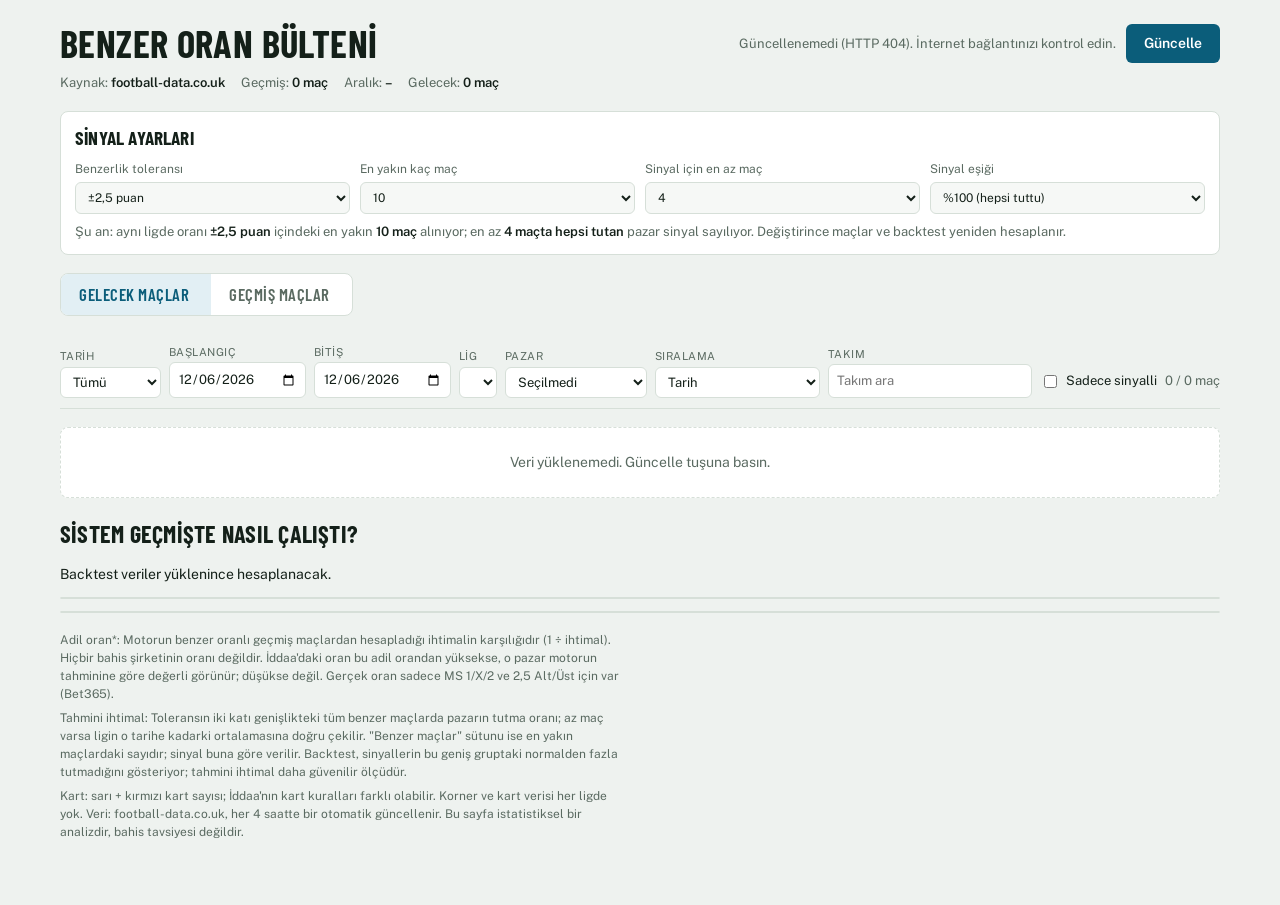
==== index.html @ 0fa150f5 "Sinyal ayarları üste taşındı, maç detayı tekrar tıklayınca kapanıyor Co-Authored-By: Claude Opus 5.5" ====
<!doctype html>
<html lang="tr">
<head>
<meta charset="utf-8">
<meta name="viewport" content="width=device-width, initial-scale=1, viewport-fit=cover">
<title>Benzer Oran Bülteni</title>
<meta name="claude:viewport-fit-sides" content="cover">
<link rel="preconnect" href="https://fonts.googleapis.com">
<link rel="stylesheet" href="https://fonts.googleapis.com/css2?family=Barlow+Condensed:wght@500;600;700&family=Public+Sans:wght@400;500;600&family=IBM+Plex+Mono:wght@400;500&display=swap">
<style>
/* Düzen: başlıkta Güncelle tuşu; Gelecek / Geçmiş sekmeleri; filtre çubuğu (tarih, lig, pazar, sıralama); iddaa bülteni gibi maç satırları, açılınca tüm pazarlar ve benzer maçlar; üstte sinyal ayarları, altta backtest. */
:root {
  --bg: #eef2ef; --surface: #ffffff; --surface-2: #f6f8f6; --ink: #142019; --muted: #5a6a61; --line: #d6dfd8;
  --accent: #0b5d7a; --accent-soft: #e2eff4; --signal: #c98a06; --signal-soft: #fdf3dc;
  --hit: #1c8a55; --hit-soft: #e3f4ea; --miss: #c2410c; --miss-soft: #fbe9e1; --on-accent: #ffffff; --est: #7a4fb0;
  --f-display: "Barlow Condensed", "Arial Narrow", "Roboto Condensed", sans-serif;
  --f-body: "Public Sans", "Segoe UI", system-ui, -apple-system, sans-serif;
  --f-mono: "IBM Plex Mono", ui-monospace, "SFMono-Regular", Menlo, Consolas, monospace;
  color-scheme: light;
}
@media (prefers-color-scheme: dark) { :root:not([data-theme="light"]) {
  --bg: #0e1411; --surface: #151d19; --surface-2: #1a241f; --ink: #e5ece8; --muted: #95a59c; --line: #26332c;
  --accent: #62b6d3; --accent-soft: #15303a; --signal: #f0b43c; --signal-soft: #3a2d10;
  --hit: #4cc38a; --hit-soft: #133224; --miss: #f08158; --miss-soft: #3a1d12; --on-accent: #0e1411; --est: #c3a1ef; color-scheme: dark; } }
:root[data-theme="dark"] {
  --bg: #0e1411; --surface: #151d19; --surface-2: #1a241f; --ink: #e5ece8; --muted: #95a59c; --line: #26332c;
  --accent: #62b6d3; --accent-soft: #15303a; --signal: #f0b43c; --signal-soft: #3a2d10;
  --hit: #4cc38a; --hit-soft: #133224; --miss: #f08158; --miss-soft: #3a1d12; --on-accent: #0e1411; --est: #c3a1ef; color-scheme: dark; }
* { box-sizing: border-box; }
[hidden] { display: none !important; }
body { margin: 0; background: var(--bg); color: var(--ink); font: 14px/1.5 var(--f-body);
  padding-left: max(16px, env(safe-area-inset-left, 0px)); padding-right: max(16px, env(safe-area-inset-right, 0px)); }
body::before { content: ""; position: fixed; inset: 0 0 auto; height: env(safe-area-inset-top, 0px); z-index: 10; background: var(--bg); }
.wrap { max-width: 1160px; margin: 0 auto; padding-block: 24px 64px; display: grid; gap: 18px; }
h1, h2, h3 { font-family: var(--f-display); font-weight: 700; letter-spacing: .01em; margin: 0; text-wrap: balance; }
h1 { font-size: 2.4rem; line-height: 1; text-transform: uppercase; }
h2 { font-size: 1.5rem; text-transform: uppercase; }
a { color: var(--accent); }
.muted { color: var(--muted); }
header.top { display: grid; gap: 10px; }
.hrow { display: flex; flex-wrap: wrap; gap: 12px 20px; align-items: center; justify-content: space-between; }
.upd { display: flex; align-items: center; gap: 10px; flex-wrap: wrap; }
.upd-durum { font-size: 13px; color: var(--muted); }
.meta { display: flex; flex-wrap: wrap; gap: 6px 16px; color: var(--muted); font-size: 13px; }
.meta b { color: var(--ink); font-weight: 600; }
.btn { font: inherit; font-weight: 600; color: var(--on-accent); background: var(--accent); border: 0; border-radius: 6px; padding: 9px 18px; cursor: pointer; }
.btn[disabled] { opacity: .6; cursor: progress; }
.btn:focus-visible, select:focus-visible, input:focus-visible, summary:focus-visible { outline: 2px solid var(--accent); outline-offset: 2px; }
.tabs { display: inline-flex; border: 1px solid var(--line); border-radius: 8px; overflow: hidden; background: var(--surface); justify-self: start; }
.tabs button { font: inherit; font-family: var(--f-display); font-size: 1.05rem; font-weight: 600; text-transform: uppercase; letter-spacing: .03em; color: var(--muted); background: transparent; border: 0; padding: 8px 18px; cursor: pointer; }
.tabs button[aria-selected="true"] { background: var(--accent-soft); color: var(--accent); }
.tabs button span { font-family: var(--f-mono); font-size: 12px; margin-left: 4px; }
.bar { background: var(--bg); padding-block: 10px; display: flex; flex-wrap: wrap; gap: 8px; align-items: end; border-bottom: 1px solid var(--line); }
@media (min-width: 900px) { .bar { position: sticky; top: env(safe-area-inset-top, 0px); z-index: 5; } }
.bar label { display: grid; gap: 2px; font-size: 11px; color: var(--muted); text-transform: uppercase; letter-spacing: .04em; }
.bar select, .bar input { font: inherit; font-size: 13px; color: var(--ink); background: var(--surface); border: 1px solid var(--line); border-radius: 6px; padding: 6px 8px; min-width: 0; max-width: 100%; text-transform: none; letter-spacing: 0; }
.bar .grow { flex: 1 1 160px; }
.bar .grow input { width: 100%; }
.bar .chk { display: inline-flex; grid-auto-flow: column; gap: 6px; align-items: center; font-size: 13px; color: var(--ink); text-transform: none; letter-spacing: 0; padding-bottom: 7px; }
.count { margin-left: auto; color: var(--muted); font-size: 13px; padding-bottom: 7px; }
.banner { background: var(--accent-soft); border: 1px solid var(--line); border-radius: 8px; padding: 10px 14px; font-size: 13px; }
.day h3 { font-size: 1.15rem; text-transform: uppercase; color: var(--muted); padding: 14px 2px 6px; }
.list { display: grid; gap: 6px; }
.fx { background: var(--surface); border: 1px solid var(--line); border-radius: 8px; }
.fx > button { all: unset; box-sizing: border-box; width: 100%; cursor: pointer; display: grid; align-items: center; gap: 6px 14px;
  grid-template-columns: 58px 50px minmax(0, 1fr) auto auto auto 16px; padding: 10px 12px; }
.fx > button:focus-visible { outline: 2px solid var(--accent); outline-offset: -2px; border-radius: 8px; }
.time { font-family: var(--f-mono); font-size: 13px; line-height: 1.25; }
.time small { display: block; color: var(--muted); font-size: 11px; }
.lg { font-family: var(--f-display); font-weight: 600; font-size: 13px; letter-spacing: .04em; color: var(--accent); background: var(--accent-soft); border-radius: 4px; padding: 1px 6px; justify-self: start; }
.teams { min-width: 0; font-weight: 600; overflow-wrap: anywhere; }
.teams .res { font-family: var(--f-mono); font-weight: 500; margin-left: 8px; color: var(--muted); white-space: nowrap; }
.odds { display: flex; gap: 4px; }
.odd { font-family: var(--f-mono); font-size: 13px; min-width: 46px; text-align: center; padding: 3px 4px; border-radius: 4px; background: var(--surface-2); border: 1px solid var(--line); }
.odd small { display: block; font-size: 10px; color: var(--muted); font-family: var(--f-body); }
.pick { font-size: 12px; border: 1px dashed var(--est); border-radius: 6px; padding: 3px 8px; display: grid; line-height: 1.3; min-width: 120px; }
.pick b { font-family: var(--f-mono); font-weight: 500; font-size: 13px; }
.pick .e { color: var(--est); font-family: var(--f-mono); }
.pick.hit { border-style: solid; border-color: var(--hit); background: var(--hit-soft); }
.pick.miss { border-style: solid; border-color: var(--miss); background: var(--miss-soft); }
.pick-bos { display: none; }
.chips { display: flex; flex-wrap: wrap; gap: 4px; justify-content: flex-end; max-width: 260px; }
.chip { font-size: 12px; padding: 2px 8px; border-radius: 999px; background: var(--signal-soft); color: var(--ink); border: 1px solid var(--signal); white-space: nowrap; }
.chip.hit { background: var(--hit-soft); border-color: var(--hit); }
.chip.miss { background: var(--miss-soft); border-color: var(--miss); }
.chip.none { background: transparent; border-color: var(--line); color: var(--muted); }
.caret { color: var(--muted); transition: transform .15s; }
.fx.open .caret { transform: rotate(90deg); }
@media (prefers-reduced-motion: reduce) { .caret { transition: none; } }
.fx:not(.open) > .detail { display: none; }
.detail { border-top: 1px solid var(--line); padding: 12px; display: grid; gap: 14px; }
.legend { display: flex; flex-wrap: wrap; gap: 6px 16px; font-size: 12px; color: var(--muted); }
.legend .e { color: var(--est); font-weight: 600; }
.scroll { overflow-x: auto; }
table { border-collapse: collapse; width: 100%; font-size: 13px; }
th { text-align: left; font-weight: 600; font-size: 11px; text-transform: uppercase; letter-spacing: .05em; color: var(--muted); padding: 6px 8px; border-bottom: 1px solid var(--line); white-space: nowrap; }
td { padding: 5px 8px; border-bottom: 1px solid var(--line); white-space: nowrap; }
td.n, th.n { text-align: right; font-family: var(--f-mono); font-variant-numeric: tabular-nums; }
td.est { color: var(--est); }
tr.grp td { font-family: var(--f-display); font-weight: 600; font-size: 13px; text-transform: uppercase; letter-spacing: .05em; color: var(--muted); background: var(--surface-2); padding-top: 8px; }
tr.sig td:first-child { box-shadow: inset 3px 0 0 var(--signal); }
.mk { display: inline-block; padding: 0 4px; border-radius: 3px; }
.mk.on { background: var(--accent-soft); color: var(--accent); font-weight: 600; }
.ok { color: var(--hit); font-weight: 600; }
.no { color: var(--miss); font-weight: 600; }
.empty { padding: 24px; text-align: center; color: var(--muted); background: var(--surface); border: 1px dashed var(--line); border-radius: 8px; }
.panel { background: var(--surface); border: 1px solid var(--line); border-radius: 8px; padding: 12px 14px; display: grid; gap: 8px; }
.panel h2 { font-size: 1.2rem; }
.form { display: grid; grid-template-columns: repeat(auto-fit, minmax(170px, 1fr)); gap: 10px; }
.ayar-ozet { margin: 0; font-size: 13px; color: var(--muted); }
.ayar-ozet b { color: var(--ink); font-weight: 600; }
.form label { display: grid; gap: 4px; font-size: 12px; color: var(--muted); }
.form select { font: inherit; color: var(--ink); background: var(--surface-2); border: 1px solid var(--line); border-radius: 6px; padding: 7px 8px; min-width: 0; }
section.bt { display: grid; gap: 12px; }
.bt .lead { max-width: 75ch; margin: 0; }
.bt table td.good { color: var(--hit); font-weight: 600; }
.bt table td.bad { color: var(--miss); font-weight: 600; }
.bt-wrap { background: var(--surface); border: 1px solid var(--line); border-radius: 8px; }
.foot { font-size: 12px; color: var(--muted); max-width: 80ch; display: grid; gap: 6px; }
.foot p { margin: 0; }
@media (max-width: 820px) {
  .fx > button { grid-template-columns: 50px 46px minmax(0, 1fr) 16px; }
  .fx > button .odds, .fx > button .pick, .fx > button .chips { grid-column: 1 / -1; }
  .fx > button .chips { justify-content: flex-start; max-width: none; }
  .fx > button .caret { grid-row: 1; grid-column: 4; }
  h1 { font-size: 1.9rem; }
}
</style>

</head>
<body>
<div class="wrap">
  <header class="top">
    <div class="hrow">
      <h1>Benzer Oran Bülteni</h1>
      <div class="upd"><span class="upd-durum" id="upd-durum"></span><button class="btn" type="button" id="guncelle">Güncelle</button></div>
    </div>
    <div class="meta" id="meta"><span>Veri yükleniyor…</span></div>
  </header>

  <section class="panel" id="ayarlar" aria-labelledby="ayar-baslik">
    <h2 id="ayar-baslik">Sinyal ayarları</h2>
    <div class="form">
      <label for="a-tol">Benzerlik toleransı
        <select id="a-tol"><option value="0.015">±1,5 puan</option><option value="0.02">±2 puan</option><option value="0.025">±2,5 puan</option><option value="0.03">±3 puan</option><option value="0.04">±4 puan</option><option value="0.05">±5 puan</option></select></label>
      <label for="a-max">En yakın kaç maç
        <select id="a-max"><option>5</option><option>8</option><option>10</option><option>15</option><option>20</option><option>30</option></select></label>
      <label for="a-min">Sinyal için en az maç
        <select id="a-min"><option>3</option><option>4</option><option>5</option><option>6</option><option>8</option><option>10</option></select></label>
      <label for="a-esik">Sinyal eşiği
        <select id="a-esik"><option value="1">%100 (hepsi tuttu)</option><option value="0.9">%90</option><option value="0.8">%80</option></select></label>
    </div>
    <p class="ayar-ozet" id="ayar-ozet"></p>
  </section>

  <div class="tabs" role="tablist" aria-label="Maçlar">
    <button type="button" role="tab" id="tab-g" aria-selected="true">Gelecek maçlar<span id="n-g"></span></button>
    <button type="button" role="tab" id="tab-p" aria-selected="false">Geçmiş maçlar<span id="n-p"></span></button>
  </div>

  <div class="bar">
    <label for="f-hizli">Tarih
      <select id="f-hizli"></select></label>
    <label for="f-bas">Başlangıç <input type="date" id="f-bas"></label>
    <label for="f-bit">Bitiş <input type="date" id="f-bit"></label>
    <label for="f-lig">Lig <select id="f-lig"></select></label>
    <label for="f-pazar">Pazar <select id="f-pazar"></select></label>
    <label for="f-sira">Sıralama <select id="f-sira"><option value="tarih">Tarih</option><option value="ihtimal">Seçili pazarın ihtimali</option></select></label>
    <label for="f-ara" class="grow">Takım <input id="f-ara" type="search" placeholder="Takım ara"></label>
    <label class="chk"><input id="f-sinyal" type="checkbox"> Sadece sinyalli</label>
    <span class="count" id="f-count"></span>
  </div>
  <div class="banner" id="banner" hidden></div>
  <div id="fixtures"><div class="empty">Veri yükleniyor…</div></div>


  <section class="bt">
    <h2>Sistem geçmişte nasıl çalıştı?</h2>
    <p class="lead" id="bt-lead">Backtest veriler yüklenince hesaplanacak.</p>
    <div class="bt-wrap scroll"><table id="bt-table"></table></div>
    <div class="bt-wrap scroll"><table id="bt-lig"></table></div>
  </section>

  <footer class="foot" id="foot"></footer>
</div>
<script>
(function () {
  "use strict";
  const LIGLER = {
    E0: "İngiltere Premier Lig", E1: "İngiltere Championship", E2: "İngiltere League One", E3: "İngiltere League Two",
    EC: "İngiltere National League", SC0: "İskoçya Premiership", SC1: "İskoçya Championship", SC2: "İskoçya League One",
    SC3: "İskoçya League Two", D1: "Almanya Bundesliga", D2: "Almanya 2. Bundesliga", I1: "İtalya Serie A", I2: "İtalya Serie B",
    SP1: "İspanya La Liga", SP2: "İspanya La Liga 2", F1: "Fransa Ligue 1", F2: "Fransa Ligue 2", N1: "Hollanda Eredivisie",
    B1: "Belçika Pro Lig", P1: "Portekiz Liga", T1: "Türkiye Süper Lig", G1: "Yunanistan Süper Lig"
  };
  const g = m => m.ms[0] + m.ms[1];
  // [kod, etiket, grup, gereken alan, test, Bet365 oran alanı]
  const PAZARLAR = [
    ["MS1", "MS 1", "Maç sonucu", "ms", m => m.ms[0] > m.ms[1], "o1"],
    ["MSX", "MS X", "Maç sonucu", "ms", m => m.ms[0] === m.ms[1], "ox"],
    ["MS2", "MS 2", "Maç sonucu", "ms", m => m.ms[0] < m.ms[1], "o2"],
    ["CS1X", "Çifte şans 1X", "Maç sonucu", "ms", m => m.ms[0] >= m.ms[1]],
    ["CSX2", "Çifte şans X2", "Maç sonucu", "ms", m => m.ms[0] <= m.ms[1]],
    ["CS12", "Çifte şans 12", "Maç sonucu", "ms", m => m.ms[0] !== m.ms[1]],
    ["U15", "1,5 Üst", "Toplam gol", "ms", m => g(m) >= 2],
    ["A15", "1,5 Alt", "Toplam gol", "ms", m => g(m) <= 1],
    ["U25", "2,5 Üst", "Toplam gol", "ms", m => g(m) >= 3, "ou"],
    ["A25", "2,5 Alt", "Toplam gol", "ms", m => g(m) <= 2, "oa"],
    ["U35", "3,5 Üst", "Toplam gol", "ms", m => g(m) >= 4],
    ["A35", "3,5 Alt", "Toplam gol", "ms", m => g(m) <= 3],
    ["U45", "4,5 Üst", "Toplam gol", "ms", m => g(m) >= 5],
    ["A45", "4,5 Alt", "Toplam gol", "ms", m => g(m) <= 4],
    ["KGV", "KG Var", "Karşılıklı gol", "ms", m => m.ms[0] > 0 && m.ms[1] > 0],
    ["KGY", "KG Yok", "Karşılıklı gol", "ms", m => m.ms[0] === 0 || m.ms[1] === 0],
    ["EV05U", "Ev 0,5 Üst", "Ev sahibi golü", "ms", m => m.ms[0] >= 1],
    ["EV05A", "Ev 0,5 Alt", "Ev sahibi golü", "ms", m => m.ms[0] === 0],
    ["EV15U", "Ev 1,5 Üst", "Ev sahibi golü", "ms", m => m.ms[0] >= 2],
    ["EV15A", "Ev 1,5 Alt", "Ev sahibi golü", "ms", m => m.ms[0] <= 1],
    ["EV25U", "Ev 2,5 Üst", "Ev sahibi golü", "ms", m => m.ms[0] >= 3],
    ["DEP05U", "Dep 0,5 Üst", "Deplasman golü", "ms", m => m.ms[1] >= 1],
    ["DEP05A", "Dep 0,5 Alt", "Deplasman golü", "ms", m => m.ms[1] === 0],
    ["DEP15U", "Dep 1,5 Üst", "Deplasman golü", "ms", m => m.ms[1] >= 2],
    ["DEP15A", "Dep 1,5 Alt", "Deplasman golü", "ms", m => m.ms[1] <= 1],
    ["DEP25U", "Dep 2,5 Üst", "Deplasman golü", "ms", m => m.ms[1] >= 3],
    ["IY1", "İY 1", "İlk yarı", "iy", m => m.iy[0] > m.iy[1]],
    ["IYX", "İY X", "İlk yarı", "iy", m => m.iy[0] === m.iy[1]],
    ["IY2", "İY 2", "İlk yarı", "iy", m => m.iy[0] < m.iy[1]],
    ["IY05U", "İY 0,5 Üst", "İlk yarı", "iy", m => m.iy[0] + m.iy[1] >= 1],
    ["IY05A", "İY 0,5 Alt", "İlk yarı", "iy", m => m.iy[0] + m.iy[1] === 0],
    ["IY15U", "İY 1,5 Üst", "İlk yarı", "iy", m => m.iy[0] + m.iy[1] >= 2],
    ["IY15A", "İY 1,5 Alt", "İlk yarı", "iy", m => m.iy[0] + m.iy[1] <= 1],
    ["IYKGV", "İY KG Var", "İlk yarı", "iy", m => m.iy[0] > 0 && m.iy[1] > 0],
    ["IY2Y05U", "2. yarı 0,5 Üst", "İkinci yarı", "iy", m => g(m) - m.iy[0] - m.iy[1] >= 1],
    ["IY2Y15U", "2. yarı 1,5 Üst", "İkinci yarı", "iy", m => g(m) - m.iy[0] - m.iy[1] >= 2],
    ["K75U", "Korner 7,5 Üst", "Korner", "korner", m => m.korner >= 8],
    ["K85U", "Korner 8,5 Üst", "Korner", "korner", m => m.korner >= 9],
    ["K85A", "Korner 8,5 Alt", "Korner", "korner", m => m.korner <= 8],
    ["K95U", "Korner 9,5 Üst", "Korner", "korner", m => m.korner >= 10],
    ["K95A", "Korner 9,5 Alt", "Korner", "korner", m => m.korner <= 9],
    ["K105U", "Korner 10,5 Üst", "Korner", "korner", m => m.korner >= 11],
    ["K105A", "Korner 10,5 Alt", "Korner", "korner", m => m.korner <= 10],
    ["K115A", "Korner 11,5 Alt", "Korner", "korner", m => m.korner <= 11],
    ["C25U", "Kart 2,5 Üst", "Kart", "kart", m => m.kart >= 3],
    ["C35U", "Kart 3,5 Üst", "Kart", "kart", m => m.kart >= 4],
    ["C35A", "Kart 3,5 Alt", "Kart", "kart", m => m.kart <= 3],
    ["C45U", "Kart 4,5 Üst", "Kart", "kart", m => m.kart >= 5],
    ["C45A", "Kart 4,5 Alt", "Kart", "kart", m => m.kart <= 4],
    ["C55U", "Kart 5,5 Üst", "Kart", "kart", m => m.kart >= 6],
    ["C55A", "Kart 5,5 Alt", "Kart", "kart", m => m.kart <= 5]
  ];
  const PZ = {}; PAZARLAR.forEach((p, i) => PZ[p[0]] = { label: p[1], grup: p[2], i });
  const sonucu = (pz, m) => (m[pz[3]] == null ? null : !!pz[4](m));

  // ---------------------------------------------------------------- tarih
  const GMS = 864e5;
  const gunNo = (y, mo, d) => Math.round(Date.UTC(y, mo - 1, d) / GMS);
  const bugun = (() => { const n = new Date(); return gunNo(n.getFullYear(), n.getMonth() + 1, n.getDate()); })();
  const tOf = gn => new Date(gn * GMS);
  const iso = gn => tOf(gn).toISOString().slice(0, 10);
  const isoGun = s => { if (!s) return null; const [y, m, d] = s.split("-").map(Number); return gunNo(y, m, d); };
  const GUN = ["Pazar", "Pazartesi", "Salı", "Çarşamba", "Perşembe", "Cuma", "Cumartesi"];
  const AY = ["Ocak", "Şubat", "Mart", "Nisan", "Mayıs", "Haziran", "Temmuz", "Ağustos", "Eylül", "Ekim", "Kasım", "Aralık"];
  const uzunTarih = gn => { const d = tOf(gn); return d.getUTCDate() + " " + AY[d.getUTCMonth()] + " " + GUN[d.getUTCDay()]; };
  const kisaTarih = gn => { const d = tOf(gn); return String(d.getUTCDate()).padStart(2, "0") + "." + String(d.getUTCMonth() + 1).padStart(2, "0") + "." + String(d.getUTCFullYear()).slice(2); };
  const sezonBasi = gn => { const d = tOf(gn); const y = d.getUTCMonth() >= 6 ? d.getUTCFullYear() : d.getUTCFullYear() - 1; return gunNo(y, 7, 1); };

  // ---------------------------------------------------------------- veri
  function mac(lig, gun, saat, ev, dep, o1, ox, o2, ou, oa, ms, iy, korner, kart) {
    const s = 1 / o1 + 1 / ox + 1 / o2;
    const m = { lig, gun, saat: saat || "", ev, dep, o1, ox, o2, ou: ou || null, oa: oa || null,
      p1: (1 / o1) / s, px: (1 / ox) / s, p2: (1 / o2) / s, pu: null, ms: ms || null, iy: iy || null,
      korner: korner == null ? null : korner, kart: kart == null ? null : kart };
    if (ou && oa) { const su = 1 / ou + 1 / oa; m.pu = (1 / ou) / su; }
    return m;
  }
  let TUM = [], GRUP = {}, FIK = [], SON_GUN = 0, ILK_GUN = 0, OLUSTURMA = null;
  function veriAc(V) {
    const T = V.takim, L = V.lig, o = x => x ? x / 100 : null;
    TUM = V.m.map(r => mac(L[r[0]], r[1], r[2], T[r[3]], T[r[4]], r[11] / 100, r[12] / 100, r[13] / 100, o(r[14]), o(r[15]),
      [r[5], r[6]], r[7] == null ? null : [r[7], r[8]], r[9], r[10]));
    FIK = (V.f || []).map(r => mac(L[r[0]], r[1], r[2], T[r[3]], T[r[4]], r[5] / 100, r[6] / 100, r[7] / 100, o(r[8]), o(r[9])));
    GRUP = {};
    TUM.forEach(m => (GRUP[m.lig] = GRUP[m.lig] || []).push(m));
    Object.values(GRUP).forEach(l => l.sort((a, b) => a.gun - b.gun || a.saat.localeCompare(b.saat)));
    SON_GUN = TUM.reduce((a, m) => Math.max(a, m.gun), 0);
    ILK_GUN = TUM.reduce((a, m) => Math.min(a, m.gun), Infinity);
    OLUSTURMA = V.olusturma || null;
    onekHazirla();
  }
  // Her lig için pazar bazında birikimli sayılar: herhangi bir tarihe kadarki lig ortalamasını hızlı vermek için.
  let ONEK = {};
  const P = PAZARLAR.length;
  function onekHazirla() {
    ONEK = {};
    for (const [lk, l] of Object.entries(GRUP)) {
      const N = l.length, n = new Int32Array((N + 1) * P), h = new Int32Array((N + 1) * P);
      for (let i = 0; i < N; i++) for (let k = 0; k < P; k++) {
        const s = sonucu(PAZARLAR[k], l[i]);
        n[(i + 1) * P + k] = n[i * P + k] + (s == null ? 0 : 1); h[(i + 1) * P + k] = h[i * P + k] + (s ? 1 : 0);
      }
      ONEK[lk] = { n, h };
    }
  }
  function ligOrt(lk, bitis, k) { const o = ONEK[lk]; if (!o) return null; const n = o.n[bitis * P + k]; return n ? o.h[bitis * P + k] / n : null; }
  const ONCUL = 8; // az veride tahmini lig ortalamasına çeken ağırlık

  // ---------------------------------------------------------------- analiz
  function mesafe(t, c, tol) {
    const d1 = Math.abs(t.p1 - c.p1), d2 = Math.abs(t.p2 - c.p2);
    if (d1 > tol || d2 > tol) return -1;
    let d = Math.max(d1, d2, Math.abs(t.px - c.px));
    if (t.pu != null) { if (c.pu == null) return -1; const du = Math.abs(t.pu - c.pu); if (du > tol) return -1; d = Math.max(d, du); }
    return d;
  }
  function analiz(t, liste, bitis, A) {
    const yakin = [], genis = [], tol = A.tol, tol2 = A.tol * 2;
    for (let i = 0; i < bitis; i++) {
      const c = liste[i]; const d = mesafe(t, c, tol2);
      if (d < 0) continue;
      genis.push(c); if (d <= tol) yakin.push([d, c]);
    }
    yakin.sort((a, b) => a[0] - b[0] || b[1].gun - a[1].gun);
    const benzer = yakin.slice(0, A.max).map(x => x[1]);
    const sec = new Set(benzer);
    const dis = genis.filter(c => !sec.has(c));
    const pazar = PAZARLAR.map((pz, k) => {
      let n = 0, h = 0; for (const c of benzer) { const s = sonucu(pz, c); if (s != null) { n++; h += s; } }
      let gn = 0, gh = 0; for (const c of dis) { const s = sonucu(pz, c); if (s != null) { gn++; gh += s; } }
      const tn = n + gn, lo = ligOrt(t.lig, bitis, k);
      const tah = lo == null ? (tn ? (h + gh) / tn : null) : (h + gh + ONCUL * lo) / (tn + ONCUL);
      return { kod: pz[0], n, h, normal: gn ? gh / gn : null, ng: gn, tah, tn, lo,
        sinyal: n >= A.min && n > 0 && h / n >= A.esik - 1e-9 };
    });
    return { benzer, pazar };
  }
  function bitisBul(l, gun) { let lo = 0, hi = l.length; while (lo < hi) { const md = (lo + hi) >> 1; if (l[md].gun < gun) lo = md + 1; else hi = md; } return lo; }

  function backtest(A) {
    const testBas = gunNo(tOf(sezonBasi(ILK_GUN)).getUTCFullYear() + 1, 7, 1);
    const top = {}; PAZARLAR.forEach(p => top[p[0]] = { s: 0, t: 0, nt: 0, pt: 0, pn: 0, kar: 0, on: 0, tn: 0, th: 0 });
    const lig = {}; let testMac = 0;
    for (const [lk, liste] of Object.entries(GRUP)) {
      let i0 = 0;
      for (let i = 0; i < liste.length; i++) {
        const t = liste[i];
        while (i0 < i && liste[i0].gun < t.gun) i0++;
        if (t.gun < testBas) continue;
        testMac++;
        for (const pz of PAZARLAR) { const s = sonucu(pz, t); if (s != null) { top[pz[0]].tn++; top[pz[0]].th += s; } }
        if (!i0) continue;
        const { pazar } = analiz(t, liste, i0, A);
        pazar.forEach((p, k) => {
          if (!p.sinyal) return;
          const pz = PAZARLAR[k]; const s = sonucu(pz, t); if (s == null) return;
          const a = top[pz[0]]; a.s++; a.t += s; a.nt += p.normal == null ? 1 : p.normal;
          const oran = pz[5] ? t[pz[5]] : null;
          if (oran) { a.on++; a.pt += 1 / oran / (pz[5] === "ou" || pz[5] === "oa" ? (1 / t.ou + 1 / t.oa) : (1 / t.o1 + 1 / t.ox + 1 / t.o2)); a.pn++; a.kar += s ? oran - 1 : -1; }
          const l = lig[lk] = lig[lk] || { s: 0, t: 0, nt: 0 }; l.s++; l.t += s; l.nt += p.normal == null ? 1 : p.normal;
        });
      }
    }
    return { testMac, baslangic: testBas,
      satirlar: PAZARLAR.map(pz => { const a = top[pz[0]]; return { kod: pz[0], sinyal: a.s, tuttu: a.t, oran: a.s ? a.t / a.s : null,
        normal: a.s ? a.nt / a.s : null, genel: a.tn ? a.th / a.tn : null, piyasa: a.pn ? a.pt / a.pn : null, oranli: a.on, kar: a.on ? a.kar : null }; }),
      ligler: Object.entries(lig).map(([k, v]) => ({ lig: k, sinyal: v.s, tuttu: v.t, oran: v.t / v.s, normal: v.nt / v.s })) };
  }

  // ---------------------------------------------------------------- yardımcılar
  const $ = id => document.getElementById(id);
  const el = (tag, cls, txt) => { const e = document.createElement(tag); if (cls) e.className = cls; if (txt != null) e.textContent = txt; return e; };
  const virgul = x => x == null ? "–" : Number(x).toFixed(2).replace(".", ",");
  const yuzde = x => x == null ? "–" : "%" + Math.round(x * 100);
  const binlik = x => Number(x).toLocaleString("tr-TR");
  const adil = p => p == null || p <= 0 ? "–" : virgul(Math.max(1.01, 1 / p));
  const sonucIdx = m => m.ms[0] > m.ms[1] ? 0 : m.ms[0] === m.ms[1] ? 1 : 2;
  const saklaAl = (k, v) => { try { const s = localStorage.getItem(k); return s ? JSON.parse(s) : v; } catch (e) { return v; } };
  const saklaYaz = (k, v) => { try { localStorage.setItem(k, JSON.stringify(v)); } catch (e) { } };

  // ---------------------------------------------------------------- ayarlar
  const A = Object.assign({ tol: 0.025, max: 10, min: 4, esik: 1 }, saklaAl("bob-ayar", {}));
  $("a-tol").value = String(A.tol); $("a-max").value = String(A.max); $("a-min").value = String(A.min); $("a-esik").value = String(A.esik);
  function ayarOzet() {
    const o = $("ayar-ozet"); o.textContent = "";
    o.append("Şu an: aynı ligde oranı ", el("b", null, "±" + (A.tol * 100).toLocaleString("tr-TR") + " puan"), " içindeki en yakın ",
      el("b", null, A.max + " maç"), " alınıyor; en az ", el("b", null, A.min + " maçta"), " ", el("b", null, A.esik === 1 ? "hepsi tutan" : "%" + Math.round(A.esik * 100) + " ve üzeri tutan"),
      " pazar sinyal sayılıyor. Değiştirince maçlar ve backtest yeniden hesaplanır.");
  }
  ayarOzet();
  ["a-tol", "a-max", "a-min", "a-esik"].forEach(id => $(id).addEventListener("change", () => {
    A.tol = Number($("a-tol").value); A.max = Number($("a-max").value); A.min = Number($("a-min").value); A.esik = Number($("a-esik").value);
    saklaYaz("bob-ayar", A); ayarOzet(); onbellek.clear(); listeHazirla(); btBaslat();
  }));

  // ---------------------------------------------------------------- filtreler
  const fp = $("f-pazar");
  fp.append(new Option("Seçilmedi", ""));
  let og = null;
  PAZARLAR.forEach(p => { if (!og || og.label !== p[2]) { og = document.createElement("optgroup"); og.label = p[2]; fp.append(og); } og.append(new Option(p[1], p[0])); });
  const F = Object.assign({ pazar: "", sira: "tarih" }, saklaAl("bob-filtre", {}));
  fp.value = PZ[F.pazar] ? F.pazar : ""; $("f-sira").value = F.sira;

  let gorunum = "g";
  const HIZLI = {
    g: [["tum", "Tümü"], ["bugun", "Bugün"], ["yarin", "Yarın"], ["3", "3 gün"], ["7", "7 gün"], ["ozel", "Özel aralık"]],
    p: [["7", "Son 7 gün"], ["dun", "Dün"], ["30", "Son 30 gün"], ["sezon", "Bu sezon"], ["ozel", "Özel aralık"]]
  };
  function hizliUygula(k) {
    let bas, bit;
    if (gorunum === "g") {
      const son = FIK.reduce((a, m) => Math.max(a, m.gun), bugun);
      if (k === "bugun") { bas = bit = bugun; } else if (k === "yarin") { bas = bit = bugun + 1; }
      else if (k === "3") { bas = bugun; bit = bugun + 2; } else if (k === "7") { bas = bugun; bit = bugun + 6; }
      else { bas = bugun; bit = Math.max(son, bugun); }
    } else {
      const son = SON_GUN || bugun - 1;
      if (k === "dun") { bas = bit = Math.min(bugun - 1, son); } else if (k === "30") { bas = son - 29; bit = son; }
      else if (k === "sezon") { bas = sezonBasi(son); bit = son; } else { bas = son - 6; bit = son; }
    }
    $("f-bas").value = iso(bas); $("f-bit").value = iso(bit);
  }
  function hizliDoldur() {
    const s = $("f-hizli"); s.textContent = "";
    HIZLI[gorunum].forEach(([v, t]) => s.append(new Option(t, v)));
    s.value = HIZLI[gorunum][0][0]; hizliUygula(s.value);
  }
  $("f-hizli").addEventListener("change", e => { if (e.target.value !== "ozel") { hizliUygula(e.target.value); listeHazirla(); } });
  ["f-bas", "f-bit"].forEach(id => $(id).addEventListener("change", () => { $("f-hizli").value = "ozel"; listeHazirla(); }));
  ["f-lig", "f-ara", "f-sinyal"].forEach(id => $(id).addEventListener("input", ciz));
  fp.addEventListener("change", () => { F.pazar = fp.value; if (!F.pazar && F.sira === "ihtimal") { F.sira = "tarih"; $("f-sira").value = "tarih"; } saklaYaz("bob-filtre", F); ciz(); });
  $("f-sira").addEventListener("change", e => { F.sira = e.target.value; saklaYaz("bob-filtre", F); ciz(); });
  function sekme(v) {
    gorunum = v; $("tab-g").setAttribute("aria-selected", String(v === "g")); $("tab-p").setAttribute("aria-selected", String(v === "p"));
    hizliDoldur(); listeHazirla();
  }
  $("tab-g").addEventListener("click", () => sekme("g"));
  $("tab-p").addEventListener("click", () => sekme("p"));

  // ---------------------------------------------------------------- liste
  const onbellek = new Map();
  let VIEW = [];
  function analizAl(t) {
    const k = t.lig + "|" + t.gun + "|" + t.ev + "|" + t.dep + "|" + (t.ms ? 1 : 0);
    if (onbellek.has(k)) return onbellek.get(k);
    const l = GRUP[t.lig] || [];
    const r = analiz(t, l, bitisBul(l, t.gun), A);
    onbellek.set(k, r); return r;
  }
  function listeHazirla() {
    const bas = isoGun($("f-bas").value), bit = isoGun($("f-bit").value);
    const kaynak = gorunum === "g" ? FIK.filter(m => m.gun >= bugun) : TUM;
    const sec = kaynak.filter(m => (bas == null || m.gun >= bas) && (bit == null || m.gun <= bit));
    VIEW = sec.map(t => Object.assign({ t }, analizAl(t)));
    $("n-g").textContent = FIK.filter(m => m.gun >= bugun).length || "";
    const fl = $("f-lig"), s = fl.value; fl.textContent = ""; fl.append(new Option("Tüm ligler", ""));
    [...new Set(VIEW.map(v => v.t.lig))].sort().forEach(k => fl.append(new Option(LIGLER[k] || k, k)));
    fl.value = [...fl.options].some(o => o.value === s) ? s : "";
    const b = $("banner");
    if (gorunum === "p") { b.hidden = false; b.textContent = "Geçmiş maçlarda her maç, sadece o maçtan önce oynanmış maçlarla analiz edilir. Sinyal etiketleri gerçek sonuca göre yeşil (tuttu) ya da kırmızı (tutmadı)."; }
    else b.hidden = true;
    ciz();
  }

  function oddBox(lbl, val, on) { const b = el("div", "odd"); b.append(el("small", null, lbl), el("span", on ? "mk on" : null, virgul(val))); return b; }

  function pazarTablo(v) {
    const t = el("table"); const h = t.createTHead().insertRow();
    const sonuclu = !!v.t.ms;
    ["Pazar", "Benzer maçlar", "Tahmini ihtimal", "Lig ortalaması", "Adil oran*", "Bet365"].concat(sonuclu ? ["Sonuç"] : []).forEach((x, i) => h.append(el("th", i ? "n" : null, x)));
    const b = t.createTBody(); let grup = null;
    v.pazar.forEach((p, k) => {
      if (!p.tn) return;
      const pz = PAZARLAR[k];
      if (pz[2] !== grup) { grup = pz[2]; const r = b.insertRow(); r.className = "grp"; const c = r.insertCell(); c.colSpan = sonuclu ? 7 : 6; c.textContent = grup; }
      const r = b.insertRow(); if (p.sinyal) r.className = "sig";
      r.insertCell().textContent = pz[1] + (p.sinyal ? " · sinyal" : "");
      const add = (txt, cls) => { const c = r.insertCell(); c.className = "n" + (cls ? " " + cls : ""); c.textContent = txt; return c; };
      add(p.n ? p.h + "/" + p.n : "–");
      add(yuzde(p.tah) + (p.tn < 15 ? " (az veri)" : ""));
      add(yuzde(p.lo));
      add(adil(p.tah), "est");
      add(pz[5] && v.t[pz[5]] ? virgul(v.t[pz[5]]) : "–");
      if (sonuclu) { const s = sonucu(pz, v.t); add(s == null ? "veri yok" : s ? "Tuttu" : "Tutmadı", s == null ? "" : s ? "ok" : "no"); }
    });
    return t;
  }

  function benzerTablo(v) {
    const t = el("table"); const h = t.createTHead().insertRow();
    ["Tarih", "Maç", "İY", "MS", "1", "X", "2", "2,5 Ü", "2,5 A", "KG", "Korner", "Kart"].forEach((x, i) => h.append(el("th", i >= 2 ? "n" : null, x)));
    const b = t.createTBody();
    v.benzer.forEach(m => {
      const r = b.insertRow(); const s = sonucIdx(m), gol = g(m);
      r.insertCell().textContent = kisaTarih(m.gun);
      r.insertCell().textContent = m.ev + " – " + m.dep;
      const add = (txt, cls) => { const c = r.insertCell(); c.className = "n"; if (cls != null) c.append(el("span", cls, txt)); else c.textContent = txt; };
      add(m.iy ? m.iy.join("-") : "–"); add(m.ms.join("-"));
      [m.o1, m.ox, m.o2].forEach((o, i) => add(virgul(o), i === s ? "mk on" : "mk"));
      add(m.ou ? virgul(m.ou) : "–", gol >= 3 ? "mk on" : "mk"); add(m.oa ? virgul(m.oa) : "–", gol <= 2 ? "mk on" : "mk");
      add(m.ms[0] > 0 && m.ms[1] > 0 ? "Var" : "Yok"); add(m.korner == null ? "–" : String(m.korner)); add(m.kart == null ? "–" : String(m.kart));
    });
    return t;
  }

  function fxSatir(v, tarihli) {
    const f = v.t; const box = el("div", "fx");
    const btn = el("button"); btn.type = "button"; btn.setAttribute("aria-expanded", "false");
    const tm = el("span", "time", f.saat || "–"); if (tarihli) tm.append(el("small", null, kisaTarih(f.gun)));
    btn.append(tm, el("span", "lg", f.lig));
    const tt = el("span", "teams", f.ev + " – " + f.dep);
    if (f.ms) tt.append(el("span", "res", f.ms.join("-") + (f.iy ? " (İY " + f.iy.join("-") + ")" : "")));
    btn.append(tt);
    const od = el("div", "odds"); const s = f.ms ? sonucIdx(f) : -1;
    [["1", f.o1], ["X", f.ox], ["2", f.o2]].forEach(([l, o], i) => od.append(oddBox(l, o, i === s)));
    if (f.ou) { const gol = f.ms ? g(f) : null; od.append(oddBox("2,5 Ü", f.ou, gol != null && gol >= 3), oddBox("2,5 A", f.oa, gol != null && gol <= 2)); }
    btn.append(od);
    if (F.pazar) {
      const k = PZ[F.pazar].i, p = v.pazar[k], pz = PAZARLAR[k];
      let cls = "pick"; if (f.ms) { const r = sonucu(pz, f); if (r != null) cls += r ? " hit" : " miss"; }
      const pk = el("span", cls);
      pk.append(el("span", null, pz[1] + (p.sinyal ? " · sinyal" : "")));
      const b = el("b"); b.append(yuzde(p.tah) + " · ", el("span", "e", "adil " + adil(p.tah) + "*")); pk.append(b);
      btn.append(pk);
    } else btn.append(el("span", "pick-bos"));
    const ch = el("div", "chips"); const sg = v.pazar.map((p, k) => [p, k]).filter(x => x[0].sinyal);
    if (!v.benzer.length) ch.append(el("span", "chip none", "Benzer maç yok"));
    else if (!sg.length) ch.append(el("span", "chip none", v.benzer.length + " benzer · sinyal yok"));
    sg.slice(0, 5).forEach(([p, k]) => {
      let cls = "chip"; if (f.ms) { const r = sonucu(PAZARLAR[k], f); if (r != null) cls += r ? " hit" : " miss"; }
      ch.append(el("span", cls, PZ[p.kod].label + " " + p.h + "/" + p.n));
    });
    if (sg.length > 5) ch.append(el("span", "chip none", "+" + (sg.length - 5)));
    btn.append(ch, el("span", "caret", "›"));
    box.append(btn);
    let detay = null;
    btn.addEventListener("click", () => {
      const acik = box.classList.toggle("open"); btn.setAttribute("aria-expanded", String(acik));
      if (acik && !detay) {
        detay = el("div", "detail");
        detay.append(el("div", "muted", "Piyasa ihtimali (Bet365): 1 " + yuzde(f.p1) + " · X " + yuzde(f.px) + " · 2 " + yuzde(f.p2) +
          (f.pu != null ? " · 2,5 Üst " + yuzde(f.pu) : "") + (f.ms ? " · Korner " + (f.korner ?? "–") + " · Kart " + (f.kart ?? "–") : "")));
        const lg = el("div", "legend");
        lg.append(el("span", null, "Bet365 = gerçek bahis oranı"));
        const e = el("span"); e.append(el("span", "e", "Adil oran*"), " = motorun tahmini, bahis oranı değil"); lg.append(e);
        lg.append(el("span", null, "Benzer maçlar = en yakın " + A.max + " maçta tutan"));
        detay.append(lg);
        if (v.benzer.length) {
          const s1 = el("div", "scroll"); s1.append(pazarTablo(v));
          const s2 = el("div", "scroll"); s2.append(benzerTablo(v));
          detay.append(s1, el("h3", "muted", "Benzer oranlı geçmiş maçlar"), s2);
        } else detay.append(el("div", "muted", "Bu ligde tolerans içinde benzer oranlı geçmiş maç bulunamadı."));
        box.append(detay);
      }
      if (detay) detay.hidden = !acik;
    });
    return box;
  }

  function ciz() {
    const lig = $("f-lig").value, ara = $("f-ara").value.trim().toLocaleLowerCase("tr"), sadece = $("f-sinyal").checked;
    let liste = VIEW.filter(v => (!lig || v.t.lig === lig) && (!ara || (v.t.ev + " " + v.t.dep).toLocaleLowerCase("tr").includes(ara)) &&
      (!sadece || v.pazar.some(p => p.sinyal)));
    const ihtimal = F.sira === "ihtimal" && F.pazar;
    if (ihtimal) { const k = PZ[F.pazar].i; liste = liste.slice().sort((a, b) => (b.pazar[k].tah ?? -1) - (a.pazar[k].tah ?? -1)); }
    else liste = liste.slice().sort((a, b) => b.t.gun === a.t.gun ? a.t.saat.localeCompare(b.t.saat) || a.t.lig.localeCompare(b.t.lig) : (gorunum === "p" ? b.t.gun - a.t.gun : a.t.gun - b.t.gun));
    const kap = $("fixtures"); kap.textContent = "";
    $("f-count").textContent = binlik(liste.length) + " / " + binlik(VIEW.length) + " maç";
    if (!TUM.length) { kap.append(el("div", "empty", "Veri yüklenemedi. Güncelle tuşuna basın.")); return; }
    if (!VIEW.length) {
      kap.append(el("div", "empty", gorunum === "g"
        ? (FIK.some(m => m.gun >= bugun) ? "Seçili tarih aralığında oranı açıklanmış maç yok." :
          "Şu an oranı açıklanmış gelecek maç yok. football-data.co.uk hafta sonu maçlarını Cuma, hafta içi maçlarını Salı öğleden sonra yayınlıyor; sayfa bunları otomatik alır. Bu arada Geçmiş maçlar sekmesine bakabilirsiniz.")
        : "Seçili tarih aralığında maç yok.")); return;
    }
    if (!liste.length) { kap.append(el("div", "empty", "Bu filtreyle maç yok.")); return; }
    const MAX = 400; const gos = liste.slice(0, MAX);
    if (ihtimal) { const l = el("div", "list"); gos.forEach(v => l.append(fxSatir(v, true))); kap.append(l); }
    else {
      let gun = null, lst = null;
      gos.forEach(v => {
        if (v.t.gun !== gun) { gun = v.t.gun; const d = el("div", "day"); d.append(el("h3", null, uzunTarih(gun))); lst = el("div", "list"); d.append(lst); kap.append(d); }
        lst.append(fxSatir(v, false));
      });
    }
    if (liste.length > MAX) kap.append(el("div", "empty", "İlk " + MAX + " maç gösteriliyor. Tarih aralığını daraltın ya da lig seçin."));
  }

  // ---------------------------------------------------------------- backtest
  let btNo = 0;
  function btBaslat() {
    const no = ++btNo; $("bt-lead").textContent = "Backtest hesaplanıyor…";
    setTimeout(() => { if (no !== btNo || !TUM.length) return; btCiz(backtest(A)); }, 60);
  }
  function btCiz(B) {
    const sat = B.satirlar.filter(r => r.sinyal > 0);
    const top = sat.reduce((a, r) => (a.s += r.sinyal, a.t += r.tuttu, a.n += r.normal * r.sinyal, a), { s: 0, t: 0, n: 0 });
    const or = sat.filter(r => r.oranli > 0);
    const kar = or.reduce((a, r) => a + r.kar, 0), oranliN = or.reduce((a, r) => a + r.oranli, 0);
    $("bt-lead").textContent = top.s
      ? kisaTarih(B.baslangic) + " sonrasındaki " + binlik(B.testMac) + " maçta, her maç sadece kendinden önce oynanmış maçlarla analiz edildi. " +
        "Toplam " + binlik(top.s) + " sinyal çıktı; tutma oranı " + yuzde(top.t / top.s) + ". Aynı pazarların, sinyali üreten maçlar dışındaki benzer oranlı maçlardaki normal tutma oranı ise " + yuzde(top.n / top.s) + ". " +
        (oranliN ? "Bet365 oranı bilinen pazarlarda (MS ve 2,5 Alt/Üst) her sinyale 1 birim konsaydı sonuç " + (kar >= 0 ? "+" : "") + virgul(kar) + " birim olurdu (" + binlik(oranliN) + " sinyal)." : "")
      : "Bu ayarlarla geçmişte sinyal çıkmadı.";
    const bt = $("bt-table"); bt.textContent = "";
    const bh = bt.createTHead().insertRow();
    ["Pazar", "Sinyal", "Tuttu", "Tutma", "Grubun normali", "Fark", "Tüm maçlarda", "Piyasa ihtimali", "Kâr/zarar (birim)"].forEach((x, i) => bh.append(el("th", i ? "n" : null, x)));
    const bb = bt.createTBody();
    sat.sort((a, b) => b.sinyal - a.sinyal).forEach(r => {
      const tr = bb.insertRow(); tr.insertCell().textContent = PZ[r.kod].label;
      const add = (t, cls) => { const c = tr.insertCell(); c.className = "n" + (cls ? " " + cls : ""); c.textContent = t; };
      add(binlik(r.sinyal)); add(binlik(r.tuttu)); add(yuzde(r.oran)); add(yuzde(r.normal));
      const fark = r.oran - r.normal; add((fark >= 0 ? "+" : "") + Math.round(fark * 100) + " puan", fark > 0.02 ? "good" : fark < -0.02 ? "bad" : "");
      add(yuzde(r.genel)); add(r.piyasa == null ? "–" : yuzde(r.piyasa));
      add(r.kar == null ? "–" : (r.kar >= 0 ? "+" : "") + virgul(r.kar), r.kar == null ? "" : r.kar > 0 ? "good" : "bad");
    });
    const lt = $("bt-lig"); lt.textContent = "";
    const lh = lt.createTHead().insertRow();
    ["Lig", "Sinyal", "Tuttu", "Tutma", "Grubun normali"].forEach((x, i) => lh.append(el("th", i ? "n" : null, x)));
    const lb = lt.createTBody();
    B.ligler.slice().sort((a, b) => b.sinyal - a.sinyal).forEach(r => {
      const tr = lb.insertRow(); tr.insertCell().textContent = LIGLER[r.lig] || r.lig;
      [binlik(r.sinyal), binlik(r.tuttu), yuzde(r.oran), yuzde(r.normal)].forEach(t => { const c = tr.insertCell(); c.className = "n"; c.textContent = t; });
    });
  }

  // ---------------------------------------------------------------- üst bilgi + güncelleme
  function metaCiz() {
    const meta = $("meta"); meta.textContent = "";
    const fs = FIK.filter(m => m.gun >= bugun).length;
    [["Kaynak", "football-data.co.uk"], ["Geçmiş", binlik(TUM.length) + " maç"], ["Aralık", TUM.length ? kisaTarih(ILK_GUN) + " – " + kisaTarih(SON_GUN) : "–"],
     ["Gelecek", fs + " maç"]].forEach(([k, v]) => { const s = el("span"); s.append(k + ": ", el("b", null, v)); meta.append(s); });
    $("n-p").textContent = "";
    $("upd-durum").textContent = OLUSTURMA ? "Veri: " + new Date(OLUSTURMA).toLocaleString("tr-TR", { day: "2-digit", month: "2-digit", hour: "2-digit", minute: "2-digit" }) : "";
  }
  const gomulu = document.getElementById("gomulu-veri");
  async function guncelle(ilk) {
    const btn = $("guncelle"); btn.disabled = true; $("upd-durum").textContent = "Güncelleniyor…";
    try {
      let V;
      if (ilk && gomulu) V = JSON.parse(gomulu.textContent);
      else {
        const r = await fetch("veri.json?t=" + Date.now(), { cache: "no-store" });
        if (!r.ok) throw new Error("HTTP " + r.status);
        V = await r.json();
      }
      veriAc(V); onbellek.clear(); metaCiz();
      if (ilk && !FIK.some(m => m.gun >= bugun)) { gorunum = "p"; $("tab-g").setAttribute("aria-selected", "false"); $("tab-p").setAttribute("aria-selected", "true"); }
      if (ilk) hizliDoldur(); else if ($("f-hizli").value !== "ozel") hizliUygula($("f-hizli").value);
      listeHazirla(); btBaslat();
      if (!ilk) $("upd-durum").textContent += " · güncellendi";
    } catch (e) {
      metaCiz();
      $("upd-durum").textContent = gomulu
        ? "Bu önizlemede güncelleme yok; GitHub sayfanızda Güncelle tuşu son veriyi getirir."
        : "Güncellenemedi (" + (e && e.message || e) + "). İnternet bağlantınızı kontrol edin.";
      if (!TUM.length) ciz();
    } finally { btn.disabled = false; }
  }
  $("guncelle").addEventListener("click", () => guncelle(false));

  [
    "Adil oran*: Motorun benzer oranlı geçmiş maçlardan hesapladığı ihtimalin karşılığıdır (1 ÷ ihtimal). Hiçbir bahis şirketinin oranı değildir. İddaa'daki oran bu adil orandan yüksekse, o pazar motorun tahminine göre değerli görünür; düşükse değil. Gerçek oran sadece MS 1/X/2 ve 2,5 Alt/Üst için var (Bet365).",
    "Tahmini ihtimal: Toleransın iki katı genişlikteki tüm benzer maçlarda pazarın tutma oranı; az maç varsa ligin o tarihe kadarki ortalamasına doğru çekilir. \"Benzer maçlar\" sütunu ise en yakın maçlardaki sayıdır; sinyal buna göre verilir. Backtest, sinyallerin bu geniş gruptaki normalden fazla tutmadığını gösteriyor; tahmini ihtimal daha güvenilir ölçüdür.",
    "Kart: sarı + kırmızı kart sayısı; İddaa'nın kart kuralları farklı olabilir. Korner ve kart verisi her ligde yok. Veri: football-data.co.uk, her 4 saatte bir otomatik güncellenir. Bu sayfa istatistiksel bir analizdir, bahis tavsiyesi değildir."
  ].forEach(t => $("foot").append(el("p", null, t)));

  hizliDoldur();
  guncelle(true);
})();
</script>
</body>
</html>
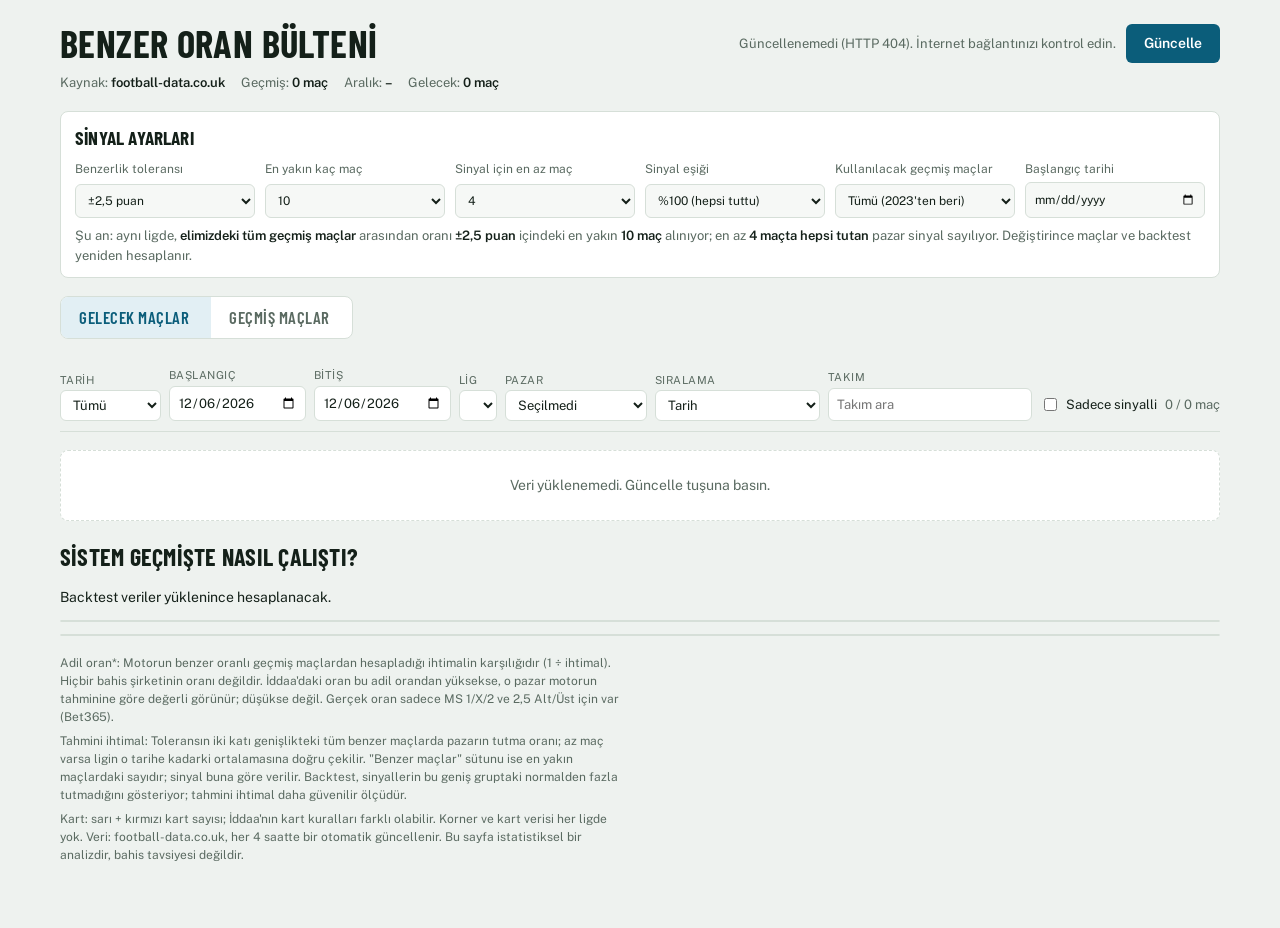
==== commit 55eef4a9: "Benzer maç aramasına geçmiş veri başlangıç tarihi ayarı eklendi Co-Authored-By: Claude Opus 5.5 <nor" ====
--- a/index.html
+++ b/index.html
@@ -110,7 +110,7 @@
 .ayar-ozet { margin: 0; font-size: 13px; color: var(--muted); }
 .ayar-ozet b { color: var(--ink); font-weight: 600; }
 .form label { display: grid; gap: 4px; font-size: 12px; color: var(--muted); }
-.form select { font: inherit; color: var(--ink); background: var(--surface-2); border: 1px solid var(--line); border-radius: 6px; padding: 7px 8px; min-width: 0; }
+.form select, .form input { font: inherit; color: var(--ink); background: var(--surface-2); border: 1px solid var(--line); border-radius: 6px; padding: 7px 8px; min-width: 0; }
 section.bt { display: grid; gap: 12px; }
 .bt .lead { max-width: 75ch; margin: 0; }
 .bt table td.good { color: var(--hit); font-weight: 600; }
@@ -149,6 +149,10 @@
         <select id="a-min"><option>3</option><option>4</option><option>5</option><option>6</option><option>8</option><option>10</option></select></label>
       <label for="a-esik">Sinyal eşiği
         <select id="a-esik"><option value="1">%100 (hepsi tuttu)</option><option value="0.9">%90</option><option value="0.8">%80</option></select></label>
+      <label for="a-gecmis">Kullanılacak geçmiş maçlar
+        <select id="a-gecmis"><option value="tum">Tümü (2023'ten beri)</option><option value="sezon">Bu sezon</option><option value="2sezon">Son 2 sezon</option><option value="12ay">Son 12 ay</option><option value="6ay">Son 6 ay</option><option value="ozel">Seçtiğim tarihten itibaren</option></select></label>
+      <label for="a-gbas">Başlangıç tarihi
+        <input type="date" id="a-gbas"></label>
     </div>
     <p class="ayar-ozet" id="ayar-ozet"></p>
   </section>
@@ -301,7 +305,11 @@
       ONEK[lk] = { n, h };
     }
   }
-  function ligOrt(lk, bitis, k) { const o = ONEK[lk]; if (!o) return null; const n = o.n[bitis * P + k]; return n ? o.h[bitis * P + k] / n : null; }
+  function ligOrt(lk, bas, bitis, k) {
+    const o = ONEK[lk]; if (!o) return null;
+    const n = o.n[bitis * P + k] - o.n[bas * P + k];
+    return n ? (o.h[bitis * P + k] - o.h[bas * P + k]) / n : null;
+  }
   const ONCUL = 8; // az veride tahmini lig ortalamasına çeken ağırlık
 
   // ---------------------------------------------------------------- analiz
@@ -312,9 +320,9 @@
     if (t.pu != null) { if (c.pu == null) return -1; const du = Math.abs(t.pu - c.pu); if (du > tol) return -1; d = Math.max(d, du); }
     return d;
   }
-  function analiz(t, liste, bitis, A) {
+  function analiz(t, liste, bitis, A, bas) {
     const yakin = [], genis = [], tol = A.tol, tol2 = A.tol * 2;
-    for (let i = 0; i < bitis; i++) {
+    for (let i = bas || 0; i < bitis; i++) {
       const c = liste[i]; const d = mesafe(t, c, tol2);
       if (d < 0) continue;
       genis.push(c); if (d <= tol) yakin.push([d, c]);
@@ -326,7 +334,7 @@
     const pazar = PAZARLAR.map((pz, k) => {
       let n = 0, h = 0; for (const c of benzer) { const s = sonucu(pz, c); if (s != null) { n++; h += s; } }
       let gn = 0, gh = 0; for (const c of dis) { const s = sonucu(pz, c); if (s != null) { gn++; gh += s; } }
-      const tn = n + gn, lo = ligOrt(t.lig, bitis, k);
+      const tn = n + gn, lo = ligOrt(t.lig, bas || 0, bitis, k);
       const tah = lo == null ? (tn ? (h + gh) / tn : null) : (h + gh + ONCUL * lo) / (tn + ONCUL);
       return { kod: pz[0], n, h, normal: gn ? gh / gn : null, ng: gn, tah, tn, lo,
         sinyal: n >= A.min && n > 0 && h / n >= A.esik - 1e-9 };
@@ -336,19 +344,19 @@
   function bitisBul(l, gun) { let lo = 0, hi = l.length; while (lo < hi) { const md = (lo + hi) >> 1; if (l[md].gun < gun) lo = md + 1; else hi = md; } return lo; }
 
   function backtest(A) {
-    const testBas = gunNo(tOf(sezonBasi(ILK_GUN)).getUTCFullYear() + 1, 7, 1);
+    const testBas = Math.max(gunNo(tOf(sezonBasi(ILK_GUN)).getUTCFullYear() + 1, 7, 1), GBAS == null ? -Infinity : GBAS);
     const top = {}; PAZARLAR.forEach(p => top[p[0]] = { s: 0, t: 0, nt: 0, pt: 0, pn: 0, kar: 0, on: 0, tn: 0, th: 0 });
     const lig = {}; let testMac = 0;
     for (const [lk, liste] of Object.entries(GRUP)) {
-      let i0 = 0;
+      let i0 = 0; const b0 = GBAS == null ? 0 : bitisBul(liste, GBAS);
       for (let i = 0; i < liste.length; i++) {
         const t = liste[i];
         while (i0 < i && liste[i0].gun < t.gun) i0++;
         if (t.gun < testBas) continue;
         testMac++;
         for (const pz of PAZARLAR) { const s = sonucu(pz, t); if (s != null) { top[pz[0]].tn++; top[pz[0]].th += s; } }
-        if (!i0) continue;
-        const { pazar } = analiz(t, liste, i0, A);
+        if (i0 <= b0) continue;
+        const { pazar } = analiz(t, liste, i0, A, b0);
         pazar.forEach((p, k) => {
           if (!p.sinyal) return;
           const pz = PAZARLAR[k]; const s = sonucu(pz, t); if (s == null) return;
@@ -377,11 +385,26 @@
   const saklaYaz = (k, v) => { try { localStorage.setItem(k, JSON.stringify(v)); } catch (e) { } };
 
   // ---------------------------------------------------------------- ayarlar
-  const A = Object.assign({ tol: 0.025, max: 10, min: 4, esik: 1 }, saklaAl("bob-ayar", {}));
+  const A = Object.assign({ tol: 0.025, max: 10, min: 4, esik: 1, gsec: "tum", gbas: null }, saklaAl("bob-ayar", {}));
   $("a-tol").value = String(A.tol); $("a-max").value = String(A.max); $("a-min").value = String(A.min); $("a-esik").value = String(A.esik);
+  // Benzer maç aramasında kullanılacak en eski maç tarihi (null = tüm veri)
+  let GBAS = null;
+  function gbasHesapla() {
+    const y = tOf(sezonBasi(bugun)).getUTCFullYear();
+    if (A.gsec === "sezon") GBAS = sezonBasi(bugun);
+    else if (A.gsec === "2sezon") GBAS = gunNo(y - 1, 7, 1);
+    else if (A.gsec === "12ay") GBAS = bugun - 365;
+    else if (A.gsec === "6ay") GBAS = bugun - 182;
+    else if (A.gsec === "ozel") GBAS = isoGun(A.gbas);
+    else GBAS = null;
+    $("a-gecmis").value = A.gsec;
+    $("a-gbas").value = GBAS == null ? "" : iso(GBAS);
+  }
+  gbasHesapla();
   function ayarOzet() {
     const o = $("ayar-ozet"); o.textContent = "";
-    o.append("Şu an: aynı ligde oranı ", el("b", null, "±" + (A.tol * 100).toLocaleString("tr-TR") + " puan"), " içindeki en yakın ",
+    o.append("Şu an: aynı ligde, ", el("b", null, GBAS == null ? "elimizdeki tüm geçmiş maçlar" : kisaTarih(GBAS) + " ve sonrasında oynanan maçlar"), " arasından oranı ",
+      el("b", null, "±" + (A.tol * 100).toLocaleString("tr-TR") + " puan"), " içindeki en yakın ",
       el("b", null, A.max + " maç"), " alınıyor; en az ", el("b", null, A.min + " maçta"), " ", el("b", null, A.esik === 1 ? "hepsi tutan" : "%" + Math.round(A.esik * 100) + " ve üzeri tutan"),
       " pazar sinyal sayılıyor. Değiştirince maçlar ve backtest yeniden hesaplanır.");
   }
@@ -390,6 +413,16 @@
     A.tol = Number($("a-tol").value); A.max = Number($("a-max").value); A.min = Number($("a-min").value); A.esik = Number($("a-esik").value);
     saklaYaz("bob-ayar", A); ayarOzet(); onbellek.clear(); listeHazirla(); btBaslat();
   }));
+  function gecmisDegisti() { gbasHesapla(); saklaYaz("bob-ayar", A); ayarOzet(); onbellek.clear(); listeHazirla(); btBaslat(); }
+  $("a-gecmis").addEventListener("change", e => {
+    A.gsec = e.target.value;
+    if (A.gsec === "ozel" && !A.gbas) A.gbas = iso(sezonBasi(bugun));
+    gecmisDegisti();
+  });
+  $("a-gbas").addEventListener("change", e => {
+    if (!e.target.value) { A.gsec = "tum"; A.gbas = null; } else { A.gsec = "ozel"; A.gbas = e.target.value; }
+    gecmisDegisti();
+  });
 
   // ---------------------------------------------------------------- filtreler
   const fp = $("f-pazar");
@@ -442,7 +475,7 @@
     const k = t.lig + "|" + t.gun + "|" + t.ev + "|" + t.dep + "|" + (t.ms ? 1 : 0);
     if (onbellek.has(k)) return onbellek.get(k);
     const l = GRUP[t.lig] || [];
-    const r = analiz(t, l, bitisBul(l, t.gun), A);
+    const r = analiz(t, l, bitisBul(l, t.gun), A, GBAS == null ? 0 : bitisBul(l, GBAS));
     onbellek.set(k, r); return r;
   }
   function listeHazirla() {
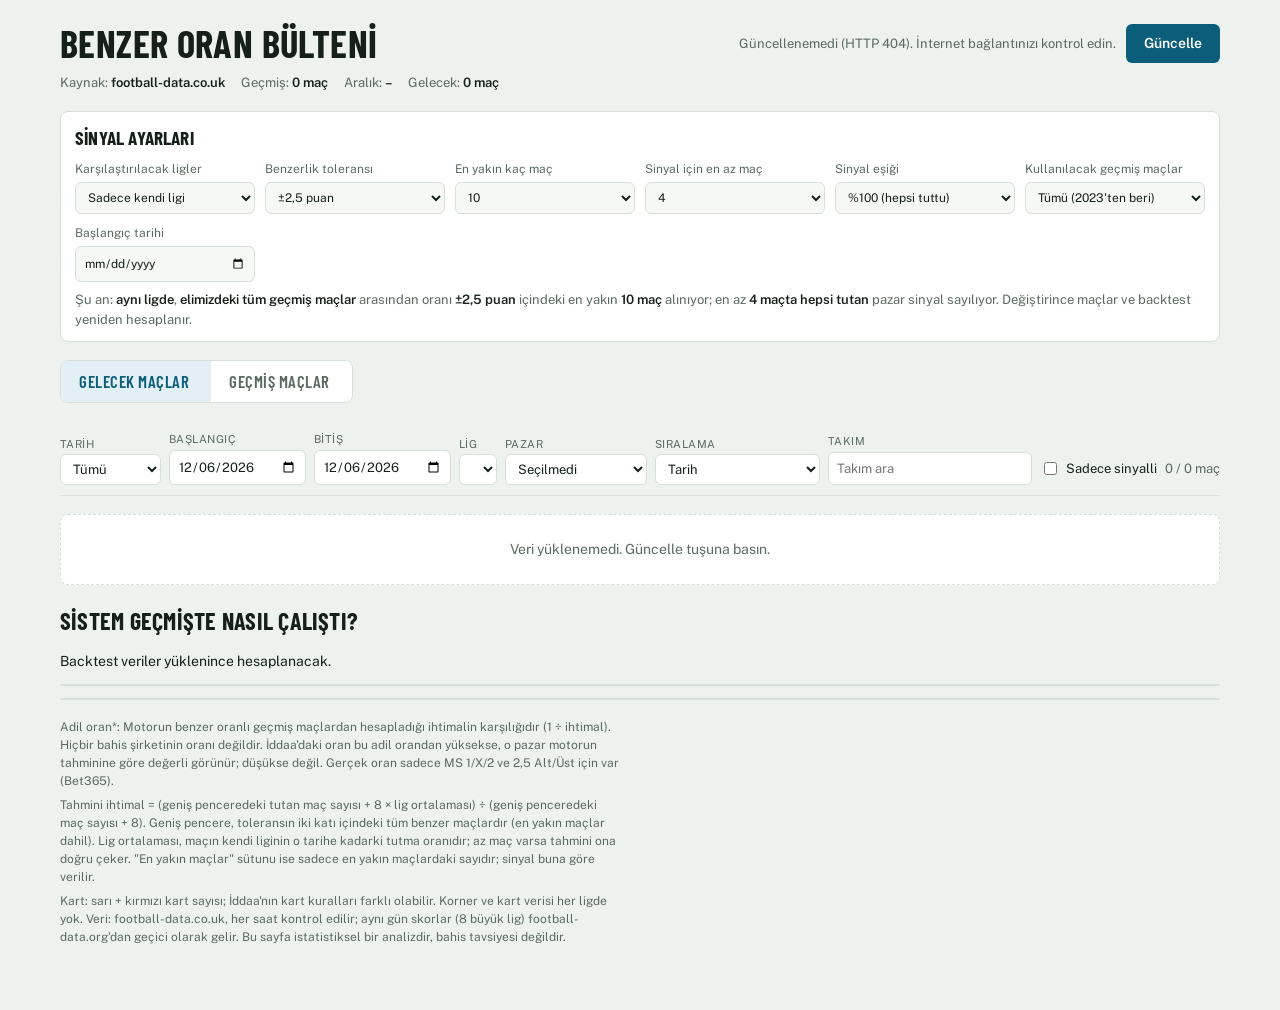
==== commit 64deff0e: "Lig havuzu seçeneği, aynı gün sonuçlar (football-data.org), saatlik güncelleme Co-Authored-By: Claud" ====
--- a/index.html
+++ b/index.html
@@ -70,6 +70,7 @@
 .lg { font-family: var(--f-display); font-weight: 600; font-size: 13px; letter-spacing: .04em; color: var(--accent); background: var(--accent-soft); border-radius: 4px; padding: 1px 6px; justify-self: start; }
 .teams { min-width: 0; font-weight: 600; overflow-wrap: anywhere; }
 .teams .res { font-family: var(--f-mono); font-weight: 500; margin-left: 8px; color: var(--muted); white-space: nowrap; }
+.teams .gec { font-size: 11px; font-weight: 500; margin-left: 6px; padding: 0 6px; border-radius: 999px; border: 1px dashed var(--muted); color: var(--muted); white-space: nowrap; }
 .odds { display: flex; gap: 4px; }
 .odd { font-family: var(--f-mono); font-size: 13px; min-width: 46px; text-align: center; padding: 3px 4px; border-radius: 4px; background: var(--surface-2); border: 1px solid var(--line); }
 .odd small { display: block; font-size: 10px; color: var(--muted); font-family: var(--f-body); }
@@ -141,6 +142,8 @@
   <section class="panel" id="ayarlar" aria-labelledby="ayar-baslik">
     <h2 id="ayar-baslik">Sinyal ayarları</h2>
     <div class="form">
+      <label for="a-havuz">Karşılaştırılacak ligler
+        <select id="a-havuz"><option value="kendi">Sadece kendi ligi</option><option value="ulke">Aynı ülkenin ligleri</option><option value="seviye">Aynı seviyedeki ligler (ör. tüm 1. ligler)</option><option value="tum">Tüm ligler</option></select></label>
       <label for="a-tol">Benzerlik toleransı
         <select id="a-tol"><option value="0.015">±1,5 puan</option><option value="0.02">±2 puan</option><option value="0.025">±2,5 puan</option><option value="0.03">±3 puan</option><option value="0.04">±4 puan</option><option value="0.05">±5 puan</option></select></label>
       <label for="a-max">En yakın kaç maç
@@ -269,39 +272,48 @@
   const sezonBasi = gn => { const d = tOf(gn); const y = d.getUTCMonth() >= 6 ? d.getUTCFullYear() : d.getUTCFullYear() - 1; return gunNo(y, 7, 1); };
 
   // ---------------------------------------------------------------- veri
-  function mac(lig, gun, saat, ev, dep, o1, ox, o2, ou, oa, ms, iy, korner, kart) {
+  const ULKE = { E0: "ENG", E1: "ENG", E2: "ENG", E3: "ENG", EC: "ENG", SC0: "SCO", SC1: "SCO", SC2: "SCO", SC3: "SCO", D1: "GER", D2: "GER",
+    I1: "ITA", I2: "ITA", SP1: "ESP", SP2: "ESP", F1: "FRA", F2: "FRA", N1: "NED", B1: "BEL", P1: "POR", T1: "TUR", G1: "GRE" };
+  const SEVIYE = { E0: 1, E1: 2, E2: 3, E3: 4, EC: 5, SC0: 1, SC1: 2, SC2: 3, SC3: 4, D1: 1, D2: 2, I1: 1, I2: 2, SP1: 1, SP2: 2,
+    F1: 1, F2: 2, N1: 1, B1: 1, P1: 1, T1: 1, G1: 1 };
+  const P = PAZARLAR.length;
+  function mac(lig, gun, saat, ev, dep, o1, ox, o2, ou, oa, ms, iy, korner, kart, gecici) {
     const s = 1 / o1 + 1 / ox + 1 / o2;
     const m = { lig, gun, saat: saat || "", ev, dep, o1, ox, o2, ou: ou || null, oa: oa || null,
       p1: (1 / o1) / s, px: (1 / ox) / s, p2: (1 / o2) / s, pu: null, ms: ms || null, iy: iy || null,
-      korner: korner == null ? null : korner, kart: kart == null ? null : kart };
+      korner: korner == null ? null : korner, kart: kart == null ? null : kart, gecici: !!gecici, s: null };
     if (ou && oa) { const su = 1 / ou + 1 / oa; m.pu = (1 / ou) / su; }
+    if (m.ms) { m.s = new Int8Array(P); for (let k = 0; k < P; k++) { const r = sonucu(PAZARLAR[k], m); m.s[k] = r == null ? -1 : r ? 1 : 0; } }
     return m;
   }
-  let TUM = [], GRUP = {}, FIK = [], SON_GUN = 0, ILK_GUN = 0, OLUSTURMA = null;
+  const mKey = m => m.lig + "|" + m.gun + "|" + m.ev + "|" + m.dep;
+  let TUM = [], GRUP = {}, FIK = [], SON_GUN = 0, ILK_GUN = 0, OLUSTURMA = null, GECICI_SAY = 0, HAVUZ = {}, ONEK = {};
   function veriAc(V) {
     const T = V.takim, L = V.lig, o = x => x ? x / 100 : null;
-    TUM = V.m.map(r => mac(L[r[0]], r[1], r[2], T[r[3]], T[r[4]], r[11] / 100, r[12] / 100, r[13] / 100, o(r[14]), o(r[15]),
-      [r[5], r[6]], r[7] == null ? null : [r[7], r[8]], r[9], r[10]));
-    FIK = (V.f || []).map(r => mac(L[r[0]], r[1], r[2], T[r[3]], T[r[4]], r[5] / 100, r[6] / 100, r[7] / 100, o(r[8]), o(r[9])));
+    const sonuclu = (r, g) => mac(L[r[0]], r[1], r[2], T[r[3]], T[r[4]], r[11] / 100, r[12] / 100, r[13] / 100, o(r[14]), o(r[15]),
+      [r[5], r[6]], r[7] == null ? null : [r[7], r[8]], r[9], r[10], g);
+    TUM = V.m.map(r => sonuclu(r, false));
+    const var_ = new Set(TUM.map(mKey));
+    const gec = (V.g || []).map(r => sonuclu(r, true)).filter(m => !var_.has(mKey(m)));
+    GECICI_SAY = gec.length; gec.forEach(m => { TUM.push(m); var_.add(mKey(m)); });
+    FIK = (V.f || []).map(r => mac(L[r[0]], r[1], r[2], T[r[3]], T[r[4]], r[5] / 100, r[6] / 100, r[7] / 100, o(r[8]), o(r[9])))
+      .filter(m => !var_.has(mKey(m)));
     GRUP = {};
     TUM.forEach(m => (GRUP[m.lig] = GRUP[m.lig] || []).push(m));
-    Object.values(GRUP).forEach(l => l.sort((a, b) => a.gun - b.gun || a.saat.localeCompare(b.saat)));
+    const sirala = l => l.sort((a, b) => a.gun - b.gun || a.saat.localeCompare(b.saat));
+    Object.values(GRUP).forEach(sirala);
     SON_GUN = TUM.reduce((a, m) => Math.max(a, m.gun), 0);
     ILK_GUN = TUM.reduce((a, m) => Math.min(a, m.gun), Infinity);
     OLUSTURMA = V.olusturma || null;
-    onekHazirla();
-  }
-  // Her lig için pazar bazında birikimli sayılar: herhangi bir tarihe kadarki lig ortalamasını hızlı vermek için.
-  let ONEK = {};
-  const P = PAZARLAR.length;
+    onekHazirla(); havuzKur();
+  }
+  // Her lig için pazar bazında birikimli sayılar: herhangi bir tarih aralığındaki lig ortalamasını hızlı vermek için.
   function onekHazirla() {
     ONEK = {};
     for (const [lk, l] of Object.entries(GRUP)) {
       const N = l.length, n = new Int32Array((N + 1) * P), h = new Int32Array((N + 1) * P);
-      for (let i = 0; i < N; i++) for (let k = 0; k < P; k++) {
-        const s = sonucu(PAZARLAR[k], l[i]);
-        n[(i + 1) * P + k] = n[i * P + k] + (s == null ? 0 : 1); h[(i + 1) * P + k] = h[i * P + k] + (s ? 1 : 0);
-      }
+      for (let i = 0; i < N; i++) { const s = l[i].s; for (let k = 0; k < P; k++) {
+        n[(i + 1) * P + k] = n[i * P + k] + (s[k] < 0 ? 0 : 1); h[(i + 1) * P + k] = h[i * P + k] + (s[k] > 0 ? 1 : 0); } }
       ONEK[lk] = { n, h };
     }
   }
@@ -310,61 +322,93 @@
     const n = o.n[bitis * P + k] - o.n[bas * P + k];
     return n ? (o.h[bitis * P + k] - o.h[bas * P + k]) / n : null;
   }
-  const ONCUL = 8; // az veride tahmini lig ortalamasına çeken ağırlık
+  const ONCUL = 8; // az veride tahmini lig ortalamasına çeken ağırlık (8 sanal maç)
+
+  // Karşılaştırma havuzu: benzer maçların aranacağı lig grubu
+  const havuzAnahtar = lig => A.havuz === "ulke" ? "U:" + ULKE[lig] : A.havuz === "seviye" ? "S:" + SEVIYE[lig] : A.havuz === "tum" ? "*" : lig;
+  function havuzKur() {
+    HAVUZ = {};
+    const gr = {};
+    TUM.forEach(m => { const k = havuzAnahtar(m.lig); (gr[k] = gr[k] || []).push(m); });
+    for (const [k, l] of Object.entries(gr)) {
+      l.sort((a, b) => a.gun - b.gun || a.saat.localeCompare(b.saat));
+      const N = l.length, G = new Int32Array(N), P1 = new Float64Array(N), P2 = new Float64Array(N), PX = new Float64Array(N), PU = new Float64Array(N);
+      l.forEach((m, i) => { G[i] = m.gun; P1[i] = m.p1; P2[i] = m.p2; PX[i] = m.px; PU[i] = m.pu == null ? NaN : m.pu; });
+      HAVUZ[k] = { l, G, P1, P2, PX, PU };
+    }
+  }
 
   // ---------------------------------------------------------------- analiz
-  function mesafe(t, c, tol) {
-    const d1 = Math.abs(t.p1 - c.p1), d2 = Math.abs(t.p2 - c.p2);
-    if (d1 > tol || d2 > tol) return -1;
-    let d = Math.max(d1, d2, Math.abs(t.px - c.px));
-    if (t.pu != null) { if (c.pu == null) return -1; const du = Math.abs(t.pu - c.pu); if (du > tol) return -1; d = Math.max(d, du); }
-    return d;
-  }
-  function analiz(t, liste, bitis, A, bas) {
-    const yakin = [], genis = [], tol = A.tol, tol2 = A.tol * 2;
-    for (let i = bas || 0; i < bitis; i++) {
-      const c = liste[i]; const d = mesafe(t, c, tol2);
-      if (d < 0) continue;
-      genis.push(c); if (d <= tol) yakin.push([d, c]);
+  function bitisBul(l, gun) { let lo = 0, hi = l.length; while (lo < hi) { const md = (lo + hi) >> 1; if (l[md].gun < gun) lo = md + 1; else hi = md; } return lo; }
+  function bitisBulG(G, gun) { let lo = 0, hi = G.length; while (lo < hi) { const md = (lo + hi) >> 1; if (G[md] < gun) lo = md + 1; else hi = md; } return lo; }
+  // Hedef maça oranca yakın geçmiş maçları tarar. yakin: ±tol içinde (mesafeyle), genis: ±2·tol içinde.
+  function tara(t, H, bas, bitis, tol) {
+    const tol2 = tol * 2, yakin = [], genis = [];
+    const a1 = t.p1, a2 = t.p2, ax = t.px, au = t.pu, auVar = au != null;
+    const P1 = H.P1, P2 = H.P2, PX = H.PX, PU = H.PU;
+    for (let i = bas; i < bitis; i++) {
+      const d1 = Math.abs(a1 - P1[i]); if (d1 > tol2) continue;
+      const d2 = Math.abs(a2 - P2[i]); if (d2 > tol2) continue;
+      let d = d1 > d2 ? d1 : d2; const dx = Math.abs(ax - PX[i]); if (dx > d) d = dx;
+      if (auVar) { const pu = PU[i]; if (pu !== pu) continue; const du = Math.abs(au - pu); if (du > tol2) continue; if (du > d) d = du; }
+      genis.push(i); if (d <= tol) yakin.push([d, i]);
     }
-    yakin.sort((a, b) => a[0] - b[0] || b[1].gun - a[1].gun);
-    const benzer = yakin.slice(0, A.max).map(x => x[1]);
-    const sec = new Set(benzer);
-    const dis = genis.filter(c => !sec.has(c));
+    yakin.sort((x, y) => x[0] - y[0] || H.G[y[1]] - H.G[x[1]]);
+    return { yakin, genis };
+  }
+  function sinirlar(t) {
+    const H = HAVUZ[havuzAnahtar(t.lig)], L = GRUP[t.lig] || [];
+    return { H, bas: H ? (GBAS == null ? 0 : bitisBulG(H.G, GBAS)) : 0, bitis: H ? bitisBulG(H.G, t.gun) : 0,
+      la: GBAS == null ? 0 : bitisBul(L, GBAS), lb: bitisBul(L, t.gun) };
+  }
+  function analiz(t) {
+    const { H, bas, bitis, la, lb } = sinirlar(t);
+    const n = new Int32Array(P), h = new Int32Array(P), gn = new Int32Array(P), gh = new Int32Array(P);
+    let benzer = [];
+    if (H && bitis > bas) {
+      const { yakin, genis } = tara(t, H, bas, bitis, A.tol);
+      const sec = yakin.slice(0, A.max).map(x => x[1]), secSet = new Set(sec);
+      benzer = sec.map(i => H.l[i]);
+      for (const i of sec) { const s = H.l[i].s; for (let k = 0; k < P; k++) if (s[k] >= 0) { n[k]++; h[k] += s[k]; } }
+      for (const i of genis) { if (secSet.has(i)) continue; const s = H.l[i].s; for (let k = 0; k < P; k++) if (s[k] >= 0) { gn[k]++; gh[k] += s[k]; } }
+    }
     const pazar = PAZARLAR.map((pz, k) => {
-      let n = 0, h = 0; for (const c of benzer) { const s = sonucu(pz, c); if (s != null) { n++; h += s; } }
-      let gn = 0, gh = 0; for (const c of dis) { const s = sonucu(pz, c); if (s != null) { gn++; gh += s; } }
-      const tn = n + gn, lo = ligOrt(t.lig, bas || 0, bitis, k);
-      const tah = lo == null ? (tn ? (h + gh) / tn : null) : (h + gh + ONCUL * lo) / (tn + ONCUL);
-      return { kod: pz[0], n, h, normal: gn ? gh / gn : null, ng: gn, tah, tn, lo,
-        sinyal: n >= A.min && n > 0 && h / n >= A.esik - 1e-9 };
+      const tn = n[k] + gn[k], lo = ligOrt(t.lig, la, lb, k);
+      const tah = lo == null ? (tn ? (h[k] + gh[k]) / tn : null) : (h[k] + gh[k] + ONCUL * lo) / (tn + ONCUL);
+      return { kod: pz[0], n: n[k], h: h[k], normal: gn[k] ? gh[k] / gn[k] : null, ng: gn[k], tah, tn, lo, gh: gh[k],
+        sinyal: n[k] >= A.min && n[k] > 0 && h[k] / n[k] >= A.esik - 1e-9 };
     });
     return { benzer, pazar };
   }
-  function bitisBul(l, gun) { let lo = 0, hi = l.length; while (lo < hi) { const md = (lo + hi) >> 1; if (l[md].gun < gun) lo = md + 1; else hi = md; } return lo; }
-
-  function backtest(A) {
+
+  // Backtest: her maç sadece kendinden önceki maçlarla analiz edilir. Parça parça çalışır, sayfa donmaz.
+  async function backtest(iptal, ilerle) {
     const testBas = Math.max(gunNo(tOf(sezonBasi(ILK_GUN)).getUTCFullYear() + 1, 7, 1), GBAS == null ? -Infinity : GBAS);
     const top = {}; PAZARLAR.forEach(p => top[p[0]] = { s: 0, t: 0, nt: 0, pt: 0, pn: 0, kar: 0, on: 0, tn: 0, th: 0 });
     const lig = {}; let testMac = 0;
-    for (const [lk, liste] of Object.entries(GRUP)) {
-      let i0 = 0; const b0 = GBAS == null ? 0 : bitisBul(liste, GBAS);
-      for (let i = 0; i < liste.length; i++) {
-        const t = liste[i];
-        while (i0 < i && liste[i0].gun < t.gun) i0++;
-        if (t.gun < testBas) continue;
-        testMac++;
-        for (const pz of PAZARLAR) { const s = sonucu(pz, t); if (s != null) { top[pz[0]].tn++; top[pz[0]].th += s; } }
-        if (i0 <= b0) continue;
-        const { pazar } = analiz(t, liste, i0, A, b0);
-        pazar.forEach((p, k) => {
-          if (!p.sinyal) return;
-          const pz = PAZARLAR[k]; const s = sonucu(pz, t); if (s == null) return;
-          const a = top[pz[0]]; a.s++; a.t += s; a.nt += p.normal == null ? 1 : p.normal;
-          const oran = pz[5] ? t[pz[5]] : null;
-          if (oran) { a.on++; a.pt += 1 / oran / (pz[5] === "ou" || pz[5] === "oa" ? (1 / t.ou + 1 / t.oa) : (1 / t.o1 + 1 / t.ox + 1 / t.o2)); a.pn++; a.kar += s ? oran - 1 : -1; }
-          const l = lig[lk] = lig[lk] || { s: 0, t: 0, nt: 0 }; l.s++; l.t += s; l.nt += p.normal == null ? 1 : p.normal;
-        });
+    const hedefler = [];
+    for (const l of Object.values(GRUP)) for (const t of l) if (t.gun >= testBas) hedefler.push(t);
+    const n = new Int32Array(P), h = new Int32Array(P);
+    for (let j = 0; j < hedefler.length; j++) {
+      if (j % 300 === 0) { await new Promise(r => setTimeout(r, 0)); if (iptal()) return null; ilerle(Math.round(j / hedefler.length * 100)); }
+      const t = hedefler[j]; testMac++;
+      for (let k = 0; k < P; k++) if (t.s[k] >= 0) { top[PAZARLAR[k][0]].tn++; top[PAZARLAR[k][0]].th += t.s[k]; }
+      const { H, bas, bitis } = sinirlar(t);
+      if (!H || bitis <= bas) continue;
+      const { yakin, genis } = tara(t, H, bas, bitis, A.tol);
+      const sec = yakin.slice(0, A.max).map(x => x[1]);
+      n.fill(0); h.fill(0);
+      for (const i of sec) { const s = H.l[i].s; for (let k = 0; k < P; k++) if (s[k] >= 0) { n[k]++; h[k] += s[k]; } }
+      let secSet = null;
+      for (let k = 0; k < P; k++) {
+        if (!(n[k] >= A.min && n[k] > 0 && h[k] / n[k] >= A.esik - 1e-9) || t.s[k] < 0) continue;
+        if (!secSet) secSet = new Set(sec);
+        let gn = 0, gh = 0; for (const i of genis) { if (secSet.has(i)) continue; const v = H.l[i].s[k]; if (v >= 0) { gn++; gh += v; } }
+        const normal = gn ? gh / gn : 1, s = t.s[k], pz = PAZARLAR[k];
+        const a = top[pz[0]]; a.s++; a.t += s; a.nt += normal;
+        const oran = pz[5] ? t[pz[5]] : null;
+        if (oran) { a.on++; a.pt += 1 / oran / (pz[5] === "ou" || pz[5] === "oa" ? (1 / t.ou + 1 / t.oa) : (1 / t.o1 + 1 / t.ox + 1 / t.o2)); a.pn++; a.kar += s ? oran - 1 : -1; }
+        const l = lig[t.lig] = lig[t.lig] || { s: 0, t: 0, nt: 0 }; l.s++; l.t += s; l.nt += normal;
       }
     }
     return { testMac, baslangic: testBas,
@@ -385,7 +429,9 @@
   const saklaYaz = (k, v) => { try { localStorage.setItem(k, JSON.stringify(v)); } catch (e) { } };
 
   // ---------------------------------------------------------------- ayarlar
-  const A = Object.assign({ tol: 0.025, max: 10, min: 4, esik: 1, gsec: "tum", gbas: null }, saklaAl("bob-ayar", {}));
+  const A = Object.assign({ tol: 0.025, max: 10, min: 4, esik: 1, gsec: "tum", gbas: null, havuz: "kendi" }, saklaAl("bob-ayar", {}));
+  if (!["kendi", "ulke", "seviye", "tum"].includes(A.havuz)) A.havuz = "kendi";
+  $("a-havuz").value = A.havuz;
   $("a-tol").value = String(A.tol); $("a-max").value = String(A.max); $("a-min").value = String(A.min); $("a-esik").value = String(A.esik);
   // Benzer maç aramasında kullanılacak en eski maç tarihi (null = tüm veri)
   let GBAS = null;
@@ -403,16 +449,21 @@
   gbasHesapla();
   function ayarOzet() {
     const o = $("ayar-ozet"); o.textContent = "";
-    o.append("Şu an: aynı ligde, ", el("b", null, GBAS == null ? "elimizdeki tüm geçmiş maçlar" : kisaTarih(GBAS) + " ve sonrasında oynanan maçlar"), " arasından oranı ",
+    const HV = { kendi: "aynı ligde", ulke: "aynı ülkenin liglerinde", seviye: "aynı seviyedeki liglerde", tum: "tüm liglerde" };
+    o.append("Şu an: ", el("b", null, HV[A.havuz]), ", ", el("b", null, GBAS == null ? "elimizdeki tüm geçmiş maçlar" : kisaTarih(GBAS) + " ve sonrasında oynanan maçlar"), " arasından oranı ",
       el("b", null, "±" + (A.tol * 100).toLocaleString("tr-TR") + " puan"), " içindeki en yakın ",
       el("b", null, A.max + " maç"), " alınıyor; en az ", el("b", null, A.min + " maçta"), " ", el("b", null, A.esik === 1 ? "hepsi tutan" : "%" + Math.round(A.esik * 100) + " ve üzeri tutan"),
-      " pazar sinyal sayılıyor. Değiştirince maçlar ve backtest yeniden hesaplanır.");
+      " pazar sinyal sayılıyor. Değiştirince maçlar ve backtest yeniden hesaplanır." +
+      (A.havuz !== "kendi" ? " Korner ve kart ortalamaları ligden lige çok değiştiği için bu pazarlarda kendi ligi daha güvenilirdir." : ""));
   }
   ayarOzet();
   ["a-tol", "a-max", "a-min", "a-esik"].forEach(id => $(id).addEventListener("change", () => {
     A.tol = Number($("a-tol").value); A.max = Number($("a-max").value); A.min = Number($("a-min").value); A.esik = Number($("a-esik").value);
     saklaYaz("bob-ayar", A); ayarOzet(); onbellek.clear(); listeHazirla(); btBaslat();
   }));
+  $("a-havuz").addEventListener("change", e => {
+    A.havuz = e.target.value; saklaYaz("bob-ayar", A); ayarOzet(); havuzKur(); onbellek.clear(); listeHazirla(); btBaslat();
+  });
   function gecmisDegisti() { gbasHesapla(); saklaYaz("bob-ayar", A); ayarOzet(); onbellek.clear(); listeHazirla(); btBaslat(); }
   $("a-gecmis").addEventListener("change", e => {
     A.gsec = e.target.value;
@@ -474,8 +525,7 @@
   function analizAl(t) {
     const k = t.lig + "|" + t.gun + "|" + t.ev + "|" + t.dep + "|" + (t.ms ? 1 : 0);
     if (onbellek.has(k)) return onbellek.get(k);
-    const l = GRUP[t.lig] || [];
-    const r = analiz(t, l, bitisBul(l, t.gun), A, GBAS == null ? 0 : bitisBul(l, GBAS));
+    const r = analiz(t);
     onbellek.set(k, r); return r;
   }
   function listeHazirla() {
@@ -498,18 +548,19 @@
   function pazarTablo(v) {
     const t = el("table"); const h = t.createTHead().insertRow();
     const sonuclu = !!v.t.ms;
-    ["Pazar", "Benzer maçlar", "Tahmini ihtimal", "Lig ortalaması", "Adil oran*", "Bet365"].concat(sonuclu ? ["Sonuç"] : []).forEach((x, i) => h.append(el("th", i ? "n" : null, x)));
+    ["Pazar", "En yakın maçlar", "Geniş pencere", "Lig ortalaması", "Tahmini ihtimal", "Adil oran*", "Bet365"].concat(sonuclu ? ["Sonuç"] : []).forEach((x, i) => h.append(el("th", i ? "n" : null, x)));
     const b = t.createTBody(); let grup = null;
     v.pazar.forEach((p, k) => {
       if (!p.tn) return;
       const pz = PAZARLAR[k];
-      if (pz[2] !== grup) { grup = pz[2]; const r = b.insertRow(); r.className = "grp"; const c = r.insertCell(); c.colSpan = sonuclu ? 7 : 6; c.textContent = grup; }
+      if (pz[2] !== grup) { grup = pz[2]; const r = b.insertRow(); r.className = "grp"; const c = r.insertCell(); c.colSpan = sonuclu ? 8 : 7; c.textContent = grup; }
       const r = b.insertRow(); if (p.sinyal) r.className = "sig";
       r.insertCell().textContent = pz[1] + (p.sinyal ? " · sinyal" : "");
       const add = (txt, cls) => { const c = r.insertCell(); c.className = "n" + (cls ? " " + cls : ""); c.textContent = txt; return c; };
       add(p.n ? p.h + "/" + p.n : "–");
+      add(p.tn ? (p.h + p.gh) + "/" + p.tn : "–");
+      add(yuzde(p.lo));
       add(yuzde(p.tah) + (p.tn < 15 ? " (az veri)" : ""));
-      add(yuzde(p.lo));
       add(adil(p.tah), "est");
       add(pz[5] && v.t[pz[5]] ? virgul(v.t[pz[5]]) : "–");
       if (sonuclu) { const s = sonucu(pz, v.t); add(s == null ? "veri yok" : s ? "Tuttu" : "Tutmadı", s == null ? "" : s ? "ok" : "no"); }
@@ -519,11 +570,14 @@
 
   function benzerTablo(v) {
     const t = el("table"); const h = t.createTHead().insertRow();
-    ["Tarih", "Maç", "İY", "MS", "1", "X", "2", "2,5 Ü", "2,5 A", "KG", "Korner", "Kart"].forEach((x, i) => h.append(el("th", i >= 2 ? "n" : null, x)));
+    const ligli = v.benzer.some(m => m.lig !== v.t.lig);
+    (ligli ? ["Tarih", "Lig"] : ["Tarih"]).concat(["Maç", "İY", "MS", "1", "X", "2", "2,5 Ü", "2,5 A", "KG", "Korner", "Kart"])
+      .forEach((x, i) => h.append(el("th", i >= (ligli ? 3 : 2) ? "n" : null, x)));
     const b = t.createTBody();
     v.benzer.forEach(m => {
       const r = b.insertRow(); const s = sonucIdx(m), gol = g(m);
       r.insertCell().textContent = kisaTarih(m.gun);
+      if (ligli) { const c = r.insertCell(); c.append(el("span", "lg", m.lig)); }
       r.insertCell().textContent = m.ev + " – " + m.dep;
       const add = (txt, cls) => { const c = r.insertCell(); c.className = "n"; if (cls != null) c.append(el("span", cls, txt)); else c.textContent = txt; };
       add(m.iy ? m.iy.join("-") : "–"); add(m.ms.join("-"));
@@ -541,6 +595,7 @@
     btn.append(tm, el("span", "lg", f.lig));
     const tt = el("span", "teams", f.ev + " – " + f.dep);
     if (f.ms) tt.append(el("span", "res", f.ms.join("-") + (f.iy ? " (İY " + f.iy.join("-") + ")" : "")));
+    if (f.gecici) tt.append(el("span", "gec", "geçici"));
     btn.append(tt);
     const od = el("div", "odds"); const s = f.ms ? sonucIdx(f) : -1;
     [["1", f.o1], ["X", f.ox], ["2", f.o2]].forEach(([l, o], i) => od.append(oddBox(l, o, i === s)));
@@ -571,10 +626,11 @@
         detay = el("div", "detail");
         detay.append(el("div", "muted", "Piyasa ihtimali (Bet365): 1 " + yuzde(f.p1) + " · X " + yuzde(f.px) + " · 2 " + yuzde(f.p2) +
           (f.pu != null ? " · 2,5 Üst " + yuzde(f.pu) : "") + (f.ms ? " · Korner " + (f.korner ?? "–") + " · Kart " + (f.kart ?? "–") : "")));
+        if (f.gecici) detay.append(el("div", "muted", "Skor aynı gün football-data.org'dan alındı (geçici). Korner ve kart sayıları, football-data.co.uk sonuçları yayınlayınca eklenecek."));
         const lg = el("div", "legend");
         lg.append(el("span", null, "Bet365 = gerçek bahis oranı"));
         const e = el("span"); e.append(el("span", "e", "Adil oran*"), " = motorun tahmini, bahis oranı değil"); lg.append(e);
-        lg.append(el("span", null, "Benzer maçlar = en yakın " + A.max + " maçta tutan"));
+        lg.append(el("span", null, "En yakın maçlar = sinyale bakılan " + A.max + " maç · Geniş pencere = ±" + (A.tol * 200).toLocaleString("tr-TR") + " puan içindeki tüm benzer maçlar"));
         detay.append(lg);
         if (v.benzer.length) {
           const s1 = el("div", "scroll"); s1.append(pazarTablo(v));
@@ -621,7 +677,11 @@
   let btNo = 0;
   function btBaslat() {
     const no = ++btNo; $("bt-lead").textContent = "Backtest hesaplanıyor…";
-    setTimeout(() => { if (no !== btNo || !TUM.length) return; btCiz(backtest(A)); }, 60);
+    setTimeout(async () => {
+      if (no !== btNo || !TUM.length) return;
+      const B = await backtest(() => no !== btNo, p => { if (no === btNo) $("bt-lead").textContent = "Backtest hesaplanıyor… %" + p; });
+      if (B && no === btNo) btCiz(B);
+    }, 60);
   }
   function btCiz(B) {
     const sat = B.satirlar.filter(r => r.sinyal > 0);
@@ -660,7 +720,7 @@
     const meta = $("meta"); meta.textContent = "";
     const fs = FIK.filter(m => m.gun >= bugun).length;
     [["Kaynak", "football-data.co.uk"], ["Geçmiş", binlik(TUM.length) + " maç"], ["Aralık", TUM.length ? kisaTarih(ILK_GUN) + " – " + kisaTarih(SON_GUN) : "–"],
-     ["Gelecek", fs + " maç"]].forEach(([k, v]) => { const s = el("span"); s.append(k + ": ", el("b", null, v)); meta.append(s); });
+     ["Gelecek", fs + " maç"]].concat(GECICI_SAY ? [["Geçici sonuç", GECICI_SAY + " maç"]] : []).forEach(([k, v]) => { const s = el("span"); s.append(k + ": ", el("b", null, v)); meta.append(s); });
     $("n-p").textContent = "";
     $("upd-durum").textContent = OLUSTURMA ? "Veri: " + new Date(OLUSTURMA).toLocaleString("tr-TR", { day: "2-digit", month: "2-digit", hour: "2-digit", minute: "2-digit" }) : "";
   }
@@ -692,8 +752,8 @@
 
   [
     "Adil oran*: Motorun benzer oranlı geçmiş maçlardan hesapladığı ihtimalin karşılığıdır (1 ÷ ihtimal). Hiçbir bahis şirketinin oranı değildir. İddaa'daki oran bu adil orandan yüksekse, o pazar motorun tahminine göre değerli görünür; düşükse değil. Gerçek oran sadece MS 1/X/2 ve 2,5 Alt/Üst için var (Bet365).",
-    "Tahmini ihtimal: Toleransın iki katı genişlikteki tüm benzer maçlarda pazarın tutma oranı; az maç varsa ligin o tarihe kadarki ortalamasına doğru çekilir. \"Benzer maçlar\" sütunu ise en yakın maçlardaki sayıdır; sinyal buna göre verilir. Backtest, sinyallerin bu geniş gruptaki normalden fazla tutmadığını gösteriyor; tahmini ihtimal daha güvenilir ölçüdür.",
-    "Kart: sarı + kırmızı kart sayısı; İddaa'nın kart kuralları farklı olabilir. Korner ve kart verisi her ligde yok. Veri: football-data.co.uk, her 4 saatte bir otomatik güncellenir. Bu sayfa istatistiksel bir analizdir, bahis tavsiyesi değildir."
+    "Tahmini ihtimal = (geniş penceredeki tutan maç sayısı + 8 × lig ortalaması) ÷ (geniş penceredeki maç sayısı + 8). Geniş pencere, toleransın iki katı içindeki tüm benzer maçlardır (en yakın maçlar dahil). Lig ortalaması, maçın kendi liginin o tarihe kadarki tutma oranıdır; az maç varsa tahmini ona doğru çeker. \"En yakın maçlar\" sütunu ise sadece en yakın maçlardaki sayıdır; sinyal buna göre verilir.",
+    "Kart: sarı + kırmızı kart sayısı; İddaa'nın kart kuralları farklı olabilir. Korner ve kart verisi her ligde yok. Veri: football-data.co.uk, her saat kontrol edilir; aynı gün skorlar (8 büyük lig) football-data.org'dan geçici olarak gelir. Bu sayfa istatistiksel bir analizdir, bahis tavsiyesi değildir."
   ].forEach(t => $("foot").append(el("p", null, t)));
 
   hizliDoldur();
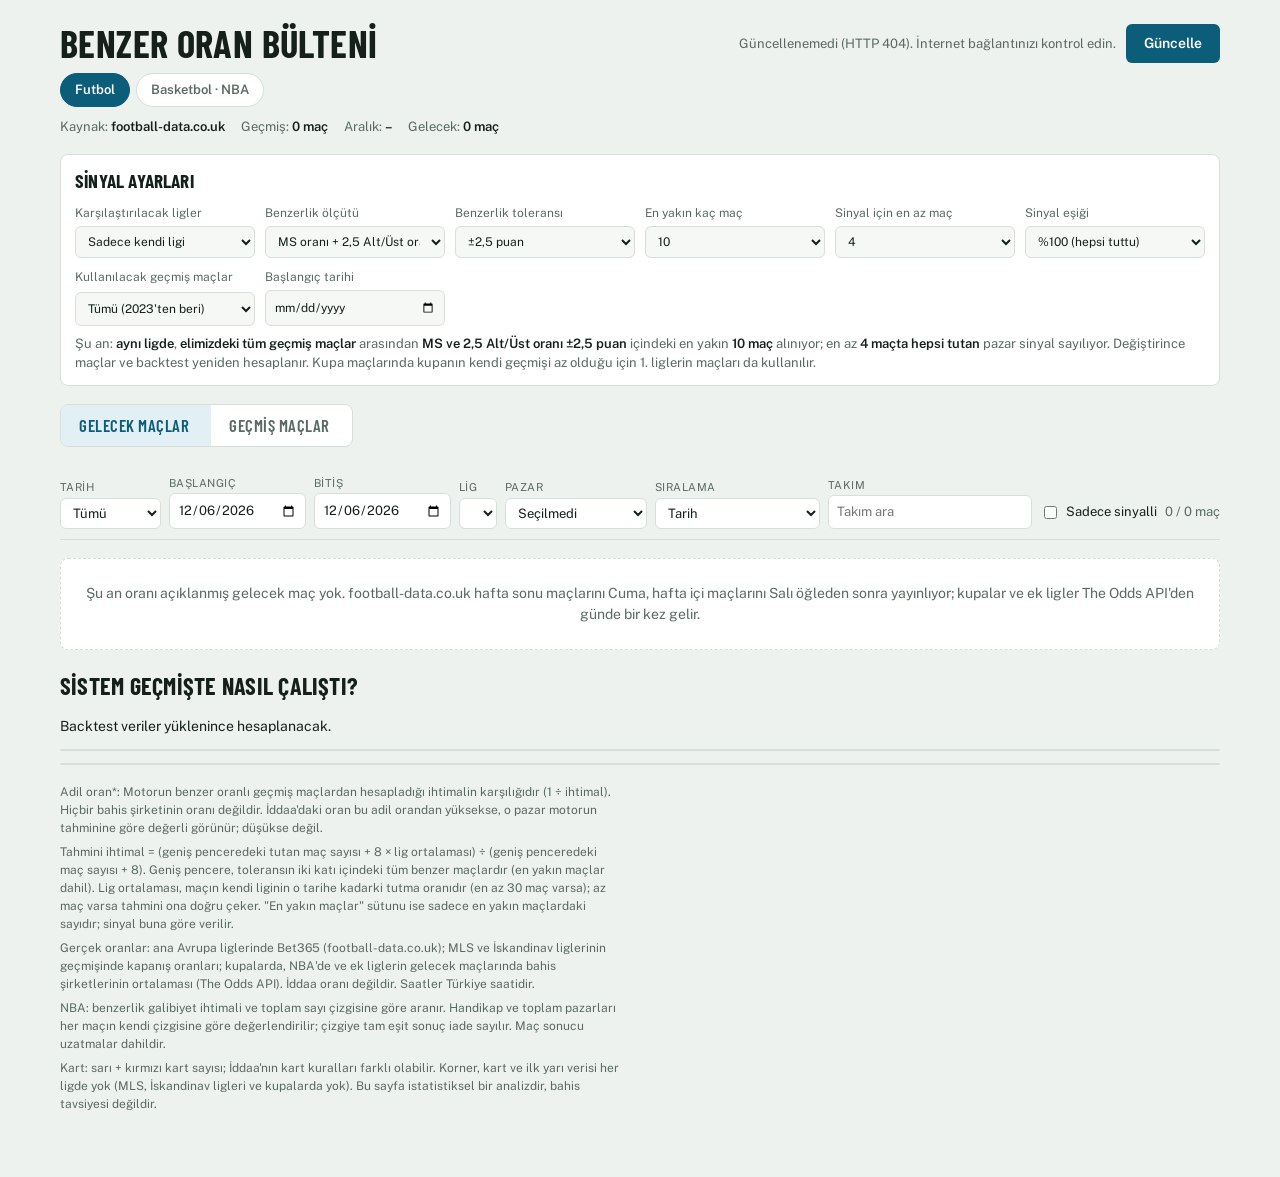
==== commit 20e6a2df: "MLS, İskandinav ligleri, Avrupa kupaları ve NBA eklendi; benzerlik ölçütü seçeneği; saatler TSİ Co-A" ====
--- a/index.html
+++ b/index.html
@@ -8,7 +8,7 @@
 <link rel="preconnect" href="https://fonts.googleapis.com">
 <link rel="stylesheet" href="https://fonts.googleapis.com/css2?family=Barlow+Condensed:wght@500;600;700&family=Public+Sans:wght@400;500;600&family=IBM+Plex+Mono:wght@400;500&display=swap">
 <style>
-/* Düzen: başlıkta Güncelle tuşu; Gelecek / Geçmiş sekmeleri; filtre çubuğu (tarih, lig, pazar, sıralama); iddaa bülteni gibi maç satırları, açılınca tüm pazarlar ve benzer maçlar; üstte sinyal ayarları, altta backtest. */
+/* Düzen: başlıkta Güncelle tuşu ve Futbol / NBA seçimi; Gelecek / Geçmiş sekmeleri; filtre çubuğu (tarih, lig, pazar, sıralama); iddaa bülteni gibi maç satırları, açılınca tüm pazarlar ve benzer maçlar; üstte sinyal ayarları, altta backtest. */
 :root {
   --bg: #eef2ef; --surface: #ffffff; --surface-2: #f6f8f6; --ink: #142019; --muted: #5a6a61; --line: #d6dfd8;
   --accent: #0b5d7a; --accent-soft: #e2eff4; --signal: #c98a06; --signal-soft: #fdf3dc;
@@ -50,6 +50,10 @@
 .tabs button { font: inherit; font-family: var(--f-display); font-size: 1.05rem; font-weight: 600; text-transform: uppercase; letter-spacing: .03em; color: var(--muted); background: transparent; border: 0; padding: 8px 18px; cursor: pointer; }
 .tabs button[aria-selected="true"] { background: var(--accent-soft); color: var(--accent); }
 .tabs button span { font-family: var(--f-mono); font-size: 12px; margin-left: 4px; }
+.spor { display: inline-flex; gap: 6px; flex-wrap: wrap; }
+.spor button { font: inherit; font-weight: 600; font-size: 13px; color: var(--muted); background: var(--surface); border: 1px solid var(--line); border-radius: 999px; padding: 6px 14px; cursor: pointer; }
+.spor button[aria-pressed="true"] { color: var(--on-accent); background: var(--accent); border-color: var(--accent); }
+.spor button:focus-visible, .tabs button:focus-visible { outline: 2px solid var(--accent); outline-offset: 2px; }
 .bar { background: var(--bg); padding-block: 10px; display: flex; flex-wrap: wrap; gap: 8px; align-items: end; border-bottom: 1px solid var(--line); }
 @media (min-width: 900px) { .bar { position: sticky; top: env(safe-area-inset-top, 0px); z-index: 5; } }
 .bar label { display: grid; gap: 2px; font-size: 11px; color: var(--muted); text-transform: uppercase; letter-spacing: .04em; }
@@ -136,16 +140,24 @@
       <h1>Benzer Oran Bülteni</h1>
       <div class="upd"><span class="upd-durum" id="upd-durum"></span><button class="btn" type="button" id="guncelle">Güncelle</button></div>
     </div>
+    <div class="spor" role="group" aria-label="Spor">
+      <button type="button" id="spor-futbol" aria-pressed="true">Futbol</button>
+      <button type="button" id="spor-nba" aria-pressed="false">Basketbol · NBA</button>
+    </div>
     <div class="meta" id="meta"><span>Veri yükleniyor…</span></div>
   </header>
 
   <section class="panel" id="ayarlar" aria-labelledby="ayar-baslik">
     <h2 id="ayar-baslik">Sinyal ayarları</h2>
     <div class="form">
-      <label for="a-havuz">Karşılaştırılacak ligler
+      <label for="a-havuz" id="s-havuz">Karşılaştırılacak ligler
         <select id="a-havuz"><option value="kendi">Sadece kendi ligi</option><option value="ulke">Aynı ülkenin ligleri</option><option value="seviye">Aynı seviyedeki ligler (ör. tüm 1. ligler)</option><option value="tum">Tüm ligler</option></select></label>
+      <label for="a-au" id="s-au">Benzerlik ölçütü
+        <select id="a-au"><option value="msau">MS oranı + 2,5 Alt/Üst oranı</option><option value="ms">Sadece MS oranı</option></select></label>
       <label for="a-tol">Benzerlik toleransı
         <select id="a-tol"><option value="0.015">±1,5 puan</option><option value="0.02">±2 puan</option><option value="0.025">±2,5 puan</option><option value="0.03">±3 puan</option><option value="0.04">±4 puan</option><option value="0.05">±5 puan</option></select></label>
+      <label for="a-ttol" id="s-ttol" hidden>Toplam sayı çizgisi toleransı
+        <select id="a-ttol"><option value="2">±2 sayı</option><option value="3">±3 sayı</option><option value="4">±4 sayı</option><option value="6">±6 sayı</option><option value="8">±8 sayı</option></select></label>
       <label for="a-max">En yakın kaç maç
         <select id="a-max"><option>5</option><option>8</option><option>10</option><option>15</option><option>20</option><option>30</option></select></label>
       <label for="a-min">Sinyal için en az maç
@@ -180,7 +192,6 @@
   <div class="banner" id="banner" hidden></div>
   <div id="fixtures"><div class="empty">Veri yükleniyor…</div></div>
 
-
   <section class="bt">
     <h2>Sistem geçmişte nasıl çalıştı?</h2>
     <p class="lead" id="bt-lead">Backtest veriler yüklenince hesaplanacak.</p>
@@ -193,16 +204,27 @@
 <script>
 (function () {
   "use strict";
+  // ================================================================ sabitler
   const LIGLER = {
     E0: "İngiltere Premier Lig", E1: "İngiltere Championship", E2: "İngiltere League One", E3: "İngiltere League Two",
     EC: "İngiltere National League", SC0: "İskoçya Premiership", SC1: "İskoçya Championship", SC2: "İskoçya League One",
     SC3: "İskoçya League Two", D1: "Almanya Bundesliga", D2: "Almanya 2. Bundesliga", I1: "İtalya Serie A", I2: "İtalya Serie B",
     SP1: "İspanya La Liga", SP2: "İspanya La Liga 2", F1: "Fransa Ligue 1", F2: "Fransa Ligue 2", N1: "Hollanda Eredivisie",
-    B1: "Belçika Pro Lig", P1: "Portekiz Liga", T1: "Türkiye Süper Lig", G1: "Yunanistan Süper Lig"
+    B1: "Belçika Pro Lig", P1: "Portekiz Liga", T1: "Türkiye Süper Lig", G1: "Yunanistan Süper Lig",
+    USA: "ABD MLS", SWE: "İsveç Allsvenskan", NOR: "Norveç Eliteserien", DNK: "Danimarka Superliga", FIN: "Finlandiya Veikkausliiga",
+    CL: "Şampiyonlar Ligi", EL: "Avrupa Ligi", ECL: "Konferans Ligi", NBA: "NBA"
   };
+  const ULKE = { E0: "ENG", E1: "ENG", E2: "ENG", E3: "ENG", EC: "ENG", SC0: "SCO", SC1: "SCO", SC2: "SCO", SC3: "SCO", D1: "GER", D2: "GER",
+    I1: "ITA", I2: "ITA", SP1: "ESP", SP2: "ESP", F1: "FRA", F2: "FRA", N1: "NED", B1: "BEL", P1: "POR", T1: "TUR", G1: "GRE",
+    USA: "USA", SWE: "SWE", NOR: "NOR", DNK: "DNK", FIN: "FIN", CL: "EUR", EL: "EUR", ECL: "EUR" };
+  const SEVIYE = { E0: 1, E1: 2, E2: 3, E3: 4, EC: 5, SC0: 1, SC1: 2, SC2: 3, SC3: 4, D1: 1, D2: 2, I1: 1, I2: 2, SP1: 1, SP2: 2,
+    F1: 1, F2: 2, N1: 1, B1: 1, P1: 1, T1: 1, G1: 1, USA: 1, SWE: 1, NOR: 1, DNK: 1, FIN: 1, CL: 1, EL: 1, ECL: 1 };
+  const KUPA = new Set(["CL", "EL", "ECL"]);
+  const OK_AD = ["Bet365", "Piyasa ortalaması", "Pinnacle", "En yüksek oran", "Pinnacle (kapanış)", "Piyasa ortalaması (kapanış)", "Bahis şirketleri ortalaması"];
+
   const g = m => m.ms[0] + m.ms[1];
-  // [kod, etiket, grup, gereken alan, test, Bet365 oran alanı]
-  const PAZARLAR = [
+  // [kod, etiket, grup, gereken alan, test (null = iade), gerçek oran alanı]
+  const FUTBOL_PAZARLAR = [
     ["MS1", "MS 1", "Maç sonucu", "ms", m => m.ms[0] > m.ms[1], "o1"],
     ["MSX", "MS X", "Maç sonucu", "ms", m => m.ms[0] === m.ms[1], "ox"],
     ["MS2", "MS 2", "Maç sonucu", "ms", m => m.ms[0] < m.ms[1], "o2"],
@@ -255,10 +277,40 @@
     ["C55U", "Kart 5,5 Üst", "Kart", "kart", m => m.kart >= 6],
     ["C55A", "Kart 5,5 Alt", "Kart", "kart", m => m.kart <= 5]
   ];
-  const PZ = {}; PAZARLAR.forEach((p, i) => PZ[p[0]] = { label: p[1], grup: p[2], i });
-  const sonucu = (pz, m) => (m[pz[3]] == null ? null : !!pz[4](m));
-
-  // ---------------------------------------------------------------- tarih
+  const fark = m => m.ms[0] - m.ms[1];
+  const iade = (v, kosul) => v === 0 ? null : kosul;
+  const bant = (a, b) => m => { const f = fark(m); return f >= a && f <= b; };
+  const NBA_PAZARLAR = [
+    ["N_MS1", "Ev sahibi kazanır", "Maç sonucu (uzatmalar dahil)", "ms", m => fark(m) > 0, "o1"],
+    ["N_MS2", "Deplasman kazanır", "Maç sonucu (uzatmalar dahil)", "ms", m => fark(m) < 0, "o2"],
+    ["N_HEV", "Ev handikabı kapatır", "Handikap (maçın kendi çizgisi)", "hnd", m => iade(fark(m) + m.hnd, fark(m) + m.hnd > 0), "hO1"],
+    ["N_HDEP", "Deplasman handikabı kapatır", "Handikap (maçın kendi çizgisi)", "hnd", m => iade(fark(m) + m.hnd, fark(m) + m.hnd < 0), "hO2"],
+    ["N_UST", "Toplam Üst", "Toplam sayı (maçın kendi çizgisi)", "tot", m => iade(g(m) - m.tot, g(m) > m.tot), "tO"],
+    ["N_ALT", "Toplam Alt", "Toplam sayı (maçın kendi çizgisi)", "tot", m => iade(g(m) - m.tot, g(m) < m.tot), "tU"],
+    ["N_EVU", "Ev takım toplamı Üst", "Takım sayıları (çizgiden hesaplanan)", "evT", m => iade(m.ms[0] - m.evT, m.ms[0] > m.evT)],
+    ["N_EVA", "Ev takım toplamı Alt", "Takım sayıları (çizgiden hesaplanan)", "evT", m => iade(m.ms[0] - m.evT, m.ms[0] < m.evT)],
+    ["N_DEPU", "Deplasman takım toplamı Üst", "Takım sayıları (çizgiden hesaplanan)", "depT", m => iade(m.ms[1] - m.depT, m.ms[1] > m.depT)],
+    ["N_DEPA", "Deplasman takım toplamı Alt", "Takım sayıları (çizgiden hesaplanan)", "depT", m => iade(m.ms[1] - m.depT, m.ms[1] < m.depT)],
+    ["N_E1", "Ev 1-5 farkla", "Kazanma farkı", "ms", bant(1, 5)],
+    ["N_E6", "Ev 6-10 farkla", "Kazanma farkı", "ms", bant(6, 10)],
+    ["N_E11", "Ev 11-15 farkla", "Kazanma farkı", "ms", bant(11, 15)],
+    ["N_E16", "Ev 16+ farkla", "Kazanma farkı", "ms", bant(16, 999)],
+    ["N_D1", "Deplasman 1-5 farkla", "Kazanma farkı", "ms", bant(-5, -1)],
+    ["N_D6", "Deplasman 6-10 farkla", "Kazanma farkı", "ms", bant(-10, -6)],
+    ["N_D11", "Deplasman 11-15 farkla", "Kazanma farkı", "ms", bant(-15, -11)],
+    ["N_D16", "Deplasman 16+ farkla", "Kazanma farkı", "ms", bant(-999, -16)],
+    ["N_TEK", "Toplam tek", "Tek / çift", "ms", m => g(m) % 2 === 1],
+    ["N_CIFT", "Toplam çift", "Tek / çift", "ms", m => g(m) % 2 === 0]
+  ];
+  function sporKur(ad, pazarlar) {
+    const PZ = {}; pazarlar.forEach((p, i) => PZ[p[0]] = { label: p[1], grup: p[2], i });
+    return { ad, PAZARLAR: pazarlar, PZ, P: pazarlar.length, TUM: [], GRUP: {}, FIK: [], ONEK: {}, HAVUZ: {}, SON_GUN: 0, ILK_GUN: 0, GECICI_SAY: 0 };
+  }
+  const SP = { futbol: sporKur("futbol", FUTBOL_PAZARLAR), nba: sporKur("nba", NBA_PAZARLAR) };
+  const sporOf = m => m.lig === "NBA" ? SP.nba : SP.futbol;
+  const sonucu = (pz, m) => { if (m[pz[3]] == null) return null; const r = pz[4](m); return r == null ? null : !!r; };
+
+  // ================================================================ tarih
   const GMS = 864e5;
   const gunNo = (y, mo, d) => Math.round(Date.UTC(y, mo - 1, d) / GMS);
   const bugun = (() => { const n = new Date(); return gunNo(n.getFullYear(), n.getMonth() + 1, n.getDate()); })();
@@ -271,131 +323,164 @@
   const kisaTarih = gn => { const d = tOf(gn); return String(d.getUTCDate()).padStart(2, "0") + "." + String(d.getUTCMonth() + 1).padStart(2, "0") + "." + String(d.getUTCFullYear()).slice(2); };
   const sezonBasi = gn => { const d = tOf(gn); const y = d.getUTCMonth() >= 6 ? d.getUTCFullYear() : d.getUTCFullYear() - 1; return gunNo(y, 7, 1); };
 
-  // ---------------------------------------------------------------- veri
-  const ULKE = { E0: "ENG", E1: "ENG", E2: "ENG", E3: "ENG", EC: "ENG", SC0: "SCO", SC1: "SCO", SC2: "SCO", SC3: "SCO", D1: "GER", D2: "GER",
-    I1: "ITA", I2: "ITA", SP1: "ESP", SP2: "ESP", F1: "FRA", F2: "FRA", N1: "NED", B1: "BEL", P1: "POR", T1: "TUR", G1: "GRE" };
-  const SEVIYE = { E0: 1, E1: 2, E2: 3, E3: 4, EC: 5, SC0: 1, SC1: 2, SC2: 3, SC3: 4, D1: 1, D2: 2, I1: 1, I2: 2, SP1: 1, SP2: 2,
-    F1: 1, F2: 2, N1: 1, B1: 1, P1: 1, T1: 1, G1: 1 };
-  const P = PAZARLAR.length;
-  function mac(lig, gun, saat, ev, dep, o1, ox, o2, ou, oa, ms, iy, korner, kart, gecici) {
+  // ================================================================ veri
+  function sVektor(m) {
+    const S = sporOf(m); if (!m.ms) return m;
+    m.s = new Int8Array(S.P);
+    for (let k = 0; k < S.P; k++) { const r = sonucu(S.PAZARLAR[k], m); m.s[k] = r == null ? -1 : r ? 1 : 0; }
+    return m;
+  }
+  function mac(lig, gun, saat, ev, dep, o1, ox, o2, ou, oa, ms, iy, korner, kart, gecici, ok) {
     const s = 1 / o1 + 1 / ox + 1 / o2;
     const m = { lig, gun, saat: saat || "", ev, dep, o1, ox, o2, ou: ou || null, oa: oa || null,
       p1: (1 / o1) / s, px: (1 / ox) / s, p2: (1 / o2) / s, pu: null, ms: ms || null, iy: iy || null,
-      korner: korner == null ? null : korner, kart: kart == null ? null : kart, gecici: !!gecici, s: null };
+      korner: korner == null ? null : korner, kart: kart == null ? null : kart, gecici: !!gecici, ok: ok == null ? 0 : ok, s: null };
     if (ou && oa) { const su = 1 / ou + 1 / oa; m.pu = (1 / ou) / su; }
-    if (m.ms) { m.s = new Int8Array(P); for (let k = 0; k < P; k++) { const r = sonucu(PAZARLAR[k], m); m.s[k] = r == null ? -1 : r ? 1 : 0; } }
-    return m;
+    return sVektor(m);
+  }
+  function nbaMac(gun, saat, ev, dep, ml1, ml2, hnd10, hO1, hO2, tot10, tO, tU, skor) {
+    const o = x => x ? x / 100 : null, o1 = o(ml1), o2 = o(ml2), s = 1 / o1 + 1 / o2;
+    const hnd = hnd10 == null ? null : hnd10 / 10, tot = tot10 == null ? null : tot10 / 10;
+    const m = { lig: "NBA", gun, saat: saat || "", ev, dep, o1, o2, ox: null, p1: (1 / o1) / s, p2: (1 / o2) / s, px: 0,
+      hnd, hO1: o(hO1), hO2: o(hO2), tot, tO: o(tO), tU: o(tU), pu: tot,
+      evT: tot != null && hnd != null ? (tot - hnd) / 2 : null, depT: tot != null && hnd != null ? (tot + hnd) / 2 : null,
+      ms: skor || null, iy: null, korner: null, kart: null, gecici: false, ok: 6, s: null };
+    return sVektor(m);
   }
   const mKey = m => m.lig + "|" + m.gun + "|" + m.ev + "|" + m.dep;
-  let TUM = [], GRUP = {}, FIK = [], SON_GUN = 0, ILK_GUN = 0, OLUSTURMA = null, GECICI_SAY = 0, HAVUZ = {}, ONEK = {};
+  let OLUSTURMA = null, ODDS_API = null;
   function veriAc(V) {
     const T = V.takim, L = V.lig, o = x => x ? x / 100 : null;
-    const sonuclu = (r, g) => mac(L[r[0]], r[1], r[2], T[r[3]], T[r[4]], r[11] / 100, r[12] / 100, r[13] / 100, o(r[14]), o(r[15]),
-      [r[5], r[6]], r[7] == null ? null : [r[7], r[8]], r[9], r[10], g);
-    TUM = V.m.map(r => sonuclu(r, false));
-    const var_ = new Set(TUM.map(mKey));
+    const F = SP.futbol, N = SP.nba;
+    const sonuclu = (r, gec) => mac(L[r[0]], r[1], r[2], T[r[3]], T[r[4]], r[11] / 100, r[12] / 100, r[13] / 100, o(r[14]), o(r[15]),
+      [r[5], r[6]], r[7] == null ? null : [r[7], r[8]], r[9], r[10], gec, r[16]);
+    F.TUM = V.m.map(r => sonuclu(r, false));
+    const var_ = new Set(F.TUM.map(mKey));
     const gec = (V.g || []).map(r => sonuclu(r, true)).filter(m => !var_.has(mKey(m)));
-    GECICI_SAY = gec.length; gec.forEach(m => { TUM.push(m); var_.add(mKey(m)); });
-    FIK = (V.f || []).map(r => mac(L[r[0]], r[1], r[2], T[r[3]], T[r[4]], r[5] / 100, r[6] / 100, r[7] / 100, o(r[8]), o(r[9])))
-      .filter(m => !var_.has(mKey(m)));
-    GRUP = {};
-    TUM.forEach(m => (GRUP[m.lig] = GRUP[m.lig] || []).push(m));
-    const sirala = l => l.sort((a, b) => a.gun - b.gun || a.saat.localeCompare(b.saat));
-    Object.values(GRUP).forEach(sirala);
-    SON_GUN = TUM.reduce((a, m) => Math.max(a, m.gun), 0);
-    ILK_GUN = TUM.reduce((a, m) => Math.min(a, m.gun), Infinity);
-    OLUSTURMA = V.olusturma || null;
-    onekHazirla(); havuzKur();
-  }
-  // Her lig için pazar bazında birikimli sayılar: herhangi bir tarih aralığındaki lig ortalamasını hızlı vermek için.
-  function onekHazirla() {
-    ONEK = {};
-    for (const [lk, l] of Object.entries(GRUP)) {
-      const N = l.length, n = new Int32Array((N + 1) * P), h = new Int32Array((N + 1) * P);
+    F.GECICI_SAY = gec.length; gec.forEach(m => { F.TUM.push(m); var_.add(mKey(m)); });
+    F.FIK = (V.f || []).map(r => mac(L[r[0]], r[1], r[2], T[r[3]], T[r[4]], r[5] / 100, r[6] / 100, r[7] / 100, o(r[8]), o(r[9]),
+      null, null, null, null, false, r[10])).filter(m => !var_.has(mKey(m)));
+    const nb = V.nba || { m: [], f: [] };
+    N.TUM = nb.m.map(r => nbaMac(r[0], r[1], T[r[2]], T[r[3]], r[6], r[7], r[8], r[9], r[10], r[11], r[12], r[13], [r[4], r[5]]));
+    N.FIK = nb.f.map(r => nbaMac(r[0], r[1], T[r[2]], T[r[3]], r[4], r[5], r[6], r[7], r[8], r[9], r[10], r[11], null));
+    OLUSTURMA = V.olusturma || null; ODDS_API = V.odds_api || null;
+    for (const S of [F, N]) {
+      S.GRUP = {};
+      S.TUM.forEach(m => (S.GRUP[m.lig] = S.GRUP[m.lig] || []).push(m));
+      Object.values(S.GRUP).forEach(l => l.sort((a, b) => a.gun - b.gun || a.saat.localeCompare(b.saat)));
+      S.SON_GUN = S.TUM.reduce((a, m) => Math.max(a, m.gun), 0);
+      S.ILK_GUN = S.TUM.reduce((a, m) => Math.min(a, m.gun), Infinity);
+      onekHazirla(S); havuzKur(S);
+    }
+  }
+  // Her lig için pazar bazında birikimli sayılar (lig ortalamasını hızlı vermek için)
+  function onekHazirla(S) {
+    S.ONEK = {};
+    for (const [lk, l] of Object.entries(S.GRUP)) {
+      const N = l.length, P = S.P, n = new Int32Array((N + 1) * P), h = new Int32Array((N + 1) * P);
       for (let i = 0; i < N; i++) { const s = l[i].s; for (let k = 0; k < P; k++) {
         n[(i + 1) * P + k] = n[i * P + k] + (s[k] < 0 ? 0 : 1); h[(i + 1) * P + k] = h[i * P + k] + (s[k] > 0 ? 1 : 0); } }
-      ONEK[lk] = { n, h };
-    }
-  }
-  function ligOrt(lk, bas, bitis, k) {
-    const o = ONEK[lk]; if (!o) return null;
-    const n = o.n[bitis * P + k] - o.n[bas * P + k];
-    return n ? (o.h[bitis * P + k] - o.h[bas * P + k]) / n : null;
+      S.ONEK[lk] = { n, h };
+    }
+  }
+  function ligOrt(S, lk, bas, bitis, k) {
+    const o = S.ONEK[lk]; if (!o) return null;
+    const n = o.n[bitis * S.P + k] - o.n[bas * S.P + k];
+    return n >= 30 ? (o.h[bitis * S.P + k] - o.h[bas * S.P + k]) / n : null;
   }
   const ONCUL = 8; // az veride tahmini lig ortalamasına çeken ağırlık (8 sanal maç)
 
-  // Karşılaştırma havuzu: benzer maçların aranacağı lig grubu
-  const havuzAnahtar = lig => A.havuz === "ulke" ? "U:" + ULKE[lig] : A.havuz === "seviye" ? "S:" + SEVIYE[lig] : A.havuz === "tum" ? "*" : lig;
-  function havuzKur() {
-    HAVUZ = {};
-    const gr = {};
-    TUM.forEach(m => { const k = havuzAnahtar(m.lig); (gr[k] = gr[k] || []).push(m); });
-    for (const [k, l] of Object.entries(gr)) {
-      l.sort((a, b) => a.gun - b.gun || a.saat.localeCompare(b.saat));
+  // Karşılaştırma havuzu: benzer maçların aranacağı maç grubu
+  function havuzAnahtar(S, lig) {
+    if (S.ad === "nba") return "NBA";
+    if (A.havuz === "tum") return "*";
+    if (KUPA.has(lig)) return A.havuz === "seviye" ? "S:1" : "K:" + lig; // kupalar: kendi kupası + 1. ligler
+    if (A.havuz === "ulke") return "U:" + ULKE[lig];
+    if (A.havuz === "seviye") return "S:" + SEVIYE[lig];
+    return lig;
+  }
+  function uye(anahtar, m) {
+    if (anahtar === "*" || anahtar === "NBA") return true;
+    const t = anahtar.slice(0, 2), v = anahtar.slice(2);
+    if (t === "K:") return m.lig === v || SEVIYE[m.lig] === 1;
+    if (t === "U:") return ULKE[m.lig] === v;
+    if (t === "S:") return String(SEVIYE[m.lig]) === v;
+    return m.lig === anahtar;
+  }
+  function havuzKur(S) {
+    S.HAVUZ = {};
+    const anahtarlar = new Set(S.TUM.concat(S.FIK).map(m => havuzAnahtar(S, m.lig)));
+    for (const k of anahtarlar) {
+      const l = S.TUM.filter(m => uye(k, m)).sort((a, b) => a.gun - b.gun || a.saat.localeCompare(b.saat));
       const N = l.length, G = new Int32Array(N), P1 = new Float64Array(N), P2 = new Float64Array(N), PX = new Float64Array(N), PU = new Float64Array(N);
-      l.forEach((m, i) => { G[i] = m.gun; P1[i] = m.p1; P2[i] = m.p2; PX[i] = m.px; PU[i] = m.pu == null ? NaN : m.pu; });
-      HAVUZ[k] = { l, G, P1, P2, PX, PU };
-    }
-  }
-
-  // ---------------------------------------------------------------- analiz
+      let puSay = 0;
+      l.forEach((m, i) => { G[i] = m.gun; P1[i] = m.p1; P2[i] = m.p2; PX[i] = m.px; PU[i] = m.pu == null ? NaN : m.pu; if (m.pu != null) puSay++; });
+      S.HAVUZ[k] = { l, G, P1, P2, PX, PU, puOran: N ? puSay / N : 0 };
+    }
+  }
+
+  // ================================================================ analiz
   function bitisBul(l, gun) { let lo = 0, hi = l.length; while (lo < hi) { const md = (lo + hi) >> 1; if (l[md].gun < gun) lo = md + 1; else hi = md; } return lo; }
   function bitisBulG(G, gun) { let lo = 0, hi = G.length; while (lo < hi) { const md = (lo + hi) >> 1; if (G[md] < gun) lo = md + 1; else hi = md; } return lo; }
-  // Hedef maça oranca yakın geçmiş maçları tarar. yakin: ±tol içinde (mesafeyle), genis: ±2·tol içinde.
-  function tara(t, H, bas, bitis, tol) {
-    const tol2 = tol * 2, yakin = [], genis = [];
-    const a1 = t.p1, a2 = t.p2, ax = t.px, au = t.pu, auVar = au != null;
+  // yakin: ±tol içinde (mesafeyle), genis: ±2·tol içinde. tolU: toplam çizgisi toleransı (futbolda ihtimal, NBA'de sayı).
+  function tara(t, H, bas, bitis, tol, tolU, auVar) {
+    const tol2 = tol * 2, tolU2 = tolU * 2, oran = tolU ? tol / tolU : 1, yakin = [], genis = [];
+    const a1 = t.p1, a2 = t.p2, ax = t.px, au = t.pu;
     const P1 = H.P1, P2 = H.P2, PX = H.PX, PU = H.PU;
     for (let i = bas; i < bitis; i++) {
       const d1 = Math.abs(a1 - P1[i]); if (d1 > tol2) continue;
       const d2 = Math.abs(a2 - P2[i]); if (d2 > tol2) continue;
       let d = d1 > d2 ? d1 : d2; const dx = Math.abs(ax - PX[i]); if (dx > d) d = dx;
-      if (auVar) { const pu = PU[i]; if (pu !== pu) continue; const du = Math.abs(au - pu); if (du > tol2) continue; if (du > d) d = du; }
+      if (auVar) { const pu = PU[i]; if (pu !== pu) continue; const du = Math.abs(au - pu); if (du > tolU2) continue; const dn = du * oran; if (dn > d) d = dn; }
       genis.push(i); if (d <= tol) yakin.push([d, i]);
     }
     yakin.sort((x, y) => x[0] - y[0] || H.G[y[1]] - H.G[x[1]]);
     return { yakin, genis };
   }
   function sinirlar(t) {
-    const H = HAVUZ[havuzAnahtar(t.lig)], L = GRUP[t.lig] || [];
-    return { H, bas: H ? (GBAS == null ? 0 : bitisBulG(H.G, GBAS)) : 0, bitis: H ? bitisBulG(H.G, t.gun) : 0,
+    const S = sporOf(t), H = S.HAVUZ[havuzAnahtar(S, t.lig)], L = S.GRUP[t.lig] || [];
+    const tolU = S.ad === "nba" ? A.ttol : A.tol;
+    const auVar = t.pu != null && H != null && H.puOran > 0.5 && (S.ad === "nba" || A.au !== "ms");
+    return { S, H, tolU, auVar, bas: H ? (GBAS == null ? 0 : bitisBulG(H.G, GBAS)) : 0, bitis: H ? bitisBulG(H.G, t.gun) : 0,
       la: GBAS == null ? 0 : bitisBul(L, GBAS), lb: bitisBul(L, t.gun) };
   }
   function analiz(t) {
-    const { H, bas, bitis, la, lb } = sinirlar(t);
+    const { S, H, tolU, auVar, bas, bitis, la, lb } = sinirlar(t), P = S.P;
     const n = new Int32Array(P), h = new Int32Array(P), gn = new Int32Array(P), gh = new Int32Array(P);
     let benzer = [];
     if (H && bitis > bas) {
-      const { yakin, genis } = tara(t, H, bas, bitis, A.tol);
+      const { yakin, genis } = tara(t, H, bas, bitis, A.tol, tolU, auVar);
       const sec = yakin.slice(0, A.max).map(x => x[1]), secSet = new Set(sec);
       benzer = sec.map(i => H.l[i]);
       for (const i of sec) { const s = H.l[i].s; for (let k = 0; k < P; k++) if (s[k] >= 0) { n[k]++; h[k] += s[k]; } }
       for (const i of genis) { if (secSet.has(i)) continue; const s = H.l[i].s; for (let k = 0; k < P; k++) if (s[k] >= 0) { gn[k]++; gh[k] += s[k]; } }
     }
-    const pazar = PAZARLAR.map((pz, k) => {
-      const tn = n[k] + gn[k], lo = ligOrt(t.lig, la, lb, k);
+    const pazar = S.PAZARLAR.map((pz, k) => {
+      const tn = n[k] + gn[k], lo = ligOrt(S, t.lig, la, lb, k);
       const tah = lo == null ? (tn ? (h[k] + gh[k]) / tn : null) : (h[k] + gh[k] + ONCUL * lo) / (tn + ONCUL);
       return { kod: pz[0], n: n[k], h: h[k], normal: gn[k] ? gh[k] / gn[k] : null, ng: gn[k], tah, tn, lo, gh: gh[k],
         sinyal: n[k] >= A.min && n[k] > 0 && h[k] / n[k] >= A.esik - 1e-9 };
     });
-    return { benzer, pazar };
+    return { benzer, pazar, auVar };
   }
 
   // Backtest: her maç sadece kendinden önceki maçlarla analiz edilir. Parça parça çalışır, sayfa donmaz.
-  async function backtest(iptal, ilerle) {
-    const testBas = Math.max(gunNo(tOf(sezonBasi(ILK_GUN)).getUTCFullYear() + 1, 7, 1), GBAS == null ? -Infinity : GBAS);
-    const top = {}; PAZARLAR.forEach(p => top[p[0]] = { s: 0, t: 0, nt: 0, pt: 0, pn: 0, kar: 0, on: 0, tn: 0, th: 0 });
+  async function backtest(S, iptal, ilerle) {
+    const P = S.P;
+    const testBas = S.ad === "nba" ? Math.max(S.ILK_GUN + 21, GBAS == null ? -Infinity : GBAS)
+      : Math.max(gunNo(tOf(sezonBasi(S.ILK_GUN)).getUTCFullYear() + 1, 7, 1), GBAS == null ? -Infinity : GBAS);
+    const top = {}; S.PAZARLAR.forEach(p => top[p[0]] = { s: 0, t: 0, nt: 0, pt: 0, pn: 0, kar: 0, on: 0, tn: 0, th: 0 });
     const lig = {}; let testMac = 0;
     const hedefler = [];
-    for (const l of Object.values(GRUP)) for (const t of l) if (t.gun >= testBas) hedefler.push(t);
+    for (const l of Object.values(S.GRUP)) for (const t of l) if (t.gun >= testBas) hedefler.push(t);
     const n = new Int32Array(P), h = new Int32Array(P);
     for (let j = 0; j < hedefler.length; j++) {
       if (j % 300 === 0) { await new Promise(r => setTimeout(r, 0)); if (iptal()) return null; ilerle(Math.round(j / hedefler.length * 100)); }
       const t = hedefler[j]; testMac++;
-      for (let k = 0; k < P; k++) if (t.s[k] >= 0) { top[PAZARLAR[k][0]].tn++; top[PAZARLAR[k][0]].th += t.s[k]; }
-      const { H, bas, bitis } = sinirlar(t);
+      for (let k = 0; k < P; k++) if (t.s[k] >= 0) { top[S.PAZARLAR[k][0]].tn++; top[S.PAZARLAR[k][0]].th += t.s[k]; }
+      const { H, tolU, auVar, bas, bitis } = sinirlar(t);
       if (!H || bitis <= bas) continue;
-      const { yakin, genis } = tara(t, H, bas, bitis, A.tol);
+      const { yakin, genis } = tara(t, H, bas, bitis, A.tol, tolU, auVar);
       const sec = yakin.slice(0, A.max).map(x => x[1]);
       n.fill(0); h.fill(0);
       for (const i of sec) { const s = H.l[i].s; for (let k = 0; k < P; k++) if (s[k] >= 0) { n[k]++; h[k] += s[k]; } }
@@ -404,23 +489,29 @@
         if (!(n[k] >= A.min && n[k] > 0 && h[k] / n[k] >= A.esik - 1e-9) || t.s[k] < 0) continue;
         if (!secSet) secSet = new Set(sec);
         let gn = 0, gh = 0; for (const i of genis) { if (secSet.has(i)) continue; const v = H.l[i].s[k]; if (v >= 0) { gn++; gh += v; } }
-        const normal = gn ? gh / gn : 1, s = t.s[k], pz = PAZARLAR[k];
+        const normal = gn ? gh / gn : 1, s = t.s[k], pz = S.PAZARLAR[k];
         const a = top[pz[0]]; a.s++; a.t += s; a.nt += normal;
         const oran = pz[5] ? t[pz[5]] : null;
-        if (oran) { a.on++; a.pt += 1 / oran / (pz[5] === "ou" || pz[5] === "oa" ? (1 / t.ou + 1 / t.oa) : (1 / t.o1 + 1 / t.ox + 1 / t.o2)); a.pn++; a.kar += s ? oran - 1 : -1; }
+        if (oran) {
+          const es = { o1: "o2", o2: "o1", ox: null, ou: "oa", oa: "ou", hO1: "hO2", hO2: "hO1", tO: "tU", tU: "tO" }[pz[5]];
+          const marj = pz[5] === "o1" || pz[5] === "ox" || pz[5] === "o2" ? (1 / t.o1 + 1 / t.o2 + (t.ox ? 1 / t.ox : 0)) : (t[es] ? 1 / oran + 1 / t[es] : null);
+          if (marj) { a.pt += 1 / oran / marj; a.pn++; }
+          a.on++; a.kar += s ? oran - 1 : -1;
+        }
         const l = lig[t.lig] = lig[t.lig] || { s: 0, t: 0, nt: 0 }; l.s++; l.t += s; l.nt += normal;
       }
     }
     return { testMac, baslangic: testBas,
-      satirlar: PAZARLAR.map(pz => { const a = top[pz[0]]; return { kod: pz[0], sinyal: a.s, tuttu: a.t, oran: a.s ? a.t / a.s : null,
+      satirlar: S.PAZARLAR.map(pz => { const a = top[pz[0]]; return { kod: pz[0], sinyal: a.s, tuttu: a.t, oran: a.s ? a.t / a.s : null,
         normal: a.s ? a.nt / a.s : null, genel: a.tn ? a.th / a.tn : null, piyasa: a.pn ? a.pt / a.pn : null, oranli: a.on, kar: a.on ? a.kar : null }; }),
       ligler: Object.entries(lig).map(([k, v]) => ({ lig: k, sinyal: v.s, tuttu: v.t, oran: v.t / v.s, normal: v.nt / v.s })) };
   }
 
-  // ---------------------------------------------------------------- yardımcılar
+  // ================================================================ yardımcılar
   const $ = id => document.getElementById(id);
   const el = (tag, cls, txt) => { const e = document.createElement(tag); if (cls) e.className = cls; if (txt != null) e.textContent = txt; return e; };
   const virgul = x => x == null ? "–" : Number(x).toFixed(2).replace(".", ",");
+  const cizgi = x => x == null ? "–" : (x > 0 ? "+" : "") + String(x).replace(".", ",");
   const yuzde = x => x == null ? "–" : "%" + Math.round(x * 100);
   const binlik = x => Number(x).toLocaleString("tr-TR");
   const adil = p => p == null || p <= 0 ? "–" : virgul(Math.max(1.01, 1 / p));
@@ -428,12 +519,12 @@
   const saklaAl = (k, v) => { try { const s = localStorage.getItem(k); return s ? JSON.parse(s) : v; } catch (e) { return v; } };
   const saklaYaz = (k, v) => { try { localStorage.setItem(k, JSON.stringify(v)); } catch (e) { } };
 
-  // ---------------------------------------------------------------- ayarlar
-  const A = Object.assign({ tol: 0.025, max: 10, min: 4, esik: 1, gsec: "tum", gbas: null, havuz: "kendi" }, saklaAl("bob-ayar", {}));
+  // ================================================================ ayarlar
+  const A = Object.assign({ tol: 0.025, max: 10, min: 4, esik: 1, gsec: "tum", gbas: null, havuz: "kendi", au: "msau", ttol: 4 }, saklaAl("bob-ayar", {}));
   if (!["kendi", "ulke", "seviye", "tum"].includes(A.havuz)) A.havuz = "kendi";
-  $("a-havuz").value = A.havuz;
+  if (!["msau", "ms"].includes(A.au)) A.au = "msau";
+  $("a-havuz").value = A.havuz; $("a-au").value = A.au; $("a-ttol").value = String(A.ttol);
   $("a-tol").value = String(A.tol); $("a-max").value = String(A.max); $("a-min").value = String(A.min); $("a-esik").value = String(A.esik);
-  // Benzer maç aramasında kullanılacak en eski maç tarihi (null = tüm veri)
   let GBAS = null;
   function gbasHesapla() {
     const y = tOf(sezonBasi(bugun)).getUTCFullYear();
@@ -447,42 +538,57 @@
     $("a-gbas").value = GBAS == null ? "" : iso(GBAS);
   }
   gbasHesapla();
+  let C = SP[saklaAl("bob-spor", "futbol")] || SP.futbol;
   function ayarOzet() {
     const o = $("ayar-ozet"); o.textContent = "";
+    const zaman = el("b", null, GBAS == null ? "elimizdeki tüm geçmiş maçlar" : kisaTarih(GBAS) + " ve sonrasında oynanan maçlar");
+    const sonu = [" alınıyor; en az ", el("b", null, A.min + " maçta"), " ", el("b", null, A.esik === 1 ? "hepsi tutan" : "%" + Math.round(A.esik * 100) + " ve üzeri tutan"),
+      " pazar sinyal sayılıyor. Değiştirince maçlar ve backtest yeniden hesaplanır."];
+    if (C.ad === "nba") {
+      o.append("Şu an: NBA'de, ", zaman, " arasından galibiyet ihtimali ", el("b", null, "±" + (A.tol * 100).toLocaleString("tr-TR") + " puan"),
+        " ve toplam sayı çizgisi ", el("b", null, "±" + A.ttol + " sayı"), " içindeki en yakın ", el("b", null, A.max + " maç"), ...sonu);
+      return;
+    }
     const HV = { kendi: "aynı ligde", ulke: "aynı ülkenin liglerinde", seviye: "aynı seviyedeki liglerde", tum: "tüm liglerde" };
-    o.append("Şu an: ", el("b", null, HV[A.havuz]), ", ", el("b", null, GBAS == null ? "elimizdeki tüm geçmiş maçlar" : kisaTarih(GBAS) + " ve sonrasında oynanan maçlar"), " arasından oranı ",
-      el("b", null, "±" + (A.tol * 100).toLocaleString("tr-TR") + " puan"), " içindeki en yakın ",
-      el("b", null, A.max + " maç"), " alınıyor; en az ", el("b", null, A.min + " maçta"), " ", el("b", null, A.esik === 1 ? "hepsi tutan" : "%" + Math.round(A.esik * 100) + " ve üzeri tutan"),
-      " pazar sinyal sayılıyor. Değiştirince maçlar ve backtest yeniden hesaplanır." +
-      (A.havuz !== "kendi" ? " Korner ve kart ortalamaları ligden lige çok değiştiği için bu pazarlarda kendi ligi daha güvenilirdir." : ""));
-  }
-  ayarOzet();
-  ["a-tol", "a-max", "a-min", "a-esik"].forEach(id => $(id).addEventListener("change", () => {
+    o.append("Şu an: ", el("b", null, HV[A.havuz]), ", ", zaman, " arasından ", el("b", null, A.au === "ms" ? "MS oranı" : "MS ve 2,5 Alt/Üst oranı"),
+      " ", el("b", null, "±" + (A.tol * 100).toLocaleString("tr-TR") + " puan"), " içindeki en yakın ", el("b", null, A.max + " maç"), ...sonu,
+      A.havuz !== "kendi" ? " Korner ve kart ortalamaları ligden lige çok değiştiği için bu pazarlarda kendi ligi daha güvenilirdir." : "",
+      " Kupa maçlarında kupanın kendi geçmişi az olduğu için 1. liglerin maçları da kullanılır.");
+  }
+  function ayarGorunum() {
+    const nba = C.ad === "nba";
+    $("s-havuz").hidden = nba; $("s-au").hidden = nba; $("s-ttol").hidden = !nba;
+  }
+  function hepsiniYenile(havuzDa) {
+    saklaYaz("bob-ayar", A); ayarOzet();
+    if (havuzDa) { havuzKur(SP.futbol); havuzKur(SP.nba); }
+    onbellek.clear(); listeHazirla(); btBaslat();
+  }
+  ["a-tol", "a-max", "a-min", "a-esik", "a-ttol", "a-au"].forEach(id => $(id).addEventListener("change", () => {
     A.tol = Number($("a-tol").value); A.max = Number($("a-max").value); A.min = Number($("a-min").value); A.esik = Number($("a-esik").value);
-    saklaYaz("bob-ayar", A); ayarOzet(); onbellek.clear(); listeHazirla(); btBaslat();
+    A.ttol = Number($("a-ttol").value); A.au = $("a-au").value;
+    hepsiniYenile(false);
   }));
-  $("a-havuz").addEventListener("change", e => {
-    A.havuz = e.target.value; saklaYaz("bob-ayar", A); ayarOzet(); havuzKur(); onbellek.clear(); listeHazirla(); btBaslat();
-  });
-  function gecmisDegisti() { gbasHesapla(); saklaYaz("bob-ayar", A); ayarOzet(); onbellek.clear(); listeHazirla(); btBaslat(); }
+  $("a-havuz").addEventListener("change", e => { A.havuz = e.target.value; hepsiniYenile(true); });
   $("a-gecmis").addEventListener("change", e => {
-    A.gsec = e.target.value;
-    if (A.gsec === "ozel" && !A.gbas) A.gbas = iso(sezonBasi(bugun));
-    gecmisDegisti();
+    A.gsec = e.target.value; if (A.gsec === "ozel" && !A.gbas) A.gbas = iso(sezonBasi(bugun));
+    gbasHesapla(); hepsiniYenile(false);
   });
   $("a-gbas").addEventListener("change", e => {
     if (!e.target.value) { A.gsec = "tum"; A.gbas = null; } else { A.gsec = "ozel"; A.gbas = e.target.value; }
-    gecmisDegisti();
+    gbasHesapla(); hepsiniYenile(false);
   });
 
-  // ---------------------------------------------------------------- filtreler
-  const fp = $("f-pazar");
-  fp.append(new Option("Seçilmedi", ""));
-  let og = null;
-  PAZARLAR.forEach(p => { if (!og || og.label !== p[2]) { og = document.createElement("optgroup"); og.label = p[2]; fp.append(og); } og.append(new Option(p[1], p[0])); });
-  const F = Object.assign({ pazar: "", sira: "tarih" }, saklaAl("bob-filtre", {}));
-  fp.value = PZ[F.pazar] ? F.pazar : ""; $("f-sira").value = F.sira;
-
+  // ================================================================ filtreler
+  const F = Object.assign({ pazar: {}, sira: "tarih" }, saklaAl("bob-filtre2", {}));
+  if (typeof F.pazar !== "object" || !F.pazar) F.pazar = {};
+  const seciliPazar = () => C.PZ[F.pazar[C.ad]] ? F.pazar[C.ad] : "";
+  function pazarSecimi() {
+    const fp = $("f-pazar"); fp.textContent = ""; fp.append(new Option("Seçilmedi", ""));
+    let og = null;
+    C.PAZARLAR.forEach(p => { if (!og || og.label !== p[2]) { og = document.createElement("optgroup"); og.label = p[2]; fp.append(og); } og.append(new Option(p[1], p[0])); });
+    fp.value = seciliPazar(); $("f-sira").value = F.sira;
+  }
   let gorunum = "g";
   const HIZLI = {
     g: [["tum", "Tümü"], ["bugun", "Bugün"], ["yarin", "Yarın"], ["3", "3 gün"], ["7", "7 gün"], ["ozel", "Özel aralık"]],
@@ -491,12 +597,12 @@
   function hizliUygula(k) {
     let bas, bit;
     if (gorunum === "g") {
-      const son = FIK.reduce((a, m) => Math.max(a, m.gun), bugun);
+      const son = C.FIK.reduce((a, m) => Math.max(a, m.gun), bugun);
       if (k === "bugun") { bas = bit = bugun; } else if (k === "yarin") { bas = bit = bugun + 1; }
       else if (k === "3") { bas = bugun; bit = bugun + 2; } else if (k === "7") { bas = bugun; bit = bugun + 6; }
       else { bas = bugun; bit = Math.max(son, bugun); }
     } else {
-      const son = SON_GUN || bugun - 1;
+      const son = C.SON_GUN || bugun - 1;
       if (k === "dun") { bas = bit = Math.min(bugun - 1, son); } else if (k === "30") { bas = son - 29; bit = son; }
       else if (k === "sezon") { bas = sezonBasi(son); bit = son; } else { bas = son - 6; bit = son; }
     }
@@ -510,49 +616,69 @@
   $("f-hizli").addEventListener("change", e => { if (e.target.value !== "ozel") { hizliUygula(e.target.value); listeHazirla(); } });
   ["f-bas", "f-bit"].forEach(id => $(id).addEventListener("change", () => { $("f-hizli").value = "ozel"; listeHazirla(); }));
   ["f-lig", "f-ara", "f-sinyal"].forEach(id => $(id).addEventListener("input", ciz));
-  fp.addEventListener("change", () => { F.pazar = fp.value; if (!F.pazar && F.sira === "ihtimal") { F.sira = "tarih"; $("f-sira").value = "tarih"; } saklaYaz("bob-filtre", F); ciz(); });
-  $("f-sira").addEventListener("change", e => { F.sira = e.target.value; saklaYaz("bob-filtre", F); ciz(); });
-  function sekme(v) {
-    gorunum = v; $("tab-g").setAttribute("aria-selected", String(v === "g")); $("tab-p").setAttribute("aria-selected", String(v === "p"));
-    hizliDoldur(); listeHazirla();
-  }
+  $("f-pazar").addEventListener("change", e => { F.pazar[C.ad] = e.target.value; if (!e.target.value && F.sira === "ihtimal") { F.sira = "tarih"; $("f-sira").value = "tarih"; } saklaYaz("bob-filtre2", F); ciz(); });
+  $("f-sira").addEventListener("change", e => { F.sira = e.target.value; saklaYaz("bob-filtre2", F); ciz(); });
+  function sekmeIsaretle() { $("tab-g").setAttribute("aria-selected", String(gorunum === "g")); $("tab-p").setAttribute("aria-selected", String(gorunum === "p")); }
+  function sekme(v) { gorunum = v; sekmeIsaretle(); hizliDoldur(); listeHazirla(); }
   $("tab-g").addEventListener("click", () => sekme("g"));
   $("tab-p").addEventListener("click", () => sekme("p"));
-
-  // ---------------------------------------------------------------- liste
+  function sporSec(ad, ilk) {
+    C = SP[ad]; saklaYaz("bob-spor", ad);
+    $("spor-futbol").setAttribute("aria-pressed", String(ad === "futbol")); $("spor-nba").setAttribute("aria-pressed", String(ad === "nba"));
+    ayarGorunum(); ayarOzet(); pazarSecimi(); metaCiz();
+    if (!ilk) { gorunum = C.FIK.some(m => m.gun >= bugun) || !C.TUM.length ? "g" : "p"; sekmeIsaretle(); hizliDoldur(); listeHazirla(); btBaslat(); }
+  }
+  $("spor-futbol").addEventListener("click", () => sporSec("futbol"));
+  $("spor-nba").addEventListener("click", () => sporSec("nba"));
+
+  // ================================================================ liste
   const onbellek = new Map();
   let VIEW = [];
   function analizAl(t) {
-    const k = t.lig + "|" + t.gun + "|" + t.ev + "|" + t.dep + "|" + (t.ms ? 1 : 0);
+    const k = mKey(t) + "|" + (t.ms ? 1 : 0);
     if (onbellek.has(k)) return onbellek.get(k);
-    const r = analiz(t);
-    onbellek.set(k, r); return r;
+    const r = analiz(t); onbellek.set(k, r); return r;
   }
   function listeHazirla() {
     const bas = isoGun($("f-bas").value), bit = isoGun($("f-bit").value);
-    const kaynak = gorunum === "g" ? FIK.filter(m => m.gun >= bugun) : TUM;
+    const kaynak = gorunum === "g" ? C.FIK.filter(m => m.gun >= bugun) : C.TUM;
     const sec = kaynak.filter(m => (bas == null || m.gun >= bas) && (bit == null || m.gun <= bit));
     VIEW = sec.map(t => Object.assign({ t }, analizAl(t)));
-    $("n-g").textContent = FIK.filter(m => m.gun >= bugun).length || "";
-    const fl = $("f-lig"), s = fl.value; fl.textContent = ""; fl.append(new Option("Tüm ligler", ""));
-    [...new Set(VIEW.map(v => v.t.lig))].sort().forEach(k => fl.append(new Option(LIGLER[k] || k, k)));
+    $("n-g").textContent = C.FIK.filter(m => m.gun >= bugun).length || "";
+    const fl = $("f-lig"), s = fl.value; fl.textContent = ""; fl.append(new Option(C.ad === "nba" ? "NBA" : "Tüm ligler", ""));
+    if (C.ad !== "nba") [...new Set(VIEW.map(v => v.t.lig))].sort((a, b) => (LIGLER[a] || a).localeCompare(LIGLER[b] || b, "tr")).forEach(k => fl.append(new Option(LIGLER[k] || k, k)));
     fl.value = [...fl.options].some(o => o.value === s) ? s : "";
-    const b = $("banner");
-    if (gorunum === "p") { b.hidden = false; b.textContent = "Geçmiş maçlarda her maç, sadece o maçtan önce oynanmış maçlarla analiz edilir. Sinyal etiketleri gerçek sonuca göre yeşil (tuttu) ya da kırmızı (tutmadı)."; }
-    else b.hidden = true;
+    const b = $("banner"), mesaj = [];
+    if (gorunum === "p") mesaj.push("Geçmiş maçlarda her maç, sadece o maçtan önce oynanmış maçlarla analiz edilir. Sinyal etiketleri gerçek sonuca göre yeşil (tuttu) ya da kırmızı (tutmadı).");
+    if (C.ad === "nba" && C.TUM.length < 300) mesaj.push("NBA geçmişi birikiyor: şu an " + binlik(C.TUM.length) + " maç var. Oranlar ve skorlar her gün kaydediliyor; benzer maç sayısı arttıkça analiz anlam kazanır.");
+    b.hidden = !mesaj.length; b.textContent = mesaj.join(" ");
     ciz();
   }
 
-  function oddBox(lbl, val, on) { const b = el("div", "odd"); b.append(el("small", null, lbl), el("span", on ? "mk on" : null, virgul(val))); return b; }
+  function oddBox(lbl, val, on, metin) { const b = el("div", "odd"); b.append(el("small", null, lbl), el("span", on ? "mk on" : null, metin != null ? metin : virgul(val))); return b; }
+  function oranKutulari(f) {
+    const od = el("div", "odds");
+    if (f.lig === "NBA") {
+      const fk = f.ms ? fark(f) : null;
+      od.append(oddBox("Ev", f.o1, fk != null && fk > 0), oddBox("Dep", f.o2, fk != null && fk < 0),
+        oddBox("Handikap", null, f.ms && f.hnd != null && fk + f.hnd > 0, f.hnd == null ? "–" : cizgi(f.hnd)),
+        oddBox("Toplam", null, f.ms && f.tot != null && g(f) > f.tot, f.tot == null ? "–" : String(f.tot).replace(".", ",")));
+      return od;
+    }
+    const s = f.ms ? sonucIdx(f) : -1;
+    [["1", f.o1], ["X", f.ox], ["2", f.o2]].forEach(([l, o], i) => od.append(oddBox(l, o, i === s)));
+    if (f.ou) { const gol = f.ms ? g(f) : null; od.append(oddBox("2,5 Ü", f.ou, gol != null && gol >= 3), oddBox("2,5 A", f.oa, gol != null && gol <= 2)); }
+    return od;
+  }
 
   function pazarTablo(v) {
-    const t = el("table"); const h = t.createTHead().insertRow();
+    const S = sporOf(v.t), t = el("table"), h = t.createTHead().insertRow();
     const sonuclu = !!v.t.ms;
-    ["Pazar", "En yakın maçlar", "Geniş pencere", "Lig ortalaması", "Tahmini ihtimal", "Adil oran*", "Bet365"].concat(sonuclu ? ["Sonuç"] : []).forEach((x, i) => h.append(el("th", i ? "n" : null, x)));
+    ["Pazar", "En yakın maçlar", "Geniş pencere", "Lig ortalaması", "Tahmini ihtimal", "Adil oran*", "Gerçek oran"].concat(sonuclu ? ["Sonuç"] : []).forEach((x, i) => h.append(el("th", i ? "n" : null, x)));
     const b = t.createTBody(); let grup = null;
     v.pazar.forEach((p, k) => {
       if (!p.tn) return;
-      const pz = PAZARLAR[k];
+      const pz = S.PAZARLAR[k];
       if (pz[2] !== grup) { grup = pz[2]; const r = b.insertRow(); r.className = "grp"; const c = r.insertCell(); c.colSpan = sonuclu ? 8 : 7; c.textContent = grup; }
       const r = b.insertRow(); if (p.sinyal) r.className = "sig";
       r.insertCell().textContent = pz[1] + (p.sinyal ? " · sinyal" : "");
@@ -563,46 +689,54 @@
       add(yuzde(p.tah) + (p.tn < 15 ? " (az veri)" : ""));
       add(adil(p.tah), "est");
       add(pz[5] && v.t[pz[5]] ? virgul(v.t[pz[5]]) : "–");
-      if (sonuclu) { const s = sonucu(pz, v.t); add(s == null ? "veri yok" : s ? "Tuttu" : "Tutmadı", s == null ? "" : s ? "ok" : "no"); }
+      if (sonuclu) { const s = sonucu(pz, v.t); add(s == null ? (v.t[pz[3]] == null ? "veri yok" : "iade") : s ? "Tuttu" : "Tutmadı", s == null ? "" : s ? "ok" : "no"); }
     });
     return t;
   }
 
   function benzerTablo(v) {
-    const t = el("table"); const h = t.createTHead().insertRow();
+    const t = el("table"), h = t.createTHead().insertRow(), b = t.createTBody();
     const ligli = v.benzer.some(m => m.lig !== v.t.lig);
+    const add = (r, txt, cls) => { const c = r.insertCell(); c.className = "n"; if (cls != null) c.append(el("span", cls, txt)); else c.textContent = txt; };
+    if (v.t.lig === "NBA") {
+      ["Tarih", "Maç", "Skor", "Ev", "Dep", "Handikap", "Toplam çizgisi", "Toplam sayı", "Fark"].forEach((x, i) => h.append(el("th", i >= 2 ? "n" : null, x)));
+      v.benzer.forEach(m => {
+        const r = b.insertRow(), fk = fark(m);
+        r.insertCell().textContent = kisaTarih(m.gun); r.insertCell().textContent = m.ev + " – " + m.dep;
+        add(r, m.ms.join("-")); add(r, virgul(m.o1), fk > 0 ? "mk on" : "mk"); add(r, virgul(m.o2), fk < 0 ? "mk on" : "mk");
+        add(r, m.hnd == null ? "–" : cizgi(m.hnd), m.hnd != null && fk + m.hnd > 0 ? "mk on" : "mk");
+        add(r, m.tot == null ? "–" : String(m.tot).replace(".", ","), m.tot != null && g(m) > m.tot ? "mk on" : "mk");
+        add(r, String(g(m))); add(r, (fk > 0 ? "+" : "") + fk);
+      });
+      return t;
+    }
     (ligli ? ["Tarih", "Lig"] : ["Tarih"]).concat(["Maç", "İY", "MS", "1", "X", "2", "2,5 Ü", "2,5 A", "KG", "Korner", "Kart"])
       .forEach((x, i) => h.append(el("th", i >= (ligli ? 3 : 2) ? "n" : null, x)));
-    const b = t.createTBody();
     v.benzer.forEach(m => {
-      const r = b.insertRow(); const s = sonucIdx(m), gol = g(m);
+      const r = b.insertRow(), s = sonucIdx(m), gol = g(m);
       r.insertCell().textContent = kisaTarih(m.gun);
       if (ligli) { const c = r.insertCell(); c.append(el("span", "lg", m.lig)); }
       r.insertCell().textContent = m.ev + " – " + m.dep;
-      const add = (txt, cls) => { const c = r.insertCell(); c.className = "n"; if (cls != null) c.append(el("span", cls, txt)); else c.textContent = txt; };
-      add(m.iy ? m.iy.join("-") : "–"); add(m.ms.join("-"));
-      [m.o1, m.ox, m.o2].forEach((o, i) => add(virgul(o), i === s ? "mk on" : "mk"));
-      add(m.ou ? virgul(m.ou) : "–", gol >= 3 ? "mk on" : "mk"); add(m.oa ? virgul(m.oa) : "–", gol <= 2 ? "mk on" : "mk");
-      add(m.ms[0] > 0 && m.ms[1] > 0 ? "Var" : "Yok"); add(m.korner == null ? "–" : String(m.korner)); add(m.kart == null ? "–" : String(m.kart));
+      add(r, m.iy ? m.iy.join("-") : "–"); add(r, m.ms.join("-"));
+      [m.o1, m.ox, m.o2].forEach((o, i) => add(r, virgul(o), i === s ? "mk on" : "mk"));
+      add(r, m.ou ? virgul(m.ou) : "–", gol >= 3 ? "mk on" : "mk"); add(r, m.oa ? virgul(m.oa) : "–", gol <= 2 ? "mk on" : "mk");
+      add(r, m.ms[0] > 0 && m.ms[1] > 0 ? "Var" : "Yok"); add(r, m.korner == null ? "–" : String(m.korner)); add(r, m.kart == null ? "–" : String(m.kart));
     });
     return t;
   }
 
   function fxSatir(v, tarihli) {
-    const f = v.t; const box = el("div", "fx");
+    const f = v.t, S = sporOf(f), box = el("div", "fx");
     const btn = el("button"); btn.type = "button"; btn.setAttribute("aria-expanded", "false");
     const tm = el("span", "time", f.saat || "–"); if (tarihli) tm.append(el("small", null, kisaTarih(f.gun)));
     btn.append(tm, el("span", "lg", f.lig));
     const tt = el("span", "teams", f.ev + " – " + f.dep);
     if (f.ms) tt.append(el("span", "res", f.ms.join("-") + (f.iy ? " (İY " + f.iy.join("-") + ")" : "")));
     if (f.gecici) tt.append(el("span", "gec", "geçici"));
-    btn.append(tt);
-    const od = el("div", "odds"); const s = f.ms ? sonucIdx(f) : -1;
-    [["1", f.o1], ["X", f.ox], ["2", f.o2]].forEach(([l, o], i) => od.append(oddBox(l, o, i === s)));
-    if (f.ou) { const gol = f.ms ? g(f) : null; od.append(oddBox("2,5 Ü", f.ou, gol != null && gol >= 3), oddBox("2,5 A", f.oa, gol != null && gol <= 2)); }
-    btn.append(od);
-    if (F.pazar) {
-      const k = PZ[F.pazar].i, p = v.pazar[k], pz = PAZARLAR[k];
+    btn.append(tt, oranKutulari(f));
+    const sp = seciliPazar();
+    if (sp) {
+      const k = S.PZ[sp].i, p = v.pazar[k], pz = S.PAZARLAR[k];
       let cls = "pick"; if (f.ms) { const r = sonucu(pz, f); if (r != null) cls += r ? " hit" : " miss"; }
       const pk = el("span", cls);
       pk.append(el("span", null, pz[1] + (p.sinyal ? " · sinyal" : "")));
@@ -613,8 +747,8 @@
     if (!v.benzer.length) ch.append(el("span", "chip none", "Benzer maç yok"));
     else if (!sg.length) ch.append(el("span", "chip none", v.benzer.length + " benzer · sinyal yok"));
     sg.slice(0, 5).forEach(([p, k]) => {
-      let cls = "chip"; if (f.ms) { const r = sonucu(PAZARLAR[k], f); if (r != null) cls += r ? " hit" : " miss"; }
-      ch.append(el("span", cls, PZ[p.kod].label + " " + p.h + "/" + p.n));
+      let cls = "chip"; if (f.ms) { const r = sonucu(S.PAZARLAR[k], f); if (r != null) cls += r ? " hit" : " miss"; }
+      ch.append(el("span", cls, S.PZ[p.kod].label + " " + p.h + "/" + p.n));
     });
     if (sg.length > 5) ch.append(el("span", "chip none", "+" + (sg.length - 5)));
     btn.append(ch, el("span", "caret", "›"));
@@ -624,19 +758,24 @@
       const acik = box.classList.toggle("open"); btn.setAttribute("aria-expanded", String(acik));
       if (acik && !detay) {
         detay = el("div", "detail");
-        detay.append(el("div", "muted", "Piyasa ihtimali (Bet365): 1 " + yuzde(f.p1) + " · X " + yuzde(f.px) + " · 2 " + yuzde(f.p2) +
-          (f.pu != null ? " · 2,5 Üst " + yuzde(f.pu) : "") + (f.ms ? " · Korner " + (f.korner ?? "–") + " · Kart " + (f.kart ?? "–") : "")));
+        const kaynak = OK_AD[f.ok] || "Bet365";
+        detay.append(el("div", "muted", f.lig === "NBA"
+          ? "Piyasa ihtimali: Ev " + yuzde(f.p1) + " · Dep " + yuzde(f.p2) + (f.hnd != null ? " · Ev handikabı " + cizgi(f.hnd) : "") +
+            (f.tot != null ? " · Toplam çizgisi " + String(f.tot).replace(".", ",") + " (Ev " + String(f.evT).replace(".", ",") + " · Dep " + String(f.depT).replace(".", ",") + ")" : "") + " · Oranlar: " + kaynak
+          : "Piyasa ihtimali: 1 " + yuzde(f.p1) + " · X " + yuzde(f.px) + " · 2 " + yuzde(f.p2) + (f.pu != null ? " · 2,5 Üst " + yuzde(f.pu) : "") +
+            (f.ms ? " · Korner " + (f.korner ?? "–") + " · Kart " + (f.kart ?? "–") : "") + " · Oranlar: " + kaynak));
         if (f.gecici) detay.append(el("div", "muted", "Skor aynı gün football-data.org'dan alındı (geçici). Korner ve kart sayıları, football-data.co.uk sonuçları yayınlayınca eklenecek."));
+        if (f.lig !== "NBA" && f.pu != null && !v.auVar) detay.append(el("div", "muted", "Bu maç için benzerlik sadece MS oranıyla arandı (2,5 Alt/Üst oranı ayarda kapalı ya da bu ligin geçmişinde yok)."));
         const lg = el("div", "legend");
-        lg.append(el("span", null, "Bet365 = gerçek bahis oranı"));
+        lg.append(el("span", null, "Gerçek oran = bahis şirketi oranı (" + kaynak + ")"));
         const e = el("span"); e.append(el("span", "e", "Adil oran*"), " = motorun tahmini, bahis oranı değil"); lg.append(e);
-        lg.append(el("span", null, "En yakın maçlar = sinyale bakılan " + A.max + " maç · Geniş pencere = ±" + (A.tol * 200).toLocaleString("tr-TR") + " puan içindeki tüm benzer maçlar"));
+        lg.append(el("span", null, "En yakın maçlar = sinyale bakılan " + A.max + " maç · Geniş pencere = toleransın iki katı içindeki tüm benzer maçlar"));
         detay.append(lg);
         if (v.benzer.length) {
           const s1 = el("div", "scroll"); s1.append(pazarTablo(v));
           const s2 = el("div", "scroll"); s2.append(benzerTablo(v));
           detay.append(s1, el("h3", "muted", "Benzer oranlı geçmiş maçlar"), s2);
-        } else detay.append(el("div", "muted", "Bu ligde tolerans içinde benzer oranlı geçmiş maç bulunamadı."));
+        } else detay.append(el("div", "muted", "Tolerans içinde benzer oranlı geçmiş maç bulunamadı."));
         box.append(detay);
       }
       if (detay) detay.hidden = !acik;
@@ -644,22 +783,26 @@
     return box;
   }
 
+  function bosMesaj() {
+    if (C.ad === "nba") {
+      if (!ODDS_API || !ODDS_API.aktif) return "NBA maçları için The Odds API anahtarı gerekiyor. Anahtar eklenince maçlar ve oranlar her gün alınır; geçmiş, oynanan maçlarla birikir.";
+      if (gorunum === "g") return "Önümüzdeki 48 saatte oranı alınmış NBA maçı yok. Oranlar günde bir kez alınır.";
+      return C.TUM.length ? "Seçili tarih aralığında maç yok." : "Henüz sonucu kaydedilmiş NBA maçı yok. Oynanan maçlar her gün eklenecek.";
+    }
+    if (gorunum === "g") return C.FIK.some(m => m.gun >= bugun) ? "Seçili tarih aralığında oranı açıklanmış maç yok." :
+      "Şu an oranı açıklanmış gelecek maç yok. football-data.co.uk hafta sonu maçlarını Cuma, hafta içi maçlarını Salı öğleden sonra yayınlıyor; kupalar ve ek ligler The Odds API'den günde bir kez gelir.";
+    return "Seçili tarih aralığında maç yok.";
+  }
   function ciz() {
     const lig = $("f-lig").value, ara = $("f-ara").value.trim().toLocaleLowerCase("tr"), sadece = $("f-sinyal").checked;
     let liste = VIEW.filter(v => (!lig || v.t.lig === lig) && (!ara || (v.t.ev + " " + v.t.dep).toLocaleLowerCase("tr").includes(ara)) &&
       (!sadece || v.pazar.some(p => p.sinyal)));
-    const ihtimal = F.sira === "ihtimal" && F.pazar;
-    if (ihtimal) { const k = PZ[F.pazar].i; liste = liste.slice().sort((a, b) => (b.pazar[k].tah ?? -1) - (a.pazar[k].tah ?? -1)); }
+    const sp = seciliPazar(), ihtimal = F.sira === "ihtimal" && sp;
+    if (ihtimal) { const k = C.PZ[sp].i; liste = liste.slice().sort((a, b) => (b.pazar[k].tah ?? -1) - (a.pazar[k].tah ?? -1)); }
     else liste = liste.slice().sort((a, b) => b.t.gun === a.t.gun ? a.t.saat.localeCompare(b.t.saat) || a.t.lig.localeCompare(b.t.lig) : (gorunum === "p" ? b.t.gun - a.t.gun : a.t.gun - b.t.gun));
     const kap = $("fixtures"); kap.textContent = "";
     $("f-count").textContent = binlik(liste.length) + " / " + binlik(VIEW.length) + " maç";
-    if (!TUM.length) { kap.append(el("div", "empty", "Veri yüklenemedi. Güncelle tuşuna basın.")); return; }
-    if (!VIEW.length) {
-      kap.append(el("div", "empty", gorunum === "g"
-        ? (FIK.some(m => m.gun >= bugun) ? "Seçili tarih aralığında oranı açıklanmış maç yok." :
-          "Şu an oranı açıklanmış gelecek maç yok. football-data.co.uk hafta sonu maçlarını Cuma, hafta içi maçlarını Salı öğleden sonra yayınlıyor; sayfa bunları otomatik alır. Bu arada Geçmiş maçlar sekmesine bakabilirsiniz.")
-        : "Seçili tarih aralığında maç yok.")); return;
-    }
+    if (!VIEW.length) { kap.append(el("div", "empty", bosMesaj())); return; }
     if (!liste.length) { kap.append(el("div", "empty", "Bu filtreyle maç yok.")); return; }
     const MAX = 400; const gos = liste.slice(0, MAX);
     if (ihtimal) { const l = el("div", "list"); gos.forEach(v => l.append(fxSatir(v, true))); kap.append(l); }
@@ -673,17 +816,19 @@
     if (liste.length > MAX) kap.append(el("div", "empty", "İlk " + MAX + " maç gösteriliyor. Tarih aralığını daraltın ya da lig seçin."));
   }
 
-  // ---------------------------------------------------------------- backtest
+  // ================================================================ backtest
   let btNo = 0;
   function btBaslat() {
-    const no = ++btNo; $("bt-lead").textContent = "Backtest hesaplanıyor…";
+    const no = ++btNo, S = C; $("bt-lead").textContent = "Backtest hesaplanıyor…";
+    $("bt-table").textContent = ""; $("bt-lig").textContent = "";
     setTimeout(async () => {
-      if (no !== btNo || !TUM.length) return;
-      const B = await backtest(() => no !== btNo, p => { if (no === btNo) $("bt-lead").textContent = "Backtest hesaplanıyor… %" + p; });
-      if (B && no === btNo) btCiz(B);
+      if (no !== btNo) return;
+      if (!S.TUM.length) { $("bt-lead").textContent = "Backtest için henüz yeterli geçmiş maç yok."; return; }
+      const B = await backtest(S, () => no !== btNo, p => { if (no === btNo) $("bt-lead").textContent = "Backtest hesaplanıyor… %" + p; });
+      if (B && no === btNo) btCiz(S, B);
     }, 60);
   }
-  function btCiz(B) {
+  function btCiz(S, B) {
     const sat = B.satirlar.filter(r => r.sinyal > 0);
     const top = sat.reduce((a, r) => (a.s += r.sinyal, a.t += r.tuttu, a.n += r.normal * r.sinyal, a), { s: 0, t: 0, n: 0 });
     const or = sat.filter(r => r.oranli > 0);
@@ -691,21 +836,23 @@
     $("bt-lead").textContent = top.s
       ? kisaTarih(B.baslangic) + " sonrasındaki " + binlik(B.testMac) + " maçta, her maç sadece kendinden önce oynanmış maçlarla analiz edildi. " +
         "Toplam " + binlik(top.s) + " sinyal çıktı; tutma oranı " + yuzde(top.t / top.s) + ". Aynı pazarların, sinyali üreten maçlar dışındaki benzer oranlı maçlardaki normal tutma oranı ise " + yuzde(top.n / top.s) + ". " +
-        (oranliN ? "Bet365 oranı bilinen pazarlarda (MS ve 2,5 Alt/Üst) her sinyale 1 birim konsaydı sonuç " + (kar >= 0 ? "+" : "") + virgul(kar) + " birim olurdu (" + binlik(oranliN) + " sinyal)." : "")
-      : "Bu ayarlarla geçmişte sinyal çıkmadı.";
+        (oranliN ? "Gerçek oranı bilinen pazarlarda her sinyale 1 birim konsaydı sonuç " + (kar >= 0 ? "+" : "") + virgul(kar) + " birim olurdu (" + binlik(oranliN) + " sinyal)." : "")
+      : (B.testMac ? "Bu ayarlarla geçmişte sinyal çıkmadı." : "Backtest için henüz yeterli geçmiş maç yok.");
     const bt = $("bt-table"); bt.textContent = "";
+    if (!sat.length) return;
     const bh = bt.createTHead().insertRow();
     ["Pazar", "Sinyal", "Tuttu", "Tutma", "Grubun normali", "Fark", "Tüm maçlarda", "Piyasa ihtimali", "Kâr/zarar (birim)"].forEach((x, i) => bh.append(el("th", i ? "n" : null, x)));
     const bb = bt.createTBody();
     sat.sort((a, b) => b.sinyal - a.sinyal).forEach(r => {
-      const tr = bb.insertRow(); tr.insertCell().textContent = PZ[r.kod].label;
+      const tr = bb.insertRow(); tr.insertCell().textContent = S.PZ[r.kod].label;
       const add = (t, cls) => { const c = tr.insertCell(); c.className = "n" + (cls ? " " + cls : ""); c.textContent = t; };
       add(binlik(r.sinyal)); add(binlik(r.tuttu)); add(yuzde(r.oran)); add(yuzde(r.normal));
-      const fark = r.oran - r.normal; add((fark >= 0 ? "+" : "") + Math.round(fark * 100) + " puan", fark > 0.02 ? "good" : fark < -0.02 ? "bad" : "");
+      const fk = r.oran - r.normal; add((fk >= 0 ? "+" : "") + Math.round(fk * 100) + " puan", fk > 0.02 ? "good" : fk < -0.02 ? "bad" : "");
       add(yuzde(r.genel)); add(r.piyasa == null ? "–" : yuzde(r.piyasa));
       add(r.kar == null ? "–" : (r.kar >= 0 ? "+" : "") + virgul(r.kar), r.kar == null ? "" : r.kar > 0 ? "good" : "bad");
     });
-    const lt = $("bt-lig"); lt.textContent = "";
+    if (S.ad === "nba") return;
+    const lt = $("bt-lig");
     const lh = lt.createTHead().insertRow();
     ["Lig", "Sinyal", "Tuttu", "Tutma", "Grubun normali"].forEach((x, i) => lh.append(el("th", i ? "n" : null, x)));
     const lb = lt.createTBody();
@@ -715,13 +862,16 @@
     });
   }
 
-  // ---------------------------------------------------------------- üst bilgi + güncelleme
+  // ================================================================ üst bilgi + güncelleme
   function metaCiz() {
     const meta = $("meta"); meta.textContent = "";
-    const fs = FIK.filter(m => m.gun >= bugun).length;
-    [["Kaynak", "football-data.co.uk"], ["Geçmiş", binlik(TUM.length) + " maç"], ["Aralık", TUM.length ? kisaTarih(ILK_GUN) + " – " + kisaTarih(SON_GUN) : "–"],
-     ["Gelecek", fs + " maç"]].concat(GECICI_SAY ? [["Geçici sonuç", GECICI_SAY + " maç"]] : []).forEach(([k, v]) => { const s = el("span"); s.append(k + ": ", el("b", null, v)); meta.append(s); });
-    $("n-p").textContent = "";
+    const fs = C.FIK.filter(m => m.gun >= bugun).length;
+    const kaynak = C.ad === "nba" ? "The Odds API" : "football-data.co.uk" + (ODDS_API && ODDS_API.aktif ? " + The Odds API" : "");
+    const satir = [["Kaynak", kaynak], ["Geçmiş", binlik(C.TUM.length) + " maç"], ["Aralık", C.TUM.length ? kisaTarih(C.ILK_GUN) + " – " + kisaTarih(C.SON_GUN) : "–"], ["Gelecek", fs + " maç"]];
+    if (C.GECICI_SAY) satir.push(["Geçici sonuç", C.GECICI_SAY + " maç"]);
+    if (ODDS_API && ODDS_API.aktif && ODDS_API.kalan != null) satir.push(["The Odds API kalan kredi", String(ODDS_API.kalan)]);
+    if (ODDS_API && ODDS_API.hata) satir.push(["The Odds API", "hata: " + ODDS_API.hata]);
+    satir.forEach(([k, v]) => { const s = el("span"); s.append(k + ": ", el("b", null, v)); meta.append(s); });
     $("upd-durum").textContent = OLUSTURMA ? "Veri: " + new Date(OLUSTURMA).toLocaleString("tr-TR", { day: "2-digit", month: "2-digit", hour: "2-digit", minute: "2-digit" }) : "";
   }
   const gomulu = document.getElementById("gomulu-veri");
@@ -735,9 +885,9 @@
         if (!r.ok) throw new Error("HTTP " + r.status);
         V = await r.json();
       }
-      veriAc(V); onbellek.clear(); metaCiz();
-      if (ilk && !FIK.some(m => m.gun >= bugun)) { gorunum = "p"; $("tab-g").setAttribute("aria-selected", "false"); $("tab-p").setAttribute("aria-selected", "true"); }
-      if (ilk) hizliDoldur(); else if ($("f-hizli").value !== "ozel") hizliUygula($("f-hizli").value);
+      veriAc(V); onbellek.clear();
+      if (ilk) { sporSec(C.ad, true); gorunum = C.FIK.some(m => m.gun >= bugun) || !C.TUM.length ? "g" : "p"; sekmeIsaretle(); hizliDoldur(); }
+      else { metaCiz(); if ($("f-hizli").value !== "ozel") hizliUygula($("f-hizli").value); }
       listeHazirla(); btBaslat();
       if (!ilk) $("upd-durum").textContent += " · güncellendi";
     } catch (e) {
@@ -745,18 +895,20 @@
       $("upd-durum").textContent = gomulu
         ? "Bu önizlemede güncelleme yok; GitHub sayfanızda Güncelle tuşu son veriyi getirir."
         : "Güncellenemedi (" + (e && e.message || e) + "). İnternet bağlantınızı kontrol edin.";
-      if (!TUM.length) ciz();
+      if (!C.TUM.length) ciz();
     } finally { btn.disabled = false; }
   }
   $("guncelle").addEventListener("click", () => guncelle(false));
 
   [
-    "Adil oran*: Motorun benzer oranlı geçmiş maçlardan hesapladığı ihtimalin karşılığıdır (1 ÷ ihtimal). Hiçbir bahis şirketinin oranı değildir. İddaa'daki oran bu adil orandan yüksekse, o pazar motorun tahminine göre değerli görünür; düşükse değil. Gerçek oran sadece MS 1/X/2 ve 2,5 Alt/Üst için var (Bet365).",
-    "Tahmini ihtimal = (geniş penceredeki tutan maç sayısı + 8 × lig ortalaması) ÷ (geniş penceredeki maç sayısı + 8). Geniş pencere, toleransın iki katı içindeki tüm benzer maçlardır (en yakın maçlar dahil). Lig ortalaması, maçın kendi liginin o tarihe kadarki tutma oranıdır; az maç varsa tahmini ona doğru çeker. \"En yakın maçlar\" sütunu ise sadece en yakın maçlardaki sayıdır; sinyal buna göre verilir.",
-    "Kart: sarı + kırmızı kart sayısı; İddaa'nın kart kuralları farklı olabilir. Korner ve kart verisi her ligde yok. Veri: football-data.co.uk, her saat kontrol edilir; aynı gün skorlar (8 büyük lig) football-data.org'dan geçici olarak gelir. Bu sayfa istatistiksel bir analizdir, bahis tavsiyesi değildir."
+    "Adil oran*: Motorun benzer oranlı geçmiş maçlardan hesapladığı ihtimalin karşılığıdır (1 ÷ ihtimal). Hiçbir bahis şirketinin oranı değildir. İddaa'daki oran bu adil orandan yüksekse, o pazar motorun tahminine göre değerli görünür; düşükse değil.",
+    "Tahmini ihtimal = (geniş penceredeki tutan maç sayısı + 8 × lig ortalaması) ÷ (geniş penceredeki maç sayısı + 8). Geniş pencere, toleransın iki katı içindeki tüm benzer maçlardır (en yakın maçlar dahil). Lig ortalaması, maçın kendi liginin o tarihe kadarki tutma oranıdır (en az 30 maç varsa); az maç varsa tahmini ona doğru çeker. \"En yakın maçlar\" sütunu ise sadece en yakın maçlardaki sayıdır; sinyal buna göre verilir.",
+    "Gerçek oranlar: ana Avrupa liglerinde Bet365 (football-data.co.uk); MLS ve İskandinav liglerinin geçmişinde kapanış oranları; kupalarda, NBA'de ve ek liglerin gelecek maçlarında bahis şirketlerinin ortalaması (The Odds API). İddaa oranı değildir. Saatler Türkiye saatidir.",
+    "NBA: benzerlik galibiyet ihtimali ve toplam sayı çizgisine göre aranır. Handikap ve toplam pazarları her maçın kendi çizgisine göre değerlendirilir; çizgiye tam eşit sonuç iade sayılır. Maç sonucu uzatmalar dahildir.",
+    "Kart: sarı + kırmızı kart sayısı; İddaa'nın kart kuralları farklı olabilir. Korner, kart ve ilk yarı verisi her ligde yok (MLS, İskandinav ligleri ve kupalarda yok). Bu sayfa istatistiksel bir analizdir, bahis tavsiyesi değildir."
   ].forEach(t => $("foot").append(el("p", null, t)));
 
-  hizliDoldur();
+  ayarGorunum(); ayarOzet(); pazarSecimi(); hizliDoldur();
   guncelle(true);
 })();
 </script>
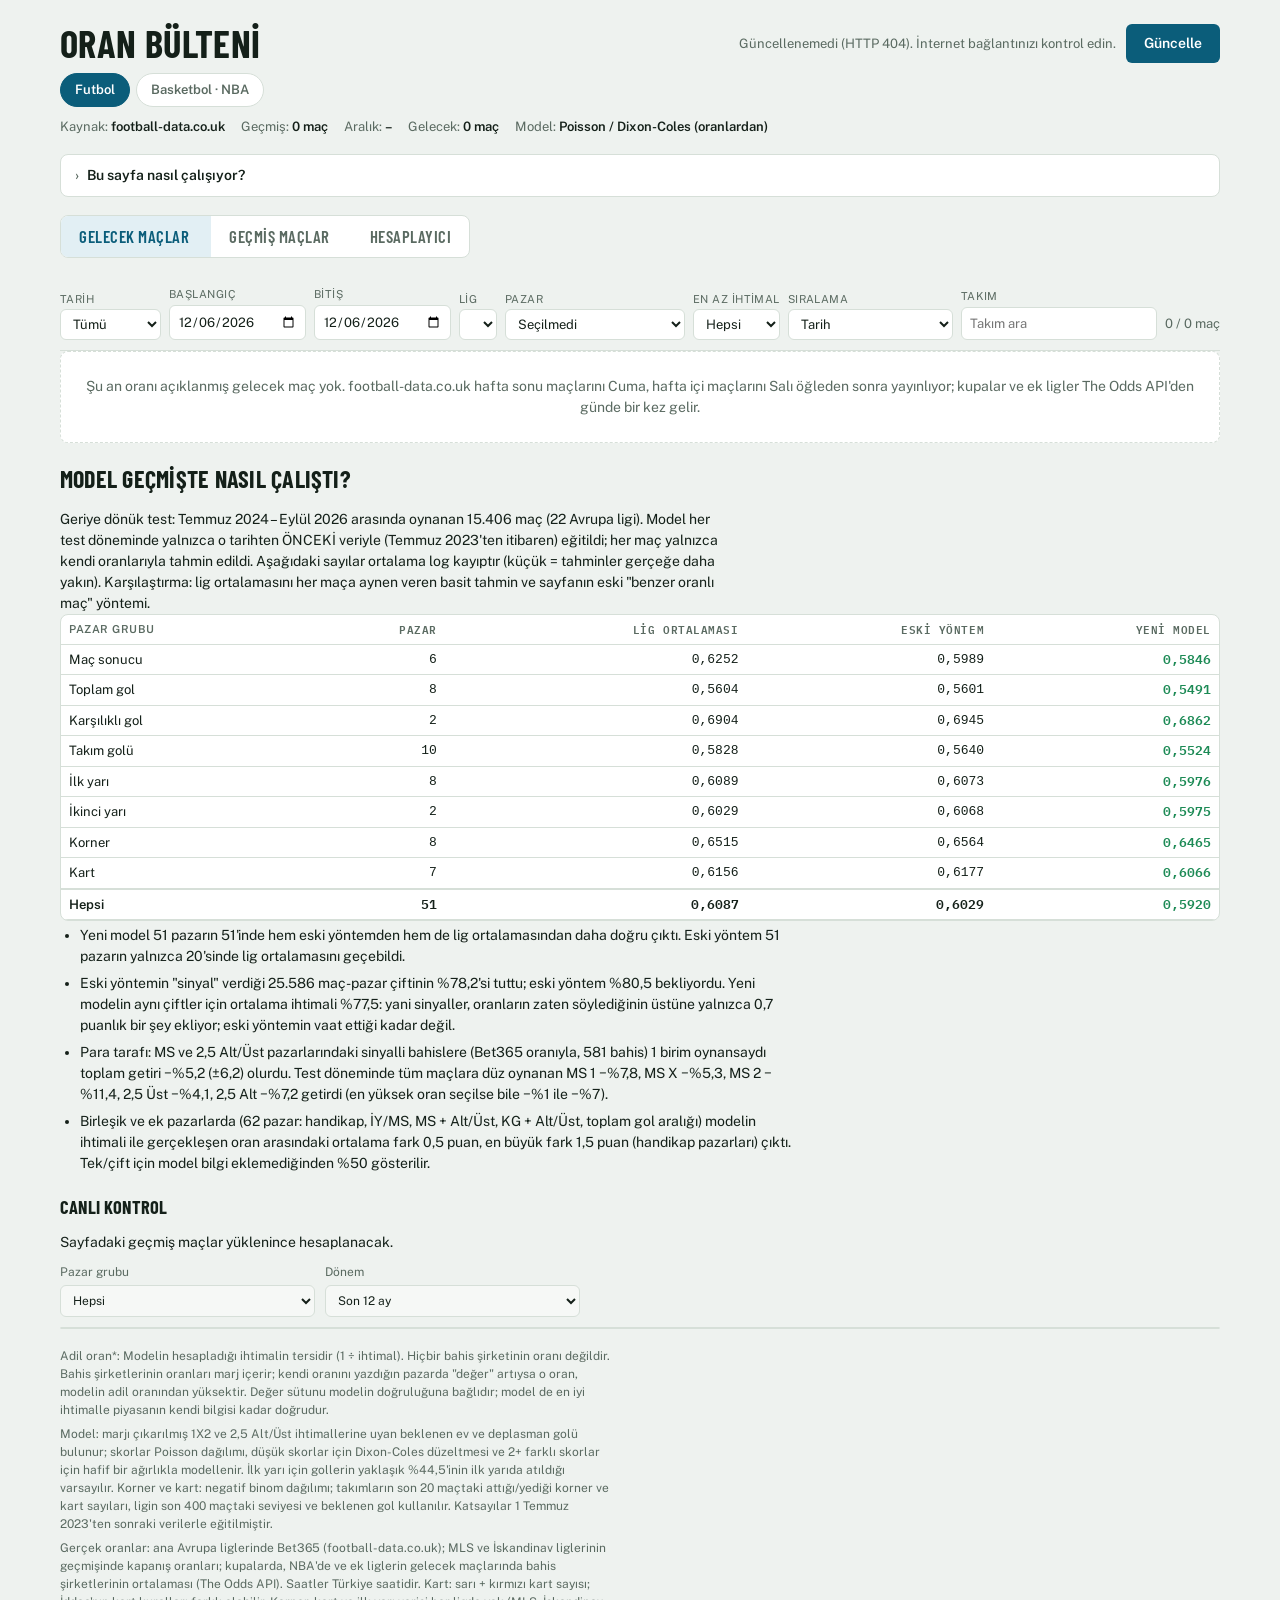
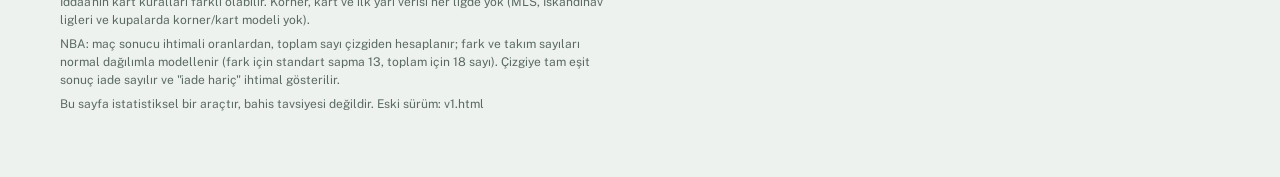
==== commit 1a9e3246: "Oran Bülteni v2: oranlardan model, 113 pazar, kendi oranını gir, geriye dönük test - index.html: yen" ====
--- a/index.html
+++ b/index.html
@@ -3,12 +3,12 @@
 <head>
 <meta charset="utf-8">
 <meta name="viewport" content="width=device-width, initial-scale=1, viewport-fit=cover">
-<title>Benzer Oran Bülteni</title>
+<title>Oran Bülteni</title>
 <meta name="claude:viewport-fit-sides" content="cover">
 <link rel="preconnect" href="https://fonts.googleapis.com">
 <link rel="stylesheet" href="https://fonts.googleapis.com/css2?family=Barlow+Condensed:wght@500;600;700&family=Public+Sans:wght@400;500;600&family=IBM+Plex+Mono:wght@400;500&display=swap">
 <style>
-/* Düzen: başlıkta Güncelle tuşu ve Futbol / NBA seçimi; Gelecek / Geçmiş sekmeleri; filtre çubuğu (tarih, lig, pazar, sıralama); iddaa bülteni gibi maç satırları, açılınca tüm pazarlar ve benzer maçlar; üstte sinyal ayarları, altta backtest. */
+/* Oran Bülteni v2: başlıkta Güncelle tuşu ve Futbol / NBA seçimi; Gelecek / Geçmiş / Hesaplayıcı sekmeleri; filtre çubuğu; maç satırları (model ihtimali + adil oran), açılınca tüm pazarlar ve kendi oranını yazma kutuları; altta geriye dönük test. */
 :root {
   --bg: #eef2ef; --surface: #ffffff; --surface-2: #f6f8f6; --ink: #142019; --muted: #5a6a61; --line: #d6dfd8;
   --accent: #0b5d7a; --accent-soft: #e2eff4; --signal: #c98a06; --signal-soft: #fdf3dc;
@@ -83,7 +83,7 @@
 .pick .e { color: var(--est); font-family: var(--f-mono); }
 .pick.hit { border-style: solid; border-color: var(--hit); background: var(--hit-soft); }
 .pick.miss { border-style: solid; border-color: var(--miss); background: var(--miss-soft); }
-.pick-bos { display: none; }
+.pick-bos { display: block; min-width: 0; }
 .chips { display: flex; flex-wrap: wrap; gap: 4px; justify-content: flex-end; max-width: 260px; }
 .chip { font-size: 12px; padding: 2px 8px; border-radius: 999px; background: var(--signal-soft); color: var(--ink); border: 1px solid var(--signal); white-space: nowrap; }
 .chip.hit { background: var(--hit-soft); border-color: var(--hit); }
@@ -130,6 +130,56 @@
   .fx > button .caret { grid-row: 1; grid-column: 4; }
   h1 { font-size: 1.9rem; }
 }
+
+/* ---- v2 eklemeleri ---- */
+.chips { max-width: 330px; }
+.detail > .scroll { max-width: 860px; }
+.chip.model { background: var(--surface-2); border-color: var(--line); }
+.chip.model[title] { cursor: help; }
+.btn.ikincil { background: transparent; color: var(--accent); border: 1px solid var(--accent); padding: 6px 14px; justify-self: start; }
+details.info { padding: 0; gap: 0; }
+details.info > summary { cursor: pointer; font-weight: 600; padding: 10px 14px; list-style: none; display: flex; align-items: center; gap: 8px; }
+details.info > summary::-webkit-details-marker { display: none; }
+details.info > summary::before { content: "›"; display: inline-block; color: var(--muted); transition: transform .15s; }
+details.info[open] > summary::before { transform: rotate(90deg); }
+@media (prefers-reduced-motion: reduce) { details.info > summary::before { transition: none; } }
+.info-govde { padding: 0 14px 14px; display: grid; gap: 8px; max-width: 82ch; }
+.info-govde p { margin: 0; }
+.hes-not { margin: 0; max-width: 82ch; font-size: 13px; }
+.hes-form { grid-template-columns: repeat(auto-fit, minmax(110px, 1fr)); max-width: 680px; }
+#hes-sonuc { display: grid; gap: 10px; }
+details.ozel { border: 1px solid var(--line); border-radius: 8px; background: var(--surface-2); }
+details.ozel > summary { cursor: pointer; padding: 8px 12px; font-weight: 600; color: var(--accent); }
+details.ozel > .form { padding: 2px 12px 8px; grid-template-columns: repeat(auto-fit, minmax(100px, 1fr)); max-width: 640px; }
+details.ozel .ozel-not { margin: 0; padding: 0 12px 8px; font-size: 12px; max-width: 80ch; }
+details.ozel > .btn { margin: 0 12px 12px; }
+.tablo-ara input { font: inherit; font-size: 13px; width: 100%; max-width: 360px; color: var(--ink); background: var(--surface); border: 1px solid var(--line); border-radius: 6px; padding: 6px 8px; }
+table.pazar td.inp { padding: 2px 6px; }
+table.pazar td.inp input { width: 76px; font: inherit; font-family: var(--f-mono); font-size: 13px; text-align: right; color: var(--ink); background: var(--surface); border: 1px solid var(--line); border-radius: 4px; padding: 3px 6px; }
+table.pazar td.ev.good { color: var(--hit); font-weight: 600; }
+table.pazar td.ev.bad { color: var(--miss); }
+table.pazar td.ok, table.pazar td.no { font-family: var(--f-body); }
+.bt table tr.toplam td { font-weight: 600; border-top: 2px solid var(--line); }
+.bulgu { margin: 4px 0 0; padding-left: 20px; display: grid; gap: 6px; max-width: 82ch; }
+.kal { display: grid; gap: 10px; margin-top: 8px; }
+.kal h3 { font-size: 1.15rem; text-transform: uppercase; }
+.kal-form { max-width: 520px; }
+
+.wrap, section.bt, .kal, .panel, .detail, .info-govde { grid-template-columns: minmax(0, 1fr); }
+.bt-wrap, #arastirma, .kal > * { min-width: 0; }
+table.pazar td:first-child { white-space: normal; min-width: 112px; }
+.tabs { max-width: 100%; }
+@media (max-width: 820px) {
+  .tabs { display: flex; justify-self: stretch; }
+  .tabs button { flex: 1 1 0; min-width: 0; padding: 8px 6px; font-size: .95rem; line-height: 1.15; }
+  table.pazar th, table.pazar td { padding-inline: 5px; }
+  table.pazar td.inp input { width: 58px; }
+  table.pazar th { white-space: normal; line-height: 1.2; letter-spacing: .02em; vertical-align: bottom; }
+  table.pazar td { font-size: 12.5px; }
+  table.pazar td:first-child { min-width: 88px; }
+  .detail { padding: 10px; }
+  .bar select, .bar input { max-width: 100%; }
+}
 </style>
 
 </head>
@@ -137,7 +187,7 @@
 <div class="wrap">
   <header class="top">
     <div class="hrow">
-      <h1>Benzer Oran Bülteni</h1>
+      <h1>Oran Bülteni</h1>
       <div class="upd"><span class="upd-durum" id="upd-durum"></span><button class="btn" type="button" id="guncelle">Güncelle</button></div>
     </div>
     <div class="spor" role="group" aria-label="Spor">
@@ -147,140 +197,434 @@
     <div class="meta" id="meta"><span>Veri yükleniyor…</span></div>
   </header>
 
-  <section class="panel" id="ayarlar" aria-labelledby="ayar-baslik">
-    <h2 id="ayar-baslik">Sinyal ayarları</h2>
-    <div class="form">
-      <label for="a-havuz" id="s-havuz">Karşılaştırılacak ligler
-        <select id="a-havuz"><option value="kendi">Sadece kendi ligi</option><option value="ulke">Aynı ülkenin ligleri</option><option value="seviye">Aynı seviyedeki ligler (ör. tüm 1. ligler)</option><option value="tum">Tüm ligler</option></select></label>
-      <label for="a-au" id="s-au">Benzerlik ölçütü
-        <select id="a-au"><option value="msau">MS oranı + 2,5 Alt/Üst oranı</option><option value="ms">Sadece MS oranı</option></select></label>
-      <label for="a-tol">Benzerlik toleransı
-        <select id="a-tol"><option value="0.015">±1,5 puan</option><option value="0.02">±2 puan</option><option value="0.025">±2,5 puan</option><option value="0.03">±3 puan</option><option value="0.04">±4 puan</option><option value="0.05">±5 puan</option></select></label>
-      <label for="a-ttol" id="s-ttol" hidden>Toplam sayı çizgisi toleransı
-        <select id="a-ttol"><option value="2">±2 sayı</option><option value="3">±3 sayı</option><option value="4">±4 sayı</option><option value="6">±6 sayı</option><option value="8">±8 sayı</option></select></label>
-      <label for="a-max">En yakın kaç maç
-        <select id="a-max"><option>5</option><option>8</option><option>10</option><option>15</option><option>20</option><option>30</option></select></label>
-      <label for="a-min">Sinyal için en az maç
-        <select id="a-min"><option>3</option><option>4</option><option>5</option><option>6</option><option>8</option><option>10</option></select></label>
-      <label for="a-esik">Sinyal eşiği
-        <select id="a-esik"><option value="1">%100 (hepsi tuttu)</option><option value="0.9">%90</option><option value="0.8">%80</option></select></label>
-      <label for="a-gecmis">Kullanılacak geçmiş maçlar
-        <select id="a-gecmis"><option value="tum">Tümü (2023'ten beri)</option><option value="sezon">Bu sezon</option><option value="2sezon">Son 2 sezon</option><option value="12ay">Son 12 ay</option><option value="6ay">Son 6 ay</option><option value="ozel">Seçtiğim tarihten itibaren</option></select></label>
-      <label for="a-gbas">Başlangıç tarihi
-        <input type="date" id="a-gbas"></label>
+  <details class="panel info" id="bilgi">
+    <summary>Bu sayfa nasıl çalışıyor?</summary>
+    <div class="info-govde">
+      <p><b>Fikir.</b> Bahis şirketlerinin oranları, marjları çıkarılınca maç hakkındaki en iyi bilgi kaynağıdır. Sayfa, her maçın 1-X-2 ve 2,5 Alt/Üst oranlarından
+        marjı temizler, bu ihtimallere uyan bir gol modeli (Poisson / Dixon-Coles) kurar ve oradan diğer tüm pazarların ihtimalini ve <b>adil oranını</b> (1 ÷ ihtimal) hesaplar:
+        KG, takım golü, ilk yarı, ilk yarı/maç sonucu, handikap, birleşik pazarlar. Korner ve kart için, takımların son 20 maçı ve ligin seviyesi de kullanılır.</p>
+      <p><b>Neye yarar?</b> Elindeki bir oranın (ör. İddaa'daki) modele göre değerli olup olmadığına bakmak için. Bir pazarın yanındaki kutuya kendi oranını yaz; sayfa
+        <b>değer</b> = ihtimal × oran − 1 değerini gösterir. Artı ise oran, modelin adil oranından yüksektir.</p>
+      <p><b>Dürüst uyarı.</b> Model yeni bilgi üretmez; oranlardaki bilgiyi diğer pazarlara dağıtır, yani bahis şirketlerinden fazlasını bildiği iddia edilmez. Geriye dönük testte (aşağıda) 51 pazarın hepsinde eski "benzer maç"
+        yönteminden daha doğru çıktı. Test döneminde tüm maçlara düz oynanan 1-X-2 ve 2,5 Alt/Üst bahisleri ise −%4 ile −%11 arasında kaybettirdi. Bu sayfa istatistiksel bir araçtır, bahis tavsiyesi değildir.</p>
+      <p class="muted">Eski sürümü (benzer oranlı geçmiş maçlardan "sinyal" üreten yöntem) görmek için: <a href="v1.html">v1.html</a>.</p>
     </div>
-    <p class="ayar-ozet" id="ayar-ozet"></p>
-  </section>
-
-  <div class="tabs" role="tablist" aria-label="Maçlar">
+  </details>
+
+  <div class="tabs" role="tablist" aria-label="Görünüm">
     <button type="button" role="tab" id="tab-g" aria-selected="true">Gelecek maçlar<span id="n-g"></span></button>
     <button type="button" role="tab" id="tab-p" aria-selected="false">Geçmiş maçlar<span id="n-p"></span></button>
+    <button type="button" role="tab" id="tab-h" aria-selected="false">Hesaplayıcı</button>
   </div>
 
-  <div class="bar">
-    <label for="f-hizli">Tarih
-      <select id="f-hizli"></select></label>
-    <label for="f-bas">Başlangıç <input type="date" id="f-bas"></label>
-    <label for="f-bit">Bitiş <input type="date" id="f-bit"></label>
-    <label for="f-lig">Lig <select id="f-lig"></select></label>
-    <label for="f-pazar">Pazar <select id="f-pazar"></select></label>
-    <label for="f-sira">Sıralama <select id="f-sira"><option value="tarih">Tarih</option><option value="ihtimal">Seçili pazarın ihtimali</option></select></label>
-    <label for="f-ara" class="grow">Takım <input id="f-ara" type="search" placeholder="Takım ara"></label>
-    <label class="chk"><input id="f-sinyal" type="checkbox"> Sadece sinyalli</label>
-    <span class="count" id="f-count"></span>
+  <div id="liste-alan">
+    <div class="bar">
+      <label for="f-hizli">Tarih
+        <select id="f-hizli"></select></label>
+      <label for="f-bas">Başlangıç <input type="date" id="f-bas"></label>
+      <label for="f-bit">Bitiş <input type="date" id="f-bit"></label>
+      <label for="f-lig">Lig <select id="f-lig"></select></label>
+      <label for="f-pazar">Pazar <select id="f-pazar"></select></label>
+      <label for="f-min">En az ihtimal <select id="f-min"><option value="">Hepsi</option><option value="0.5">%50</option><option value="0.6">%60</option><option value="0.7">%70</option><option value="0.8">%80</option><option value="0.9">%90</option></select></label>
+      <label for="f-sira">Sıralama <select id="f-sira"><option value="tarih">Tarih</option><option value="ihtimal">Seçili pazarın ihtimali</option></select></label>
+      <label for="f-ara" class="grow">Takım <input id="f-ara" type="search" placeholder="Takım ara"></label>
+      <span class="count" id="f-count"></span>
+    </div>
+    <div class="banner" id="banner" hidden></div>
+    <div id="fixtures"><div class="empty">Veri yükleniyor…</div></div>
   </div>
-  <div class="banner" id="banner" hidden></div>
-  <div id="fixtures"><div class="empty">Veri yükleniyor…</div></div>
+
+  <section class="panel" id="hesap-alan" hidden aria-labelledby="hes-baslik">
+    <h2 id="hes-baslik">Hesaplayıcı</h2>
+    <p class="muted hes-not">Herhangi bir maçın 1-X-2 oranlarını (ve varsa 2,5 Alt/Üst oranlarını) yaz; model tüm pazarların ihtimalini ve adil oranını hesaplasın. Oranlar bahis şirketinden, marjlı haliyle yazılabilir. Korner ve kart için takım bilgisi gerekir; bunlar için maç listesinden bir maç aç.</p>
+    <div class="form hes-form">
+      <label for="h-1">MS 1 <input id="h-1" inputmode="decimal" placeholder="1,85" autocomplete="off"></label>
+      <label for="h-x">MS X <input id="h-x" inputmode="decimal" placeholder="3,60" autocomplete="off"></label>
+      <label for="h-2">MS 2 <input id="h-2" inputmode="decimal" placeholder="4,20" autocomplete="off"></label>
+      <label for="h-u">2,5 Üst <input id="h-u" inputmode="decimal" placeholder="1,90" autocomplete="off"></label>
+      <label for="h-a">2,5 Alt <input id="h-a" inputmode="decimal" placeholder="1,90" autocomplete="off"></label>
+    </div>
+    <div id="hes-sonuc"></div>
+  </section>
 
   <section class="bt">
-    <h2>Sistem geçmişte nasıl çalıştı?</h2>
-    <p class="lead" id="bt-lead">Backtest veriler yüklenince hesaplanacak.</p>
-    <div class="bt-wrap scroll"><table id="bt-table"></table></div>
-    <div class="bt-wrap scroll"><table id="bt-lig"></table></div>
+    <h2>Model geçmişte nasıl çalıştı?</h2>
+    <div id="arastirma"></div>
+    <div class="kal">
+      <h3>Canlı kontrol</h3>
+      <p class="lead" id="kal-lead">Sayfadaki geçmiş maçlar yüklenince hesaplanacak.</p>
+      <div class="form kal-form">
+        <label for="k-grup">Pazar grubu <select id="k-grup"></select></label>
+        <label for="k-donem">Dönem <select id="k-donem"><option value="12ay">Son 12 ay</option><option value="tum">2023'ten beri (tümü)</option></select></label>
+      </div>
+      <div class="bt-wrap scroll"><table id="kal-table"></table></div>
+    </div>
   </section>
 
   <footer class="foot" id="foot"></footer>
 </div>
 <script>
-(function () {
+const KAT_YEDEK = {"c":{"alfa":0.015147,"b":2.283105,"egitim_n":21690,"lig":{"B1":0.0,"D1":0.0,"D2":0.0,"E0":0.0,"E1":0.0,"E2":0.0,"E3":0.0,"F1":0.0,"F2":0.0,"G1":0.0,"I1":0.0,"I2":0.0,"N1":0.0,"P1":0.0,"SC0":0.0,"SC1":0.0,"SC2":0.0,"SC3":0.0,"SP1":0.0,"SP2":0.0,"T1":0.0},"ort":[2.77002,0.664189,1.549448,1.220572,4.911529,4.930966,4.939211,4.903376,9.87016],"ozellik":["T","D","lh","la","ev_atan","ev_yiyen","dep_atan","dep_yiyen","lig_toplam"],"sd":[0.393902,0.57089,0.489038,0.409722,0.989422,0.983594,0.994127,0.973851,0.522891],"w":[0.019734,-0.001448,0.011989,0.004662,0.023009,0.022236,0.021295,0.02608,0.01064]},"egitim_bitis":"2026-09-03","fa":0.445331,"fh":0.444791,"k":{"alfa":0.025807,"b":1.442712,"egitim_n":22961,"lig":{"B1":-0.013668,"D1":0.009087,"D2":0.029635,"E0":0.008361,"E1":-0.034566,"E2":-0.038557,"E3":-0.03009,"EC":-0.022876,"F1":-0.004895,"F2":-0.039303,"G1":0.050822,"I1":-0.014173,"I2":0.021949,"N1":-0.073996,"P1":0.060962,"SC0":-0.012071,"SC1":0.000245,"SC2":-0.016896,"SC3":-0.00014,"SP1":0.030542,"SP2":0.039398,"T1":0.049486},"ort":[2.777748,0.660287,1.552538,1.22521,2.156635,2.149021,2.148296,2.157919,4.309428],"ozellik":["T","D","lh","la","ev_atan","ev_yiyen","dep_atan","dep_yiyen","lig_toplam"],"sd":[0.390191,0.566778,0.48537,0.406911,0.51073,0.509978,0.508571,0.510777,0.577843],"w":[-0.00958,-0.046578,-0.004137,-0.004252,0.029833,0.04164,0.026383,0.033321,0.013044]},"kappa":0.9,"lig_pencere":400,"pencere":20,"pu_onsel_w":[0.771218,0.242175,-6.660069,-0.511314,-1.662683,2.884302],"rho":-0.04,"ufuk":"2023-07-01"};
+// ============================================================================ model.js
+// Oran modeli (Python'daki modelkit.py + araştırma/genis.py'nin birebir JS karşılığı; parite testi ile doğrulanır).
+//  1) Oranlardan marj temizlenir, Poisson / Dixon-Coles skor matrisi uydurulur (beklenen ev ve deplasman golü).
+//  2) Skor matrisinden tüm gol pazarları, yarılar ve birleşik pazarlar hesaplanır.
+//  3) Korner ve kart: negatif binom (takım özellikleri + lig seviyesi + beklenen gol).
+//  4) NBA: normal dağılım modeli (galibiyet ihtimali ve toplam çizgisinden).
+const BOM = (function () {
   "use strict";
-  // ================================================================ sabitler
-  const LIGLER = {
-    E0: "İngiltere Premier Lig", E1: "İngiltere Championship", E2: "İngiltere League One", E3: "İngiltere League Two",
-    EC: "İngiltere National League", SC0: "İskoçya Premiership", SC1: "İskoçya Championship", SC2: "İskoçya League One",
-    SC3: "İskoçya League Two", D1: "Almanya Bundesliga", D2: "Almanya 2. Bundesliga", I1: "İtalya Serie A", I2: "İtalya Serie B",
-    SP1: "İspanya La Liga", SP2: "İspanya La Liga 2", F1: "Fransa Ligue 1", F2: "Fransa Ligue 2", N1: "Hollanda Eredivisie",
-    B1: "Belçika Pro Lig", P1: "Portekiz Liga", T1: "Türkiye Süper Lig", G1: "Yunanistan Süper Lig",
-    USA: "ABD MLS", SWE: "İsveç Allsvenskan", NOR: "Norveç Eliteserien", DNK: "Danimarka Superliga", FIN: "Finlandiya Veikkausliiga",
-    CL: "Şampiyonlar Ligi", EL: "Avrupa Ligi", ECL: "Konferans Ligi", NBA: "NBA"
-  };
-  const ULKE = { E0: "ENG", E1: "ENG", E2: "ENG", E3: "ENG", EC: "ENG", SC0: "SCO", SC1: "SCO", SC2: "SCO", SC3: "SCO", D1: "GER", D2: "GER",
-    I1: "ITA", I2: "ITA", SP1: "ESP", SP2: "ESP", F1: "FRA", F2: "FRA", N1: "NED", B1: "BEL", P1: "POR", T1: "TUR", G1: "GRE",
-    USA: "USA", SWE: "SWE", NOR: "NOR", DNK: "DNK", FIN: "FIN", CL: "EUR", EL: "EUR", ECL: "EUR" };
-  const SEVIYE = { E0: 1, E1: 2, E2: 3, E3: 4, EC: 5, SC0: 1, SC1: 2, SC2: 3, SC3: 4, D1: 1, D2: 2, I1: 1, I2: 2, SP1: 1, SP2: 2,
-    F1: 1, F2: 2, N1: 1, B1: 1, P1: 1, T1: 1, G1: 1, USA: 1, SWE: 1, NOR: 1, DNK: 1, FIN: 1, CL: 1, EL: 1, ECL: 1 };
-  const KUPA = new Set(["CL", "EL", "ECL"]);
-  const OK_AD = ["Bet365", "Piyasa ortalaması", "Pinnacle", "En yüksek oran", "Pinnacle (kapanış)", "Piyasa ortalaması (kapanış)", "Bahis şirketleri ortalaması"];
-
+  const G = 13;                                  // 0..12 gol
+  const LF = new Float64Array(G);
+  for (let k = 1; k < G; k++) LF[k] = LF[k - 1] + Math.log(k);
+  const RHO_VARSAYILAN = -0.04, KAPPA_VARSAYILAN = 0.90;
+
+  // ------------------------------------------------------------------ marj temizleme (güç yöntemi)
+  function margGuc(oranlar) {
+    const inv = oranlar.map(o => 1 / o);
+    let lo = 1, hi = 3;
+    for (let i = 0; i < 40; i++) {
+      const mid = (lo + hi) / 2; let s = 0;
+      for (const v of inv) s += Math.pow(v, mid);
+      if (s > 1) lo = mid; else hi = mid;
+    }
+    const k = (lo + hi) / 2, p = inv.map(v => Math.pow(v, k)), t = p.reduce((a, b) => a + b, 0);
+    return p.map(v => v / t);
+  }
+
+  // ------------------------------------------------------------------ Poisson / Dixon-Coles
+  function pmfSatir(lam) {
+    lam = Math.min(Math.max(lam, 1e-4), 9.0);
+    const l = Math.log(lam), o = new Float64Array(G);
+    for (let k = 0; k < G; k++) o[k] = Math.exp(-lam + k * l - LF[k]);
+    return o;
+  }
+  // M[h*G + a]: bağımsız Poisson × Dixon-Coles düşük skor düzeltmesi × (fark >= 2 ağırlığı), toplamı 1
+  function matris(lh, la, rho, kappa, normalle) {
+    if (rho === undefined) rho = RHO_VARSAYILAN;
+    if (kappa === undefined) kappa = KAPPA_VARSAYILAN;
+    if (normalle === undefined) normalle = true;
+    const ph = pmfSatir(lh), pa = pmfSatir(la), M = new Float64Array(G * G);
+    for (let h = 0; h < G; h++) for (let a = 0; a < G; a++) M[h * G + a] = ph[h] * pa[a];
+    if (rho !== 0) { M[0] *= 1 - lh * la * rho; M[1] *= 1 + lh * rho; M[G] *= 1 + la * rho; M[G + 1] *= 1 - rho; }
+    let t = 0;
+    for (let h = 0; h < G; h++) for (let a = 0; a < G; a++) { if (kappa !== 1 && Math.abs(h - a) >= 2) M[h * G + a] *= kappa; t += M[h * G + a]; }
+    if (normalle) for (let i = 0; i < G * G; i++) M[i] /= t;
+    return M;
+  }
+  // 1X2, ev golü dağılımı, deplasman golü dağılımı, toplam gol dağılımı
+  function ozet(M) {
+    let p1 = 0, px = 0, p2 = 0;
+    const ev = new Float64Array(G), dp = new Float64Array(G), top = new Float64Array(2 * G - 1);
+    for (let h = 0; h < G; h++) for (let a = 0; a < G; a++) {
+      const v = M[h * G + a];
+      if (h > a) p1 += v; else if (h === a) px += v; else p2 += v;
+      ev[h] += v; dp[a] += v; top[h + a] += v;
+    }
+    return { p1, px, p2, ev, dp, top, m00: M[0] };
+  }
+  const topla = (d, a, b) => { let s = 0; for (let i = a; i <= b && i < d.length; i++) s += d[i]; return s; };
+
+  // ------------------------------------------------------------------ oranlardan beklenen gol (damped Gauss-Newton)
+  function uyumVektor(lh, la, rho, kappa) {
+    const o = ozet(matris(lh, la, rho, kappa));
+    return [o.p1, o.px, o.p2, 1 - topla(o.top, 0, 2)];
+  }
+  // p1,px,p2: marjsız ihtimaller; pu: 2,5 Üst ihtimali (null/NaN ise puOnsel, wOnsel ağırlığıyla kullanılır)
+  function lambdaUydur(p1, px, p2, pu, opt) {
+    opt = opt || {};
+    const rho = opt.rho === undefined ? RHO_VARSAYILAN : opt.rho, kappa = opt.kappa === undefined ? KAPPA_VARSAYILAN : opt.kappa;
+    const wOnsel = opt.wOnsel === undefined ? 0.3 : opt.wOnsel;
+    const hedef = [p1, px, p2, 0], w = [1, 1, 1, 1];
+    if (pu == null || Number.isNaN(pu)) { hedef[3] = opt.puOnsel == null ? 0.5 : opt.puOnsel; w[3] = wOnsel; } else hedef[3] = pu;
+    let t1 = Math.log(1.45), t2 = Math.log(1.1);
+    const lo = Math.log(0.05), hi = Math.log(6.0), e = 1e-4;
+    for (let it = 0; it < 30; it++) {
+      const f0 = uyumVektor(Math.exp(t1), Math.exp(t2), rho, kappa);
+      const fa = uyumVektor(Math.exp(t1 + e), Math.exp(t2), rho, kappa);
+      const fb = uyumVektor(Math.exp(t1), Math.exp(t2 + e), rho, kappa);
+      let a11 = 1e-6, a12 = 0, a22 = 1e-6, g1 = 0, g2 = 0;
+      for (let i = 0; i < 4; i++) {
+        const r = (f0[i] - hedef[i]) * w[i], j1 = (fa[i] - f0[i]) / e * w[i], j2 = (fb[i] - f0[i]) / e * w[i];
+        a11 += j1 * j1; a12 += j1 * j2; a22 += j2 * j2; g1 += j1 * r; g2 += j2 * r;
+      }
+      const det = a11 * a22 - a12 * a12;
+      const d1 = Math.min(Math.max(-(a22 * g1 - a12 * g2) / det, -0.4), 0.4);
+      const d2 = Math.min(Math.max(-(-a12 * g1 + a11 * g2) / det, -0.4), 0.4);
+      t1 = Math.min(Math.max(t1 + d1, lo), hi); t2 = Math.min(Math.max(t2 + d2, lo), hi);
+      if (Math.max(Math.abs(d1), Math.abs(d2)) < 1e-7) break;
+    }
+    return [Math.exp(t1), Math.exp(t2)];
+  }
+  const sig = x => 1 / (1 + Math.exp(-x));
+  const logit = p => { p = Math.min(Math.max(p, 1e-4), 1 - 1e-4); return Math.log(p / (1 - p)); };
+  // 2,5 Alt/Üst oranı olmayan maçlar için 2,5 Üst ihtimali tahmini (lig seviyesi + 1X2). w: 6 katsayı
+  function puOnsel(p1, px, p2, ligOrani, w) {
+    const f = [1, logit(ligOrani == null ? 0.5 : ligOrani), px, (p1 - p2) * (p1 - p2), Math.abs(p1 - p2), Math.max(p1, p2)];
+    let z = 0; for (let i = 0; i < 6; i++) z += f[i] * w[i];
+    return sig(z);
+  }
+  // ham oranlardan (1,X,2 ve varsa Üst, Alt) beklenen gol
+  function oranlardanLambda(o1, ox, o2, ou, oa, kat, ligUstOrani) {
+    const [p1, px, p2] = margGuc([o1, ox, o2]);
+    const pu = ou && oa ? margGuc([ou, oa])[0] : null;
+    const on = pu == null ? puOnsel(p1, px, p2, ligUstOrani, kat.pu_onsel_w) : null;
+    return lambdaUydur(p1, px, p2, pu, { rho: kat.rho, kappa: kat.kappa, puOnsel: on });
+  }
+
+  // ------------------------------------------------------------------ korner / kart (negatif binom)
+  // oz: [h_atan, h_yiyen, d_atan, d_yiyen, lig_toplam] (null olabilir); t: kat.c ya da kat.k; lig: lig kodu
+  function kkOrtalama(oz, lh, la, lig, t) {
+    if (!oz || !t) return null;
+    const c = t.lig[lig]; if (c === undefined) return null;
+    const x = [lh + la, Math.abs(lh - la), lh, la, oz[0], oz[1], oz[2], oz[3], oz[4]];
+    let z = t.b + c;
+    for (let i = 0; i < 9; i++) { if (x[i] == null || Number.isNaN(x[i])) continue; z += t.w[i] * (x[i] - t.ort[i]) / t.sd[i]; }
+    return Math.exp(Math.min(Math.max(z, -5), 5));
+  }
+  // P(Y = k), k = 0..kmax; Var = mu + alfa mu^2
+  function nbTablo(mu, alfa, kmax) {
+    kmax = kmax || 40;
+    const r = 1 / alfa, p = r / (r + mu), o = new Float64Array(kmax + 1);
+    o[0] = Math.pow(p, r);
+    for (let k = 0; k < kmax; k++) o[k + 1] = o[k] * (k + r) / (k + 1) * (1 - p);
+    return o;
+  }
+  const kumulatif = d => { const c = new Float64Array(d.length); let s = 0; for (let i = 0; i < d.length; i++) { s += d[i]; c[i] = s; } return c; };
+  const KORNER = [["K75U", 8, 1], ["K85U", 9, 1], ["K85A", 9, 0], ["K95U", 10, 1], ["K95A", 10, 0], ["K105U", 11, 1], ["K105A", 11, 0], ["K115A", 12, 0]];
+  const KART = [["C25U", 3, 1], ["C35U", 4, 1], ["C35A", 4, 0], ["C45U", 5, 1], ["C45A", 5, 0], ["C55U", 6, 1], ["C55A", 6, 0]];
+  function kkPazarlar(mu, alfa, liste, out) {
+    const c = kumulatif(nbTablo(mu, alfa));
+    for (const [kod, esik, ust] of liste) { const p = 1 - c[esik - 1]; out[kod] = ust ? p : 1 - p; }
+  }
+
+  // ------------------------------------------------------------------ gol pazarları (51 pazarın gol / yarı bölümü)
+  function temelPazarlar(lh, la, kat, mc, mk) {
+    const rho = kat.rho, kappa = kat.kappa, fh = kat.fh, fa = kat.fa;
+    const o = ozet(matris(lh, la, rho, kappa)), out = {};
+    const T = o.top, evc = kumulatif(o.ev), dpc = kumulatif(o.dp), c = kumulatif(T);
+    out.MS1 = o.p1; out.MSX = o.px; out.MS2 = o.p2; out.CS1X = o.p1 + o.px; out.CSX2 = o.px + o.p2; out.CS12 = o.p1 + o.p2;
+    for (const [k, i] of [[15, 1], [25, 2], [35, 3], [45, 4]]) { out["A" + k] = c[i]; out["U" + k] = 1 - c[i]; }
+    const kgv = 1 - o.ev[0] - o.dp[0] + o.m00; out.KGV = kgv; out.KGY = 1 - kgv;
+    out.EV05A = evc[0]; out.EV05U = 1 - evc[0]; out.EV15A = evc[1]; out.EV15U = 1 - evc[1]; out.EV25U = 1 - evc[2];
+    out.DEP05A = dpc[0]; out.DEP05U = 1 - dpc[0]; out.DEP15A = dpc[1]; out.DEP15U = 1 - dpc[1]; out.DEP25U = 1 - dpc[2];
+    // ilk yarı: bağımsız Poisson (düzeltmesiz, normalleştirilmemiş), ikinci yarı toplamı ~ Poisson
+    const Mh = matris(lh * fh, la * fa, 0, 1, false);   // yalnızca bağımsız çarpım (Python ile aynı: düzeltmesiz, normalleştirilmemiş)
+    const h = ozet(Mh), ch = kumulatif(h.top);
+    out.IY1 = h.p1; out.IYX = h.px; out.IY2 = h.p2;
+    out.IY05A = ch[0]; out.IY05U = 1 - ch[0]; out.IY15A = ch[1]; out.IY15U = 1 - ch[1];
+    out.IYKGV = (1 - h.ev[0]) * (1 - h.dp[0]);
+    const l2 = lh * (1 - fh) + la * (1 - fa), e0 = Math.exp(-l2);
+    out.IY2Y05U = 1 - e0; out.IY2Y15U = 1 - e0 * (1 + l2);
+    if (mc != null && kat.c) kkPazarlar(mc, kat.c.alfa, KORNER, out);
+    if (mk != null && kat.k) kkPazarlar(mk, kat.k.alfa, KART, out);
+    return out;
+  }
+
+  // ------------------------------------------------------------------ birleşik / ek pazarlar
+  function skellam(l1, l2) {                       // iki bağımsız Poisson farkı; indeks d + 12 (d = -12..12)
+    const p1 = pmfSatir(l1), p2 = pmfSatir(l2), o = new Float64Array(25);
+    for (let h = 0; h < G; h++) for (let a = 0; a < G; a++) o[h - a + 12] += p1[h] * p2[a];
+    return o;
+  }
+  function genisPazarlar(lh, la, kat) {
+    const rho = kat.rho, kappa = kat.kappa, fh = kat.fh, fa = kat.fa;
+    const M = matris(lh, la, rho, kappa), out = {};
+    const topM = (f) => { let s = 0; for (let h = 0; h < G; h++) for (let a = 0; a < G; a++) if (f(h, a)) s += M[h * G + a]; return s; };
+    const sonuc = { "1": (h, a) => h > a, "X": (h, a) => h === a, "2": (h, a) => h < a };
+    const u25 = (h, a) => h + a >= 3, a25 = (h, a) => h + a <= 2, kgv = (h, a) => h > 0 && a > 0, kgy = (h, a) => h === 0 || a === 0;
+    for (const s of ["1", "X", "2"]) {
+      const f = sonuc[s];
+      out["MS" + s + "_U25"] = topM((h, a) => f(h, a) && u25(h, a)); out["MS" + s + "_A25"] = topM((h, a) => f(h, a) && a25(h, a));
+      out["MS" + s + "_KGV"] = topM((h, a) => f(h, a) && kgv(h, a)); out["MS" + s + "_KGY"] = topM((h, a) => f(h, a) && kgy(h, a));
+    }
+    for (const [ad, f] of [["1X", (h, a) => h >= a], ["X2", (h, a) => h <= a], ["12", (h, a) => h !== a]]) {
+      out[ad + "_U25"] = topM((h, a) => f(h, a) && u25(h, a)); out[ad + "_A25"] = topM((h, a) => f(h, a) && a25(h, a));
+    }
+    out.KGV_U25 = topM((h, a) => kgv(h, a) && u25(h, a)); out.KGV_A25 = topM((h, a) => kgv(h, a) && a25(h, a));
+    out.KGY_U25 = topM((h, a) => kgy(h, a) && u25(h, a)); out.KGY_A25 = topM((h, a) => kgy(h, a) && a25(h, a));
+    out.TG01 = topM((h, a) => h + a <= 1); out.TG23 = topM((h, a) => h + a >= 2 && h + a <= 3);
+    out.TG46 = topM((h, a) => h + a >= 4 && h + a <= 6); out.TG7P = topM((h, a) => h + a >= 7);
+    out.TEK = 0.5; out.CIFT = 0.5;                 // model tek/çift için bilgi eklemiyor (gerçek oran ≈ %50)
+    out.A05 = topM((h, a) => h + a === 0); out.U05 = 1 - out.A05;
+    out.U55 = topM((h, a) => h + a >= 6); out.A55 = 1 - out.U55;
+    for (const hn of [-2, -1, 1, 2]) {
+      const ad = "HND" + (hn < 0 ? "m" : "p") + Math.abs(hn);
+      out[ad + "_1"] = topM((h, a) => h + hn - a > 0); out[ad + "_X"] = topM((h, a) => h + hn - a === 0); out[ad + "_2"] = topM((h, a) => h + hn - a < 0);
+    }
+    // yarılar (bağımsız Poisson) ve İY/MS
+    const l1h = lh * fh, l1a = la * fa, l2h = lh * (1 - fh), l2a = la * (1 - fa), dm = 12;
+    const D1 = skellam(l1h, l1a), D2 = skellam(l2h, l2a);
+    const sum = (d, a, b) => { let s = 0; for (let i = a; i <= b; i++) s += d[i]; return s; };
+    const P1 = { "1": sum(D1, dm + 1, 2 * dm), "X": D1[dm], "2": sum(D1, 0, dm - 1) };
+    out.Y2_1 = sum(D2, dm + 1, 2 * dm); out.Y2_X = D2[dm]; out.Y2_2 = sum(D2, 0, dm - 1);
+    const c2 = kumulatif(D2);
+    const le = x => { x = Math.max(Math.min(x, dm), -dm - 1); return x < -dm ? 0 : c2[x + dm]; };
+    const ftd = [[0, 0, 0], [0, 0, 0], [0, 0, 0]];
+    const gruplar = [[0, d => d > 0], [1, d => d === 0], [2, d => d < 0]];
+    for (const [i1, f] of gruplar) for (let d1 = -dm; d1 <= dm; d1++) {
+      if (!f(d1)) continue;
+      const p = D1[d1 + dm];
+      ftd[i1][0] += p * (1 - le(-d1)); ftd[i1][1] += p * (le(-d1) - le(-d1 - 1)); ftd[i1][2] += p * le(-d1 - 1);
+    }
+    const msDc = [out.MS1_U25 + out.MS1_A25, out.MSX_U25 + out.MSX_A25, out.MS2_U25 + out.MS2_A25];
+    const msH = [0, 1, 2].map(j => ftd[0][j] + ftd[1][j] + ftd[2][j]);
+    let tot = 0;
+    for (let i = 0; i < 3; i++) for (let j = 0; j < 3; j++) { ftd[i][j] *= msDc[j] / msH[j]; tot += ftd[i][j]; }
+    for (let i = 0; i < 3; i++) for (let j = 0; j < 3; j++) out["IYMS_" + "1X2"[i] + "1X2"[j]] = ftd[i][j] / tot;
+    out.IY1X = P1["1"] + P1["X"]; out.IYX2 = P1["X"] + P1["2"]; out.IY12 = P1["1"] + P1["2"];
+    // en çok gol hangi yarıda
+    const t1 = pmfSatir(l1h + l1a), t2 = pmfSatir(l2h + l2a), cc2 = kumulatif(t2);
+    let y1 = 0, ye = 0;
+    for (let k = 0; k < G; k++) { y1 += t1[k] * (k > 0 ? cc2[k - 1] : 0); ye += t1[k] * t2[k]; }
+    out.YARI_1 = y1; out.YARI_E = ye; out.YARI_2 = 1 - y1 - ye;
+    return out;
+  }
+
+  // ------------------------------------------------------------------ NBA (normal dağılım modeli)
+  const NBA = { sM: 13.0, sT: 18.0, sH: 12.1 };
+  function Phi(x) {                                // Abramowitz-Stegun 7.1.26 (hata < 1e-7)
+    const z = Math.abs(x) / Math.SQRT2, t = 1 / (1 + 0.3275911 * z);
+    const y = 1 - (((((1.061405429 * t - 1.453152027) * t) + 1.421413741) * t - 0.284496736) * t + 0.254829592) * t * Math.exp(-z * z);
+    return x >= 0 ? 0.5 * (1 + y) : 0.5 * (1 - y);
+  }
+  function PhiInv(p) {                             // Acklam algoritması (göreli hata ~1e-9)
+    p = Math.min(Math.max(p, 1e-9), 1 - 1e-9);
+    const a = [-3.969683028665376e+01, 2.209460984245205e+02, -2.759285104469687e+02, 1.383577518672690e+02, -3.066479806614716e+01, 2.506628277459239e+00];
+    const b = [-5.447609879822406e+01, 1.615858368580409e+02, -1.556989798598866e+02, 6.680131188771972e+01, -1.328068155288572e+01];
+    const c = [-7.784894002430293e-03, -3.223964580411365e-01, -2.400758277161838e+00, -2.549732539343734e+00, 4.374664141464968e+00, 2.938163982698783e+00];
+    const d = [7.784695709041462e-03, 3.224671290700398e-01, 2.445134137142996e+00, 3.754408661907416e+00];
+    let x;
+    if (p < 0.02425) { const q = Math.sqrt(-2 * Math.log(p)); x = (((((c[0] * q + c[1]) * q + c[2]) * q + c[3]) * q + c[4]) * q + c[5]) / ((((d[0] * q + d[1]) * q + d[2]) * q + d[3]) * q + 1); }
+    else if (p > 1 - 0.02425) { const q = Math.sqrt(-2 * Math.log(1 - p)); x = -(((((c[0] * q + c[1]) * q + c[2]) * q + c[3]) * q + c[4]) * q + c[5]) / ((((d[0] * q + d[1]) * q + d[2]) * q + d[3]) * q + 1); }
+    else { const q = p - 0.5, r = q * q; x = (((((a[0] * r + a[1]) * r + a[2]) * r + a[3]) * r + a[4]) * r + a[5]) * q / (((((b[0] * r + b[1]) * r + b[2]) * r + b[3]) * r + b[4]) * r + 1); }
+    return x;
+  }
+  // tamsayı değerli değişken X ~ N(mu, sd): P(X > L) ve P(X < L)  (L: çizgi; yarım sayı, tam sayı ya da çeyrek olabilir)
+  const ustOlasilik = (L, mu, sd) => 1 - Phi((Math.floor(L) + 0.5 - mu) / sd);
+  const altOlasilik = (L, mu, sd) => Phi((Math.ceil(L) - 0.5 - mu) / sd);
+  // m: {o1,o2 (ML), hnd (ev handikabı), hO1,hO2, tot, tO,tU}; dönüş: pazar kodu -> ihtimal (iade hariç koşullu ihtimal)
+  function nbaPazarlar(m) {
+    const { sM, sT, sH } = NBA, out = {};
+    const pml = margGuc([m.o1, m.o2])[0], mu = sM * PhiInv(pml);
+    out.N_MS1 = pml; out.N_MS2 = 1 - pml;
+    let muT = null;
+    if (m.tot != null) {
+      const pu = m.tO && m.tU ? margGuc([m.tO, m.tU])[0] : 0.5;
+      muT = Math.floor(m.tot) + 0.5 + sT * PhiInv(pu);
+      const pUst = ustOlasilik(m.tot, muT, sT), pAlt = altOlasilik(m.tot, muT, sT), push = 1 - pUst - pAlt;
+      out.N_UST = pUst / (1 - push); out.N_ALT = pAlt / (1 - push);
+    }
+    if (m.hnd != null) {
+      const L = -m.hnd;                            // ev kapatır: M > -hnd
+      const pc = ustOlasilik(L, mu, sM), pd = altOlasilik(L, mu, sM), push = 1 - pc - pd;
+      out.N_HEV = pc / (1 - push); out.N_HDEP = pd / (1 - push);
+    }
+    if (muT != null && m.hnd != null) {
+      const muH = (muT + mu) / 2, muA = (muT - mu) / 2, evT = (m.tot - m.hnd) / 2, depT = (m.tot + m.hnd) / 2;
+      const eu = ustOlasilik(evT, muH, sH), ea = altOlasilik(evT, muH, sH), du = ustOlasilik(depT, muA, sH), da = altOlasilik(depT, muA, sH);
+      out.N_EVU = eu / (eu + ea); out.N_EVA = ea / (eu + ea); out.N_DEPU = du / (du + da); out.N_DEPA = da / (du + da);
+    }
+    const F = (a, b) => Phi((b - mu) / sM) - Phi((a - mu) / sM);       // ev lehine fark aralığı (a, b]
+    out.N_E1 = F(0, 5.5); out.N_E6 = F(5.5, 10.5); out.N_E11 = F(10.5, 15.5); out.N_E16 = 1 - Phi((15.5 - mu) / sM);
+    const Fd = (a, b) => Phi((b + mu) / sM) - Phi((a + mu) / sM);      // deplasman lehine
+    out.N_D1 = Fd(0, 5.5); out.N_D6 = Fd(5.5, 10.5); out.N_D11 = Fd(10.5, 15.5); out.N_D16 = 1 - Phi((15.5 + mu) / sM);
+    out.N_TEK = 0.5; out.N_CIFT = 0.5;
+    return out;
+  }
+
+  // NBA beklenen fark (ev - dep) ve beklenen toplam sayı
+  function nbaOrtalamalar(m) {
+    const pml = margGuc([m.o1, m.o2])[0], mu = NBA.sM * PhiInv(pml);
+    let muT = null;
+    if (m.tot != null) { const pu = m.tO && m.tU ? margGuc([m.tO, m.tU])[0] : 0.5; muT = Math.floor(m.tot) + 0.5 + NBA.sT * PhiInv(pu); }
+    return { mu, muT };
+  }
+
+  return { G, margGuc, matris, ozet, lambdaUydur, puOnsel, oranlardanLambda, kkOrtalama, nbTablo, kkPazarlar, temelPazarlar, genisPazarlar,
+    nbaPazarlar, nbaOrtalamalar, Phi, PhiInv, NBA, KORNER, KART, RHO_VARSAYILAN, KAPPA_VARSAYILAN };
+})();
+if (typeof module !== "undefined" && module.exports) module.exports = BOM;
+
+// ============================================================================ pazarlar.js
+// Pazar tanımları: [kod, etiket, grup, gereken alan, sonuç testi]. Sonuç testi geçmiş maçın tuttu / tutmadı bilgisini verir.
+// Gereken alan: "ms" (maç skoru), "iy" (ilk yarı skoru), "korner", "kart", "hnd", "tot", "evT", "depT" (NBA).
+const PAZ = (function () {
+  "use strict";
   const g = m => m.ms[0] + m.ms[1];
-  // [kod, etiket, grup, gereken alan, test (null = iade), gerçek oran alanı]
-  const FUTBOL_PAZARLAR = [
-    ["MS1", "MS 1", "Maç sonucu", "ms", m => m.ms[0] > m.ms[1], "o1"],
-    ["MSX", "MS X", "Maç sonucu", "ms", m => m.ms[0] === m.ms[1], "ox"],
-    ["MS2", "MS 2", "Maç sonucu", "ms", m => m.ms[0] < m.ms[1], "o2"],
-    ["CS1X", "Çifte şans 1X", "Maç sonucu", "ms", m => m.ms[0] >= m.ms[1]],
-    ["CSX2", "Çifte şans X2", "Maç sonucu", "ms", m => m.ms[0] <= m.ms[1]],
+  const iyT = m => m.iy[0] + m.iy[1];
+  const s1 = m => m.ms[0] > m.ms[1], sX = m => m.ms[0] === m.ms[1], s2 = m => m.ms[0] < m.ms[1];
+  const S = { "1": s1, "X": sX, "2": s2 };
+  const U25 = m => g(m) >= 3, A25 = m => g(m) <= 2, KGV = m => m.ms[0] > 0 && m.ms[1] > 0, KGY = m => m.ms[0] === 0 || m.ms[1] === 0;
+  const TEMEL = [
+    ["MS1", "MS 1", "Maç sonucu", "ms", s1], ["MSX", "MS X", "Maç sonucu", "ms", sX], ["MS2", "MS 2", "Maç sonucu", "ms", s2],
+    ["CS1X", "Çifte şans 1X", "Maç sonucu", "ms", m => m.ms[0] >= m.ms[1]], ["CSX2", "Çifte şans X2", "Maç sonucu", "ms", m => m.ms[0] <= m.ms[1]],
     ["CS12", "Çifte şans 12", "Maç sonucu", "ms", m => m.ms[0] !== m.ms[1]],
-    ["U15", "1,5 Üst", "Toplam gol", "ms", m => g(m) >= 2],
-    ["A15", "1,5 Alt", "Toplam gol", "ms", m => g(m) <= 1],
-    ["U25", "2,5 Üst", "Toplam gol", "ms", m => g(m) >= 3, "ou"],
-    ["A25", "2,5 Alt", "Toplam gol", "ms", m => g(m) <= 2, "oa"],
-    ["U35", "3,5 Üst", "Toplam gol", "ms", m => g(m) >= 4],
-    ["A35", "3,5 Alt", "Toplam gol", "ms", m => g(m) <= 3],
-    ["U45", "4,5 Üst", "Toplam gol", "ms", m => g(m) >= 5],
-    ["A45", "4,5 Alt", "Toplam gol", "ms", m => g(m) <= 4],
-    ["KGV", "KG Var", "Karşılıklı gol", "ms", m => m.ms[0] > 0 && m.ms[1] > 0],
-    ["KGY", "KG Yok", "Karşılıklı gol", "ms", m => m.ms[0] === 0 || m.ms[1] === 0],
-    ["EV05U", "Ev 0,5 Üst", "Ev sahibi golü", "ms", m => m.ms[0] >= 1],
-    ["EV05A", "Ev 0,5 Alt", "Ev sahibi golü", "ms", m => m.ms[0] === 0],
-    ["EV15U", "Ev 1,5 Üst", "Ev sahibi golü", "ms", m => m.ms[0] >= 2],
-    ["EV15A", "Ev 1,5 Alt", "Ev sahibi golü", "ms", m => m.ms[0] <= 1],
+    ["U15", "1,5 Üst", "Toplam gol", "ms", m => g(m) >= 2], ["A15", "1,5 Alt", "Toplam gol", "ms", m => g(m) <= 1],
+    ["U25", "2,5 Üst", "Toplam gol", "ms", U25], ["A25", "2,5 Alt", "Toplam gol", "ms", A25],
+    ["U35", "3,5 Üst", "Toplam gol", "ms", m => g(m) >= 4], ["A35", "3,5 Alt", "Toplam gol", "ms", m => g(m) <= 3],
+    ["U45", "4,5 Üst", "Toplam gol", "ms", m => g(m) >= 5], ["A45", "4,5 Alt", "Toplam gol", "ms", m => g(m) <= 4],
+    ["KGV", "KG Var", "Karşılıklı gol", "ms", KGV], ["KGY", "KG Yok", "Karşılıklı gol", "ms", KGY],
+    ["EV05U", "Ev 0,5 Üst", "Ev sahibi golü", "ms", m => m.ms[0] >= 1], ["EV05A", "Ev 0,5 Alt", "Ev sahibi golü", "ms", m => m.ms[0] === 0],
+    ["EV15U", "Ev 1,5 Üst", "Ev sahibi golü", "ms", m => m.ms[0] >= 2], ["EV15A", "Ev 1,5 Alt", "Ev sahibi golü", "ms", m => m.ms[0] <= 1],
     ["EV25U", "Ev 2,5 Üst", "Ev sahibi golü", "ms", m => m.ms[0] >= 3],
-    ["DEP05U", "Dep 0,5 Üst", "Deplasman golü", "ms", m => m.ms[1] >= 1],
-    ["DEP05A", "Dep 0,5 Alt", "Deplasman golü", "ms", m => m.ms[1] === 0],
-    ["DEP15U", "Dep 1,5 Üst", "Deplasman golü", "ms", m => m.ms[1] >= 2],
-    ["DEP15A", "Dep 1,5 Alt", "Deplasman golü", "ms", m => m.ms[1] <= 1],
+    ["DEP05U", "Dep 0,5 Üst", "Deplasman golü", "ms", m => m.ms[1] >= 1], ["DEP05A", "Dep 0,5 Alt", "Deplasman golü", "ms", m => m.ms[1] === 0],
+    ["DEP15U", "Dep 1,5 Üst", "Deplasman golü", "ms", m => m.ms[1] >= 2], ["DEP15A", "Dep 1,5 Alt", "Deplasman golü", "ms", m => m.ms[1] <= 1],
     ["DEP25U", "Dep 2,5 Üst", "Deplasman golü", "ms", m => m.ms[1] >= 3],
-    ["IY1", "İY 1", "İlk yarı", "iy", m => m.iy[0] > m.iy[1]],
-    ["IYX", "İY X", "İlk yarı", "iy", m => m.iy[0] === m.iy[1]],
+    ["IY1", "İY 1", "İlk yarı", "iy", m => m.iy[0] > m.iy[1]], ["IYX", "İY X", "İlk yarı", "iy", m => m.iy[0] === m.iy[1]],
     ["IY2", "İY 2", "İlk yarı", "iy", m => m.iy[0] < m.iy[1]],
-    ["IY05U", "İY 0,5 Üst", "İlk yarı", "iy", m => m.iy[0] + m.iy[1] >= 1],
-    ["IY05A", "İY 0,5 Alt", "İlk yarı", "iy", m => m.iy[0] + m.iy[1] === 0],
-    ["IY15U", "İY 1,5 Üst", "İlk yarı", "iy", m => m.iy[0] + m.iy[1] >= 2],
-    ["IY15A", "İY 1,5 Alt", "İlk yarı", "iy", m => m.iy[0] + m.iy[1] <= 1],
+    ["IY05U", "İY 0,5 Üst", "İlk yarı", "iy", m => iyT(m) >= 1], ["IY05A", "İY 0,5 Alt", "İlk yarı", "iy", m => iyT(m) === 0],
+    ["IY15U", "İY 1,5 Üst", "İlk yarı", "iy", m => iyT(m) >= 2], ["IY15A", "İY 1,5 Alt", "İlk yarı", "iy", m => iyT(m) <= 1],
     ["IYKGV", "İY KG Var", "İlk yarı", "iy", m => m.iy[0] > 0 && m.iy[1] > 0],
-    ["IY2Y05U", "2. yarı 0,5 Üst", "İkinci yarı", "iy", m => g(m) - m.iy[0] - m.iy[1] >= 1],
-    ["IY2Y15U", "2. yarı 1,5 Üst", "İkinci yarı", "iy", m => g(m) - m.iy[0] - m.iy[1] >= 2],
-    ["K75U", "Korner 7,5 Üst", "Korner", "korner", m => m.korner >= 8],
-    ["K85U", "Korner 8,5 Üst", "Korner", "korner", m => m.korner >= 9],
-    ["K85A", "Korner 8,5 Alt", "Korner", "korner", m => m.korner <= 8],
-    ["K95U", "Korner 9,5 Üst", "Korner", "korner", m => m.korner >= 10],
-    ["K95A", "Korner 9,5 Alt", "Korner", "korner", m => m.korner <= 9],
-    ["K105U", "Korner 10,5 Üst", "Korner", "korner", m => m.korner >= 11],
-    ["K105A", "Korner 10,5 Alt", "Korner", "korner", m => m.korner <= 10],
-    ["K115A", "Korner 11,5 Alt", "Korner", "korner", m => m.korner <= 11],
-    ["C25U", "Kart 2,5 Üst", "Kart", "kart", m => m.kart >= 3],
-    ["C35U", "Kart 3,5 Üst", "Kart", "kart", m => m.kart >= 4],
-    ["C35A", "Kart 3,5 Alt", "Kart", "kart", m => m.kart <= 3],
-    ["C45U", "Kart 4,5 Üst", "Kart", "kart", m => m.kart >= 5],
-    ["C45A", "Kart 4,5 Alt", "Kart", "kart", m => m.kart <= 4],
-    ["C55U", "Kart 5,5 Üst", "Kart", "kart", m => m.kart >= 6],
+    ["IY2Y05U", "2. yarı 0,5 Üst", "İkinci yarı", "iy", m => g(m) - iyT(m) >= 1], ["IY2Y15U", "2. yarı 1,5 Üst", "İkinci yarı", "iy", m => g(m) - iyT(m) >= 2],
+    ["K75U", "Korner 7,5 Üst", "Korner", "korner", m => m.korner >= 8], ["K85U", "Korner 8,5 Üst", "Korner", "korner", m => m.korner >= 9],
+    ["K85A", "Korner 8,5 Alt", "Korner", "korner", m => m.korner <= 8], ["K95U", "Korner 9,5 Üst", "Korner", "korner", m => m.korner >= 10],
+    ["K95A", "Korner 9,5 Alt", "Korner", "korner", m => m.korner <= 9], ["K105U", "Korner 10,5 Üst", "Korner", "korner", m => m.korner >= 11],
+    ["K105A", "Korner 10,5 Alt", "Korner", "korner", m => m.korner <= 10], ["K115A", "Korner 11,5 Alt", "Korner", "korner", m => m.korner <= 11],
+    ["C25U", "Kart 2,5 Üst", "Kart", "kart", m => m.kart >= 3], ["C35U", "Kart 3,5 Üst", "Kart", "kart", m => m.kart >= 4],
+    ["C35A", "Kart 3,5 Alt", "Kart", "kart", m => m.kart <= 3], ["C45U", "Kart 4,5 Üst", "Kart", "kart", m => m.kart >= 5],
+    ["C45A", "Kart 4,5 Alt", "Kart", "kart", m => m.kart <= 4], ["C55U", "Kart 5,5 Üst", "Kart", "kart", m => m.kart >= 6],
     ["C55A", "Kart 5,5 Alt", "Kart", "kart", m => m.kart <= 5]
   ];
+  // ---- genişletilmiş (birleşik) pazarlar
+  const GENIS = [];
+  const ekle = (kod, etiket, grup, alan, test) => GENIS.push([kod, etiket, grup, alan, test]);
+  for (const s of ["1", "X", "2"]) { const e = "MS " + s;
+    ekle("MS" + s + "_U25", e + " & 2,5 Üst", "Maç sonucu + 2,5 Alt/Üst", "ms", m => S[s](m) && U25(m)); ekle("MS" + s + "_A25", e + " & 2,5 Alt", "Maç sonucu + 2,5 Alt/Üst", "ms", m => S[s](m) && A25(m)); }
+  for (const s of ["1", "X", "2"]) { const e = "MS " + s;
+    ekle("MS" + s + "_KGV", e + " & KG Var", "Maç sonucu + KG", "ms", m => S[s](m) && KGV(m)); ekle("MS" + s + "_KGY", e + " & KG Yok", "Maç sonucu + KG", "ms", m => S[s](m) && KGY(m)); }
+  const CS = { "1X": m => m.ms[0] >= m.ms[1], "X2": m => m.ms[0] <= m.ms[1], "12": m => m.ms[0] !== m.ms[1] };
+  for (const c of ["1X", "X2", "12"]) {
+    ekle(c + "_U25", c + " & 2,5 Üst", "Çifte şans + 2,5 Alt/Üst", "ms", m => CS[c](m) && U25(m)); ekle(c + "_A25", c + " & 2,5 Alt", "Çifte şans + 2,5 Alt/Üst", "ms", m => CS[c](m) && A25(m)); }
+  ekle("KGV_U25", "KG Var & 2,5 Üst", "KG + 2,5 Alt/Üst", "ms", m => KGV(m) && U25(m)); ekle("KGV_A25", "KG Var & 2,5 Alt", "KG + 2,5 Alt/Üst", "ms", m => KGV(m) && A25(m));
+  ekle("KGY_U25", "KG Yok & 2,5 Üst", "KG + 2,5 Alt/Üst", "ms", m => KGY(m) && U25(m)); ekle("KGY_A25", "KG Yok & 2,5 Alt", "KG + 2,5 Alt/Üst", "ms", m => KGY(m) && A25(m));
+  ekle("TG01", "0-1 gol", "Toplam gol aralığı", "ms", m => g(m) <= 1); ekle("TG23", "2-3 gol", "Toplam gol aralığı", "ms", m => g(m) >= 2 && g(m) <= 3);
+  ekle("TG46", "4-6 gol", "Toplam gol aralığı", "ms", m => g(m) >= 4 && g(m) <= 6); ekle("TG7P", "7+ gol", "Toplam gol aralığı", "ms", m => g(m) >= 7);
+  ekle("A05", "0,5 Alt", "Ek toplam gol çizgileri", "ms", m => g(m) === 0); ekle("U05", "0,5 Üst", "Ek toplam gol çizgileri", "ms", m => g(m) >= 1);
+  ekle("A55", "5,5 Alt", "Ek toplam gol çizgileri", "ms", m => g(m) <= 5); ekle("U55", "5,5 Üst", "Ek toplam gol çizgileri", "ms", m => g(m) >= 6);
+  ekle("TEK", "Toplam tek", "Tek / çift", "ms", m => g(m) % 2 === 1); ekle("CIFT", "Toplam çift", "Tek / çift", "ms", m => g(m) % 2 === 0);
+  for (const hn of [-2, -1, 1, 2]) {
+    const kod = "HND" + (hn < 0 ? "m" : "p") + Math.abs(hn), et = "(" + (hn > 0 ? "+" : "") + hn + ") ", fk = m => m.ms[0] + hn - m.ms[1];
+    ekle(kod + "_1", et + "1", "Handikaplı maç sonucu (ev sahibine eklenen gol)", "ms", m => fk(m) > 0);
+    ekle(kod + "_X", et + "X", "Handikaplı maç sonucu (ev sahibine eklenen gol)", "ms", m => fk(m) === 0);
+    ekle(kod + "_2", et + "2", "Handikaplı maç sonucu (ev sahibine eklenen gol)", "ms", m => fk(m) < 0);
+  }
+  const ik = m => m.iy[0] - m.iy[1], h2 = m => (m.ms[0] - m.iy[0]) - (m.ms[1] - m.iy[1]), sg = x => x > 0 ? "1" : x < 0 ? "2" : "X";
+  ekle("Y2_1", "2. yarı 1", "İkinci yarı sonucu", "iy", m => h2(m) > 0); ekle("Y2_X", "2. yarı X", "İkinci yarı sonucu", "iy", m => h2(m) === 0);
+  ekle("Y2_2", "2. yarı 2", "İkinci yarı sonucu", "iy", m => h2(m) < 0);
+  ekle("IY1X", "İY 1X", "İlk yarı çifte şans", "iy", m => ik(m) >= 0); ekle("IYX2", "İY X2", "İlk yarı çifte şans", "iy", m => ik(m) <= 0);
+  ekle("IY12", "İY 12", "İlk yarı çifte şans", "iy", m => ik(m) !== 0);
+  for (const a of ["1", "X", "2"]) for (const b of ["1", "X", "2"])
+    ekle("IYMS_" + a + b, "İY " + a + " / MS " + b, "İlk yarı / maç sonucu", "iy", m => sg(ik(m)) === a && sg(m.ms[0] - m.ms[1]) === b);
+  const ty = m => [iyT(m), g(m) - iyT(m)];
+  ekle("YARI_1", "1. yarıda daha çok gol", "Hangi yarıda daha çok gol", "iy", m => { const t = ty(m); return t[0] > t[1]; });
+  ekle("YARI_E", "İki yarıda eşit gol", "Hangi yarıda daha çok gol", "iy", m => { const t = ty(m); return t[0] === t[1]; });
+  ekle("YARI_2", "2. yarıda daha çok gol", "Hangi yarıda daha çok gol", "iy", m => { const t = ty(m); return t[0] < t[1]; });
+
+  // ---- NBA
   const fark = m => m.ms[0] - m.ms[1];
   const iade = (v, kosul) => v === 0 ? null : kosul;
   const bant = (a, b) => m => { const f = fark(m); return f >= a && f <= b; };
-  const NBA_PAZARLAR = [
+  const NBA = [
     ["N_MS1", "Ev sahibi kazanır", "Maç sonucu (uzatmalar dahil)", "ms", m => fark(m) > 0, "o1"],
     ["N_MS2", "Deplasman kazanır", "Maç sonucu (uzatmalar dahil)", "ms", m => fark(m) < 0, "o2"],
     ["N_HEV", "Ev handikabı kapatır", "Handikap (maçın kendi çizgisi)", "hnd", m => iade(fark(m) + m.hnd, fark(m) + m.hnd > 0), "hO1"],
@@ -291,24 +635,41 @@
     ["N_EVA", "Ev takım toplamı Alt", "Takım sayıları (çizgiden hesaplanan)", "evT", m => iade(m.ms[0] - m.evT, m.ms[0] < m.evT)],
     ["N_DEPU", "Deplasman takım toplamı Üst", "Takım sayıları (çizgiden hesaplanan)", "depT", m => iade(m.ms[1] - m.depT, m.ms[1] > m.depT)],
     ["N_DEPA", "Deplasman takım toplamı Alt", "Takım sayıları (çizgiden hesaplanan)", "depT", m => iade(m.ms[1] - m.depT, m.ms[1] < m.depT)],
-    ["N_E1", "Ev 1-5 farkla", "Kazanma farkı", "ms", bant(1, 5)],
-    ["N_E6", "Ev 6-10 farkla", "Kazanma farkı", "ms", bant(6, 10)],
-    ["N_E11", "Ev 11-15 farkla", "Kazanma farkı", "ms", bant(11, 15)],
-    ["N_E16", "Ev 16+ farkla", "Kazanma farkı", "ms", bant(16, 999)],
-    ["N_D1", "Deplasman 1-5 farkla", "Kazanma farkı", "ms", bant(-5, -1)],
-    ["N_D6", "Deplasman 6-10 farkla", "Kazanma farkı", "ms", bant(-10, -6)],
-    ["N_D11", "Deplasman 11-15 farkla", "Kazanma farkı", "ms", bant(-15, -11)],
-    ["N_D16", "Deplasman 16+ farkla", "Kazanma farkı", "ms", bant(-999, -16)],
-    ["N_TEK", "Toplam tek", "Tek / çift", "ms", m => g(m) % 2 === 1],
-    ["N_CIFT", "Toplam çift", "Tek / çift", "ms", m => g(m) % 2 === 0]
+    ["N_E1", "Ev 1-5 farkla", "Kazanma farkı", "ms", bant(1, 5)], ["N_E6", "Ev 6-10 farkla", "Kazanma farkı", "ms", bant(6, 10)],
+    ["N_E11", "Ev 11-15 farkla", "Kazanma farkı", "ms", bant(11, 15)], ["N_E16", "Ev 16+ farkla", "Kazanma farkı", "ms", bant(16, 999)],
+    ["N_D1", "Deplasman 1-5 farkla", "Kazanma farkı", "ms", bant(-5, -1)], ["N_D6", "Deplasman 6-10 farkla", "Kazanma farkı", "ms", bant(-10, -6)],
+    ["N_D11", "Deplasman 11-15 farkla", "Kazanma farkı", "ms", bant(-15, -11)], ["N_D16", "Deplasman 16+ farkla", "Kazanma farkı", "ms", bant(-999, -16)],
+    ["N_TEK", "Toplam tek", "Tek / çift", "ms", m => g(m) % 2 === 1], ["N_CIFT", "Toplam çift", "Tek / çift", "ms", m => g(m) % 2 === 0]
   ];
-  function sporKur(ad, pazarlar) {
-    const PZ = {}; pazarlar.forEach((p, i) => PZ[p[0]] = { label: p[1], grup: p[2], i });
-    return { ad, PAZARLAR: pazarlar, PZ, P: pazarlar.length, TUM: [], GRUP: {}, FIK: [], ONEK: {}, HAVUZ: {}, SON_GUN: 0, ILK_GUN: 0, GECICI_SAY: 0 };
-  }
-  const SP = { futbol: sporKur("futbol", FUTBOL_PAZARLAR), nba: sporKur("nba", NBA_PAZARLAR) };
+  function kur(ad, liste) {
+    const PZ = {}; liste.forEach((p, i) => PZ[p[0]] = { label: p[1], grup: p[2], i });
+    return { ad, PAZARLAR: liste, PZ, P: liste.length };
+  }
+  return { futbol: kur("futbol", TEMEL.concat(GENIS)), nba: kur("nba", NBA), TEMEL_SAYI: TEMEL.length };
+})();
+if (typeof module !== "undefined" && module.exports) module.exports = PAZ;
+
+(function () {
+  "use strict";
+  try { document.documentElement.lang = "tr"; } catch (e) { }
+  // ================================================================ sabitler
+  const LIGLER = {
+    E0: "İngiltere Premier Lig", E1: "İngiltere Championship", E2: "İngiltere League One", E3: "İngiltere League Two",
+    EC: "İngiltere National League", SC0: "İskoçya Premiership", SC1: "İskoçya Championship", SC2: "İskoçya League One",
+    SC3: "İskoçya League Two", D1: "Almanya Bundesliga", D2: "Almanya 2. Bundesliga", I1: "İtalya Serie A", I2: "İtalya Serie B",
+    SP1: "İspanya La Liga", SP2: "İspanya La Liga 2", F1: "Fransa Ligue 1", F2: "Fransa Ligue 2", N1: "Hollanda Eredivisie",
+    B1: "Belçika Pro Lig", P1: "Portekiz Liga", T1: "Türkiye Süper Lig", G1: "Yunanistan Süper Lig",
+    USA: "ABD MLS", SWE: "İsveç Allsvenskan", NOR: "Norveç Eliteserien", DNK: "Danimarka Superliga", FIN: "Finlandiya Veikkausliiga",
+    CL: "Şampiyonlar Ligi", EL: "Avrupa Ligi", ECL: "Konferans Ligi", NBA: "NBA", HES: "Hesaplayıcı"
+  };
+  const OK_AD = ["Bet365", "Piyasa ortalaması", "Pinnacle", "En yüksek oran", "Pinnacle (kapanış)", "Piyasa ortalaması (kapanış)", "Bahis şirketleri ortalaması"];
+  const mkSpor = (ad, t) => Object.assign({}, t, { ad, TUM: [], FIK: [], SON_GUN: 0, ILK_GUN: 0, GECICI_SAY: 0 });
+  const SP = { futbol: mkSpor("futbol", PAZ.futbol), nba: mkSpor("nba", PAZ.nba) };
   const sporOf = m => m.lig === "NBA" ? SP.nba : SP.futbol;
+  const g = m => m.ms[0] + m.ms[1];
+  const fark = m => m.ms[0] - m.ms[1];
   const sonucu = (pz, m) => { if (m[pz[3]] == null) return null; const r = pz[4](m); return r == null ? null : !!r; };
+  let KAT = typeof KAT_YEDEK !== "undefined" ? KAT_YEDEK : null;   // modelin katsayıları (veri.json'daki "model" önceliklidir)
 
   // ================================================================ tarih
   const GMS = 864e5;
@@ -323,273 +684,120 @@
   const kisaTarih = gn => { const d = tOf(gn); return String(d.getUTCDate()).padStart(2, "0") + "." + String(d.getUTCMonth() + 1).padStart(2, "0") + "." + String(d.getUTCFullYear()).slice(2); };
   const sezonBasi = gn => { const d = tOf(gn); const y = d.getUTCMonth() >= 6 ? d.getUTCFullYear() : d.getUTCFullYear() - 1; return gunNo(y, 7, 1); };
 
+  // ================================================================ yardımcılar
+  const $ = id => document.getElementById(id);
+  const el = (tag, cls, txt) => { const e = document.createElement(tag); if (cls) e.className = cls; if (txt != null) e.textContent = txt; return e; };
+  const virgul = x => x == null ? "–" : Number(x).toFixed(2).replace(".", ",");
+  const ondalik = (x, n) => x == null ? "–" : Number(x).toFixed(n == null ? 1 : n).replace(".", ",");
+  const cizgi = x => x == null ? "–" : (x > 0 ? "+" : "") + String(x).replace(".", ",");
+  const yuzde = x => x == null ? "–" : "%" + Math.round(x * 100);
+  const yuzde1 = x => x == null ? "–" : "%" + (x * 100).toFixed(1).replace(".", ",");
+  const binlik = x => Number(x).toLocaleString("tr-TR");
+  const adil = p => p == null || p <= 0 ? "–" : virgul(Math.max(1.01, 1 / p));
+  const sonucIdx = m => m.ms[0] > m.ms[1] ? 0 : m.ms[0] === m.ms[1] ? 1 : 2;
+  const saklaAl = (k, v) => { try { const s = localStorage.getItem(k); return s ? JSON.parse(s) : v; } catch (e) { return v; } };
+  const saklaYaz = (k, v) => { try { localStorage.setItem(k, JSON.stringify(v)); } catch (e) { } };
+  const oranOku = s => { const x = Number(String(s == null ? "" : s).trim().replace(",", ".")); return x > 1 && isFinite(x) ? x : null; };
+  const bekle = () => new Promise(r => setTimeout(r, 0));
+
   // ================================================================ veri
-  function sVektor(m) {
-    const S = sporOf(m); if (!m.ms) return m;
-    m.s = new Int8Array(S.P);
-    for (let k = 0; k < S.P; k++) { const r = sonucu(S.PAZARLAR[k], m); m.s[k] = r == null ? -1 : r ? 1 : 0; }
-    return m;
-  }
   function mac(lig, gun, saat, ev, dep, o1, ox, o2, ou, oa, ms, iy, korner, kart, gecici, ok) {
-    const s = 1 / o1 + 1 / ox + 1 / o2;
-    const m = { lig, gun, saat: saat || "", ev, dep, o1, ox, o2, ou: ou || null, oa: oa || null,
-      p1: (1 / o1) / s, px: (1 / ox) / s, p2: (1 / o2) / s, pu: null, ms: ms || null, iy: iy || null,
-      korner: korner == null ? null : korner, kart: kart == null ? null : kart, gecici: !!gecici, ok: ok == null ? 0 : ok, s: null };
-    if (ou && oa) { const su = 1 / ou + 1 / oa; m.pu = (1 / ou) / su; }
-    return sVektor(m);
+    return { lig, gun, saat: saat || "", ev, dep, o1, ox, o2, ou: ou || null, oa: oa || null, ms: ms || null, iy: iy || null,
+      korner: korner == null ? null : korner, kart: kart == null ? null : kart, gecici: !!gecici, ok: ok == null ? 0 : ok,
+      lh: null, la: null, mc: null, mk: null, oz: null };
   }
   function nbaMac(gun, saat, ev, dep, ml1, ml2, hnd10, hO1, hO2, tot10, tO, tU, skor) {
-    const o = x => x ? x / 100 : null, o1 = o(ml1), o2 = o(ml2), s = 1 / o1 + 1 / o2;
-    const hnd = hnd10 == null ? null : hnd10 / 10, tot = tot10 == null ? null : tot10 / 10;
-    const m = { lig: "NBA", gun, saat: saat || "", ev, dep, o1, o2, ox: null, p1: (1 / o1) / s, p2: (1 / o2) / s, px: 0,
-      hnd, hO1: o(hO1), hO2: o(hO2), tot, tO: o(tO), tU: o(tU), pu: tot,
+    const o = x => x ? x / 100 : null, hnd = hnd10 == null ? null : hnd10 / 10, tot = tot10 == null ? null : tot10 / 10;
+    return { lig: "NBA", gun, saat: saat || "", ev, dep, o1: o(ml1), o2: o(ml2), ox: null, hnd, hO1: o(hO1), hO2: o(hO2), tot, tO: o(tO), tU: o(tU),
       evT: tot != null && hnd != null ? (tot - hnd) / 2 : null, depT: tot != null && hnd != null ? (tot + hnd) / 2 : null,
-      ms: skor || null, iy: null, korner: null, kart: null, gecici: false, ok: 6, s: null };
-    return sVektor(m);
+      ms: skor || null, iy: null, korner: null, kart: null, gecici: false, ok: 6 };
   }
   const mKey = m => m.lig + "|" + m.gun + "|" + m.ev + "|" + m.dep;
-  let OLUSTURMA = null, ODDS_API = null;
+  let OLUSTURMA = null, ODDS_API = null, SURUM = 1;
   function veriAc(V) {
     const T = V.takim, L = V.lig, o = x => x ? x / 100 : null;
     const F = SP.futbol, N = SP.nba;
-    const sonuclu = (r, gec) => mac(L[r[0]], r[1], r[2], T[r[3]], T[r[4]], r[11] / 100, r[12] / 100, r[13] / 100, o(r[14]), o(r[15]),
-      [r[5], r[6]], r[7] == null ? null : [r[7], r[8]], r[9], r[10], gec, r[16]);
+    SURUM = V.surum || 1;
+    if (V.model) KAT = V.model;
+    const sonuclu = (r, gec) => {
+      const m = mac(L[r[0]], r[1], r[2], T[r[3]], T[r[4]], r[11] / 100, r[12] / 100, r[13] / 100, o(r[14]), o(r[15]),
+        [r[5], r[6]], r[7] == null ? null : [r[7], r[8]], r[9], r[10], gec, r[16]);
+      if (r.length > 21) { m.lh = r[21]; m.la = r[22]; m.mc = r[23]; m.mk = r[24]; }
+      return m;
+    };
     F.TUM = V.m.map(r => sonuclu(r, false));
     const var_ = new Set(F.TUM.map(mKey));
     const gec = (V.g || []).map(r => sonuclu(r, true)).filter(m => !var_.has(mKey(m)));
     F.GECICI_SAY = gec.length; gec.forEach(m => { F.TUM.push(m); var_.add(mKey(m)); });
-    F.FIK = (V.f || []).map(r => mac(L[r[0]], r[1], r[2], T[r[3]], T[r[4]], r[5] / 100, r[6] / 100, r[7] / 100, o(r[8]), o(r[9]),
-      null, null, null, null, false, r[10])).filter(m => !var_.has(mKey(m)));
+    F.FIK = (V.f || []).map(r => {
+      const m = mac(L[r[0]], r[1], r[2], T[r[3]], T[r[4]], r[5] / 100, r[6] / 100, r[7] / 100, o(r[8]), o(r[9]), null, null, null, null, false, r[10]);
+      if (r.length > 11) { m.lh = r[11]; m.la = r[12]; m.mc = r[13]; m.mk = r[14]; m.oz = r[15] || null; }
+      return m;
+    }).filter(m => !var_.has(mKey(m)));
     const nb = V.nba || { m: [], f: [] };
     N.TUM = nb.m.map(r => nbaMac(r[0], r[1], T[r[2]], T[r[3]], r[6], r[7], r[8], r[9], r[10], r[11], r[12], r[13], [r[4], r[5]]));
     N.FIK = nb.f.map(r => nbaMac(r[0], r[1], T[r[2]], T[r[3]], r[4], r[5], r[6], r[7], r[8], r[9], r[10], r[11], null));
     OLUSTURMA = V.olusturma || null; ODDS_API = V.odds_api || null;
     for (const S of [F, N]) {
-      S.GRUP = {};
-      S.TUM.forEach(m => (S.GRUP[m.lig] = S.GRUP[m.lig] || []).push(m));
-      Object.values(S.GRUP).forEach(l => l.sort((a, b) => a.gun - b.gun || a.saat.localeCompare(b.saat)));
+      S.TUM.sort((a, b) => a.gun - b.gun || a.saat.localeCompare(b.saat));
       S.SON_GUN = S.TUM.reduce((a, m) => Math.max(a, m.gun), 0);
       S.ILK_GUN = S.TUM.reduce((a, m) => Math.min(a, m.gun), Infinity);
-      onekHazirla(S); havuzKur(S);
-    }
-  }
-  // Her lig için pazar bazında birikimli sayılar (lig ortalamasını hızlı vermek için)
-  function onekHazirla(S) {
-    S.ONEK = {};
-    for (const [lk, l] of Object.entries(S.GRUP)) {
-      const N = l.length, P = S.P, n = new Int32Array((N + 1) * P), h = new Int32Array((N + 1) * P);
-      for (let i = 0; i < N; i++) { const s = l[i].s; for (let k = 0; k < P; k++) {
-        n[(i + 1) * P + k] = n[i * P + k] + (s[k] < 0 ? 0 : 1); h[(i + 1) * P + k] = h[i * P + k] + (s[k] > 0 ? 1 : 0); } }
-      S.ONEK[lk] = { n, h };
-    }
-  }
-  function ligOrt(S, lk, bas, bitis, k) {
-    const o = S.ONEK[lk]; if (!o) return null;
-    const n = o.n[bitis * S.P + k] - o.n[bas * S.P + k];
-    return n >= 30 ? (o.h[bitis * S.P + k] - o.h[bas * S.P + k]) / n : null;
-  }
-  const ONCUL = 8; // az veride tahmini lig ortalamasına çeken ağırlık (8 sanal maç)
-
-  // Karşılaştırma havuzu: benzer maçların aranacağı maç grubu
-  function havuzAnahtar(S, lig) {
-    if (S.ad === "nba") return "NBA";
-    if (A.havuz === "tum") return "*";
-    if (KUPA.has(lig)) return A.havuz === "seviye" ? "S:1" : "K:" + lig; // kupalar: kendi kupası + 1. ligler
-    if (A.havuz === "ulke") return "U:" + ULKE[lig];
-    if (A.havuz === "seviye") return "S:" + SEVIYE[lig];
-    return lig;
-  }
-  function uye(anahtar, m) {
-    if (anahtar === "*" || anahtar === "NBA") return true;
-    const t = anahtar.slice(0, 2), v = anahtar.slice(2);
-    if (t === "K:") return m.lig === v || SEVIYE[m.lig] === 1;
-    if (t === "U:") return ULKE[m.lig] === v;
-    if (t === "S:") return String(SEVIYE[m.lig]) === v;
-    return m.lig === anahtar;
-  }
-  function havuzKur(S) {
-    S.HAVUZ = {};
-    const anahtarlar = new Set(S.TUM.concat(S.FIK).map(m => havuzAnahtar(S, m.lig)));
-    for (const k of anahtarlar) {
-      const l = S.TUM.filter(m => uye(k, m)).sort((a, b) => a.gun - b.gun || a.saat.localeCompare(b.saat));
-      const N = l.length, G = new Int32Array(N), P1 = new Float64Array(N), P2 = new Float64Array(N), PX = new Float64Array(N), PU = new Float64Array(N);
-      let puSay = 0;
-      l.forEach((m, i) => { G[i] = m.gun; P1[i] = m.p1; P2[i] = m.p2; PX[i] = m.px; PU[i] = m.pu == null ? NaN : m.pu; if (m.pu != null) puSay++; });
-      S.HAVUZ[k] = { l, G, P1, P2, PX, PU, puOran: N ? puSay / N : 0 };
-    }
-  }
-
-  // ================================================================ analiz
-  function bitisBul(l, gun) { let lo = 0, hi = l.length; while (lo < hi) { const md = (lo + hi) >> 1; if (l[md].gun < gun) lo = md + 1; else hi = md; } return lo; }
-  function bitisBulG(G, gun) { let lo = 0, hi = G.length; while (lo < hi) { const md = (lo + hi) >> 1; if (G[md] < gun) lo = md + 1; else hi = md; } return lo; }
-  // yakin: ±tol içinde (mesafeyle), genis: ±2·tol içinde. tolU: toplam çizgisi toleransı (futbolda ihtimal, NBA'de sayı).
-  function tara(t, H, bas, bitis, tol, tolU, auVar) {
-    const tol2 = tol * 2, tolU2 = tolU * 2, oran = tolU ? tol / tolU : 1, yakin = [], genis = [];
-    const a1 = t.p1, a2 = t.p2, ax = t.px, au = t.pu;
-    const P1 = H.P1, P2 = H.P2, PX = H.PX, PU = H.PU;
-    for (let i = bas; i < bitis; i++) {
-      const d1 = Math.abs(a1 - P1[i]); if (d1 > tol2) continue;
-      const d2 = Math.abs(a2 - P2[i]); if (d2 > tol2) continue;
-      let d = d1 > d2 ? d1 : d2; const dx = Math.abs(ax - PX[i]); if (dx > d) d = dx;
-      if (auVar) { const pu = PU[i]; if (pu !== pu) continue; const du = Math.abs(au - pu); if (du > tolU2) continue; const dn = du * oran; if (dn > d) d = dn; }
-      genis.push(i); if (d <= tol) yakin.push([d, i]);
-    }
-    yakin.sort((x, y) => x[0] - y[0] || H.G[y[1]] - H.G[x[1]]);
-    return { yakin, genis };
-  }
-  function sinirlar(t) {
-    const S = sporOf(t), H = S.HAVUZ[havuzAnahtar(S, t.lig)], L = S.GRUP[t.lig] || [];
-    const tolU = S.ad === "nba" ? A.ttol : A.tol;
-    const auVar = t.pu != null && H != null && H.puOran > 0.5 && (S.ad === "nba" || A.au !== "ms");
-    return { S, H, tolU, auVar, bas: H ? (GBAS == null ? 0 : bitisBulG(H.G, GBAS)) : 0, bitis: H ? bitisBulG(H.G, t.gun) : 0,
-      la: GBAS == null ? 0 : bitisBul(L, GBAS), lb: bitisBul(L, t.gun) };
-  }
-  function analiz(t) {
-    const { S, H, tolU, auVar, bas, bitis, la, lb } = sinirlar(t), P = S.P;
-    const n = new Int32Array(P), h = new Int32Array(P), gn = new Int32Array(P), gh = new Int32Array(P);
-    let benzer = [];
-    if (H && bitis > bas) {
-      const { yakin, genis } = tara(t, H, bas, bitis, A.tol, tolU, auVar);
-      const sec = yakin.slice(0, A.max).map(x => x[1]), secSet = new Set(sec);
-      benzer = sec.map(i => H.l[i]);
-      for (const i of sec) { const s = H.l[i].s; for (let k = 0; k < P; k++) if (s[k] >= 0) { n[k]++; h[k] += s[k]; } }
-      for (const i of genis) { if (secSet.has(i)) continue; const s = H.l[i].s; for (let k = 0; k < P; k++) if (s[k] >= 0) { gn[k]++; gh[k] += s[k]; } }
-    }
-    const pazar = S.PAZARLAR.map((pz, k) => {
-      const tn = n[k] + gn[k], lo = ligOrt(S, t.lig, la, lb, k);
-      const tah = lo == null ? (tn ? (h[k] + gh[k]) / tn : null) : (h[k] + gh[k] + ONCUL * lo) / (tn + ONCUL);
-      return { kod: pz[0], n: n[k], h: h[k], normal: gn[k] ? gh[k] / gn[k] : null, ng: gn[k], tah, tn, lo, gh: gh[k],
-        sinyal: n[k] >= A.min && n[k] > 0 && h[k] / n[k] >= A.esik - 1e-9 };
-    });
-    return { benzer, pazar, auVar };
-  }
-
-  // Backtest: her maç sadece kendinden önceki maçlarla analiz edilir. Parça parça çalışır, sayfa donmaz.
-  async function backtest(S, iptal, ilerle) {
-    const P = S.P;
-    const testBas = S.ad === "nba" ? Math.max(S.ILK_GUN + 21, GBAS == null ? -Infinity : GBAS)
-      : Math.max(gunNo(tOf(sezonBasi(S.ILK_GUN)).getUTCFullYear() + 1, 7, 1), GBAS == null ? -Infinity : GBAS);
-    const top = {}; S.PAZARLAR.forEach(p => top[p[0]] = { s: 0, t: 0, nt: 0, pt: 0, pn: 0, kar: 0, on: 0, tn: 0, th: 0 });
-    const lig = {}; let testMac = 0;
-    const hedefler = [];
-    for (const l of Object.values(S.GRUP)) for (const t of l) if (t.gun >= testBas) hedefler.push(t);
-    const n = new Int32Array(P), h = new Int32Array(P);
-    for (let j = 0; j < hedefler.length; j++) {
-      if (j % 300 === 0) { await new Promise(r => setTimeout(r, 0)); if (iptal()) return null; ilerle(Math.round(j / hedefler.length * 100)); }
-      const t = hedefler[j]; testMac++;
-      for (let k = 0; k < P; k++) if (t.s[k] >= 0) { top[S.PAZARLAR[k][0]].tn++; top[S.PAZARLAR[k][0]].th += t.s[k]; }
-      const { H, tolU, auVar, bas, bitis } = sinirlar(t);
-      if (!H || bitis <= bas) continue;
-      const { yakin, genis } = tara(t, H, bas, bitis, A.tol, tolU, auVar);
-      const sec = yakin.slice(0, A.max).map(x => x[1]);
-      n.fill(0); h.fill(0);
-      for (const i of sec) { const s = H.l[i].s; for (let k = 0; k < P; k++) if (s[k] >= 0) { n[k]++; h[k] += s[k]; } }
-      let secSet = null;
-      for (let k = 0; k < P; k++) {
-        if (!(n[k] >= A.min && n[k] > 0 && h[k] / n[k] >= A.esik - 1e-9) || t.s[k] < 0) continue;
-        if (!secSet) secSet = new Set(sec);
-        let gn = 0, gh = 0; for (const i of genis) { if (secSet.has(i)) continue; const v = H.l[i].s[k]; if (v >= 0) { gn++; gh += v; } }
-        const normal = gn ? gh / gn : 1, s = t.s[k], pz = S.PAZARLAR[k];
-        const a = top[pz[0]]; a.s++; a.t += s; a.nt += normal;
-        const oran = pz[5] ? t[pz[5]] : null;
-        if (oran) {
-          const es = { o1: "o2", o2: "o1", ox: null, ou: "oa", oa: "ou", hO1: "hO2", hO2: "hO1", tO: "tU", tU: "tO" }[pz[5]];
-          const marj = pz[5] === "o1" || pz[5] === "ox" || pz[5] === "o2" ? (1 / t.o1 + 1 / t.o2 + (t.ox ? 1 / t.ox : 0)) : (t[es] ? 1 / oran + 1 / t[es] : null);
-          if (marj) { a.pt += 1 / oran / marj; a.pn++; }
-          a.on++; a.kar += s ? oran - 1 : -1;
-        }
-        const l = lig[t.lig] = lig[t.lig] || { s: 0, t: 0, nt: 0 }; l.s++; l.t += s; l.nt += normal;
-      }
-    }
-    return { testMac, baslangic: testBas,
-      satirlar: S.PAZARLAR.map(pz => { const a = top[pz[0]]; return { kod: pz[0], sinyal: a.s, tuttu: a.t, oran: a.s ? a.t / a.s : null,
-        normal: a.s ? a.nt / a.s : null, genel: a.tn ? a.th / a.tn : null, piyasa: a.pn ? a.pt / a.pn : null, oranli: a.on, kar: a.on ? a.kar : null }; }),
-      ligler: Object.entries(lig).map(([k, v]) => ({ lig: k, sinyal: v.s, tuttu: v.t, oran: v.t / v.s, normal: v.nt / v.s })) };
-  }
-
-  // ================================================================ yardımcılar
-  const $ = id => document.getElementById(id);
-  const el = (tag, cls, txt) => { const e = document.createElement(tag); if (cls) e.className = cls; if (txt != null) e.textContent = txt; return e; };
-  const virgul = x => x == null ? "–" : Number(x).toFixed(2).replace(".", ",");
-  const cizgi = x => x == null ? "–" : (x > 0 ? "+" : "") + String(x).replace(".", ",");
-  const yuzde = x => x == null ? "–" : "%" + Math.round(x * 100);
-  const binlik = x => Number(x).toLocaleString("tr-TR");
-  const adil = p => p == null || p <= 0 ? "–" : virgul(Math.max(1.01, 1 / p));
-  const sonucIdx = m => m.ms[0] > m.ms[1] ? 0 : m.ms[0] === m.ms[1] ? 1 : 2;
-  const saklaAl = (k, v) => { try { const s = localStorage.getItem(k); return s ? JSON.parse(s) : v; } catch (e) { return v; } };
-  const saklaYaz = (k, v) => { try { localStorage.setItem(k, JSON.stringify(v)); } catch (e) { } };
-
-  // ================================================================ ayarlar
-  const A = Object.assign({ tol: 0.025, max: 10, min: 4, esik: 1, gsec: "tum", gbas: null, havuz: "kendi", au: "msau", ttol: 4 }, saklaAl("bob-ayar", {}));
-  if (!["kendi", "ulke", "seviye", "tum"].includes(A.havuz)) A.havuz = "kendi";
-  if (!["msau", "ms"].includes(A.au)) A.au = "msau";
-  $("a-havuz").value = A.havuz; $("a-au").value = A.au; $("a-ttol").value = String(A.ttol);
-  $("a-tol").value = String(A.tol); $("a-max").value = String(A.max); $("a-min").value = String(A.min); $("a-esik").value = String(A.esik);
-  let GBAS = null;
-  function gbasHesapla() {
-    const y = tOf(sezonBasi(bugun)).getUTCFullYear();
-    if (A.gsec === "sezon") GBAS = sezonBasi(bugun);
-    else if (A.gsec === "2sezon") GBAS = gunNo(y - 1, 7, 1);
-    else if (A.gsec === "12ay") GBAS = bugun - 365;
-    else if (A.gsec === "6ay") GBAS = bugun - 182;
-    else if (A.gsec === "ozel") GBAS = isoGun(A.gbas);
-    else GBAS = null;
-    $("a-gecmis").value = A.gsec;
-    $("a-gbas").value = GBAS == null ? "" : iso(GBAS);
-  }
-  gbasHesapla();
+    }
+  }
+
+  // ================================================================ model hesapları
+  // Maçın model değerleri: {lh, la, mc, mk}. ozel: kullanıcının girdiği {o1, ox, o2, ou, oa} (varsa onlardan yeniden hesaplanır)
+  function modelDegerleri(m, ozel) {
+    if (!KAT) return null;
+    if (ozel) {
+      const [lh, la] = BOM.oranlardanLambda(ozel.o1, ozel.ox, ozel.o2, ozel.ou, ozel.oa, KAT, m.oz ? m.oz[2] : null);
+      return { lh, la, mc: m.oz ? BOM.kkOrtalama(m.oz[0], lh, la, m.lig, KAT.c) : null, mk: m.oz ? BOM.kkOrtalama(m.oz[1], lh, la, m.lig, KAT.k) : null };
+    }
+    if (m.lh == null) {      // veri dosyasında model değeri yoksa oranlardan hesapla (korner/kart olmadan)
+      const [lh, la] = BOM.oranlardanLambda(m.o1, m.ox, m.o2, m.ou, m.oa, KAT, m.oz ? m.oz[2] : null);
+      m.lh = lh; m.la = la;
+    }
+    return { lh: m.lh, la: m.la, mc: m.mc, mk: m.mk };
+  }
+  // liste için: önbellekli temel pazar ihtimalleri
+  function temelOl(m) {
+    if (m._t !== undefined) return m._t;
+    let r = null;
+    if (m.lig === "NBA") r = BOM.nbaPazarlar(m);
+    else { const d = modelDegerleri(m, null); if (d) r = BOM.temelPazarlar(d.lh, d.la, KAT, d.mc, d.mk); }
+    m._t = r; return r;
+  }
+  function genisOl(m) {
+    if (m._g !== undefined) return m._g;
+    let r = null; const d = m.lig === "NBA" ? null : modelDegerleri(m, null);
+    if (d) r = BOM.genisPazarlar(d.lh, d.la, KAT);
+    m._g = r; return r;
+  }
+  function ihtimal(m, kod) {
+    const t = temelOl(m); if (!t) return null;
+    if (kod in t) return t[kod];
+    const gn = genisOl(m); return gn && kod in gn ? gn[kod] : null;
+  }
+  function piyasaIhtimali(m) {       // marjı çıkarılmış piyasa ihtimalleri
+    if (m._p) return m._p;
+    const p = { };
+    if (m.lig === "NBA") { const q = BOM.margGuc([m.o1, m.o2]); p.p1 = q[0]; p.p2 = q[1]; }
+    else { const q = BOM.margGuc([m.o1, m.ox, m.o2]); p.p1 = q[0]; p.px = q[1]; p.p2 = q[2]; if (m.ou && m.oa) p.pu = BOM.margGuc([m.ou, m.oa])[0]; }
+    m._p = p; return p;
+  }
+
+  // ================================================================ durum ve filtreler
+  const F = Object.assign({ pazar: {}, sira: "tarih", min: "" }, saklaAl("bob-filtre3", {}));
+  if (typeof F.pazar !== "object" || !F.pazar) F.pazar = {};
   let C = SP[saklaAl("bob-spor", "futbol")] || SP.futbol;
-  function ayarOzet() {
-    const o = $("ayar-ozet"); o.textContent = "";
-    const zaman = el("b", null, GBAS == null ? "elimizdeki tüm geçmiş maçlar" : kisaTarih(GBAS) + " ve sonrasında oynanan maçlar");
-    const sonu = [" alınıyor; en az ", el("b", null, A.min + " maçta"), " ", el("b", null, A.esik === 1 ? "hepsi tutan" : "%" + Math.round(A.esik * 100) + " ve üzeri tutan"),
-      " pazar sinyal sayılıyor. Değiştirince maçlar ve backtest yeniden hesaplanır."];
-    if (C.ad === "nba") {
-      o.append("Şu an: NBA'de, ", zaman, " arasından galibiyet ihtimali ", el("b", null, "±" + (A.tol * 100).toLocaleString("tr-TR") + " puan"),
-        " ve toplam sayı çizgisi ", el("b", null, "±" + A.ttol + " sayı"), " içindeki en yakın ", el("b", null, A.max + " maç"), ...sonu);
-      return;
-    }
-    const HV = { kendi: "aynı ligde", ulke: "aynı ülkenin liglerinde", seviye: "aynı seviyedeki liglerde", tum: "tüm liglerde" };
-    o.append("Şu an: ", el("b", null, HV[A.havuz]), ", ", zaman, " arasından ", el("b", null, A.au === "ms" ? "MS oranı" : "MS ve 2,5 Alt/Üst oranı"),
-      " ", el("b", null, "±" + (A.tol * 100).toLocaleString("tr-TR") + " puan"), " içindeki en yakın ", el("b", null, A.max + " maç"), ...sonu,
-      A.havuz !== "kendi" ? " Korner ve kart ortalamaları ligden lige çok değiştiği için bu pazarlarda kendi ligi daha güvenilirdir." : "",
-      " Kupa maçlarında kupanın kendi geçmişi az olduğu için 1. liglerin maçları da kullanılır.");
-  }
-  function ayarGorunum() {
-    const nba = C.ad === "nba";
-    $("s-havuz").hidden = nba; $("s-au").hidden = nba; $("s-ttol").hidden = !nba;
-  }
-  function hepsiniYenile(havuzDa) {
-    saklaYaz("bob-ayar", A); ayarOzet();
-    if (havuzDa) { havuzKur(SP.futbol); havuzKur(SP.nba); }
-    onbellek.clear(); listeHazirla(); btBaslat();
-  }
-  ["a-tol", "a-max", "a-min", "a-esik", "a-ttol", "a-au"].forEach(id => $(id).addEventListener("change", () => {
-    A.tol = Number($("a-tol").value); A.max = Number($("a-max").value); A.min = Number($("a-min").value); A.esik = Number($("a-esik").value);
-    A.ttol = Number($("a-ttol").value); A.au = $("a-au").value;
-    hepsiniYenile(false);
-  }));
-  $("a-havuz").addEventListener("change", e => { A.havuz = e.target.value; hepsiniYenile(true); });
-  $("a-gecmis").addEventListener("change", e => {
-    A.gsec = e.target.value; if (A.gsec === "ozel" && !A.gbas) A.gbas = iso(sezonBasi(bugun));
-    gbasHesapla(); hepsiniYenile(false);
-  });
-  $("a-gbas").addEventListener("change", e => {
-    if (!e.target.value) { A.gsec = "tum"; A.gbas = null; } else { A.gsec = "ozel"; A.gbas = e.target.value; }
-    gbasHesapla(); hepsiniYenile(false);
-  });
-
-  // ================================================================ filtreler
-  const F = Object.assign({ pazar: {}, sira: "tarih" }, saklaAl("bob-filtre2", {}));
-  if (typeof F.pazar !== "object" || !F.pazar) F.pazar = {};
+  let gorunum = "g";
   const seciliPazar = () => C.PZ[F.pazar[C.ad]] ? F.pazar[C.ad] : "";
   function pazarSecimi() {
     const fp = $("f-pazar"); fp.textContent = ""; fp.append(new Option("Seçilmedi", ""));
     let og = null;
     C.PAZARLAR.forEach(p => { if (!og || og.label !== p[2]) { og = document.createElement("optgroup"); og.label = p[2]; fp.append(og); } og.append(new Option(p[1], p[0])); });
-    fp.value = seciliPazar(); $("f-sira").value = F.sira;
-  }
-  let gorunum = "g";
+    fp.value = seciliPazar(); $("f-sira").value = F.sira; $("f-min").value = F.min;
+  }
   const HIZLI = {
     g: [["tum", "Tümü"], ["bugun", "Bugün"], ["yarin", "Yarın"], ["3", "3 gün"], ["7", "7 gün"], ["ozel", "Özel aralık"]],
     p: [["7", "Son 7 gün"], ["dun", "Dün"], ["30", "Son 30 gün"], ["sezon", "Bu sezon"], ["ozel", "Özel aralık"]]
@@ -610,47 +818,54 @@
   }
   function hizliDoldur() {
     const s = $("f-hizli"); s.textContent = "";
-    HIZLI[gorunum].forEach(([v, t]) => s.append(new Option(t, v)));
-    s.value = HIZLI[gorunum][0][0]; hizliUygula(s.value);
+    HIZLI[gorunum === "h" ? "g" : gorunum].forEach(([v, t]) => s.append(new Option(t, v)));
+    s.value = HIZLI[gorunum === "h" ? "g" : gorunum][0][0]; hizliUygula(s.value);
   }
   $("f-hizli").addEventListener("change", e => { if (e.target.value !== "ozel") { hizliUygula(e.target.value); listeHazirla(); } });
   ["f-bas", "f-bit"].forEach(id => $(id).addEventListener("change", () => { $("f-hizli").value = "ozel"; listeHazirla(); }));
-  ["f-lig", "f-ara", "f-sinyal"].forEach(id => $(id).addEventListener("input", ciz));
-  $("f-pazar").addEventListener("change", e => { F.pazar[C.ad] = e.target.value; if (!e.target.value && F.sira === "ihtimal") { F.sira = "tarih"; $("f-sira").value = "tarih"; } saklaYaz("bob-filtre2", F); ciz(); });
-  $("f-sira").addEventListener("change", e => { F.sira = e.target.value; saklaYaz("bob-filtre2", F); ciz(); });
-  function sekmeIsaretle() { $("tab-g").setAttribute("aria-selected", String(gorunum === "g")); $("tab-p").setAttribute("aria-selected", String(gorunum === "p")); }
-  function sekme(v) { gorunum = v; sekmeIsaretle(); hizliDoldur(); listeHazirla(); }
+  ["f-lig", "f-ara"].forEach(id => $(id).addEventListener("input", ciz));
+  $("f-pazar").addEventListener("change", e => {
+    F.pazar[C.ad] = e.target.value;
+    if (!e.target.value) { if (F.sira === "ihtimal") { F.sira = "tarih"; $("f-sira").value = "tarih"; } F.min = ""; $("f-min").value = ""; }
+    saklaYaz("bob-filtre3", F); ciz();
+  });
+  $("f-sira").addEventListener("change", e => { F.sira = e.target.value; saklaYaz("bob-filtre3", F); ciz(); });
+  $("f-min").addEventListener("change", e => { F.min = e.target.value; saklaYaz("bob-filtre3", F); ciz(); });
+  function sekmeIsaretle() { for (const k of ["g", "p", "h"]) $("tab-" + k).setAttribute("aria-selected", String(gorunum === k)); }
+  function sekme(v) {
+    gorunum = v; sekmeIsaretle();
+    $("liste-alan").hidden = v === "h"; $("hesap-alan").hidden = v !== "h";
+    if (v === "h") { hesapCiz(); return; }
+    hizliDoldur(); listeHazirla();
+  }
   $("tab-g").addEventListener("click", () => sekme("g"));
   $("tab-p").addEventListener("click", () => sekme("p"));
+  $("tab-h").addEventListener("click", () => sekme("h"));
   function sporSec(ad, ilk) {
     C = SP[ad]; saklaYaz("bob-spor", ad);
     $("spor-futbol").setAttribute("aria-pressed", String(ad === "futbol")); $("spor-nba").setAttribute("aria-pressed", String(ad === "nba"));
-    ayarGorunum(); ayarOzet(); pazarSecimi(); metaCiz();
-    if (!ilk) { gorunum = C.FIK.some(m => m.gun >= bugun) || !C.TUM.length ? "g" : "p"; sekmeIsaretle(); hizliDoldur(); listeHazirla(); btBaslat(); }
+    $("tab-h").hidden = ad === "nba";
+    if (ad === "nba" && gorunum === "h") { gorunum = "g"; $("liste-alan").hidden = false; $("hesap-alan").hidden = true; }
+    pazarSecimi(); metaCiz(); kalGrupDoldur();
+    if (!ilk) { if (gorunum !== "h") gorunum = C.FIK.some(m => m.gun >= bugun) || !C.TUM.length ? "g" : "p"; sekmeIsaretle(); if (gorunum !== "h") { hizliDoldur(); listeHazirla(); } kalBaslat(); }
   }
   $("spor-futbol").addEventListener("click", () => sporSec("futbol"));
   $("spor-nba").addEventListener("click", () => sporSec("nba"));
 
   // ================================================================ liste
-  const onbellek = new Map();
   let VIEW = [];
-  function analizAl(t) {
-    const k = mKey(t) + "|" + (t.ms ? 1 : 0);
-    if (onbellek.has(k)) return onbellek.get(k);
-    const r = analiz(t); onbellek.set(k, r); return r;
-  }
   function listeHazirla() {
     const bas = isoGun($("f-bas").value), bit = isoGun($("f-bit").value);
     const kaynak = gorunum === "g" ? C.FIK.filter(m => m.gun >= bugun) : C.TUM;
-    const sec = kaynak.filter(m => (bas == null || m.gun >= bas) && (bit == null || m.gun <= bit));
-    VIEW = sec.map(t => Object.assign({ t }, analizAl(t)));
+    VIEW = kaynak.filter(m => (bas == null || m.gun >= bas) && (bit == null || m.gun <= bit));
     $("n-g").textContent = C.FIK.filter(m => m.gun >= bugun).length || "";
     const fl = $("f-lig"), s = fl.value; fl.textContent = ""; fl.append(new Option(C.ad === "nba" ? "NBA" : "Tüm ligler", ""));
-    if (C.ad !== "nba") [...new Set(VIEW.map(v => v.t.lig))].sort((a, b) => (LIGLER[a] || a).localeCompare(LIGLER[b] || b, "tr")).forEach(k => fl.append(new Option(LIGLER[k] || k, k)));
+    if (C.ad !== "nba") [...new Set(VIEW.map(v => v.lig))].sort((a, b) => (LIGLER[a] || a).localeCompare(LIGLER[b] || b, "tr")).forEach(k => fl.append(new Option(LIGLER[k] || k, k)));
     fl.value = [...fl.options].some(o => o.value === s) ? s : "";
     const b = $("banner"), mesaj = [];
-    if (gorunum === "p") mesaj.push("Geçmiş maçlarda her maç, sadece o maçtan önce oynanmış maçlarla analiz edilir. Sinyal etiketleri gerçek sonuca göre yeşil (tuttu) ya da kırmızı (tutmadı).");
-    if (C.ad === "nba" && C.TUM.length < 300) mesaj.push("NBA geçmişi birikiyor: şu an " + binlik(C.TUM.length) + " maç var. Oranlar ve skorlar her gün kaydediliyor; benzer maç sayısı arttıkça analiz anlam kazanır.");
+    if (!KAT) mesaj.push("Model katsayıları bulunamadı; ihtimaller hesaplanamıyor.");
+    if (gorunum === "p") mesaj.push("Geçmiş maçlarda model, maçın oranlarından hesaplanır; kutular gerçek sonuca göre yeşil (tuttu) ya da kırmızı (tutmadı) olur.");
+    if (C.ad === "nba" && C.TUM.length < 300) mesaj.push("NBA geçmişi birikiyor: şu an " + binlik(C.TUM.length) + " maç var. NBA modeli geçmiş maça ihtiyaç duymaz; sadece oranlardan hesaplanır, geçmiş yalnızca doğruluk kontrolü içindir.");
     b.hidden = !mesaj.length; b.textContent = mesaj.join(" ");
     ciz();
   }
@@ -670,63 +885,129 @@
     if (f.ou) { const gol = f.ms ? g(f) : null; od.append(oddBox("2,5 Ü", f.ou, gol != null && gol >= 3), oddBox("2,5 A", f.oa, gol != null && gol <= 2)); }
     return od;
   }
-
-  function pazarTablo(v) {
-    const S = sporOf(v.t), t = el("table"), h = t.createTHead().insertRow();
-    const sonuclu = !!v.t.ms;
-    ["Pazar", "En yakın maçlar", "Geniş pencere", "Lig ortalaması", "Tahmini ihtimal", "Adil oran*", "Gerçek oran"].concat(sonuclu ? ["Sonuç"] : []).forEach((x, i) => h.append(el("th", i ? "n" : null, x)));
+  function modelChipleri(f) {
+    const ch = el("div", "chips");
+    if (f.lig === "NBA") {
+      const o = BOM.nbaOrtalamalar(f);
+      const c1 = el("span", "chip model", "Fark " + (o.mu >= 0 ? "ev +" : "dep +") + ondalik(Math.abs(o.mu), 1)); c1.title = "Modelin beklediği sayı farkı";
+      ch.append(c1);
+      if (o.muT != null) { const c2 = el("span", "chip model", "Toplam ~" + ondalik(o.muT, 0)); c2.title = "Modelin beklediği toplam sayı"; ch.append(c2); }
+      return ch;
+    }
+    const d = modelDegerleri(f, null);
+    if (!d) { ch.append(el("span", "chip none", "Model yok")); return ch; }
+    const c1 = el("span", "chip model", "Gol " + ondalik(d.lh, 2) + " – " + ondalik(d.la, 2)); c1.title = "Modelin beklediği gol (ev – deplasman)"; ch.append(c1);
+    if (d.mc != null) { const c = el("span", "chip model", "Korner ~" + ondalik(d.mc, 1)); c.title = "Modelin beklediği toplam korner"; ch.append(c); }
+    if (d.mk != null) { const c = el("span", "chip model", "Kart ~" + ondalik(d.mk, 1)); c.title = "Modelin beklediği toplam kart (sarı + kırmızı)"; ch.append(c); }
+    return ch;
+  }
+
+  // ---------------------------------------------------------------- maç detayı: pazar tablosu
+  // ozel: kullanıcının girdiği oranlar (futbol); oranlarim: pazar kodu -> yazılan oran (metin); sonuclu: gerçek sonuç sütunu
+  function pazarTablosu(f, ozel, oranlarim) {
+    const S = sporOf(f), sonuclu = !!f.ms;
+    let P = {};
+    if (f.lig === "NBA") P = BOM.nbaPazarlar(f);
+    else { const d = modelDegerleri(f, ozel); if (d) P = Object.assign({}, BOM.temelPazarlar(d.lh, d.la, KAT, d.mc, d.mk), BOM.genisPazarlar(d.lh, d.la, KAT)); }
+    const t = el("table", "pazar"), h = t.createTHead().insertRow();
+    ["Pazar", "Model ihtimali", "Adil oran*", "Senin oranın", "Değer"].concat(sonuclu ? ["Sonuç"] : []).forEach((x, i) => h.append(el("th", i ? "n" : null, x)));
     const b = t.createTBody(); let grup = null;
-    v.pazar.forEach((p, k) => {
-      if (!p.tn) return;
-      const pz = S.PAZARLAR[k];
-      if (pz[2] !== grup) { grup = pz[2]; const r = b.insertRow(); r.className = "grp"; const c = r.insertCell(); c.colSpan = sonuclu ? 8 : 7; c.textContent = grup; }
-      const r = b.insertRow(); if (p.sinyal) r.className = "sig";
-      r.insertCell().textContent = pz[1] + (p.sinyal ? " · sinyal" : "");
+    S.PAZARLAR.forEach(pz => {
+      const p = P[pz[0]]; if (p == null) return;
+      if (pz[2] !== grup) { grup = pz[2]; const r = b.insertRow(); r.className = "grp"; const c = r.insertCell(); c.colSpan = sonuclu ? 6 : 5; c.textContent = grup; }
+      const r = b.insertRow(); r.dataset.ad = (pz[1] + " " + pz[0]).toLocaleLowerCase("tr");
+      r.insertCell().textContent = pz[1];
       const add = (txt, cls) => { const c = r.insertCell(); c.className = "n" + (cls ? " " + cls : ""); c.textContent = txt; return c; };
-      add(p.n ? p.h + "/" + p.n : "–");
-      add(p.tn ? (p.h + p.gh) + "/" + p.tn : "–");
-      add(yuzde(p.lo));
-      add(yuzde(p.tah) + (p.tn < 15 ? " (az veri)" : ""));
-      add(adil(p.tah), "est");
-      add(pz[5] && v.t[pz[5]] ? virgul(v.t[pz[5]]) : "–");
-      if (sonuclu) { const s = sonucu(pz, v.t); add(s == null ? (v.t[pz[3]] == null ? "veri yok" : "iade") : s ? "Tuttu" : "Tutmadı", s == null ? "" : s ? "ok" : "no"); }
+      add(yuzde1(p)); add(adil(p), "est");
+      const ci = r.insertCell(); ci.className = "n inp";
+      const inp = el("input"); inp.type = "text"; inp.inputMode = "decimal"; inp.autocomplete = "off"; inp.placeholder = "oran"; inp.setAttribute("aria-label", pz[1] + " için kendi oranın");
+      if (oranlarim && oranlarim[pz[0]]) inp.value = oranlarim[pz[0]];
+      ci.append(inp);
+      const cv = add("", "ev");
+      const guncelle = () => {
+        const o = oranOku(inp.value);
+        if (oranlarim) oranlarim[pz[0]] = inp.value;
+        if (o == null) { cv.textContent = ""; cv.className = "n ev"; return; }
+        const ev = p * o - 1;
+        cv.textContent = (ev >= 0 ? "+" : "−") + "%" + (Math.abs(ev) * 100).toFixed(1).replace(".", ",");
+        cv.className = "n ev " + (ev > 0 ? "good" : "bad");
+      };
+      inp.addEventListener("input", guncelle); guncelle();
+      if (sonuclu) { const s = sonucu(pz, f); add(s == null ? (f[pz[3]] == null ? "veri yok" : "iade") : s ? "Tuttu" : "Tutmadı", s == null ? "" : s ? "ok" : "no"); }
     });
     return t;
   }
-
-  function benzerTablo(v) {
-    const t = el("table"), h = t.createTHead().insertRow(), b = t.createTBody();
-    const ligli = v.benzer.some(m => m.lig !== v.t.lig);
-    const add = (r, txt, cls) => { const c = r.insertCell(); c.className = "n"; if (cls != null) c.append(el("span", cls, txt)); else c.textContent = txt; };
-    if (v.t.lig === "NBA") {
-      ["Tarih", "Maç", "Skor", "Ev", "Dep", "Handikap", "Toplam çizgisi", "Toplam sayı", "Fark"].forEach((x, i) => h.append(el("th", i >= 2 ? "n" : null, x)));
-      v.benzer.forEach(m => {
-        const r = b.insertRow(), fk = fark(m);
-        r.insertCell().textContent = kisaTarih(m.gun); r.insertCell().textContent = m.ev + " – " + m.dep;
-        add(r, m.ms.join("-")); add(r, virgul(m.o1), fk > 0 ? "mk on" : "mk"); add(r, virgul(m.o2), fk < 0 ? "mk on" : "mk");
-        add(r, m.hnd == null ? "–" : cizgi(m.hnd), m.hnd != null && fk + m.hnd > 0 ? "mk on" : "mk");
-        add(r, m.tot == null ? "–" : String(m.tot).replace(".", ","), m.tot != null && g(m) > m.tot ? "mk on" : "mk");
-        add(r, String(g(m))); add(r, (fk > 0 ? "+" : "") + fk);
+  function tabloFiltre(t, q) {
+    q = q.trim().toLocaleLowerCase("tr");
+    let sonGrup = null, say = 0;
+    const bitir = () => { if (sonGrup) sonGrup.hidden = say === 0; };
+    for (const r of t.tBodies[0].rows) {
+      if (r.classList.contains("grp")) { bitir(); sonGrup = r; say = 0; continue; }
+      const goster = !q || r.dataset.ad.includes(q); r.hidden = !goster; if (goster) say++;
+    }
+    bitir();
+  }
+  function ozetSatiri(f, ozel) {
+    const p = piyasaIhtimali(f), kaynak = OK_AD[f.ok] || "Bet365";
+    if (f.lig === "NBA") {
+      const o = BOM.nbaOrtalamalar(f);
+      return "Piyasa ihtimali: Ev " + yuzde(p.p1) + " · Dep " + yuzde(p.p2) + (f.hnd != null ? " · Ev handikabı " + cizgi(f.hnd) : "") +
+        (f.tot != null ? " · Toplam çizgisi " + String(f.tot).replace(".", ",") : "") + " · Model: beklenen fark ev " + cizgi(Math.round(o.mu * 10) / 10) +
+        (o.muT != null ? ", toplam ~" + ondalik(o.muT, 1) : "") + " · Oranlar: " + kaynak;
+    }
+    const d = modelDegerleri(f, ozel);
+    const q = ozel ? (() => { const x = BOM.margGuc([ozel.o1, ozel.ox, ozel.o2]); const u = ozel.ou && ozel.oa ? BOM.margGuc([ozel.ou, ozel.oa])[0] : null; return { p1: x[0], px: x[1], p2: x[2], pu: u }; })() : p;
+    return (ozel ? "Senin oranlarından marjı çıkarılmış ihtimal: " : "Piyasa ihtimali (marjsız): ") + "1 " + yuzde(q.p1) + " · X " + yuzde(q.px) + " · 2 " + yuzde(q.p2) + (q.pu != null ? " · 2,5 Üst " + yuzde(q.pu) : "") +
+      (d ? " · Model: beklenen gol " + ondalik(d.lh, 2) + " – " + ondalik(d.la, 2) + (d.mc != null ? " · korner ~" + ondalik(d.mc, 1) : "") + (d.mk != null ? " · kart ~" + ondalik(d.mk, 1) : "") : "") +
+      (f.ms && (f.korner != null || f.kart != null) ? " · Gerçekleşen: korner " + (f.korner ?? "–") + " · kart " + (f.kart ?? "–") : "") + (ozel ? "" : " · Oranlar: " + kaynak);
+  }
+  function detayKur(f) {
+    const detay = el("div", "detail"), nba = f.lig === "NBA";
+    const durum = { ozel: null, oranlarim: {} };
+    const ozet = el("div", "muted", ""); detay.append(ozet);
+    if (f.gecici) detay.append(el("div", "muted", "Skor aynı gün football-data.org'dan alındı (geçici). Korner ve kart sayıları, football-data.co.uk sonuçları yayınlayınca eklenecek."));
+    let kap = null, ara = null;
+    const ciz = () => {
+      ozet.textContent = ozetSatiri(f, durum.ozel);
+      const yeni = el("div", "scroll"); yeni.append(pazarTablosu(f, durum.ozel, durum.oranlarim));
+      if (kap) kap.replaceWith(yeni); else detay.append(yeni);
+      kap = yeni; tabloFiltre(kap.firstChild, ara ? ara.value : "");
+    };
+    if (!nba) {
+      const form = el("details", "ozel"), sm = el("summary", null, "Kendi oranlarımı gireyim"); form.append(sm);
+      const govde = el("div", "form"); form.append(govde);
+      const girdi = [["1", "o1", f.o1], ["X", "ox", f.ox], ["2", "o2", f.o2], ["2,5 Üst", "ou", f.ou], ["2,5 Alt", "oa", f.oa]];
+      const alan = {};
+      girdi.forEach(([ad, k, v]) => {
+        const l = el("label", null, "MS " + ad.replace("MS ", "")); if (k === "ou" || k === "oa") l.firstChild.textContent = ad + " ";
+        const i = el("input"); i.type = "text"; i.inputMode = "decimal"; i.autocomplete = "off"; i.placeholder = v ? virgul(v) : "oran"; alan[k] = i; l.append(i); govde.append(l);
       });
-      return t;
-    }
-    (ligli ? ["Tarih", "Lig"] : ["Tarih"]).concat(["Maç", "İY", "MS", "1", "X", "2", "2,5 Ü", "2,5 A", "KG", "Korner", "Kart"])
-      .forEach((x, i) => h.append(el("th", i >= (ligli ? 3 : 2) ? "n" : null, x)));
-    v.benzer.forEach(m => {
-      const r = b.insertRow(), s = sonucIdx(m), gol = g(m);
-      r.insertCell().textContent = kisaTarih(m.gun);
-      if (ligli) { const c = r.insertCell(); c.append(el("span", "lg", m.lig)); }
-      r.insertCell().textContent = m.ev + " – " + m.dep;
-      add(r, m.iy ? m.iy.join("-") : "–"); add(r, m.ms.join("-"));
-      [m.o1, m.ox, m.o2].forEach((o, i) => add(r, virgul(o), i === s ? "mk on" : "mk"));
-      add(r, m.ou ? virgul(m.ou) : "–", gol >= 3 ? "mk on" : "mk"); add(r, m.oa ? virgul(m.oa) : "–", gol <= 2 ? "mk on" : "mk");
-      add(r, m.ms[0] > 0 && m.ms[1] > 0 ? "Var" : "Yok"); add(r, m.korner == null ? "–" : String(m.korner)); add(r, m.kart == null ? "–" : String(m.kart));
-    });
-    return t;
-  }
-
-  function fxSatir(v, tarihli) {
-    const f = v.t, S = sporOf(f), box = el("div", "fx");
+      const not = el("p", "muted ozel-not", "Bahis şirketinin 1-X-2 (ve varsa 2,5 Alt/Üst) oranlarını yaz; model tüm pazarları bu oranlara göre yeniden hesaplar. Boş bırakılan oranlar yerine maçın kendi oranları kullanılır.");
+      const sifirla = el("button", "btn ikincil", "Sıfırla"); sifirla.type = "button";
+      form.append(not, sifirla); detay.append(form);
+      const degis = () => {
+        const v = k => oranOku(alan[k].value);
+        const o = { o1: v("o1") || f.o1, ox: v("ox") || f.ox, o2: v("o2") || f.o2, ou: v("ou") || f.ou, oa: v("oa") || f.oa };
+        const degisti = ["o1", "ox", "o2", "ou", "oa"].some(k => v(k));
+        durum.ozel = degisti ? o : null; ciz();
+      };
+      Object.values(alan).forEach(i => i.addEventListener("input", degis));
+      sifirla.addEventListener("click", () => { Object.values(alan).forEach(i => { i.value = ""; }); degis(); });
+    }
+    const arama = el("div", "tablo-ara");
+    ara = el("input"); ara.type = "search"; ara.placeholder = "Pazar ara (ör. KG, korner, handikap, 2,5)"; ara.setAttribute("aria-label", "Pazar ara");
+    ara.addEventListener("input", () => kap && tabloFiltre(kap.firstChild, ara.value)); arama.append(ara); detay.append(arama);
+    ciz();
+    const lg = el("div", "legend");
+    lg.append(el("span", null, "Oranlar: " + (nba ? "The Odds API (bahis şirketleri ortalaması)" : OK_AD[f.ok] || "Bet365") + ". Bunlar İddaa oranı değildir."));
+    const e = el("span"); e.append(el("span", "e", "Adil oran*"), " = modelin ihtimalinin tersi (1 ÷ ihtimal); bahis oranı değildir"); lg.append(e);
+    lg.append(el("span", null, "Değer = ihtimal × senin oranın − 1. Artıysa senin oranın modelin adil oranından yüksektir."));
+    detay.append(lg);
+    return detay;
+  }
+
+  function fxSatir(f, tarihli) {
+    const S = sporOf(f), box = el("div", "fx");
     const btn = el("button"); btn.type = "button"; btn.setAttribute("aria-expanded", "false");
     const tm = el("span", "time", f.saat || "–"); if (tarihli) tm.append(el("small", null, kisaTarih(f.gun)));
     btn.append(tm, el("span", "lg", f.lig));
@@ -736,48 +1017,19 @@
     btn.append(tt, oranKutulari(f));
     const sp = seciliPazar();
     if (sp) {
-      const k = S.PZ[sp].i, p = v.pazar[k], pz = S.PAZARLAR[k];
+      const pz = S.PAZARLAR[S.PZ[sp].i], p = ihtimal(f, sp);
       let cls = "pick"; if (f.ms) { const r = sonucu(pz, f); if (r != null) cls += r ? " hit" : " miss"; }
       const pk = el("span", cls);
-      pk.append(el("span", null, pz[1] + (p.sinyal ? " · sinyal" : "")));
-      const b = el("b"); b.append(yuzde(p.tah) + " · ", el("span", "e", "adil " + adil(p.tah) + "*")); pk.append(b);
+      pk.append(el("span", null, pz[1]));
+      const b = el("b"); b.append(yuzde1(p) + " · ", el("span", "e", "adil " + adil(p) + "*")); pk.append(b);
       btn.append(pk);
     } else btn.append(el("span", "pick-bos"));
-    const ch = el("div", "chips"); const sg = v.pazar.map((p, k) => [p, k]).filter(x => x[0].sinyal);
-    if (!v.benzer.length) ch.append(el("span", "chip none", "Benzer maç yok"));
-    else if (!sg.length) ch.append(el("span", "chip none", v.benzer.length + " benzer · sinyal yok"));
-    sg.slice(0, 5).forEach(([p, k]) => {
-      let cls = "chip"; if (f.ms) { const r = sonucu(S.PAZARLAR[k], f); if (r != null) cls += r ? " hit" : " miss"; }
-      ch.append(el("span", cls, S.PZ[p.kod].label + " " + p.h + "/" + p.n));
-    });
-    if (sg.length > 5) ch.append(el("span", "chip none", "+" + (sg.length - 5)));
-    btn.append(ch, el("span", "caret", "›"));
+    btn.append(modelChipleri(f), el("span", "caret", "›"));
     box.append(btn);
     let detay = null;
     btn.addEventListener("click", () => {
       const acik = box.classList.toggle("open"); btn.setAttribute("aria-expanded", String(acik));
-      if (acik && !detay) {
-        detay = el("div", "detail");
-        const kaynak = OK_AD[f.ok] || "Bet365";
-        detay.append(el("div", "muted", f.lig === "NBA"
-          ? "Piyasa ihtimali: Ev " + yuzde(f.p1) + " · Dep " + yuzde(f.p2) + (f.hnd != null ? " · Ev handikabı " + cizgi(f.hnd) : "") +
-            (f.tot != null ? " · Toplam çizgisi " + String(f.tot).replace(".", ",") + " (Ev " + String(f.evT).replace(".", ",") + " · Dep " + String(f.depT).replace(".", ",") + ")" : "") + " · Oranlar: " + kaynak
-          : "Piyasa ihtimali: 1 " + yuzde(f.p1) + " · X " + yuzde(f.px) + " · 2 " + yuzde(f.p2) + (f.pu != null ? " · 2,5 Üst " + yuzde(f.pu) : "") +
-            (f.ms ? " · Korner " + (f.korner ?? "–") + " · Kart " + (f.kart ?? "–") : "") + " · Oranlar: " + kaynak));
-        if (f.gecici) detay.append(el("div", "muted", "Skor aynı gün football-data.org'dan alındı (geçici). Korner ve kart sayıları, football-data.co.uk sonuçları yayınlayınca eklenecek."));
-        if (f.lig !== "NBA" && f.pu != null && !v.auVar) detay.append(el("div", "muted", "Bu maç için benzerlik sadece MS oranıyla arandı (2,5 Alt/Üst oranı ayarda kapalı ya da bu ligin geçmişinde yok)."));
-        const lg = el("div", "legend");
-        lg.append(el("span", null, "Gerçek oran = bahis şirketi oranı (" + kaynak + ")"));
-        const e = el("span"); e.append(el("span", "e", "Adil oran*"), " = motorun tahmini, bahis oranı değil"); lg.append(e);
-        lg.append(el("span", null, "En yakın maçlar = sinyale bakılan " + A.max + " maç · Geniş pencere = toleransın iki katı içindeki tüm benzer maçlar"));
-        detay.append(lg);
-        if (v.benzer.length) {
-          const s1 = el("div", "scroll"); s1.append(pazarTablo(v));
-          const s2 = el("div", "scroll"); s2.append(benzerTablo(v));
-          detay.append(s1, el("h3", "muted", "Benzer oranlı geçmiş maçlar"), s2);
-        } else detay.append(el("div", "muted", "Tolerans içinde benzer oranlı geçmiş maç bulunamadı."));
-        box.append(detay);
-      }
+      if (acik && !detay) { detay = detayKur(f); box.append(detay); }
       if (detay) detay.hidden = !acik;
     });
     return box;
@@ -785,7 +1037,7 @@
 
   function bosMesaj() {
     if (C.ad === "nba") {
-      if (!ODDS_API || !ODDS_API.aktif) return "NBA maçları için The Odds API anahtarı gerekiyor. Anahtar eklenince maçlar ve oranlar her gün alınır; geçmiş, oynanan maçlarla birikir.";
+      if (!ODDS_API || !ODDS_API.aktif) return "NBA maçları için The Odds API anahtarı gerekiyor. Anahtar eklenince maçlar ve oranlar her gün alınır.";
       if (gorunum === "g") return "Önümüzdeki 48 saatte oranı alınmış NBA maçı yok. Oranlar günde bir kez alınır.";
       return C.TUM.length ? "Seçili tarih aralığında maç yok." : "Henüz sonucu kaydedilmiş NBA maçı yok. Oynanan maçlar her gün eklenecek.";
     }
@@ -794,80 +1046,146 @@
     return "Seçili tarih aralığında maç yok.";
   }
   function ciz() {
-    const lig = $("f-lig").value, ara = $("f-ara").value.trim().toLocaleLowerCase("tr"), sadece = $("f-sinyal").checked;
-    let liste = VIEW.filter(v => (!lig || v.t.lig === lig) && (!ara || (v.t.ev + " " + v.t.dep).toLocaleLowerCase("tr").includes(ara)) &&
-      (!sadece || v.pazar.some(p => p.sinyal)));
-    const sp = seciliPazar(), ihtimal = F.sira === "ihtimal" && sp;
-    if (ihtimal) { const k = C.PZ[sp].i; liste = liste.slice().sort((a, b) => (b.pazar[k].tah ?? -1) - (a.pazar[k].tah ?? -1)); }
-    else liste = liste.slice().sort((a, b) => b.t.gun === a.t.gun ? a.t.saat.localeCompare(b.t.saat) || a.t.lig.localeCompare(b.t.lig) : (gorunum === "p" ? b.t.gun - a.t.gun : a.t.gun - b.t.gun));
+    const lig = $("f-lig").value, ara = $("f-ara").value.trim().toLocaleLowerCase("tr");
+    let liste = VIEW.filter(f => (!lig || f.lig === lig) && (!ara || (f.ev + " " + f.dep).toLocaleLowerCase("tr").includes(ara)));
+    const sp = seciliPazar(), ihtimalSira = F.sira === "ihtimal" && sp, min = sp && F.min ? Number(F.min) : 0;
+    if (sp && (ihtimalSira || min)) {
+      liste = liste.map(f => ({ f, p: ihtimal(f, sp) })).filter(x => x.p != null && x.p >= min);
+      if (ihtimalSira) liste.sort((a, b) => b.p - a.p);
+      liste = liste.map(x => x.f);
+    }
+    if (!ihtimalSira) liste = liste.slice().sort((a, b) => b.gun === a.gun ? a.saat.localeCompare(b.saat) || a.lig.localeCompare(b.lig) : (gorunum === "p" ? b.gun - a.gun : a.gun - b.gun));
     const kap = $("fixtures"); kap.textContent = "";
     $("f-count").textContent = binlik(liste.length) + " / " + binlik(VIEW.length) + " maç";
     if (!VIEW.length) { kap.append(el("div", "empty", bosMesaj())); return; }
     if (!liste.length) { kap.append(el("div", "empty", "Bu filtreyle maç yok.")); return; }
     const MAX = 400; const gos = liste.slice(0, MAX);
-    if (ihtimal) { const l = el("div", "list"); gos.forEach(v => l.append(fxSatir(v, true))); kap.append(l); }
+    if (ihtimalSira) { const l = el("div", "list"); gos.forEach(f => l.append(fxSatir(f, true))); kap.append(l); }
     else {
       let gun = null, lst = null;
-      gos.forEach(v => {
-        if (v.t.gun !== gun) { gun = v.t.gun; const d = el("div", "day"); d.append(el("h3", null, uzunTarih(gun))); lst = el("div", "list"); d.append(lst); kap.append(d); }
-        lst.append(fxSatir(v, false));
+      gos.forEach(f => {
+        if (f.gun !== gun) { gun = f.gun; const d = el("div", "day"); d.append(el("h3", null, uzunTarih(gun))); lst = el("div", "list"); d.append(lst); kap.append(d); }
+        lst.append(fxSatir(f, false));
       });
     }
     if (liste.length > MAX) kap.append(el("div", "empty", "İlk " + MAX + " maç gösteriliyor. Tarih aralığını daraltın ya da lig seçin."));
   }
 
-  // ================================================================ backtest
-  let btNo = 0;
-  function btBaslat() {
-    const no = ++btNo, S = C; $("bt-lead").textContent = "Backtest hesaplanıyor…";
-    $("bt-table").textContent = ""; $("bt-lig").textContent = "";
+  // ================================================================ hesaplayıcı
+  const hesapDurum = { oranlarim: {} };
+  function hesapCiz() {
+    const kap = $("hes-sonuc"); kap.textContent = "";
+    const v = id => oranOku($(id).value);
+    const o1 = v("h-1"), ox = v("h-x"), o2 = v("h-2"), ou = v("h-u"), oa = v("h-a");
+    if (!KAT) { kap.append(el("div", "empty", "Model katsayıları yüklenemedi.")); return; }
+    if (!(o1 && ox && o2)) { kap.append(el("div", "empty", "MS 1, X ve 2 oranlarını yaz (1'den büyük sayılar). Örnek: 1,85 · 3,60 · 4,20")); return; }
+    const iki = ou && oa;
+    const f = { lig: "HES", ev: "Ev sahibi", dep: "Deplasman", gun: bugun, saat: "", o1, ox, o2, ou: iki ? ou : null, oa: iki ? oa : null, ms: null, iy: null, korner: null, kart: null, ok: 0, oz: null, lh: null, la: null, mc: null, mk: null };
+    const ozel = { o1, ox, o2, ou: f.ou, oa: f.oa };
+    const ozet = el("div", "muted", ozetSatiri(f, ozel)); ozet.textContent = ozet.textContent.replace(" · Model:", " · Model:") ;
+    kap.append(ozet);
+    if (!iki) kap.append(el("div", "muted", "2,5 Alt/Üst oranları yazılmadığı için toplam gol seviyesi tahmin edildi; yazarsan sonuçlar daha doğru olur."));
+    const ara = el("div", "tablo-ara"), ai = el("input"); ai.type = "search"; ai.placeholder = "Pazar ara (ör. KG, handikap, 2,5)"; ai.setAttribute("aria-label", "Pazar ara"); ara.append(ai); kap.append(ara);
+    const sc = el("div", "scroll"); sc.append(pazarTablosu(f, ozel, hesapDurum.oranlarim)); kap.append(sc);
+    ai.addEventListener("input", () => tabloFiltre(sc.firstChild, ai.value));
+    kap.append(el("div", "muted", "Hesaplayıcıda korner ve kart yoktur (takım bilgisi gerekir). Bu pazarlar için maç listesinden maçı aç."));
+  }
+  ["h-1", "h-x", "h-2", "h-u", "h-a"].forEach(id => $(id).addEventListener("input", () => { hesapDurum.oranlarim = {}; hesapCiz(); }));
+
+  // ================================================================ geçmişte nasıl çalıştı
+  // Araştırma sonuçları (python: arastirma/degerlendir3.py). Log kayıp: küçük = iyi.
+  const ARASTIRMA = {
+    gruplar: [["Maç sonucu", 6, 0.6252, 0.5989, 0.5846], ["Toplam gol", 8, 0.5604, 0.5601, 0.5491], ["Karşılıklı gol", 2, 0.6904, 0.6945, 0.6862],
+      ["Takım golü", 10, 0.5828, 0.5640, 0.5524], ["İlk yarı", 8, 0.6089, 0.6073, 0.5976], ["İkinci yarı", 2, 0.6029, 0.6068, 0.5975],
+      ["Korner", 8, 0.6515, 0.6564, 0.6465], ["Kart", 7, 0.6156, 0.6177, 0.6066]],
+    toplam: [51, 0.6087, 0.6029, 0.5920]
+  };
+  function arastirmaCiz() {
+    const k = $("arastirma"); k.textContent = "";
+    k.append(el("p", "lead", "Geriye dönük test: Temmuz 2024 – Eylül 2026 arasında oynanan 15.406 maç (22 Avrupa ligi). Model her test döneminde yalnızca o tarihten ÖNCEKİ veriyle (Temmuz 2023'ten itibaren) eğitildi; her maç yalnızca kendi oranlarıyla tahmin edildi. " +
+      "Aşağıdaki sayılar ortalama log kayıptır (küçük = tahminler gerçeğe daha yakın). Karşılaştırma: lig ortalamasını her maça aynen veren basit tahmin ve sayfanın eski \"benzer oranlı maç\" yöntemi."));
+    const sc = el("div", "bt-wrap scroll"), t = el("table"); sc.append(t); k.append(sc);
+    const h = t.createTHead().insertRow(); ["Pazar grubu", "Pazar", "Lig ortalaması", "Eski yöntem", "Yeni model"].forEach((x, i) => h.append(el("th", i ? "n" : null, x)));
+    const b = t.createTBody();
+    ARASTIRMA.gruplar.concat([["Hepsi"].concat(ARASTIRMA.toplam)]).forEach(r => {
+      const tr = b.insertRow(); if (r[0] === "Hepsi") tr.className = "toplam";
+      tr.insertCell().textContent = r[0];
+      const en = Math.min(r[2], r[3], r[4]);
+      [String(r[1]), ...[r[2], r[3], r[4]].map(x => x.toFixed(4).replace(".", ","))].forEach((x, i) => { const c = tr.insertCell(); c.className = "n" + (i && Number(String(x).replace(",", ".")) === en ? " good" : ""); c.textContent = x; });
+    });
+    const ul = el("ul", "bulgu");
+    [
+      "Yeni model 51 pazarın 51'inde hem eski yöntemden hem de lig ortalamasından daha doğru çıktı. Eski yöntem 51 pazarın yalnızca 20'sinde lig ortalamasını geçebildi.",
+      "Eski yöntemin \"sinyal\" verdiği 25.586 maç-pazar çiftinin %78,2'si tuttu; eski yöntem %80,5 bekliyordu. Yeni modelin aynı çiftler için ortalama ihtimali %77,5: yani sinyaller, oranların zaten söylediğinin üstüne yalnızca 0,7 puanlık bir şey ekliyor; eski yöntemin vaat ettiği kadar değil.",
+      "Para tarafı: MS ve 2,5 Alt/Üst pazarlarındaki sinyalli bahislere (Bet365 oranıyla, 581 bahis) 1 birim oynansaydı toplam getiri −%5,2 (±6,2) olurdu. Test döneminde tüm maçlara düz oynanan MS 1 −%7,8, MS X −%5,3, MS 2 −%11,4, 2,5 Üst −%4,1, 2,5 Alt −%7,2 getirdi (en yüksek oran seçilse bile −%1 ile −%7).",
+      "Birleşik ve ek pazarlarda (62 pazar: handikap, İY/MS, MS + Alt/Üst, KG + Alt/Üst, toplam gol aralığı) modelin ihtimali ile gerçekleşen oran arasındaki ortalama fark 0,5 puan, en büyük fark 1,5 puan (handikap pazarları) çıktı. Tek/çift için model bilgi eklemediğinden %50 gösterilir."
+    ].forEach(x => ul.append(el("li", null, x)));
+    k.append(ul);
+  }
+
+  // ---------------------------------------------------------------- canlı kontrol (sayfadaki geçmiş maçlarla)
+  const KAL_TEMEL = () => C.ad === "futbol" ? C.PAZARLAR.slice(0, PAZ.TEMEL_SAYI) : C.PAZARLAR;
+  const kalGrupAdi = a => a === "Ev sahibi golü" || a === "Deplasman golü" ? "Takım golü" : a;
+  function kalGrupDoldur() {
+    const s = $("k-grup"), onceki = s.value; s.textContent = "";
+    s.append(new Option("Hepsi", "tum"));
+    [...new Set(KAL_TEMEL().map(p => kalGrupAdi(p[2])))].forEach(a => s.append(new Option(a, a)));
+    s.value = [...s.options].some(o => o.value === onceki) ? onceki : "tum";
+  }
+  let kalNo = 0;
+  function kalBaslat() {
+    const no = ++kalNo, S = C, tab = $("kal-table"); tab.textContent = "";
+    $("kal-lead").textContent = "Hesaplanıyor…";
     setTimeout(async () => {
-      if (no !== btNo) return;
-      if (!S.TUM.length) { $("bt-lead").textContent = "Backtest için henüz yeterli geçmiş maç yok."; return; }
-      const B = await backtest(S, () => no !== btNo, p => { if (no === btNo) $("bt-lead").textContent = "Backtest hesaplanıyor… %" + p; });
-      if (B && no === btNo) btCiz(S, B);
-    }, 60);
-  }
-  function btCiz(S, B) {
-    const sat = B.satirlar.filter(r => r.sinyal > 0);
-    const top = sat.reduce((a, r) => (a.s += r.sinyal, a.t += r.tuttu, a.n += r.normal * r.sinyal, a), { s: 0, t: 0, n: 0 });
-    const or = sat.filter(r => r.oranli > 0);
-    const kar = or.reduce((a, r) => a + r.kar, 0), oranliN = or.reduce((a, r) => a + r.oranli, 0);
-    $("bt-lead").textContent = top.s
-      ? kisaTarih(B.baslangic) + " sonrasındaki " + binlik(B.testMac) + " maçta, her maç sadece kendinden önce oynanmış maçlarla analiz edildi. " +
-        "Toplam " + binlik(top.s) + " sinyal çıktı; tutma oranı " + yuzde(top.t / top.s) + ". Aynı pazarların, sinyali üreten maçlar dışındaki benzer oranlı maçlardaki normal tutma oranı ise " + yuzde(top.n / top.s) + ". " +
-        (oranliN ? "Gerçek oranı bilinen pazarlarda her sinyale 1 birim konsaydı sonuç " + (kar >= 0 ? "+" : "") + virgul(kar) + " birim olurdu (" + binlik(oranliN) + " sinyal)." : "")
-      : (B.testMac ? "Bu ayarlarla geçmişte sinyal çıkmadı." : "Backtest için henüz yeterli geçmiş maç yok.");
-    const bt = $("bt-table"); bt.textContent = "";
-    if (!sat.length) return;
-    const bh = bt.createTHead().insertRow();
-    ["Pazar", "Sinyal", "Tuttu", "Tutma", "Grubun normali", "Fark", "Tüm maçlarda", "Piyasa ihtimali", "Kâr/zarar (birim)"].forEach((x, i) => bh.append(el("th", i ? "n" : null, x)));
-    const bb = bt.createTBody();
-    sat.sort((a, b) => b.sinyal - a.sinyal).forEach(r => {
-      const tr = bb.insertRow(); tr.insertCell().textContent = S.PZ[r.kod].label;
-      const add = (t, cls) => { const c = tr.insertCell(); c.className = "n" + (cls ? " " + cls : ""); c.textContent = t; };
-      add(binlik(r.sinyal)); add(binlik(r.tuttu)); add(yuzde(r.oran)); add(yuzde(r.normal));
-      const fk = r.oran - r.normal; add((fk >= 0 ? "+" : "") + Math.round(fk * 100) + " puan", fk > 0.02 ? "good" : fk < -0.02 ? "bad" : "");
-      add(yuzde(r.genel)); add(r.piyasa == null ? "–" : yuzde(r.piyasa));
-      add(r.kar == null ? "–" : (r.kar >= 0 ? "+" : "") + virgul(r.kar), r.kar == null ? "" : r.kar > 0 ? "good" : "bad");
+      if (no !== kalNo) return;
+      const grup = $("k-grup").value, donem = $("k-donem").value;
+      const bas = donem === "12ay" ? bugun - 365 : -Infinity;
+      const secili = KAL_TEMEL().filter(p => grup === "tum" || kalGrupAdi(p[2]) === grup);
+      const maclar = S.TUM.filter(m => m.gun >= bas && m.ms && (S.ad === "nba" || m.lh != null) && KAT);
+      if (!maclar.length) { $("kal-lead").textContent = "Bu dönemde kontrol edilecek geçmiş maç yok."; return; }
+      const kutu = Array.from({ length: 10 }, () => ({ n: 0, p: 0, y: 0 }));
+      for (let j = 0; j < maclar.length; j++) {
+        if (j % 300 === 0) { await bekle(); if (no !== kalNo) return; $("kal-lead").textContent = "Hesaplanıyor… %" + Math.round(j / maclar.length * 100); }
+        const m = maclar[j];
+        const P = S.ad === "nba" ? BOM.nbaPazarlar(m) : BOM.temelPazarlar(m.lh, m.la, KAT, m.mc, m.mk);
+        for (const pz of secili) {
+          const r = sonucu(pz, m), p = P[pz[0]]; if (r == null || p == null) continue;
+          const k = kutu[Math.min(9, Math.floor(p * 10))]; k.n++; k.p += p; if (r) k.y++;
+        }
+      }
+      if (no !== kalNo) return;
+      kalCiz(kutu, maclar.length, donem);
+    }, 40);
+  }
+  function kalCiz(kutu, nMac, donem) {
+    const tab = $("kal-table"); tab.textContent = "";
+    const top = kutu.reduce((a, k) => (a.n += k.n, a.p += k.p, a.y += k.y, a), { n: 0, p: 0, y: 0 });
+    if (!top.n) { $("kal-lead").textContent = "Bu seçim için sonuçlanmış pazar yok."; return; }
+    let sapma = 0; kutu.forEach(k => { if (k.n) sapma += Math.abs(k.y / k.n - k.p / k.n) * k.n; });
+    $("kal-lead").textContent = (donem === "12ay" ? "Son 12 ayda" : "2023'ten beri") + " oynanan " + binlik(nMac) + " maçta, modelin her pazar için maçtan önce verdiği ihtimaller gruplandı. Model ortalaması %" +
+      ondalik(top.p / top.n * 100, 1) + ", gerçekleşen %" + ondalik(top.y / top.n * 100, 1) + "; ağırlıklı ortalama sapma " + ondalik(sapma / top.n * 100, 1) + " puan. İdeal durumda her satırda iki yüzde birbirine eşittir." +
+      (C.ad === "futbol" ? " (Korner ve kart modelinin katsayıları da bu verilerle eğitildiği için o gruplarda sonuç biraz iyimser olabilir.)" : "");
+    const h = tab.createTHead().insertRow(); ["Modelin ihtimali", "Pazar sayısı", "Model ortalaması", "Gerçekleşen", "Fark"].forEach((x, i) => h.append(el("th", i ? "n" : null, x)));
+    const b = tab.createTBody();
+    kutu.forEach((k, i) => {
+      if (!k.n) return;
+      const tr = b.insertRow(); tr.insertCell().textContent = "%" + i * 10 + " – %" + (i + 1) * 10;
+      const fk = (k.y - k.p) / k.n * 100, se = Math.sqrt(Math.max(k.p / k.n * (1 - k.p / k.n), 1e-9) / k.n) * 100;
+      [binlik(k.n), yuzde1(k.p / k.n), yuzde1(k.y / k.n), (fk >= 0 ? "+" : "−") + ondalik(Math.abs(fk), 1) + " puan"].forEach((x, j) => {
+        const c = tr.insertCell(); c.className = "n" + (j === 3 ? (Math.abs(fk) > 2.5 * se && Math.abs(fk) > 1 ? " bad" : "") : ""); c.textContent = x;
+      });
     });
-    if (S.ad === "nba") return;
-    const lt = $("bt-lig");
-    const lh = lt.createTHead().insertRow();
-    ["Lig", "Sinyal", "Tuttu", "Tutma", "Grubun normali"].forEach((x, i) => lh.append(el("th", i ? "n" : null, x)));
-    const lb = lt.createTBody();
-    B.ligler.slice().sort((a, b) => b.sinyal - a.sinyal).forEach(r => {
-      const tr = lb.insertRow(); tr.insertCell().textContent = LIGLER[r.lig] || r.lig;
-      [binlik(r.sinyal), binlik(r.tuttu), yuzde(r.oran), yuzde(r.normal)].forEach(t => { const c = tr.insertCell(); c.className = "n"; c.textContent = t; });
-    });
-  }
+  }
+  $("k-grup").addEventListener("change", kalBaslat);
+  $("k-donem").addEventListener("change", kalBaslat);
 
   // ================================================================ üst bilgi + güncelleme
   function metaCiz() {
     const meta = $("meta"); meta.textContent = "";
     const fs = C.FIK.filter(m => m.gun >= bugun).length;
     const kaynak = C.ad === "nba" ? "The Odds API" : "football-data.co.uk" + (ODDS_API && ODDS_API.aktif ? " + The Odds API" : "");
-    const satir = [["Kaynak", kaynak], ["Geçmiş", binlik(C.TUM.length) + " maç"], ["Aralık", C.TUM.length ? kisaTarih(C.ILK_GUN) + " – " + kisaTarih(C.SON_GUN) : "–"], ["Gelecek", fs + " maç"]];
+    const satir = [["Kaynak", kaynak], ["Geçmiş", binlik(C.TUM.length) + " maç"], ["Aralık", C.TUM.length ? kisaTarih(C.ILK_GUN) + " – " + kisaTarih(C.SON_GUN) : "–"], ["Gelecek", fs + " maç"],
+      ["Model", C.ad === "nba" ? "normal dağılım (oranlardan)" : "Poisson / Dixon-Coles (oranlardan)"]];
     if (C.GECICI_SAY) satir.push(["Geçici sonuç", C.GECICI_SAY + " maç"]);
     if (ODDS_API && ODDS_API.aktif && ODDS_API.kalan != null) satir.push(["The Odds API kalan kredi", String(ODDS_API.kalan)]);
     if (ODDS_API && ODDS_API.hata) satir.push(["The Odds API", "hata: " + ODDS_API.hata]);
@@ -885,10 +1203,11 @@
         if (!r.ok) throw new Error("HTTP " + r.status);
         V = await r.json();
       }
-      veriAc(V); onbellek.clear();
+      veriAc(V);
       if (ilk) { sporSec(C.ad, true); gorunum = C.FIK.some(m => m.gun >= bugun) || !C.TUM.length ? "g" : "p"; sekmeIsaretle(); hizliDoldur(); }
       else { metaCiz(); if ($("f-hizli").value !== "ozel") hizliUygula($("f-hizli").value); }
-      listeHazirla(); btBaslat();
+      if (gorunum === "h") hesapCiz(); else listeHazirla();
+      kalBaslat();
       if (!ilk) $("upd-durum").textContent += " · güncellendi";
     } catch (e) {
       metaCiz();
@@ -901,14 +1220,15 @@
   $("guncelle").addEventListener("click", () => guncelle(false));
 
   [
-    "Adil oran*: Motorun benzer oranlı geçmiş maçlardan hesapladığı ihtimalin karşılığıdır (1 ÷ ihtimal). Hiçbir bahis şirketinin oranı değildir. İddaa'daki oran bu adil orandan yüksekse, o pazar motorun tahminine göre değerli görünür; düşükse değil.",
-    "Tahmini ihtimal = (geniş penceredeki tutan maç sayısı + 8 × lig ortalaması) ÷ (geniş penceredeki maç sayısı + 8). Geniş pencere, toleransın iki katı içindeki tüm benzer maçlardır (en yakın maçlar dahil). Lig ortalaması, maçın kendi liginin o tarihe kadarki tutma oranıdır (en az 30 maç varsa); az maç varsa tahmini ona doğru çeker. \"En yakın maçlar\" sütunu ise sadece en yakın maçlardaki sayıdır; sinyal buna göre verilir.",
-    "Gerçek oranlar: ana Avrupa liglerinde Bet365 (football-data.co.uk); MLS ve İskandinav liglerinin geçmişinde kapanış oranları; kupalarda, NBA'de ve ek liglerin gelecek maçlarında bahis şirketlerinin ortalaması (The Odds API). İddaa oranı değildir. Saatler Türkiye saatidir.",
-    "NBA: benzerlik galibiyet ihtimali ve toplam sayı çizgisine göre aranır. Handikap ve toplam pazarları her maçın kendi çizgisine göre değerlendirilir; çizgiye tam eşit sonuç iade sayılır. Maç sonucu uzatmalar dahildir.",
-    "Kart: sarı + kırmızı kart sayısı; İddaa'nın kart kuralları farklı olabilir. Korner, kart ve ilk yarı verisi her ligde yok (MLS, İskandinav ligleri ve kupalarda yok). Bu sayfa istatistiksel bir analizdir, bahis tavsiyesi değildir."
+    "Adil oran*: Modelin hesapladığı ihtimalin tersidir (1 ÷ ihtimal). Hiçbir bahis şirketinin oranı değildir. Bahis şirketlerinin oranları marj içerir; kendi oranını yazdığın pazarda \"değer\" artıysa o oran, modelin adil oranından yüksektir. Değer sütunu modelin doğruluğuna bağlıdır; model de en iyi ihtimalle piyasanın kendi bilgisi kadar doğrudur.",
+    "Model: marjı çıkarılmış 1X2 ve 2,5 Alt/Üst ihtimallerine uyan beklenen ev ve deplasman golü bulunur; skorlar Poisson dağılımı, düşük skorlar için Dixon-Coles düzeltmesi ve 2+ farklı skorlar için hafif bir ağırlıkla modellenir. İlk yarı için gollerin yaklaşık %44,5'inin ilk yarıda atıldığı varsayılır. Korner ve kart: negatif binom dağılımı; takımların son 20 maçtaki attığı/yediği korner ve kart sayıları, ligin son 400 maçtaki seviyesi ve beklenen gol kullanılır. Katsayılar 1 Temmuz 2023'ten sonraki verilerle eğitilmiştir.",
+    "Gerçek oranlar: ana Avrupa liglerinde Bet365 (football-data.co.uk); MLS ve İskandinav liglerinin geçmişinde kapanış oranları; kupalarda, NBA'de ve ek liglerin gelecek maçlarında bahis şirketlerinin ortalaması (The Odds API). Saatler Türkiye saatidir. Kart: sarı + kırmızı kart sayısı; İddaa'nın kart kuralları farklı olabilir. Korner, kart ve ilk yarı verisi her ligde yok (MLS, İskandinav ligleri ve kupalarda korner/kart modeli yok).",
+    "NBA: maç sonucu ihtimali oranlardan, toplam sayı çizgiden hesaplanır; fark ve takım sayıları normal dağılımla modellenir (fark için standart sapma 13, toplam için 18 sayı). Çizgiye tam eşit sonuç iade sayılır ve \"iade hariç\" ihtimal gösterilir.",
+    "Bu sayfa istatistiksel bir araçtır, bahis tavsiyesi değildir. Eski sürüm: v1.html"
   ].forEach(t => $("foot").append(el("p", null, t)));
 
-  ayarGorunum(); ayarOzet(); pazarSecimi(); hizliDoldur();
+  $("tab-h").hidden = C.ad === "nba";
+  pazarSecimi(); hizliDoldur(); arastirmaCiz(); kalGrupDoldur();
   guncelle(true);
 })();
 </script>
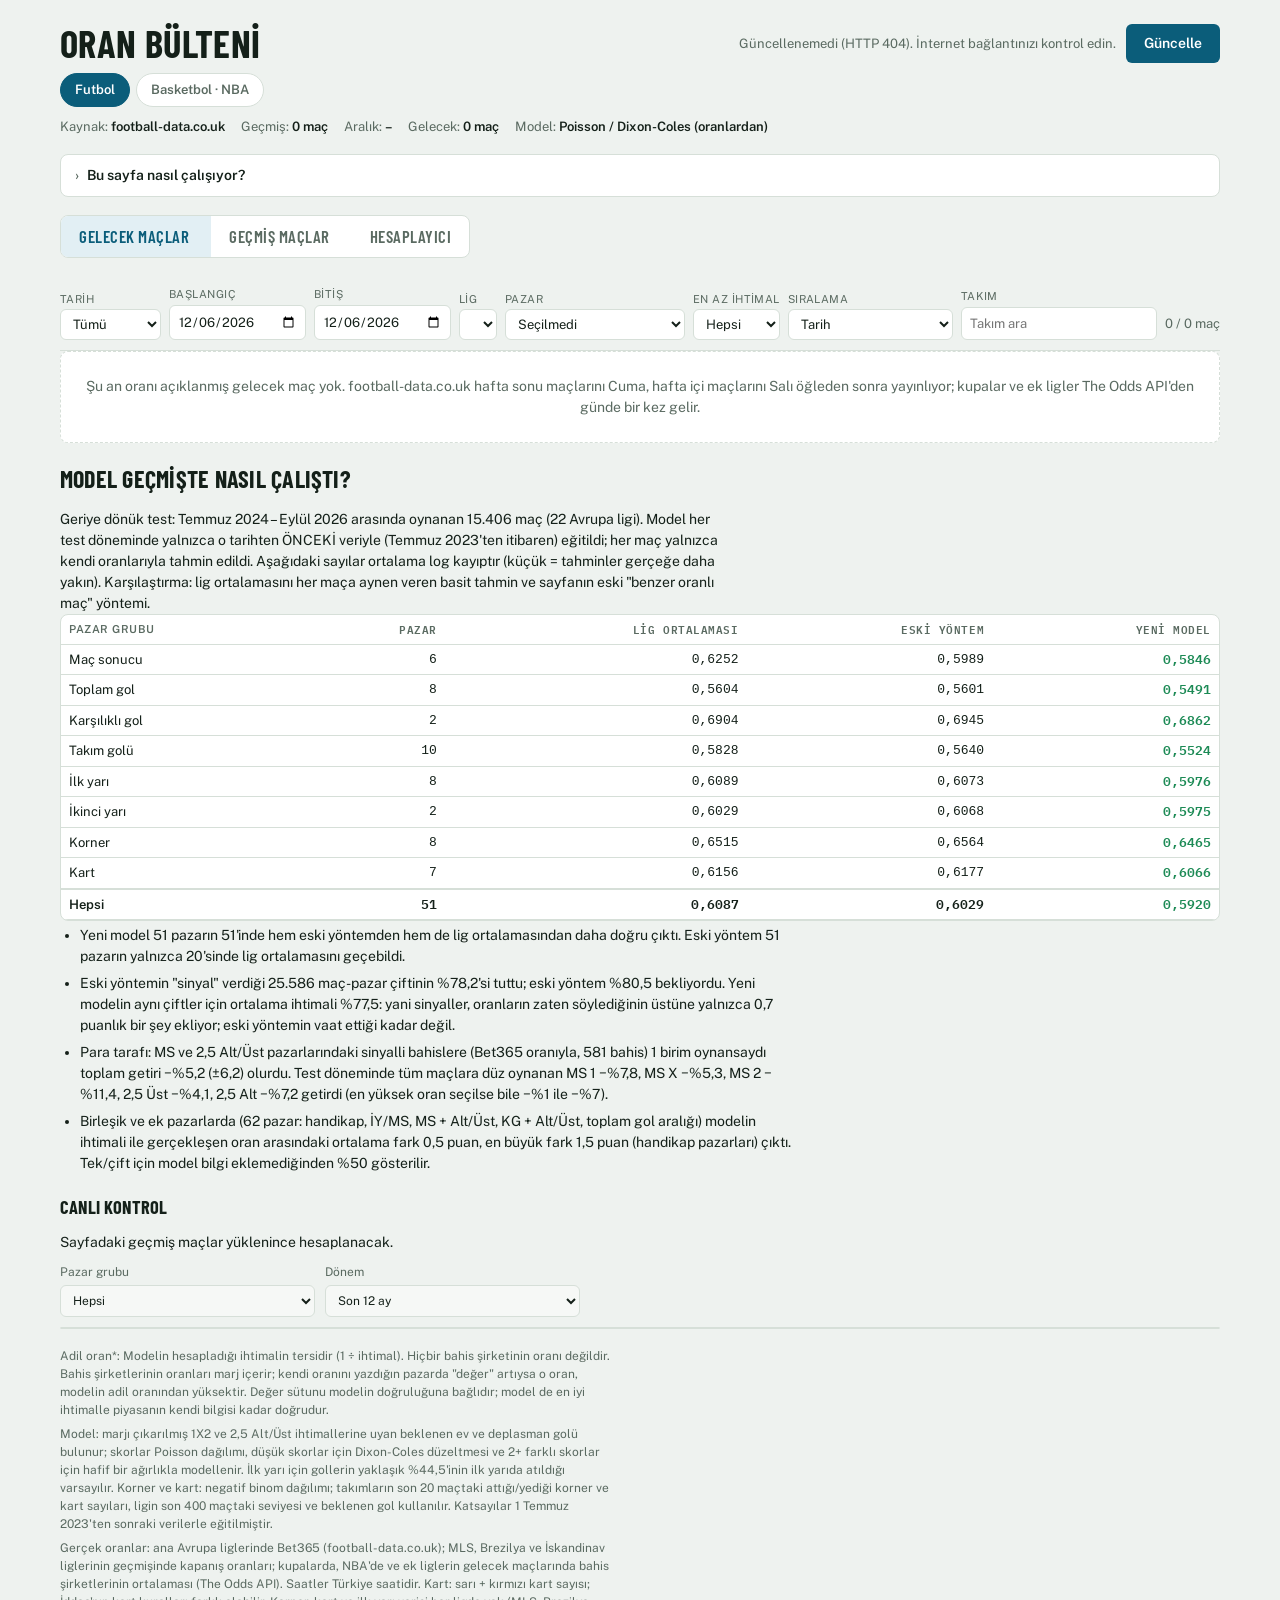
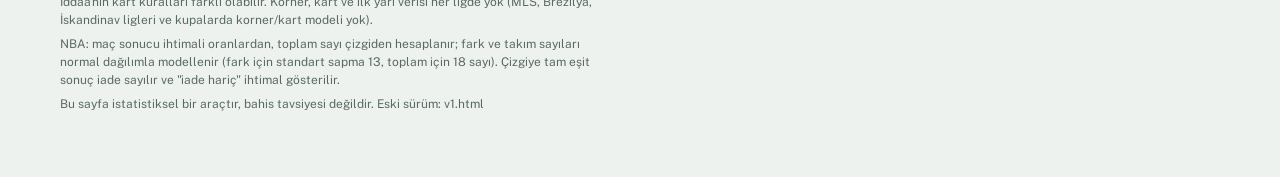
==== commit b7621fb0: "Güncelleme: 15 dakikada bir, koşullu indirme, sonuç bekleyen maçlar, Brezilya Série A - İş akışı 15 " ====
--- a/index.html
+++ b/index.html
@@ -255,7 +255,7 @@
       <p class="lead" id="kal-lead">Sayfadaki geçmiş maçlar yüklenince hesaplanacak.</p>
       <div class="form kal-form">
         <label for="k-grup">Pazar grubu <select id="k-grup"></select></label>
-        <label for="k-donem">Dönem <select id="k-donem"><option value="12ay">Son 12 ay</option><option value="tum">2023'ten beri (tümü)</option></select></label>
+        <label for="k-donem">Dönem <select id="k-donem"><option value="12ay">Son 12 ay</option><option value="tum">Tüm geçmiş</option></select></label>
       </div>
       <div class="bt-wrap scroll"><table id="kal-table"></table></div>
     </div>
@@ -659,7 +659,7 @@
     SC3: "İskoçya League Two", D1: "Almanya Bundesliga", D2: "Almanya 2. Bundesliga", I1: "İtalya Serie A", I2: "İtalya Serie B",
     SP1: "İspanya La Liga", SP2: "İspanya La Liga 2", F1: "Fransa Ligue 1", F2: "Fransa Ligue 2", N1: "Hollanda Eredivisie",
     B1: "Belçika Pro Lig", P1: "Portekiz Liga", T1: "Türkiye Süper Lig", G1: "Yunanistan Süper Lig",
-    USA: "ABD MLS", SWE: "İsveç Allsvenskan", NOR: "Norveç Eliteserien", DNK: "Danimarka Superliga", FIN: "Finlandiya Veikkausliiga",
+    USA: "ABD MLS", SWE: "İsveç Allsvenskan", NOR: "Norveç Eliteserien", DNK: "Danimarka Superliga", FIN: "Finlandiya Veikkausliiga", BRA: "Brezilya Série A",
     CL: "Şampiyonlar Ligi", EL: "Avrupa Ligi", ECL: "Konferans Ligi", NBA: "NBA", HES: "Hesaplayıcı"
   };
   const OK_AD = ["Bet365", "Piyasa ortalaması", "Pinnacle", "En yüksek oran", "Pinnacle (kapanış)", "Piyasa ortalaması (kapanış)", "Bahis şirketleri ortalaması"];
@@ -1162,7 +1162,7 @@
     const top = kutu.reduce((a, k) => (a.n += k.n, a.p += k.p, a.y += k.y, a), { n: 0, p: 0, y: 0 });
     if (!top.n) { $("kal-lead").textContent = "Bu seçim için sonuçlanmış pazar yok."; return; }
     let sapma = 0; kutu.forEach(k => { if (k.n) sapma += Math.abs(k.y / k.n - k.p / k.n) * k.n; });
-    $("kal-lead").textContent = (donem === "12ay" ? "Son 12 ayda" : "2023'ten beri") + " oynanan " + binlik(nMac) + " maçta, modelin her pazar için maçtan önce verdiği ihtimaller gruplandı. Model ortalaması %" +
+    $("kal-lead").textContent = (donem === "12ay" ? "Son 12 ayda" : "Sayfadaki tüm geçmişte (" + kisaTarih(C.ILK_GUN) + " sonrası)") + " oynanan " + binlik(nMac) + " maçta, modelin her pazar için maçtan önce verdiği ihtimaller gruplandı. Model ortalaması %" +
       ondalik(top.p / top.n * 100, 1) + ", gerçekleşen %" + ondalik(top.y / top.n * 100, 1) + "; ağırlıklı ortalama sapma " + ondalik(sapma / top.n * 100, 1) + " puan. İdeal durumda her satırda iki yüzde birbirine eşittir." +
       (C.ad === "futbol" ? " (Korner ve kart modelinin katsayıları da bu verilerle eğitildiği için o gruplarda sonuç biraz iyimser olabilir.)" : "");
     const h = tab.createTHead().insertRow(); ["Modelin ihtimali", "Pazar sayısı", "Model ortalaması", "Gerçekleşen", "Fark"].forEach((x, i) => h.append(el("th", i ? "n" : null, x)));
@@ -1222,7 +1222,7 @@
   [
     "Adil oran*: Modelin hesapladığı ihtimalin tersidir (1 ÷ ihtimal). Hiçbir bahis şirketinin oranı değildir. Bahis şirketlerinin oranları marj içerir; kendi oranını yazdığın pazarda \"değer\" artıysa o oran, modelin adil oranından yüksektir. Değer sütunu modelin doğruluğuna bağlıdır; model de en iyi ihtimalle piyasanın kendi bilgisi kadar doğrudur.",
     "Model: marjı çıkarılmış 1X2 ve 2,5 Alt/Üst ihtimallerine uyan beklenen ev ve deplasman golü bulunur; skorlar Poisson dağılımı, düşük skorlar için Dixon-Coles düzeltmesi ve 2+ farklı skorlar için hafif bir ağırlıkla modellenir. İlk yarı için gollerin yaklaşık %44,5'inin ilk yarıda atıldığı varsayılır. Korner ve kart: negatif binom dağılımı; takımların son 20 maçtaki attığı/yediği korner ve kart sayıları, ligin son 400 maçtaki seviyesi ve beklenen gol kullanılır. Katsayılar 1 Temmuz 2023'ten sonraki verilerle eğitilmiştir.",
-    "Gerçek oranlar: ana Avrupa liglerinde Bet365 (football-data.co.uk); MLS ve İskandinav liglerinin geçmişinde kapanış oranları; kupalarda, NBA'de ve ek liglerin gelecek maçlarında bahis şirketlerinin ortalaması (The Odds API). Saatler Türkiye saatidir. Kart: sarı + kırmızı kart sayısı; İddaa'nın kart kuralları farklı olabilir. Korner, kart ve ilk yarı verisi her ligde yok (MLS, İskandinav ligleri ve kupalarda korner/kart modeli yok).",
+    "Gerçek oranlar: ana Avrupa liglerinde Bet365 (football-data.co.uk); MLS, Brezilya ve İskandinav liglerinin geçmişinde kapanış oranları; kupalarda, NBA'de ve ek liglerin gelecek maçlarında bahis şirketlerinin ortalaması (The Odds API). Saatler Türkiye saatidir. Kart: sarı + kırmızı kart sayısı; İddaa'nın kart kuralları farklı olabilir. Korner, kart ve ilk yarı verisi her ligde yok (MLS, Brezilya, İskandinav ligleri ve kupalarda korner/kart modeli yok).",
     "NBA: maç sonucu ihtimali oranlardan, toplam sayı çizgiden hesaplanır; fark ve takım sayıları normal dağılımla modellenir (fark için standart sapma 13, toplam için 18 sayı). Çizgiye tam eşit sonuç iade sayılır ve \"iade hariç\" ihtimal gösterilir.",
     "Bu sayfa istatistiksel bir araçtır, bahis tavsiyesi değildir. Eski sürüm: v1.html"
   ].forEach(t => $("foot").append(el("p", null, t)));
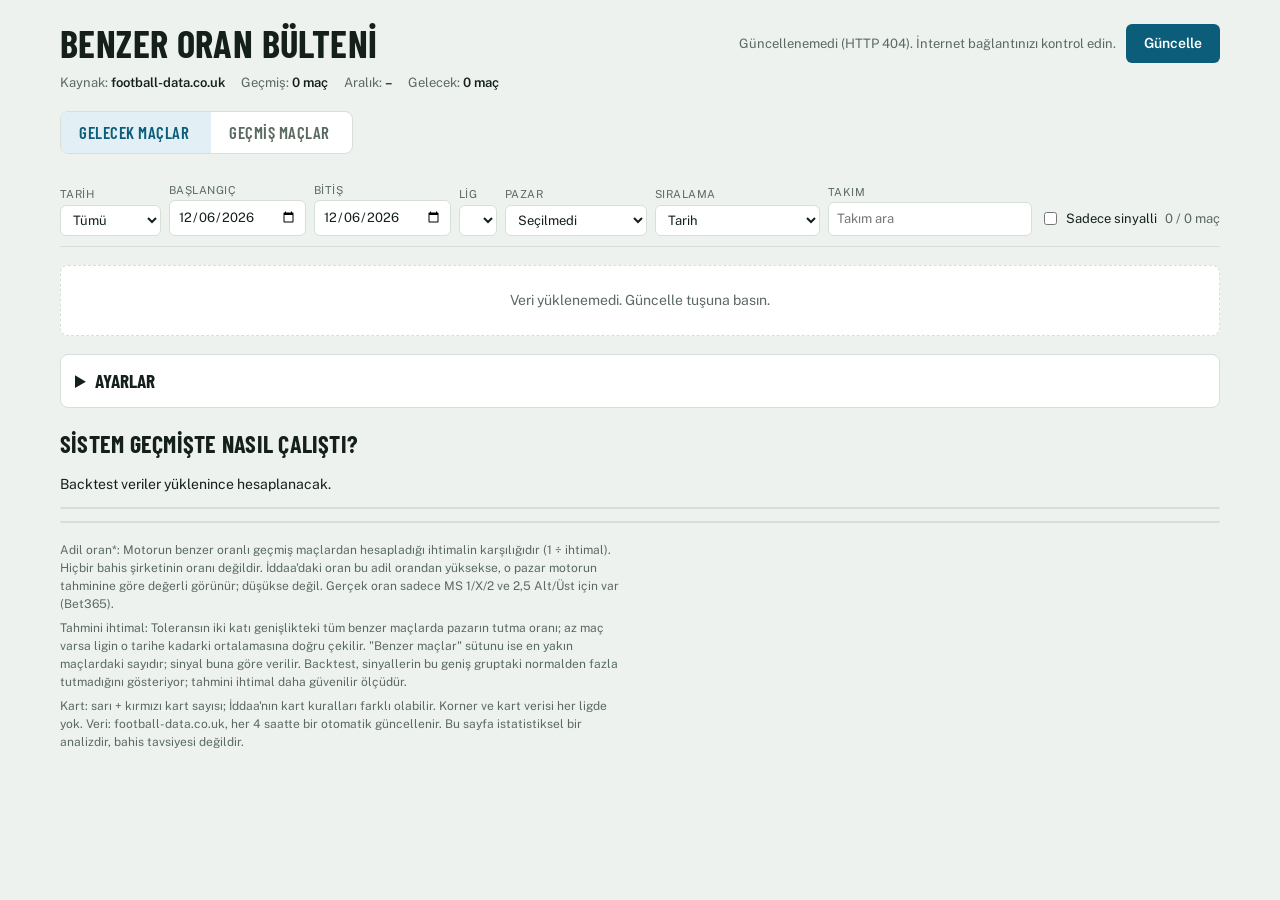
==== commit fc83309e: "İlk sürüme geri dönüş (b0f7504): sonradan eklenen her şey kaldırıldı Depo, ilk yüklenen hâline (inde" ====
--- a/index.html
+++ b/index.html
@@ -3,12 +3,12 @@
 <head>
 <meta charset="utf-8">
 <meta name="viewport" content="width=device-width, initial-scale=1, viewport-fit=cover">
-<title>Oran Bülteni</title>
+<title>Benzer Oran Bülteni</title>
 <meta name="claude:viewport-fit-sides" content="cover">
 <link rel="preconnect" href="https://fonts.googleapis.com">
 <link rel="stylesheet" href="https://fonts.googleapis.com/css2?family=Barlow+Condensed:wght@500;600;700&family=Public+Sans:wght@400;500;600&family=IBM+Plex+Mono:wght@400;500&display=swap">
 <style>
-/* Oran Bülteni v2: başlıkta Güncelle tuşu ve Futbol / NBA seçimi; Gelecek / Geçmiş / Hesaplayıcı sekmeleri; filtre çubuğu; maç satırları (model ihtimali + adil oran), açılınca tüm pazarlar ve kendi oranını yazma kutuları; altta geriye dönük test. */
+/* Düzen: başlıkta Güncelle tuşu; Gelecek / Geçmiş sekmeleri; filtre çubuğu (tarih, lig, pazar, sıralama); iddaa bülteni gibi maç satırları, açılınca tüm pazarlar ve benzer maçlar; altta ayarlar ve backtest. */
 :root {
   --bg: #eef2ef; --surface: #ffffff; --surface-2: #f6f8f6; --ink: #142019; --muted: #5a6a61; --line: #d6dfd8;
   --accent: #0b5d7a; --accent-soft: #e2eff4; --signal: #c98a06; --signal-soft: #fdf3dc;
@@ -27,7 +27,6 @@
   --accent: #62b6d3; --accent-soft: #15303a; --signal: #f0b43c; --signal-soft: #3a2d10;
   --hit: #4cc38a; --hit-soft: #133224; --miss: #f08158; --miss-soft: #3a1d12; --on-accent: #0e1411; --est: #c3a1ef; color-scheme: dark; }
 * { box-sizing: border-box; }
-[hidden] { display: none !important; }
 body { margin: 0; background: var(--bg); color: var(--ink); font: 14px/1.5 var(--f-body);
   padding-left: max(16px, env(safe-area-inset-left, 0px)); padding-right: max(16px, env(safe-area-inset-right, 0px)); }
 body::before { content: ""; position: fixed; inset: 0 0 auto; height: env(safe-area-inset-top, 0px); z-index: 10; background: var(--bg); }
@@ -50,10 +49,6 @@
 .tabs button { font: inherit; font-family: var(--f-display); font-size: 1.05rem; font-weight: 600; text-transform: uppercase; letter-spacing: .03em; color: var(--muted); background: transparent; border: 0; padding: 8px 18px; cursor: pointer; }
 .tabs button[aria-selected="true"] { background: var(--accent-soft); color: var(--accent); }
 .tabs button span { font-family: var(--f-mono); font-size: 12px; margin-left: 4px; }
-.spor { display: inline-flex; gap: 6px; flex-wrap: wrap; }
-.spor button { font: inherit; font-weight: 600; font-size: 13px; color: var(--muted); background: var(--surface); border: 1px solid var(--line); border-radius: 999px; padding: 6px 14px; cursor: pointer; }
-.spor button[aria-pressed="true"] { color: var(--on-accent); background: var(--accent); border-color: var(--accent); }
-.spor button:focus-visible, .tabs button:focus-visible { outline: 2px solid var(--accent); outline-offset: 2px; }
 .bar { background: var(--bg); padding-block: 10px; display: flex; flex-wrap: wrap; gap: 8px; align-items: end; border-bottom: 1px solid var(--line); }
 @media (min-width: 900px) { .bar { position: sticky; top: env(safe-area-inset-top, 0px); z-index: 5; } }
 .bar label { display: grid; gap: 2px; font-size: 11px; color: var(--muted); text-transform: uppercase; letter-spacing: .04em; }
@@ -74,7 +69,6 @@
 .lg { font-family: var(--f-display); font-weight: 600; font-size: 13px; letter-spacing: .04em; color: var(--accent); background: var(--accent-soft); border-radius: 4px; padding: 1px 6px; justify-self: start; }
 .teams { min-width: 0; font-weight: 600; overflow-wrap: anywhere; }
 .teams .res { font-family: var(--f-mono); font-weight: 500; margin-left: 8px; color: var(--muted); white-space: nowrap; }
-.teams .gec { font-size: 11px; font-weight: 500; margin-left: 6px; padding: 0 6px; border-radius: 999px; border: 1px dashed var(--muted); color: var(--muted); white-space: nowrap; }
 .odds { display: flex; gap: 4px; }
 .odd { font-family: var(--f-mono); font-size: 13px; min-width: 46px; text-align: center; padding: 3px 4px; border-radius: 4px; background: var(--surface-2); border: 1px solid var(--line); }
 .odd small { display: block; font-size: 10px; color: var(--muted); font-family: var(--f-body); }
@@ -83,7 +77,7 @@
 .pick .e { color: var(--est); font-family: var(--f-mono); }
 .pick.hit { border-style: solid; border-color: var(--hit); background: var(--hit-soft); }
 .pick.miss { border-style: solid; border-color: var(--miss); background: var(--miss-soft); }
-.pick-bos { display: block; min-width: 0; }
+.pick-bos { display: none; }
 .chips { display: flex; flex-wrap: wrap; gap: 4px; justify-content: flex-end; max-width: 260px; }
 .chip { font-size: 12px; padding: 2px 8px; border-radius: 999px; background: var(--signal-soft); color: var(--ink); border: 1px solid var(--signal); white-space: nowrap; }
 .chip.hit { background: var(--hit-soft); border-color: var(--hit); }
@@ -92,7 +86,6 @@
 .caret { color: var(--muted); transition: transform .15s; }
 .fx.open .caret { transform: rotate(90deg); }
 @media (prefers-reduced-motion: reduce) { .caret { transition: none; } }
-.fx:not(.open) > .detail { display: none; }
 .detail { border-top: 1px solid var(--line); padding: 12px; display: grid; gap: 14px; }
 .legend { display: flex; flex-wrap: wrap; gap: 6px 16px; font-size: 12px; color: var(--muted); }
 .legend .e { color: var(--est); font-weight: 600; }
@@ -109,13 +102,11 @@
 .ok { color: var(--hit); font-weight: 600; }
 .no { color: var(--miss); font-weight: 600; }
 .empty { padding: 24px; text-align: center; color: var(--muted); background: var(--surface); border: 1px dashed var(--line); border-radius: 8px; }
-.panel { background: var(--surface); border: 1px solid var(--line); border-radius: 8px; padding: 12px 14px; display: grid; gap: 8px; }
-.panel h2 { font-size: 1.2rem; }
-.form { display: grid; grid-template-columns: repeat(auto-fit, minmax(170px, 1fr)); gap: 10px; }
-.ayar-ozet { margin: 0; font-size: 13px; color: var(--muted); }
-.ayar-ozet b { color: var(--ink); font-weight: 600; }
+details.panel { background: var(--surface); border: 1px solid var(--line); border-radius: 8px; padding: 12px 14px; }
+details.panel summary { cursor: pointer; font-family: var(--f-display); font-weight: 700; font-size: 1.2rem; text-transform: uppercase; }
+.form { display: grid; grid-template-columns: repeat(auto-fit, minmax(170px, 1fr)); gap: 10px; margin-top: 10px; }
 .form label { display: grid; gap: 4px; font-size: 12px; color: var(--muted); }
-.form select, .form input { font: inherit; color: var(--ink); background: var(--surface-2); border: 1px solid var(--line); border-radius: 6px; padding: 7px 8px; min-width: 0; }
+.form select { font: inherit; color: var(--ink); background: var(--surface-2); border: 1px solid var(--line); border-radius: 6px; padding: 7px 8px; min-width: 0; }
 section.bt { display: grid; gap: 12px; }
 .bt .lead { max-width: 75ch; margin: 0; }
 .bt table td.good { color: var(--hit); font-weight: 600; }
@@ -130,56 +121,6 @@
   .fx > button .caret { grid-row: 1; grid-column: 4; }
   h1 { font-size: 1.9rem; }
 }
-
-/* ---- v2 eklemeleri ---- */
-.chips { max-width: 330px; }
-.detail > .scroll { max-width: 860px; }
-.chip.model { background: var(--surface-2); border-color: var(--line); }
-.chip.model[title] { cursor: help; }
-.btn.ikincil { background: transparent; color: var(--accent); border: 1px solid var(--accent); padding: 6px 14px; justify-self: start; }
-details.info { padding: 0; gap: 0; }
-details.info > summary { cursor: pointer; font-weight: 600; padding: 10px 14px; list-style: none; display: flex; align-items: center; gap: 8px; }
-details.info > summary::-webkit-details-marker { display: none; }
-details.info > summary::before { content: "›"; display: inline-block; color: var(--muted); transition: transform .15s; }
-details.info[open] > summary::before { transform: rotate(90deg); }
-@media (prefers-reduced-motion: reduce) { details.info > summary::before { transition: none; } }
-.info-govde { padding: 0 14px 14px; display: grid; gap: 8px; max-width: 82ch; }
-.info-govde p { margin: 0; }
-.hes-not { margin: 0; max-width: 82ch; font-size: 13px; }
-.hes-form { grid-template-columns: repeat(auto-fit, minmax(110px, 1fr)); max-width: 680px; }
-#hes-sonuc { display: grid; gap: 10px; }
-details.ozel { border: 1px solid var(--line); border-radius: 8px; background: var(--surface-2); }
-details.ozel > summary { cursor: pointer; padding: 8px 12px; font-weight: 600; color: var(--accent); }
-details.ozel > .form { padding: 2px 12px 8px; grid-template-columns: repeat(auto-fit, minmax(100px, 1fr)); max-width: 640px; }
-details.ozel .ozel-not { margin: 0; padding: 0 12px 8px; font-size: 12px; max-width: 80ch; }
-details.ozel > .btn { margin: 0 12px 12px; }
-.tablo-ara input { font: inherit; font-size: 13px; width: 100%; max-width: 360px; color: var(--ink); background: var(--surface); border: 1px solid var(--line); border-radius: 6px; padding: 6px 8px; }
-table.pazar td.inp { padding: 2px 6px; }
-table.pazar td.inp input { width: 76px; font: inherit; font-family: var(--f-mono); font-size: 13px; text-align: right; color: var(--ink); background: var(--surface); border: 1px solid var(--line); border-radius: 4px; padding: 3px 6px; }
-table.pazar td.ev.good { color: var(--hit); font-weight: 600; }
-table.pazar td.ev.bad { color: var(--miss); }
-table.pazar td.ok, table.pazar td.no { font-family: var(--f-body); }
-.bt table tr.toplam td { font-weight: 600; border-top: 2px solid var(--line); }
-.bulgu { margin: 4px 0 0; padding-left: 20px; display: grid; gap: 6px; max-width: 82ch; }
-.kal { display: grid; gap: 10px; margin-top: 8px; }
-.kal h3 { font-size: 1.15rem; text-transform: uppercase; }
-.kal-form { max-width: 520px; }
-
-.wrap, section.bt, .kal, .panel, .detail, .info-govde { grid-template-columns: minmax(0, 1fr); }
-.bt-wrap, #arastirma, .kal > * { min-width: 0; }
-table.pazar td:first-child { white-space: normal; min-width: 112px; }
-.tabs { max-width: 100%; }
-@media (max-width: 820px) {
-  .tabs { display: flex; justify-self: stretch; }
-  .tabs button { flex: 1 1 0; min-width: 0; padding: 8px 6px; font-size: .95rem; line-height: 1.15; }
-  table.pazar th, table.pazar td { padding-inline: 5px; }
-  table.pazar td.inp input { width: 58px; }
-  table.pazar th { white-space: normal; line-height: 1.2; letter-spacing: .02em; vertical-align: bottom; }
-  table.pazar td { font-size: 12.5px; }
-  table.pazar td:first-child { min-width: 88px; }
-  .detail { padding: 10px; }
-  .bar select, .bar input { max-width: 100%; }
-}
 </style>
 
 </head>
@@ -187,491 +128,124 @@
 <div class="wrap">
   <header class="top">
     <div class="hrow">
-      <h1>Oran Bülteni</h1>
+      <h1>Benzer Oran Bülteni</h1>
       <div class="upd"><span class="upd-durum" id="upd-durum"></span><button class="btn" type="button" id="guncelle">Güncelle</button></div>
-    </div>
-    <div class="spor" role="group" aria-label="Spor">
-      <button type="button" id="spor-futbol" aria-pressed="true">Futbol</button>
-      <button type="button" id="spor-nba" aria-pressed="false">Basketbol · NBA</button>
     </div>
     <div class="meta" id="meta"><span>Veri yükleniyor…</span></div>
   </header>
 
-  <details class="panel info" id="bilgi">
-    <summary>Bu sayfa nasıl çalışıyor?</summary>
-    <div class="info-govde">
-      <p><b>Fikir.</b> Bahis şirketlerinin oranları, marjları çıkarılınca maç hakkındaki en iyi bilgi kaynağıdır. Sayfa, her maçın 1-X-2 ve 2,5 Alt/Üst oranlarından
-        marjı temizler, bu ihtimallere uyan bir gol modeli (Poisson / Dixon-Coles) kurar ve oradan diğer tüm pazarların ihtimalini ve <b>adil oranını</b> (1 ÷ ihtimal) hesaplar:
-        KG, takım golü, ilk yarı, ilk yarı/maç sonucu, handikap, birleşik pazarlar. Korner ve kart için, takımların son 20 maçı ve ligin seviyesi de kullanılır.</p>
-      <p><b>Neye yarar?</b> Elindeki bir oranın (ör. İddaa'daki) modele göre değerli olup olmadığına bakmak için. Bir pazarın yanındaki kutuya kendi oranını yaz; sayfa
-        <b>değer</b> = ihtimal × oran − 1 değerini gösterir. Artı ise oran, modelin adil oranından yüksektir.</p>
-      <p><b>Dürüst uyarı.</b> Model yeni bilgi üretmez; oranlardaki bilgiyi diğer pazarlara dağıtır, yani bahis şirketlerinden fazlasını bildiği iddia edilmez. Geriye dönük testte (aşağıda) 51 pazarın hepsinde eski "benzer maç"
-        yönteminden daha doğru çıktı. Test döneminde tüm maçlara düz oynanan 1-X-2 ve 2,5 Alt/Üst bahisleri ise −%4 ile −%11 arasında kaybettirdi. Bu sayfa istatistiksel bir araçtır, bahis tavsiyesi değildir.</p>
-      <p class="muted">Eski sürümü (benzer oranlı geçmiş maçlardan "sinyal" üreten yöntem) görmek için: <a href="v1.html">v1.html</a>.</p>
+  <div class="tabs" role="tablist" aria-label="Maçlar">
+    <button type="button" role="tab" id="tab-g" aria-selected="true">Gelecek maçlar<span id="n-g"></span></button>
+    <button type="button" role="tab" id="tab-p" aria-selected="false">Geçmiş maçlar<span id="n-p"></span></button>
+  </div>
+
+  <div class="bar">
+    <label for="f-hizli">Tarih
+      <select id="f-hizli"></select></label>
+    <label for="f-bas">Başlangıç <input type="date" id="f-bas"></label>
+    <label for="f-bit">Bitiş <input type="date" id="f-bit"></label>
+    <label for="f-lig">Lig <select id="f-lig"></select></label>
+    <label for="f-pazar">Pazar <select id="f-pazar"></select></label>
+    <label for="f-sira">Sıralama <select id="f-sira"><option value="tarih">Tarih</option><option value="ihtimal">Seçili pazarın ihtimali</option></select></label>
+    <label for="f-ara" class="grow">Takım <input id="f-ara" type="search" placeholder="Takım ara"></label>
+    <label class="chk"><input id="f-sinyal" type="checkbox"> Sadece sinyalli</label>
+    <span class="count" id="f-count"></span>
+  </div>
+  <div class="banner" id="banner" hidden></div>
+  <div id="fixtures"><div class="empty">Veri yükleniyor…</div></div>
+
+  <details class="panel" id="ayarlar">
+    <summary>Ayarlar</summary>
+    <div class="form">
+      <label for="a-tol">Benzerlik toleransı
+        <select id="a-tol"><option value="0.015">±1,5 puan</option><option value="0.02">±2 puan</option><option value="0.025">±2,5 puan</option><option value="0.03">±3 puan</option><option value="0.04">±4 puan</option><option value="0.05">±5 puan</option></select></label>
+      <label for="a-max">En yakın kaç maç
+        <select id="a-max"><option>5</option><option>8</option><option>10</option><option>15</option><option>20</option><option>30</option></select></label>
+      <label for="a-min">Sinyal için en az maç
+        <select id="a-min"><option>3</option><option>4</option><option>5</option><option>6</option><option>8</option><option>10</option></select></label>
+      <label for="a-esik">Sinyal eşiği
+        <select id="a-esik"><option value="1">%100 (hepsi tuttu)</option><option value="0.9">%90</option><option value="0.8">%80</option></select></label>
     </div>
   </details>
 
-  <div class="tabs" role="tablist" aria-label="Görünüm">
-    <button type="button" role="tab" id="tab-g" aria-selected="true">Gelecek maçlar<span id="n-g"></span></button>
-    <button type="button" role="tab" id="tab-p" aria-selected="false">Geçmiş maçlar<span id="n-p"></span></button>
-    <button type="button" role="tab" id="tab-h" aria-selected="false">Hesaplayıcı</button>
-  </div>
-
-  <div id="liste-alan">
-    <div class="bar">
-      <label for="f-hizli">Tarih
-        <select id="f-hizli"></select></label>
-      <label for="f-bas">Başlangıç <input type="date" id="f-bas"></label>
-      <label for="f-bit">Bitiş <input type="date" id="f-bit"></label>
-      <label for="f-lig">Lig <select id="f-lig"></select></label>
-      <label for="f-pazar">Pazar <select id="f-pazar"></select></label>
-      <label for="f-min">En az ihtimal <select id="f-min"><option value="">Hepsi</option><option value="0.5">%50</option><option value="0.6">%60</option><option value="0.7">%70</option><option value="0.8">%80</option><option value="0.9">%90</option></select></label>
-      <label for="f-sira">Sıralama <select id="f-sira"><option value="tarih">Tarih</option><option value="ihtimal">Seçili pazarın ihtimali</option></select></label>
-      <label for="f-ara" class="grow">Takım <input id="f-ara" type="search" placeholder="Takım ara"></label>
-      <span class="count" id="f-count"></span>
-    </div>
-    <div class="banner" id="banner" hidden></div>
-    <div id="fixtures"><div class="empty">Veri yükleniyor…</div></div>
-  </div>
-
-  <section class="panel" id="hesap-alan" hidden aria-labelledby="hes-baslik">
-    <h2 id="hes-baslik">Hesaplayıcı</h2>
-    <p class="muted hes-not">Herhangi bir maçın 1-X-2 oranlarını (ve varsa 2,5 Alt/Üst oranlarını) yaz; model tüm pazarların ihtimalini ve adil oranını hesaplasın. Oranlar bahis şirketinden, marjlı haliyle yazılabilir. Korner ve kart için takım bilgisi gerekir; bunlar için maç listesinden bir maç aç.</p>
-    <div class="form hes-form">
-      <label for="h-1">MS 1 <input id="h-1" inputmode="decimal" placeholder="1,85" autocomplete="off"></label>
-      <label for="h-x">MS X <input id="h-x" inputmode="decimal" placeholder="3,60" autocomplete="off"></label>
-      <label for="h-2">MS 2 <input id="h-2" inputmode="decimal" placeholder="4,20" autocomplete="off"></label>
-      <label for="h-u">2,5 Üst <input id="h-u" inputmode="decimal" placeholder="1,90" autocomplete="off"></label>
-      <label for="h-a">2,5 Alt <input id="h-a" inputmode="decimal" placeholder="1,90" autocomplete="off"></label>
-    </div>
-    <div id="hes-sonuc"></div>
-  </section>
-
   <section class="bt">
-    <h2>Model geçmişte nasıl çalıştı?</h2>
-    <div id="arastirma"></div>
-    <div class="kal">
-      <h3>Canlı kontrol</h3>
-      <p class="lead" id="kal-lead">Sayfadaki geçmiş maçlar yüklenince hesaplanacak.</p>
-      <div class="form kal-form">
-        <label for="k-grup">Pazar grubu <select id="k-grup"></select></label>
-        <label for="k-donem">Dönem <select id="k-donem"><option value="12ay">Son 12 ay</option><option value="tum">Tüm geçmiş</option></select></label>
-      </div>
-      <div class="bt-wrap scroll"><table id="kal-table"></table></div>
-    </div>
+    <h2>Sistem geçmişte nasıl çalıştı?</h2>
+    <p class="lead" id="bt-lead">Backtest veriler yüklenince hesaplanacak.</p>
+    <div class="bt-wrap scroll"><table id="bt-table"></table></div>
+    <div class="bt-wrap scroll"><table id="bt-lig"></table></div>
   </section>
 
   <footer class="foot" id="foot"></footer>
 </div>
 <script>
-const KAT_YEDEK = {"c":{"alfa":0.015147,"b":2.283105,"egitim_n":21690,"lig":{"B1":0.0,"D1":0.0,"D2":0.0,"E0":0.0,"E1":0.0,"E2":0.0,"E3":0.0,"F1":0.0,"F2":0.0,"G1":0.0,"I1":0.0,"I2":0.0,"N1":0.0,"P1":0.0,"SC0":0.0,"SC1":0.0,"SC2":0.0,"SC3":0.0,"SP1":0.0,"SP2":0.0,"T1":0.0},"ort":[2.77002,0.664189,1.549448,1.220572,4.911529,4.930966,4.939211,4.903376,9.87016],"ozellik":["T","D","lh","la","ev_atan","ev_yiyen","dep_atan","dep_yiyen","lig_toplam"],"sd":[0.393902,0.57089,0.489038,0.409722,0.989422,0.983594,0.994127,0.973851,0.522891],"w":[0.019734,-0.001448,0.011989,0.004662,0.023009,0.022236,0.021295,0.02608,0.01064]},"egitim_bitis":"2026-09-03","fa":0.445331,"fh":0.444791,"k":{"alfa":0.025807,"b":1.442712,"egitim_n":22961,"lig":{"B1":-0.013668,"D1":0.009087,"D2":0.029635,"E0":0.008361,"E1":-0.034566,"E2":-0.038557,"E3":-0.03009,"EC":-0.022876,"F1":-0.004895,"F2":-0.039303,"G1":0.050822,"I1":-0.014173,"I2":0.021949,"N1":-0.073996,"P1":0.060962,"SC0":-0.012071,"SC1":0.000245,"SC2":-0.016896,"SC3":-0.00014,"SP1":0.030542,"SP2":0.039398,"T1":0.049486},"ort":[2.777748,0.660287,1.552538,1.22521,2.156635,2.149021,2.148296,2.157919,4.309428],"ozellik":["T","D","lh","la","ev_atan","ev_yiyen","dep_atan","dep_yiyen","lig_toplam"],"sd":[0.390191,0.566778,0.48537,0.406911,0.51073,0.509978,0.508571,0.510777,0.577843],"w":[-0.00958,-0.046578,-0.004137,-0.004252,0.029833,0.04164,0.026383,0.033321,0.013044]},"kappa":0.9,"lig_pencere":400,"pencere":20,"pu_onsel_w":[0.771218,0.242175,-6.660069,-0.511314,-1.662683,2.884302],"rho":-0.04,"ufuk":"2023-07-01"};
-// ============================================================================ model.js
-// Oran modeli (Python'daki modelkit.py + araştırma/genis.py'nin birebir JS karşılığı; parite testi ile doğrulanır).
-//  1) Oranlardan marj temizlenir, Poisson / Dixon-Coles skor matrisi uydurulur (beklenen ev ve deplasman golü).
-//  2) Skor matrisinden tüm gol pazarları, yarılar ve birleşik pazarlar hesaplanır.
-//  3) Korner ve kart: negatif binom (takım özellikleri + lig seviyesi + beklenen gol).
-//  4) NBA: normal dağılım modeli (galibiyet ihtimali ve toplam çizgisinden).
-const BOM = (function () {
-  "use strict";
-  const G = 13;                                  // 0..12 gol
-  const LF = new Float64Array(G);
-  for (let k = 1; k < G; k++) LF[k] = LF[k - 1] + Math.log(k);
-  const RHO_VARSAYILAN = -0.04, KAPPA_VARSAYILAN = 0.90;
-
-  // ------------------------------------------------------------------ marj temizleme (güç yöntemi)
-  function margGuc(oranlar) {
-    const inv = oranlar.map(o => 1 / o);
-    let lo = 1, hi = 3;
-    for (let i = 0; i < 40; i++) {
-      const mid = (lo + hi) / 2; let s = 0;
-      for (const v of inv) s += Math.pow(v, mid);
-      if (s > 1) lo = mid; else hi = mid;
-    }
-    const k = (lo + hi) / 2, p = inv.map(v => Math.pow(v, k)), t = p.reduce((a, b) => a + b, 0);
-    return p.map(v => v / t);
-  }
-
-  // ------------------------------------------------------------------ Poisson / Dixon-Coles
-  function pmfSatir(lam) {
-    lam = Math.min(Math.max(lam, 1e-4), 9.0);
-    const l = Math.log(lam), o = new Float64Array(G);
-    for (let k = 0; k < G; k++) o[k] = Math.exp(-lam + k * l - LF[k]);
-    return o;
-  }
-  // M[h*G + a]: bağımsız Poisson × Dixon-Coles düşük skor düzeltmesi × (fark >= 2 ağırlığı), toplamı 1
-  function matris(lh, la, rho, kappa, normalle) {
-    if (rho === undefined) rho = RHO_VARSAYILAN;
-    if (kappa === undefined) kappa = KAPPA_VARSAYILAN;
-    if (normalle === undefined) normalle = true;
-    const ph = pmfSatir(lh), pa = pmfSatir(la), M = new Float64Array(G * G);
-    for (let h = 0; h < G; h++) for (let a = 0; a < G; a++) M[h * G + a] = ph[h] * pa[a];
-    if (rho !== 0) { M[0] *= 1 - lh * la * rho; M[1] *= 1 + lh * rho; M[G] *= 1 + la * rho; M[G + 1] *= 1 - rho; }
-    let t = 0;
-    for (let h = 0; h < G; h++) for (let a = 0; a < G; a++) { if (kappa !== 1 && Math.abs(h - a) >= 2) M[h * G + a] *= kappa; t += M[h * G + a]; }
-    if (normalle) for (let i = 0; i < G * G; i++) M[i] /= t;
-    return M;
-  }
-  // 1X2, ev golü dağılımı, deplasman golü dağılımı, toplam gol dağılımı
-  function ozet(M) {
-    let p1 = 0, px = 0, p2 = 0;
-    const ev = new Float64Array(G), dp = new Float64Array(G), top = new Float64Array(2 * G - 1);
-    for (let h = 0; h < G; h++) for (let a = 0; a < G; a++) {
-      const v = M[h * G + a];
-      if (h > a) p1 += v; else if (h === a) px += v; else p2 += v;
-      ev[h] += v; dp[a] += v; top[h + a] += v;
-    }
-    return { p1, px, p2, ev, dp, top, m00: M[0] };
-  }
-  const topla = (d, a, b) => { let s = 0; for (let i = a; i <= b && i < d.length; i++) s += d[i]; return s; };
-
-  // ------------------------------------------------------------------ oranlardan beklenen gol (damped Gauss-Newton)
-  function uyumVektor(lh, la, rho, kappa) {
-    const o = ozet(matris(lh, la, rho, kappa));
-    return [o.p1, o.px, o.p2, 1 - topla(o.top, 0, 2)];
-  }
-  // p1,px,p2: marjsız ihtimaller; pu: 2,5 Üst ihtimali (null/NaN ise puOnsel, wOnsel ağırlığıyla kullanılır)
-  function lambdaUydur(p1, px, p2, pu, opt) {
-    opt = opt || {};
-    const rho = opt.rho === undefined ? RHO_VARSAYILAN : opt.rho, kappa = opt.kappa === undefined ? KAPPA_VARSAYILAN : opt.kappa;
-    const wOnsel = opt.wOnsel === undefined ? 0.3 : opt.wOnsel;
-    const hedef = [p1, px, p2, 0], w = [1, 1, 1, 1];
-    if (pu == null || Number.isNaN(pu)) { hedef[3] = opt.puOnsel == null ? 0.5 : opt.puOnsel; w[3] = wOnsel; } else hedef[3] = pu;
-    let t1 = Math.log(1.45), t2 = Math.log(1.1);
-    const lo = Math.log(0.05), hi = Math.log(6.0), e = 1e-4;
-    for (let it = 0; it < 30; it++) {
-      const f0 = uyumVektor(Math.exp(t1), Math.exp(t2), rho, kappa);
-      const fa = uyumVektor(Math.exp(t1 + e), Math.exp(t2), rho, kappa);
-      const fb = uyumVektor(Math.exp(t1), Math.exp(t2 + e), rho, kappa);
-      let a11 = 1e-6, a12 = 0, a22 = 1e-6, g1 = 0, g2 = 0;
-      for (let i = 0; i < 4; i++) {
-        const r = (f0[i] - hedef[i]) * w[i], j1 = (fa[i] - f0[i]) / e * w[i], j2 = (fb[i] - f0[i]) / e * w[i];
-        a11 += j1 * j1; a12 += j1 * j2; a22 += j2 * j2; g1 += j1 * r; g2 += j2 * r;
-      }
-      const det = a11 * a22 - a12 * a12;
-      const d1 = Math.min(Math.max(-(a22 * g1 - a12 * g2) / det, -0.4), 0.4);
-      const d2 = Math.min(Math.max(-(-a12 * g1 + a11 * g2) / det, -0.4), 0.4);
-      t1 = Math.min(Math.max(t1 + d1, lo), hi); t2 = Math.min(Math.max(t2 + d2, lo), hi);
-      if (Math.max(Math.abs(d1), Math.abs(d2)) < 1e-7) break;
-    }
-    return [Math.exp(t1), Math.exp(t2)];
-  }
-  const sig = x => 1 / (1 + Math.exp(-x));
-  const logit = p => { p = Math.min(Math.max(p, 1e-4), 1 - 1e-4); return Math.log(p / (1 - p)); };
-  // 2,5 Alt/Üst oranı olmayan maçlar için 2,5 Üst ihtimali tahmini (lig seviyesi + 1X2). w: 6 katsayı
-  function puOnsel(p1, px, p2, ligOrani, w) {
-    const f = [1, logit(ligOrani == null ? 0.5 : ligOrani), px, (p1 - p2) * (p1 - p2), Math.abs(p1 - p2), Math.max(p1, p2)];
-    let z = 0; for (let i = 0; i < 6; i++) z += f[i] * w[i];
-    return sig(z);
-  }
-  // ham oranlardan (1,X,2 ve varsa Üst, Alt) beklenen gol
-  function oranlardanLambda(o1, ox, o2, ou, oa, kat, ligUstOrani) {
-    const [p1, px, p2] = margGuc([o1, ox, o2]);
-    const pu = ou && oa ? margGuc([ou, oa])[0] : null;
-    const on = pu == null ? puOnsel(p1, px, p2, ligUstOrani, kat.pu_onsel_w) : null;
-    return lambdaUydur(p1, px, p2, pu, { rho: kat.rho, kappa: kat.kappa, puOnsel: on });
-  }
-
-  // ------------------------------------------------------------------ korner / kart (negatif binom)
-  // oz: [h_atan, h_yiyen, d_atan, d_yiyen, lig_toplam] (null olabilir); t: kat.c ya da kat.k; lig: lig kodu
-  function kkOrtalama(oz, lh, la, lig, t) {
-    if (!oz || !t) return null;
-    const c = t.lig[lig]; if (c === undefined) return null;
-    const x = [lh + la, Math.abs(lh - la), lh, la, oz[0], oz[1], oz[2], oz[3], oz[4]];
-    let z = t.b + c;
-    for (let i = 0; i < 9; i++) { if (x[i] == null || Number.isNaN(x[i])) continue; z += t.w[i] * (x[i] - t.ort[i]) / t.sd[i]; }
-    return Math.exp(Math.min(Math.max(z, -5), 5));
-  }
-  // P(Y = k), k = 0..kmax; Var = mu + alfa mu^2
-  function nbTablo(mu, alfa, kmax) {
-    kmax = kmax || 40;
-    const r = 1 / alfa, p = r / (r + mu), o = new Float64Array(kmax + 1);
-    o[0] = Math.pow(p, r);
-    for (let k = 0; k < kmax; k++) o[k + 1] = o[k] * (k + r) / (k + 1) * (1 - p);
-    return o;
-  }
-  const kumulatif = d => { const c = new Float64Array(d.length); let s = 0; for (let i = 0; i < d.length; i++) { s += d[i]; c[i] = s; } return c; };
-  const KORNER = [["K75U", 8, 1], ["K85U", 9, 1], ["K85A", 9, 0], ["K95U", 10, 1], ["K95A", 10, 0], ["K105U", 11, 1], ["K105A", 11, 0], ["K115A", 12, 0]];
-  const KART = [["C25U", 3, 1], ["C35U", 4, 1], ["C35A", 4, 0], ["C45U", 5, 1], ["C45A", 5, 0], ["C55U", 6, 1], ["C55A", 6, 0]];
-  function kkPazarlar(mu, alfa, liste, out) {
-    const c = kumulatif(nbTablo(mu, alfa));
-    for (const [kod, esik, ust] of liste) { const p = 1 - c[esik - 1]; out[kod] = ust ? p : 1 - p; }
-  }
-
-  // ------------------------------------------------------------------ gol pazarları (51 pazarın gol / yarı bölümü)
-  function temelPazarlar(lh, la, kat, mc, mk) {
-    const rho = kat.rho, kappa = kat.kappa, fh = kat.fh, fa = kat.fa;
-    const o = ozet(matris(lh, la, rho, kappa)), out = {};
-    const T = o.top, evc = kumulatif(o.ev), dpc = kumulatif(o.dp), c = kumulatif(T);
-    out.MS1 = o.p1; out.MSX = o.px; out.MS2 = o.p2; out.CS1X = o.p1 + o.px; out.CSX2 = o.px + o.p2; out.CS12 = o.p1 + o.p2;
-    for (const [k, i] of [[15, 1], [25, 2], [35, 3], [45, 4]]) { out["A" + k] = c[i]; out["U" + k] = 1 - c[i]; }
-    const kgv = 1 - o.ev[0] - o.dp[0] + o.m00; out.KGV = kgv; out.KGY = 1 - kgv;
-    out.EV05A = evc[0]; out.EV05U = 1 - evc[0]; out.EV15A = evc[1]; out.EV15U = 1 - evc[1]; out.EV25U = 1 - evc[2];
-    out.DEP05A = dpc[0]; out.DEP05U = 1 - dpc[0]; out.DEP15A = dpc[1]; out.DEP15U = 1 - dpc[1]; out.DEP25U = 1 - dpc[2];
-    // ilk yarı: bağımsız Poisson (düzeltmesiz, normalleştirilmemiş), ikinci yarı toplamı ~ Poisson
-    const Mh = matris(lh * fh, la * fa, 0, 1, false);   // yalnızca bağımsız çarpım (Python ile aynı: düzeltmesiz, normalleştirilmemiş)
-    const h = ozet(Mh), ch = kumulatif(h.top);
-    out.IY1 = h.p1; out.IYX = h.px; out.IY2 = h.p2;
-    out.IY05A = ch[0]; out.IY05U = 1 - ch[0]; out.IY15A = ch[1]; out.IY15U = 1 - ch[1];
-    out.IYKGV = (1 - h.ev[0]) * (1 - h.dp[0]);
-    const l2 = lh * (1 - fh) + la * (1 - fa), e0 = Math.exp(-l2);
-    out.IY2Y05U = 1 - e0; out.IY2Y15U = 1 - e0 * (1 + l2);
-    if (mc != null && kat.c) kkPazarlar(mc, kat.c.alfa, KORNER, out);
-    if (mk != null && kat.k) kkPazarlar(mk, kat.k.alfa, KART, out);
-    return out;
-  }
-
-  // ------------------------------------------------------------------ birleşik / ek pazarlar
-  function skellam(l1, l2) {                       // iki bağımsız Poisson farkı; indeks d + 12 (d = -12..12)
-    const p1 = pmfSatir(l1), p2 = pmfSatir(l2), o = new Float64Array(25);
-    for (let h = 0; h < G; h++) for (let a = 0; a < G; a++) o[h - a + 12] += p1[h] * p2[a];
-    return o;
-  }
-  function genisPazarlar(lh, la, kat) {
-    const rho = kat.rho, kappa = kat.kappa, fh = kat.fh, fa = kat.fa;
-    const M = matris(lh, la, rho, kappa), out = {};
-    const topM = (f) => { let s = 0; for (let h = 0; h < G; h++) for (let a = 0; a < G; a++) if (f(h, a)) s += M[h * G + a]; return s; };
-    const sonuc = { "1": (h, a) => h > a, "X": (h, a) => h === a, "2": (h, a) => h < a };
-    const u25 = (h, a) => h + a >= 3, a25 = (h, a) => h + a <= 2, kgv = (h, a) => h > 0 && a > 0, kgy = (h, a) => h === 0 || a === 0;
-    for (const s of ["1", "X", "2"]) {
-      const f = sonuc[s];
-      out["MS" + s + "_U25"] = topM((h, a) => f(h, a) && u25(h, a)); out["MS" + s + "_A25"] = topM((h, a) => f(h, a) && a25(h, a));
-      out["MS" + s + "_KGV"] = topM((h, a) => f(h, a) && kgv(h, a)); out["MS" + s + "_KGY"] = topM((h, a) => f(h, a) && kgy(h, a));
-    }
-    for (const [ad, f] of [["1X", (h, a) => h >= a], ["X2", (h, a) => h <= a], ["12", (h, a) => h !== a]]) {
-      out[ad + "_U25"] = topM((h, a) => f(h, a) && u25(h, a)); out[ad + "_A25"] = topM((h, a) => f(h, a) && a25(h, a));
-    }
-    out.KGV_U25 = topM((h, a) => kgv(h, a) && u25(h, a)); out.KGV_A25 = topM((h, a) => kgv(h, a) && a25(h, a));
-    out.KGY_U25 = topM((h, a) => kgy(h, a) && u25(h, a)); out.KGY_A25 = topM((h, a) => kgy(h, a) && a25(h, a));
-    out.TG01 = topM((h, a) => h + a <= 1); out.TG23 = topM((h, a) => h + a >= 2 && h + a <= 3);
-    out.TG46 = topM((h, a) => h + a >= 4 && h + a <= 6); out.TG7P = topM((h, a) => h + a >= 7);
-    out.TEK = 0.5; out.CIFT = 0.5;                 // model tek/çift için bilgi eklemiyor (gerçek oran ≈ %50)
-    out.A05 = topM((h, a) => h + a === 0); out.U05 = 1 - out.A05;
-    out.U55 = topM((h, a) => h + a >= 6); out.A55 = 1 - out.U55;
-    for (const hn of [-2, -1, 1, 2]) {
-      const ad = "HND" + (hn < 0 ? "m" : "p") + Math.abs(hn);
-      out[ad + "_1"] = topM((h, a) => h + hn - a > 0); out[ad + "_X"] = topM((h, a) => h + hn - a === 0); out[ad + "_2"] = topM((h, a) => h + hn - a < 0);
-    }
-    // yarılar (bağımsız Poisson) ve İY/MS
-    const l1h = lh * fh, l1a = la * fa, l2h = lh * (1 - fh), l2a = la * (1 - fa), dm = 12;
-    const D1 = skellam(l1h, l1a), D2 = skellam(l2h, l2a);
-    const sum = (d, a, b) => { let s = 0; for (let i = a; i <= b; i++) s += d[i]; return s; };
-    const P1 = { "1": sum(D1, dm + 1, 2 * dm), "X": D1[dm], "2": sum(D1, 0, dm - 1) };
-    out.Y2_1 = sum(D2, dm + 1, 2 * dm); out.Y2_X = D2[dm]; out.Y2_2 = sum(D2, 0, dm - 1);
-    const c2 = kumulatif(D2);
-    const le = x => { x = Math.max(Math.min(x, dm), -dm - 1); return x < -dm ? 0 : c2[x + dm]; };
-    const ftd = [[0, 0, 0], [0, 0, 0], [0, 0, 0]];
-    const gruplar = [[0, d => d > 0], [1, d => d === 0], [2, d => d < 0]];
-    for (const [i1, f] of gruplar) for (let d1 = -dm; d1 <= dm; d1++) {
-      if (!f(d1)) continue;
-      const p = D1[d1 + dm];
-      ftd[i1][0] += p * (1 - le(-d1)); ftd[i1][1] += p * (le(-d1) - le(-d1 - 1)); ftd[i1][2] += p * le(-d1 - 1);
-    }
-    const msDc = [out.MS1_U25 + out.MS1_A25, out.MSX_U25 + out.MSX_A25, out.MS2_U25 + out.MS2_A25];
-    const msH = [0, 1, 2].map(j => ftd[0][j] + ftd[1][j] + ftd[2][j]);
-    let tot = 0;
-    for (let i = 0; i < 3; i++) for (let j = 0; j < 3; j++) { ftd[i][j] *= msDc[j] / msH[j]; tot += ftd[i][j]; }
-    for (let i = 0; i < 3; i++) for (let j = 0; j < 3; j++) out["IYMS_" + "1X2"[i] + "1X2"[j]] = ftd[i][j] / tot;
-    out.IY1X = P1["1"] + P1["X"]; out.IYX2 = P1["X"] + P1["2"]; out.IY12 = P1["1"] + P1["2"];
-    // en çok gol hangi yarıda
-    const t1 = pmfSatir(l1h + l1a), t2 = pmfSatir(l2h + l2a), cc2 = kumulatif(t2);
-    let y1 = 0, ye = 0;
-    for (let k = 0; k < G; k++) { y1 += t1[k] * (k > 0 ? cc2[k - 1] : 0); ye += t1[k] * t2[k]; }
-    out.YARI_1 = y1; out.YARI_E = ye; out.YARI_2 = 1 - y1 - ye;
-    return out;
-  }
-
-  // ------------------------------------------------------------------ NBA (normal dağılım modeli)
-  const NBA = { sM: 13.0, sT: 18.0, sH: 12.1 };
-  function Phi(x) {                                // Abramowitz-Stegun 7.1.26 (hata < 1e-7)
-    const z = Math.abs(x) / Math.SQRT2, t = 1 / (1 + 0.3275911 * z);
-    const y = 1 - (((((1.061405429 * t - 1.453152027) * t) + 1.421413741) * t - 0.284496736) * t + 0.254829592) * t * Math.exp(-z * z);
-    return x >= 0 ? 0.5 * (1 + y) : 0.5 * (1 - y);
-  }
-  function PhiInv(p) {                             // Acklam algoritması (göreli hata ~1e-9)
-    p = Math.min(Math.max(p, 1e-9), 1 - 1e-9);
-    const a = [-3.969683028665376e+01, 2.209460984245205e+02, -2.759285104469687e+02, 1.383577518672690e+02, -3.066479806614716e+01, 2.506628277459239e+00];
-    const b = [-5.447609879822406e+01, 1.615858368580409e+02, -1.556989798598866e+02, 6.680131188771972e+01, -1.328068155288572e+01];
-    const c = [-7.784894002430293e-03, -3.223964580411365e-01, -2.400758277161838e+00, -2.549732539343734e+00, 4.374664141464968e+00, 2.938163982698783e+00];
-    const d = [7.784695709041462e-03, 3.224671290700398e-01, 2.445134137142996e+00, 3.754408661907416e+00];
-    let x;
-    if (p < 0.02425) { const q = Math.sqrt(-2 * Math.log(p)); x = (((((c[0] * q + c[1]) * q + c[2]) * q + c[3]) * q + c[4]) * q + c[5]) / ((((d[0] * q + d[1]) * q + d[2]) * q + d[3]) * q + 1); }
-    else if (p > 1 - 0.02425) { const q = Math.sqrt(-2 * Math.log(1 - p)); x = -(((((c[0] * q + c[1]) * q + c[2]) * q + c[3]) * q + c[4]) * q + c[5]) / ((((d[0] * q + d[1]) * q + d[2]) * q + d[3]) * q + 1); }
-    else { const q = p - 0.5, r = q * q; x = (((((a[0] * r + a[1]) * r + a[2]) * r + a[3]) * r + a[4]) * r + a[5]) * q / (((((b[0] * r + b[1]) * r + b[2]) * r + b[3]) * r + b[4]) * r + 1); }
-    return x;
-  }
-  // tamsayı değerli değişken X ~ N(mu, sd): P(X > L) ve P(X < L)  (L: çizgi; yarım sayı, tam sayı ya da çeyrek olabilir)
-  const ustOlasilik = (L, mu, sd) => 1 - Phi((Math.floor(L) + 0.5 - mu) / sd);
-  const altOlasilik = (L, mu, sd) => Phi((Math.ceil(L) - 0.5 - mu) / sd);
-  // m: {o1,o2 (ML), hnd (ev handikabı), hO1,hO2, tot, tO,tU}; dönüş: pazar kodu -> ihtimal (iade hariç koşullu ihtimal)
-  function nbaPazarlar(m) {
-    const { sM, sT, sH } = NBA, out = {};
-    const pml = margGuc([m.o1, m.o2])[0], mu = sM * PhiInv(pml);
-    out.N_MS1 = pml; out.N_MS2 = 1 - pml;
-    let muT = null;
-    if (m.tot != null) {
-      const pu = m.tO && m.tU ? margGuc([m.tO, m.tU])[0] : 0.5;
-      muT = Math.floor(m.tot) + 0.5 + sT * PhiInv(pu);
-      const pUst = ustOlasilik(m.tot, muT, sT), pAlt = altOlasilik(m.tot, muT, sT), push = 1 - pUst - pAlt;
-      out.N_UST = pUst / (1 - push); out.N_ALT = pAlt / (1 - push);
-    }
-    if (m.hnd != null) {
-      const L = -m.hnd;                            // ev kapatır: M > -hnd
-      const pc = ustOlasilik(L, mu, sM), pd = altOlasilik(L, mu, sM), push = 1 - pc - pd;
-      out.N_HEV = pc / (1 - push); out.N_HDEP = pd / (1 - push);
-    }
-    if (muT != null && m.hnd != null) {
-      const muH = (muT + mu) / 2, muA = (muT - mu) / 2, evT = (m.tot - m.hnd) / 2, depT = (m.tot + m.hnd) / 2;
-      const eu = ustOlasilik(evT, muH, sH), ea = altOlasilik(evT, muH, sH), du = ustOlasilik(depT, muA, sH), da = altOlasilik(depT, muA, sH);
-      out.N_EVU = eu / (eu + ea); out.N_EVA = ea / (eu + ea); out.N_DEPU = du / (du + da); out.N_DEPA = da / (du + da);
-    }
-    const F = (a, b) => Phi((b - mu) / sM) - Phi((a - mu) / sM);       // ev lehine fark aralığı (a, b]
-    out.N_E1 = F(0, 5.5); out.N_E6 = F(5.5, 10.5); out.N_E11 = F(10.5, 15.5); out.N_E16 = 1 - Phi((15.5 - mu) / sM);
-    const Fd = (a, b) => Phi((b + mu) / sM) - Phi((a + mu) / sM);      // deplasman lehine
-    out.N_D1 = Fd(0, 5.5); out.N_D6 = Fd(5.5, 10.5); out.N_D11 = Fd(10.5, 15.5); out.N_D16 = 1 - Phi((15.5 + mu) / sM);
-    out.N_TEK = 0.5; out.N_CIFT = 0.5;
-    return out;
-  }
-
-  // NBA beklenen fark (ev - dep) ve beklenen toplam sayı
-  function nbaOrtalamalar(m) {
-    const pml = margGuc([m.o1, m.o2])[0], mu = NBA.sM * PhiInv(pml);
-    let muT = null;
-    if (m.tot != null) { const pu = m.tO && m.tU ? margGuc([m.tO, m.tU])[0] : 0.5; muT = Math.floor(m.tot) + 0.5 + NBA.sT * PhiInv(pu); }
-    return { mu, muT };
-  }
-
-  return { G, margGuc, matris, ozet, lambdaUydur, puOnsel, oranlardanLambda, kkOrtalama, nbTablo, kkPazarlar, temelPazarlar, genisPazarlar,
-    nbaPazarlar, nbaOrtalamalar, Phi, PhiInv, NBA, KORNER, KART, RHO_VARSAYILAN, KAPPA_VARSAYILAN };
-})();
-if (typeof module !== "undefined" && module.exports) module.exports = BOM;
-
-// ============================================================================ pazarlar.js
-// Pazar tanımları: [kod, etiket, grup, gereken alan, sonuç testi]. Sonuç testi geçmiş maçın tuttu / tutmadı bilgisini verir.
-// Gereken alan: "ms" (maç skoru), "iy" (ilk yarı skoru), "korner", "kart", "hnd", "tot", "evT", "depT" (NBA).
-const PAZ = (function () {
-  "use strict";
-  const g = m => m.ms[0] + m.ms[1];
-  const iyT = m => m.iy[0] + m.iy[1];
-  const s1 = m => m.ms[0] > m.ms[1], sX = m => m.ms[0] === m.ms[1], s2 = m => m.ms[0] < m.ms[1];
-  const S = { "1": s1, "X": sX, "2": s2 };
-  const U25 = m => g(m) >= 3, A25 = m => g(m) <= 2, KGV = m => m.ms[0] > 0 && m.ms[1] > 0, KGY = m => m.ms[0] === 0 || m.ms[1] === 0;
-  const TEMEL = [
-    ["MS1", "MS 1", "Maç sonucu", "ms", s1], ["MSX", "MS X", "Maç sonucu", "ms", sX], ["MS2", "MS 2", "Maç sonucu", "ms", s2],
-    ["CS1X", "Çifte şans 1X", "Maç sonucu", "ms", m => m.ms[0] >= m.ms[1]], ["CSX2", "Çifte şans X2", "Maç sonucu", "ms", m => m.ms[0] <= m.ms[1]],
-    ["CS12", "Çifte şans 12", "Maç sonucu", "ms", m => m.ms[0] !== m.ms[1]],
-    ["U15", "1,5 Üst", "Toplam gol", "ms", m => g(m) >= 2], ["A15", "1,5 Alt", "Toplam gol", "ms", m => g(m) <= 1],
-    ["U25", "2,5 Üst", "Toplam gol", "ms", U25], ["A25", "2,5 Alt", "Toplam gol", "ms", A25],
-    ["U35", "3,5 Üst", "Toplam gol", "ms", m => g(m) >= 4], ["A35", "3,5 Alt", "Toplam gol", "ms", m => g(m) <= 3],
-    ["U45", "4,5 Üst", "Toplam gol", "ms", m => g(m) >= 5], ["A45", "4,5 Alt", "Toplam gol", "ms", m => g(m) <= 4],
-    ["KGV", "KG Var", "Karşılıklı gol", "ms", KGV], ["KGY", "KG Yok", "Karşılıklı gol", "ms", KGY],
-    ["EV05U", "Ev 0,5 Üst", "Ev sahibi golü", "ms", m => m.ms[0] >= 1], ["EV05A", "Ev 0,5 Alt", "Ev sahibi golü", "ms", m => m.ms[0] === 0],
-    ["EV15U", "Ev 1,5 Üst", "Ev sahibi golü", "ms", m => m.ms[0] >= 2], ["EV15A", "Ev 1,5 Alt", "Ev sahibi golü", "ms", m => m.ms[0] <= 1],
-    ["EV25U", "Ev 2,5 Üst", "Ev sahibi golü", "ms", m => m.ms[0] >= 3],
-    ["DEP05U", "Dep 0,5 Üst", "Deplasman golü", "ms", m => m.ms[1] >= 1], ["DEP05A", "Dep 0,5 Alt", "Deplasman golü", "ms", m => m.ms[1] === 0],
-    ["DEP15U", "Dep 1,5 Üst", "Deplasman golü", "ms", m => m.ms[1] >= 2], ["DEP15A", "Dep 1,5 Alt", "Deplasman golü", "ms", m => m.ms[1] <= 1],
-    ["DEP25U", "Dep 2,5 Üst", "Deplasman golü", "ms", m => m.ms[1] >= 3],
-    ["IY1", "İY 1", "İlk yarı", "iy", m => m.iy[0] > m.iy[1]], ["IYX", "İY X", "İlk yarı", "iy", m => m.iy[0] === m.iy[1]],
-    ["IY2", "İY 2", "İlk yarı", "iy", m => m.iy[0] < m.iy[1]],
-    ["IY05U", "İY 0,5 Üst", "İlk yarı", "iy", m => iyT(m) >= 1], ["IY05A", "İY 0,5 Alt", "İlk yarı", "iy", m => iyT(m) === 0],
-    ["IY15U", "İY 1,5 Üst", "İlk yarı", "iy", m => iyT(m) >= 2], ["IY15A", "İY 1,5 Alt", "İlk yarı", "iy", m => iyT(m) <= 1],
-    ["IYKGV", "İY KG Var", "İlk yarı", "iy", m => m.iy[0] > 0 && m.iy[1] > 0],
-    ["IY2Y05U", "2. yarı 0,5 Üst", "İkinci yarı", "iy", m => g(m) - iyT(m) >= 1], ["IY2Y15U", "2. yarı 1,5 Üst", "İkinci yarı", "iy", m => g(m) - iyT(m) >= 2],
-    ["K75U", "Korner 7,5 Üst", "Korner", "korner", m => m.korner >= 8], ["K85U", "Korner 8,5 Üst", "Korner", "korner", m => m.korner >= 9],
-    ["K85A", "Korner 8,5 Alt", "Korner", "korner", m => m.korner <= 8], ["K95U", "Korner 9,5 Üst", "Korner", "korner", m => m.korner >= 10],
-    ["K95A", "Korner 9,5 Alt", "Korner", "korner", m => m.korner <= 9], ["K105U", "Korner 10,5 Üst", "Korner", "korner", m => m.korner >= 11],
-    ["K105A", "Korner 10,5 Alt", "Korner", "korner", m => m.korner <= 10], ["K115A", "Korner 11,5 Alt", "Korner", "korner", m => m.korner <= 11],
-    ["C25U", "Kart 2,5 Üst", "Kart", "kart", m => m.kart >= 3], ["C35U", "Kart 3,5 Üst", "Kart", "kart", m => m.kart >= 4],
-    ["C35A", "Kart 3,5 Alt", "Kart", "kart", m => m.kart <= 3], ["C45U", "Kart 4,5 Üst", "Kart", "kart", m => m.kart >= 5],
-    ["C45A", "Kart 4,5 Alt", "Kart", "kart", m => m.kart <= 4], ["C55U", "Kart 5,5 Üst", "Kart", "kart", m => m.kart >= 6],
-    ["C55A", "Kart 5,5 Alt", "Kart", "kart", m => m.kart <= 5]
-  ];
-  // ---- genişletilmiş (birleşik) pazarlar
-  const GENIS = [];
-  const ekle = (kod, etiket, grup, alan, test) => GENIS.push([kod, etiket, grup, alan, test]);
-  for (const s of ["1", "X", "2"]) { const e = "MS " + s;
-    ekle("MS" + s + "_U25", e + " & 2,5 Üst", "Maç sonucu + 2,5 Alt/Üst", "ms", m => S[s](m) && U25(m)); ekle("MS" + s + "_A25", e + " & 2,5 Alt", "Maç sonucu + 2,5 Alt/Üst", "ms", m => S[s](m) && A25(m)); }
-  for (const s of ["1", "X", "2"]) { const e = "MS " + s;
-    ekle("MS" + s + "_KGV", e + " & KG Var", "Maç sonucu + KG", "ms", m => S[s](m) && KGV(m)); ekle("MS" + s + "_KGY", e + " & KG Yok", "Maç sonucu + KG", "ms", m => S[s](m) && KGY(m)); }
-  const CS = { "1X": m => m.ms[0] >= m.ms[1], "X2": m => m.ms[0] <= m.ms[1], "12": m => m.ms[0] !== m.ms[1] };
-  for (const c of ["1X", "X2", "12"]) {
-    ekle(c + "_U25", c + " & 2,5 Üst", "Çifte şans + 2,5 Alt/Üst", "ms", m => CS[c](m) && U25(m)); ekle(c + "_A25", c + " & 2,5 Alt", "Çifte şans + 2,5 Alt/Üst", "ms", m => CS[c](m) && A25(m)); }
-  ekle("KGV_U25", "KG Var & 2,5 Üst", "KG + 2,5 Alt/Üst", "ms", m => KGV(m) && U25(m)); ekle("KGV_A25", "KG Var & 2,5 Alt", "KG + 2,5 Alt/Üst", "ms", m => KGV(m) && A25(m));
-  ekle("KGY_U25", "KG Yok & 2,5 Üst", "KG + 2,5 Alt/Üst", "ms", m => KGY(m) && U25(m)); ekle("KGY_A25", "KG Yok & 2,5 Alt", "KG + 2,5 Alt/Üst", "ms", m => KGY(m) && A25(m));
-  ekle("TG01", "0-1 gol", "Toplam gol aralığı", "ms", m => g(m) <= 1); ekle("TG23", "2-3 gol", "Toplam gol aralığı", "ms", m => g(m) >= 2 && g(m) <= 3);
-  ekle("TG46", "4-6 gol", "Toplam gol aralığı", "ms", m => g(m) >= 4 && g(m) <= 6); ekle("TG7P", "7+ gol", "Toplam gol aralığı", "ms", m => g(m) >= 7);
-  ekle("A05", "0,5 Alt", "Ek toplam gol çizgileri", "ms", m => g(m) === 0); ekle("U05", "0,5 Üst", "Ek toplam gol çizgileri", "ms", m => g(m) >= 1);
-  ekle("A55", "5,5 Alt", "Ek toplam gol çizgileri", "ms", m => g(m) <= 5); ekle("U55", "5,5 Üst", "Ek toplam gol çizgileri", "ms", m => g(m) >= 6);
-  ekle("TEK", "Toplam tek", "Tek / çift", "ms", m => g(m) % 2 === 1); ekle("CIFT", "Toplam çift", "Tek / çift", "ms", m => g(m) % 2 === 0);
-  for (const hn of [-2, -1, 1, 2]) {
-    const kod = "HND" + (hn < 0 ? "m" : "p") + Math.abs(hn), et = "(" + (hn > 0 ? "+" : "") + hn + ") ", fk = m => m.ms[0] + hn - m.ms[1];
-    ekle(kod + "_1", et + "1", "Handikaplı maç sonucu (ev sahibine eklenen gol)", "ms", m => fk(m) > 0);
-    ekle(kod + "_X", et + "X", "Handikaplı maç sonucu (ev sahibine eklenen gol)", "ms", m => fk(m) === 0);
-    ekle(kod + "_2", et + "2", "Handikaplı maç sonucu (ev sahibine eklenen gol)", "ms", m => fk(m) < 0);
-  }
-  const ik = m => m.iy[0] - m.iy[1], h2 = m => (m.ms[0] - m.iy[0]) - (m.ms[1] - m.iy[1]), sg = x => x > 0 ? "1" : x < 0 ? "2" : "X";
-  ekle("Y2_1", "2. yarı 1", "İkinci yarı sonucu", "iy", m => h2(m) > 0); ekle("Y2_X", "2. yarı X", "İkinci yarı sonucu", "iy", m => h2(m) === 0);
-  ekle("Y2_2", "2. yarı 2", "İkinci yarı sonucu", "iy", m => h2(m) < 0);
-  ekle("IY1X", "İY 1X", "İlk yarı çifte şans", "iy", m => ik(m) >= 0); ekle("IYX2", "İY X2", "İlk yarı çifte şans", "iy", m => ik(m) <= 0);
-  ekle("IY12", "İY 12", "İlk yarı çifte şans", "iy", m => ik(m) !== 0);
-  for (const a of ["1", "X", "2"]) for (const b of ["1", "X", "2"])
-    ekle("IYMS_" + a + b, "İY " + a + " / MS " + b, "İlk yarı / maç sonucu", "iy", m => sg(ik(m)) === a && sg(m.ms[0] - m.ms[1]) === b);
-  const ty = m => [iyT(m), g(m) - iyT(m)];
-  ekle("YARI_1", "1. yarıda daha çok gol", "Hangi yarıda daha çok gol", "iy", m => { const t = ty(m); return t[0] > t[1]; });
-  ekle("YARI_E", "İki yarıda eşit gol", "Hangi yarıda daha çok gol", "iy", m => { const t = ty(m); return t[0] === t[1]; });
-  ekle("YARI_2", "2. yarıda daha çok gol", "Hangi yarıda daha çok gol", "iy", m => { const t = ty(m); return t[0] < t[1]; });
-
-  // ---- NBA
-  const fark = m => m.ms[0] - m.ms[1];
-  const iade = (v, kosul) => v === 0 ? null : kosul;
-  const bant = (a, b) => m => { const f = fark(m); return f >= a && f <= b; };
-  const NBA = [
-    ["N_MS1", "Ev sahibi kazanır", "Maç sonucu (uzatmalar dahil)", "ms", m => fark(m) > 0, "o1"],
-    ["N_MS2", "Deplasman kazanır", "Maç sonucu (uzatmalar dahil)", "ms", m => fark(m) < 0, "o2"],
-    ["N_HEV", "Ev handikabı kapatır", "Handikap (maçın kendi çizgisi)", "hnd", m => iade(fark(m) + m.hnd, fark(m) + m.hnd > 0), "hO1"],
-    ["N_HDEP", "Deplasman handikabı kapatır", "Handikap (maçın kendi çizgisi)", "hnd", m => iade(fark(m) + m.hnd, fark(m) + m.hnd < 0), "hO2"],
-    ["N_UST", "Toplam Üst", "Toplam sayı (maçın kendi çizgisi)", "tot", m => iade(g(m) - m.tot, g(m) > m.tot), "tO"],
-    ["N_ALT", "Toplam Alt", "Toplam sayı (maçın kendi çizgisi)", "tot", m => iade(g(m) - m.tot, g(m) < m.tot), "tU"],
-    ["N_EVU", "Ev takım toplamı Üst", "Takım sayıları (çizgiden hesaplanan)", "evT", m => iade(m.ms[0] - m.evT, m.ms[0] > m.evT)],
-    ["N_EVA", "Ev takım toplamı Alt", "Takım sayıları (çizgiden hesaplanan)", "evT", m => iade(m.ms[0] - m.evT, m.ms[0] < m.evT)],
-    ["N_DEPU", "Deplasman takım toplamı Üst", "Takım sayıları (çizgiden hesaplanan)", "depT", m => iade(m.ms[1] - m.depT, m.ms[1] > m.depT)],
-    ["N_DEPA", "Deplasman takım toplamı Alt", "Takım sayıları (çizgiden hesaplanan)", "depT", m => iade(m.ms[1] - m.depT, m.ms[1] < m.depT)],
-    ["N_E1", "Ev 1-5 farkla", "Kazanma farkı", "ms", bant(1, 5)], ["N_E6", "Ev 6-10 farkla", "Kazanma farkı", "ms", bant(6, 10)],
-    ["N_E11", "Ev 11-15 farkla", "Kazanma farkı", "ms", bant(11, 15)], ["N_E16", "Ev 16+ farkla", "Kazanma farkı", "ms", bant(16, 999)],
-    ["N_D1", "Deplasman 1-5 farkla", "Kazanma farkı", "ms", bant(-5, -1)], ["N_D6", "Deplasman 6-10 farkla", "Kazanma farkı", "ms", bant(-10, -6)],
-    ["N_D11", "Deplasman 11-15 farkla", "Kazanma farkı", "ms", bant(-15, -11)], ["N_D16", "Deplasman 16+ farkla", "Kazanma farkı", "ms", bant(-999, -16)],
-    ["N_TEK", "Toplam tek", "Tek / çift", "ms", m => g(m) % 2 === 1], ["N_CIFT", "Toplam çift", "Tek / çift", "ms", m => g(m) % 2 === 0]
-  ];
-  function kur(ad, liste) {
-    const PZ = {}; liste.forEach((p, i) => PZ[p[0]] = { label: p[1], grup: p[2], i });
-    return { ad, PAZARLAR: liste, PZ, P: liste.length };
-  }
-  return { futbol: kur("futbol", TEMEL.concat(GENIS)), nba: kur("nba", NBA), TEMEL_SAYI: TEMEL.length };
-})();
-if (typeof module !== "undefined" && module.exports) module.exports = PAZ;
-
 (function () {
   "use strict";
-  try { document.documentElement.lang = "tr"; } catch (e) { }
-  // ================================================================ sabitler
   const LIGLER = {
     E0: "İngiltere Premier Lig", E1: "İngiltere Championship", E2: "İngiltere League One", E3: "İngiltere League Two",
     EC: "İngiltere National League", SC0: "İskoçya Premiership", SC1: "İskoçya Championship", SC2: "İskoçya League One",
     SC3: "İskoçya League Two", D1: "Almanya Bundesliga", D2: "Almanya 2. Bundesliga", I1: "İtalya Serie A", I2: "İtalya Serie B",
     SP1: "İspanya La Liga", SP2: "İspanya La Liga 2", F1: "Fransa Ligue 1", F2: "Fransa Ligue 2", N1: "Hollanda Eredivisie",
-    B1: "Belçika Pro Lig", P1: "Portekiz Liga", T1: "Türkiye Süper Lig", G1: "Yunanistan Süper Lig",
-    USA: "ABD MLS", SWE: "İsveç Allsvenskan", NOR: "Norveç Eliteserien", DNK: "Danimarka Superliga", FIN: "Finlandiya Veikkausliiga", BRA: "Brezilya Série A",
-    CL: "Şampiyonlar Ligi", EL: "Avrupa Ligi", ECL: "Konferans Ligi", NBA: "NBA", HES: "Hesaplayıcı"
+    B1: "Belçika Pro Lig", P1: "Portekiz Liga", T1: "Türkiye Süper Lig", G1: "Yunanistan Süper Lig"
   };
-  const OK_AD = ["Bet365", "Piyasa ortalaması", "Pinnacle", "En yüksek oran", "Pinnacle (kapanış)", "Piyasa ortalaması (kapanış)", "Bahis şirketleri ortalaması"];
-  const mkSpor = (ad, t) => Object.assign({}, t, { ad, TUM: [], FIK: [], SON_GUN: 0, ILK_GUN: 0, GECICI_SAY: 0 });
-  const SP = { futbol: mkSpor("futbol", PAZ.futbol), nba: mkSpor("nba", PAZ.nba) };
-  const sporOf = m => m.lig === "NBA" ? SP.nba : SP.futbol;
   const g = m => m.ms[0] + m.ms[1];
-  const fark = m => m.ms[0] - m.ms[1];
-  const sonucu = (pz, m) => { if (m[pz[3]] == null) return null; const r = pz[4](m); return r == null ? null : !!r; };
-  let KAT = typeof KAT_YEDEK !== "undefined" ? KAT_YEDEK : null;   // modelin katsayıları (veri.json'daki "model" önceliklidir)
-
-  // ================================================================ tarih
+  // [kod, etiket, grup, gereken alan, test, Bet365 oran alanı]
+  const PAZARLAR = [
+    ["MS1", "MS 1", "Maç sonucu", "ms", m => m.ms[0] > m.ms[1], "o1"],
+    ["MSX", "MS X", "Maç sonucu", "ms", m => m.ms[0] === m.ms[1], "ox"],
+    ["MS2", "MS 2", "Maç sonucu", "ms", m => m.ms[0] < m.ms[1], "o2"],
+    ["CS1X", "Çifte şans 1X", "Maç sonucu", "ms", m => m.ms[0] >= m.ms[1]],
+    ["CSX2", "Çifte şans X2", "Maç sonucu", "ms", m => m.ms[0] <= m.ms[1]],
+    ["CS12", "Çifte şans 12", "Maç sonucu", "ms", m => m.ms[0] !== m.ms[1]],
+    ["U15", "1,5 Üst", "Toplam gol", "ms", m => g(m) >= 2],
+    ["A15", "1,5 Alt", "Toplam gol", "ms", m => g(m) <= 1],
+    ["U25", "2,5 Üst", "Toplam gol", "ms", m => g(m) >= 3, "ou"],
+    ["A25", "2,5 Alt", "Toplam gol", "ms", m => g(m) <= 2, "oa"],
+    ["U35", "3,5 Üst", "Toplam gol", "ms", m => g(m) >= 4],
+    ["A35", "3,5 Alt", "Toplam gol", "ms", m => g(m) <= 3],
+    ["U45", "4,5 Üst", "Toplam gol", "ms", m => g(m) >= 5],
+    ["A45", "4,5 Alt", "Toplam gol", "ms", m => g(m) <= 4],
+    ["KGV", "KG Var", "Karşılıklı gol", "ms", m => m.ms[0] > 0 && m.ms[1] > 0],
+    ["KGY", "KG Yok", "Karşılıklı gol", "ms", m => m.ms[0] === 0 || m.ms[1] === 0],
+    ["EV05U", "Ev 0,5 Üst", "Ev sahibi golü", "ms", m => m.ms[0] >= 1],
+    ["EV05A", "Ev 0,5 Alt", "Ev sahibi golü", "ms", m => m.ms[0] === 0],
+    ["EV15U", "Ev 1,5 Üst", "Ev sahibi golü", "ms", m => m.ms[0] >= 2],
+    ["EV15A", "Ev 1,5 Alt", "Ev sahibi golü", "ms", m => m.ms[0] <= 1],
+    ["EV25U", "Ev 2,5 Üst", "Ev sahibi golü", "ms", m => m.ms[0] >= 3],
+    ["DEP05U", "Dep 0,5 Üst", "Deplasman golü", "ms", m => m.ms[1] >= 1],
+    ["DEP05A", "Dep 0,5 Alt", "Deplasman golü", "ms", m => m.ms[1] === 0],
+    ["DEP15U", "Dep 1,5 Üst", "Deplasman golü", "ms", m => m.ms[1] >= 2],
+    ["DEP15A", "Dep 1,5 Alt", "Deplasman golü", "ms", m => m.ms[1] <= 1],
+    ["DEP25U", "Dep 2,5 Üst", "Deplasman golü", "ms", m => m.ms[1] >= 3],
+    ["IY1", "İY 1", "İlk yarı", "iy", m => m.iy[0] > m.iy[1]],
+    ["IYX", "İY X", "İlk yarı", "iy", m => m.iy[0] === m.iy[1]],
+    ["IY2", "İY 2", "İlk yarı", "iy", m => m.iy[0] < m.iy[1]],
+    ["IY05U", "İY 0,5 Üst", "İlk yarı", "iy", m => m.iy[0] + m.iy[1] >= 1],
+    ["IY05A", "İY 0,5 Alt", "İlk yarı", "iy", m => m.iy[0] + m.iy[1] === 0],
+    ["IY15U", "İY 1,5 Üst", "İlk yarı", "iy", m => m.iy[0] + m.iy[1] >= 2],
+    ["IY15A", "İY 1,5 Alt", "İlk yarı", "iy", m => m.iy[0] + m.iy[1] <= 1],
+    ["IYKGV", "İY KG Var", "İlk yarı", "iy", m => m.iy[0] > 0 && m.iy[1] > 0],
+    ["IY2Y05U", "2. yarı 0,5 Üst", "İkinci yarı", "iy", m => g(m) - m.iy[0] - m.iy[1] >= 1],
+    ["IY2Y15U", "2. yarı 1,5 Üst", "İkinci yarı", "iy", m => g(m) - m.iy[0] - m.iy[1] >= 2],
+    ["K75U", "Korner 7,5 Üst", "Korner", "korner", m => m.korner >= 8],
+    ["K85U", "Korner 8,5 Üst", "Korner", "korner", m => m.korner >= 9],
+    ["K85A", "Korner 8,5 Alt", "Korner", "korner", m => m.korner <= 8],
+    ["K95U", "Korner 9,5 Üst", "Korner", "korner", m => m.korner >= 10],
+    ["K95A", "Korner 9,5 Alt", "Korner", "korner", m => m.korner <= 9],
+    ["K105U", "Korner 10,5 Üst", "Korner", "korner", m => m.korner >= 11],
+    ["K105A", "Korner 10,5 Alt", "Korner", "korner", m => m.korner <= 10],
+    ["K115A", "Korner 11,5 Alt", "Korner", "korner", m => m.korner <= 11],
+    ["C25U", "Kart 2,5 Üst", "Kart", "kart", m => m.kart >= 3],
+    ["C35U", "Kart 3,5 Üst", "Kart", "kart", m => m.kart >= 4],
+    ["C35A", "Kart 3,5 Alt", "Kart", "kart", m => m.kart <= 3],
+    ["C45U", "Kart 4,5 Üst", "Kart", "kart", m => m.kart >= 5],
+    ["C45A", "Kart 4,5 Alt", "Kart", "kart", m => m.kart <= 4],
+    ["C55U", "Kart 5,5 Üst", "Kart", "kart", m => m.kart >= 6],
+    ["C55A", "Kart 5,5 Alt", "Kart", "kart", m => m.kart <= 5]
+  ];
+  const PZ = {}; PAZARLAR.forEach((p, i) => PZ[p[0]] = { label: p[1], grup: p[2], i });
+  const sonucu = (pz, m) => (m[pz[3]] == null ? null : !!pz[4](m));
+
+  // ---------------------------------------------------------------- tarih
   const GMS = 864e5;
   const gunNo = (y, mo, d) => Math.round(Date.UTC(y, mo - 1, d) / GMS);
   const bugun = (() => { const n = new Date(); return gunNo(n.getFullYear(), n.getMonth() + 1, n.getDate()); })();
@@ -684,120 +258,135 @@
   const kisaTarih = gn => { const d = tOf(gn); return String(d.getUTCDate()).padStart(2, "0") + "." + String(d.getUTCMonth() + 1).padStart(2, "0") + "." + String(d.getUTCFullYear()).slice(2); };
   const sezonBasi = gn => { const d = tOf(gn); const y = d.getUTCMonth() >= 6 ? d.getUTCFullYear() : d.getUTCFullYear() - 1; return gunNo(y, 7, 1); };
 
-  // ================================================================ yardımcılar
+  // ---------------------------------------------------------------- veri
+  function mac(lig, gun, saat, ev, dep, o1, ox, o2, ou, oa, ms, iy, korner, kart) {
+    const s = 1 / o1 + 1 / ox + 1 / o2;
+    const m = { lig, gun, saat: saat || "", ev, dep, o1, ox, o2, ou: ou || null, oa: oa || null,
+      p1: (1 / o1) / s, px: (1 / ox) / s, p2: (1 / o2) / s, pu: null, ms: ms || null, iy: iy || null,
+      korner: korner == null ? null : korner, kart: kart == null ? null : kart };
+    if (ou && oa) { const su = 1 / ou + 1 / oa; m.pu = (1 / ou) / su; }
+    return m;
+  }
+  let TUM = [], GRUP = {}, FIK = [], SON_GUN = 0, ILK_GUN = 0, OLUSTURMA = null;
+  function veriAc(V) {
+    const T = V.takim, L = V.lig, o = x => x ? x / 100 : null;
+    TUM = V.m.map(r => mac(L[r[0]], r[1], r[2], T[r[3]], T[r[4]], r[11] / 100, r[12] / 100, r[13] / 100, o(r[14]), o(r[15]),
+      [r[5], r[6]], r[7] == null ? null : [r[7], r[8]], r[9], r[10]));
+    FIK = (V.f || []).map(r => mac(L[r[0]], r[1], r[2], T[r[3]], T[r[4]], r[5] / 100, r[6] / 100, r[7] / 100, o(r[8]), o(r[9])));
+    GRUP = {};
+    TUM.forEach(m => (GRUP[m.lig] = GRUP[m.lig] || []).push(m));
+    Object.values(GRUP).forEach(l => l.sort((a, b) => a.gun - b.gun || a.saat.localeCompare(b.saat)));
+    SON_GUN = TUM.reduce((a, m) => Math.max(a, m.gun), 0);
+    ILK_GUN = TUM.reduce((a, m) => Math.min(a, m.gun), Infinity);
+    OLUSTURMA = V.olusturma || null;
+    onekHazirla();
+  }
+  // Her lig için pazar bazında birikimli sayılar: herhangi bir tarihe kadarki lig ortalamasını hızlı vermek için.
+  let ONEK = {};
+  const P = PAZARLAR.length;
+  function onekHazirla() {
+    ONEK = {};
+    for (const [lk, l] of Object.entries(GRUP)) {
+      const N = l.length, n = new Int32Array((N + 1) * P), h = new Int32Array((N + 1) * P);
+      for (let i = 0; i < N; i++) for (let k = 0; k < P; k++) {
+        const s = sonucu(PAZARLAR[k], l[i]);
+        n[(i + 1) * P + k] = n[i * P + k] + (s == null ? 0 : 1); h[(i + 1) * P + k] = h[i * P + k] + (s ? 1 : 0);
+      }
+      ONEK[lk] = { n, h };
+    }
+  }
+  function ligOrt(lk, bitis, k) { const o = ONEK[lk]; if (!o) return null; const n = o.n[bitis * P + k]; return n ? o.h[bitis * P + k] / n : null; }
+  const ONCUL = 8; // az veride tahmini lig ortalamasına çeken ağırlık
+
+  // ---------------------------------------------------------------- analiz
+  function mesafe(t, c, tol) {
+    const d1 = Math.abs(t.p1 - c.p1), d2 = Math.abs(t.p2 - c.p2);
+    if (d1 > tol || d2 > tol) return -1;
+    let d = Math.max(d1, d2, Math.abs(t.px - c.px));
+    if (t.pu != null) { if (c.pu == null) return -1; const du = Math.abs(t.pu - c.pu); if (du > tol) return -1; d = Math.max(d, du); }
+    return d;
+  }
+  function analiz(t, liste, bitis, A) {
+    const yakin = [], genis = [], tol = A.tol, tol2 = A.tol * 2;
+    for (let i = 0; i < bitis; i++) {
+      const c = liste[i]; const d = mesafe(t, c, tol2);
+      if (d < 0) continue;
+      genis.push(c); if (d <= tol) yakin.push([d, c]);
+    }
+    yakin.sort((a, b) => a[0] - b[0] || b[1].gun - a[1].gun);
+    const benzer = yakin.slice(0, A.max).map(x => x[1]);
+    const sec = new Set(benzer);
+    const dis = genis.filter(c => !sec.has(c));
+    const pazar = PAZARLAR.map((pz, k) => {
+      let n = 0, h = 0; for (const c of benzer) { const s = sonucu(pz, c); if (s != null) { n++; h += s; } }
+      let gn = 0, gh = 0; for (const c of dis) { const s = sonucu(pz, c); if (s != null) { gn++; gh += s; } }
+      const tn = n + gn, lo = ligOrt(t.lig, bitis, k);
+      const tah = lo == null ? (tn ? (h + gh) / tn : null) : (h + gh + ONCUL * lo) / (tn + ONCUL);
+      return { kod: pz[0], n, h, normal: gn ? gh / gn : null, ng: gn, tah, tn, lo,
+        sinyal: n >= A.min && n > 0 && h / n >= A.esik - 1e-9 };
+    });
+    return { benzer, pazar };
+  }
+  function bitisBul(l, gun) { let lo = 0, hi = l.length; while (lo < hi) { const md = (lo + hi) >> 1; if (l[md].gun < gun) lo = md + 1; else hi = md; } return lo; }
+
+  function backtest(A) {
+    const testBas = gunNo(tOf(sezonBasi(ILK_GUN)).getUTCFullYear() + 1, 7, 1);
+    const top = {}; PAZARLAR.forEach(p => top[p[0]] = { s: 0, t: 0, nt: 0, pt: 0, pn: 0, kar: 0, on: 0, tn: 0, th: 0 });
+    const lig = {}; let testMac = 0;
+    for (const [lk, liste] of Object.entries(GRUP)) {
+      let i0 = 0;
+      for (let i = 0; i < liste.length; i++) {
+        const t = liste[i];
+        while (i0 < i && liste[i0].gun < t.gun) i0++;
+        if (t.gun < testBas) continue;
+        testMac++;
+        for (const pz of PAZARLAR) { const s = sonucu(pz, t); if (s != null) { top[pz[0]].tn++; top[pz[0]].th += s; } }
+        if (!i0) continue;
+        const { pazar } = analiz(t, liste, i0, A);
+        pazar.forEach((p, k) => {
+          if (!p.sinyal) return;
+          const pz = PAZARLAR[k]; const s = sonucu(pz, t); if (s == null) return;
+          const a = top[pz[0]]; a.s++; a.t += s; a.nt += p.normal == null ? 1 : p.normal;
+          const oran = pz[5] ? t[pz[5]] : null;
+          if (oran) { a.on++; a.pt += 1 / oran / (pz[5] === "ou" || pz[5] === "oa" ? (1 / t.ou + 1 / t.oa) : (1 / t.o1 + 1 / t.ox + 1 / t.o2)); a.pn++; a.kar += s ? oran - 1 : -1; }
+          const l = lig[lk] = lig[lk] || { s: 0, t: 0, nt: 0 }; l.s++; l.t += s; l.nt += p.normal == null ? 1 : p.normal;
+        });
+      }
+    }
+    return { testMac, baslangic: testBas,
+      satirlar: PAZARLAR.map(pz => { const a = top[pz[0]]; return { kod: pz[0], sinyal: a.s, tuttu: a.t, oran: a.s ? a.t / a.s : null,
+        normal: a.s ? a.nt / a.s : null, genel: a.tn ? a.th / a.tn : null, piyasa: a.pn ? a.pt / a.pn : null, oranli: a.on, kar: a.on ? a.kar : null }; }),
+      ligler: Object.entries(lig).map(([k, v]) => ({ lig: k, sinyal: v.s, tuttu: v.t, oran: v.t / v.s, normal: v.nt / v.s })) };
+  }
+
+  // ---------------------------------------------------------------- yardımcılar
   const $ = id => document.getElementById(id);
   const el = (tag, cls, txt) => { const e = document.createElement(tag); if (cls) e.className = cls; if (txt != null) e.textContent = txt; return e; };
   const virgul = x => x == null ? "–" : Number(x).toFixed(2).replace(".", ",");
-  const ondalik = (x, n) => x == null ? "–" : Number(x).toFixed(n == null ? 1 : n).replace(".", ",");
-  const cizgi = x => x == null ? "–" : (x > 0 ? "+" : "") + String(x).replace(".", ",");
   const yuzde = x => x == null ? "–" : "%" + Math.round(x * 100);
-  const yuzde1 = x => x == null ? "–" : "%" + (x * 100).toFixed(1).replace(".", ",");
   const binlik = x => Number(x).toLocaleString("tr-TR");
   const adil = p => p == null || p <= 0 ? "–" : virgul(Math.max(1.01, 1 / p));
   const sonucIdx = m => m.ms[0] > m.ms[1] ? 0 : m.ms[0] === m.ms[1] ? 1 : 2;
   const saklaAl = (k, v) => { try { const s = localStorage.getItem(k); return s ? JSON.parse(s) : v; } catch (e) { return v; } };
   const saklaYaz = (k, v) => { try { localStorage.setItem(k, JSON.stringify(v)); } catch (e) { } };
-  const oranOku = s => { const x = Number(String(s == null ? "" : s).trim().replace(",", ".")); return x > 1 && isFinite(x) ? x : null; };
-  const bekle = () => new Promise(r => setTimeout(r, 0));
-
-  // ================================================================ veri
-  function mac(lig, gun, saat, ev, dep, o1, ox, o2, ou, oa, ms, iy, korner, kart, gecici, ok) {
-    return { lig, gun, saat: saat || "", ev, dep, o1, ox, o2, ou: ou || null, oa: oa || null, ms: ms || null, iy: iy || null,
-      korner: korner == null ? null : korner, kart: kart == null ? null : kart, gecici: !!gecici, ok: ok == null ? 0 : ok,
-      lh: null, la: null, mc: null, mk: null, oz: null };
-  }
-  function nbaMac(gun, saat, ev, dep, ml1, ml2, hnd10, hO1, hO2, tot10, tO, tU, skor) {
-    const o = x => x ? x / 100 : null, hnd = hnd10 == null ? null : hnd10 / 10, tot = tot10 == null ? null : tot10 / 10;
-    return { lig: "NBA", gun, saat: saat || "", ev, dep, o1: o(ml1), o2: o(ml2), ox: null, hnd, hO1: o(hO1), hO2: o(hO2), tot, tO: o(tO), tU: o(tU),
-      evT: tot != null && hnd != null ? (tot - hnd) / 2 : null, depT: tot != null && hnd != null ? (tot + hnd) / 2 : null,
-      ms: skor || null, iy: null, korner: null, kart: null, gecici: false, ok: 6 };
-  }
-  const mKey = m => m.lig + "|" + m.gun + "|" + m.ev + "|" + m.dep;
-  let OLUSTURMA = null, ODDS_API = null, SURUM = 1;
-  function veriAc(V) {
-    const T = V.takim, L = V.lig, o = x => x ? x / 100 : null;
-    const F = SP.futbol, N = SP.nba;
-    SURUM = V.surum || 1;
-    if (V.model) KAT = V.model;
-    const sonuclu = (r, gec) => {
-      const m = mac(L[r[0]], r[1], r[2], T[r[3]], T[r[4]], r[11] / 100, r[12] / 100, r[13] / 100, o(r[14]), o(r[15]),
-        [r[5], r[6]], r[7] == null ? null : [r[7], r[8]], r[9], r[10], gec, r[16]);
-      if (r.length > 21) { m.lh = r[21]; m.la = r[22]; m.mc = r[23]; m.mk = r[24]; }
-      return m;
-    };
-    F.TUM = V.m.map(r => sonuclu(r, false));
-    const var_ = new Set(F.TUM.map(mKey));
-    const gec = (V.g || []).map(r => sonuclu(r, true)).filter(m => !var_.has(mKey(m)));
-    F.GECICI_SAY = gec.length; gec.forEach(m => { F.TUM.push(m); var_.add(mKey(m)); });
-    F.FIK = (V.f || []).map(r => {
-      const m = mac(L[r[0]], r[1], r[2], T[r[3]], T[r[4]], r[5] / 100, r[6] / 100, r[7] / 100, o(r[8]), o(r[9]), null, null, null, null, false, r[10]);
-      if (r.length > 11) { m.lh = r[11]; m.la = r[12]; m.mc = r[13]; m.mk = r[14]; m.oz = r[15] || null; }
-      return m;
-    }).filter(m => !var_.has(mKey(m)));
-    const nb = V.nba || { m: [], f: [] };
-    N.TUM = nb.m.map(r => nbaMac(r[0], r[1], T[r[2]], T[r[3]], r[6], r[7], r[8], r[9], r[10], r[11], r[12], r[13], [r[4], r[5]]));
-    N.FIK = nb.f.map(r => nbaMac(r[0], r[1], T[r[2]], T[r[3]], r[4], r[5], r[6], r[7], r[8], r[9], r[10], r[11], null));
-    OLUSTURMA = V.olusturma || null; ODDS_API = V.odds_api || null;
-    for (const S of [F, N]) {
-      S.TUM.sort((a, b) => a.gun - b.gun || a.saat.localeCompare(b.saat));
-      S.SON_GUN = S.TUM.reduce((a, m) => Math.max(a, m.gun), 0);
-      S.ILK_GUN = S.TUM.reduce((a, m) => Math.min(a, m.gun), Infinity);
-    }
-  }
-
-  // ================================================================ model hesapları
-  // Maçın model değerleri: {lh, la, mc, mk}. ozel: kullanıcının girdiği {o1, ox, o2, ou, oa} (varsa onlardan yeniden hesaplanır)
-  function modelDegerleri(m, ozel) {
-    if (!KAT) return null;
-    if (ozel) {
-      const [lh, la] = BOM.oranlardanLambda(ozel.o1, ozel.ox, ozel.o2, ozel.ou, ozel.oa, KAT, m.oz ? m.oz[2] : null);
-      return { lh, la, mc: m.oz ? BOM.kkOrtalama(m.oz[0], lh, la, m.lig, KAT.c) : null, mk: m.oz ? BOM.kkOrtalama(m.oz[1], lh, la, m.lig, KAT.k) : null };
-    }
-    if (m.lh == null) {      // veri dosyasında model değeri yoksa oranlardan hesapla (korner/kart olmadan)
-      const [lh, la] = BOM.oranlardanLambda(m.o1, m.ox, m.o2, m.ou, m.oa, KAT, m.oz ? m.oz[2] : null);
-      m.lh = lh; m.la = la;
-    }
-    return { lh: m.lh, la: m.la, mc: m.mc, mk: m.mk };
-  }
-  // liste için: önbellekli temel pazar ihtimalleri
-  function temelOl(m) {
-    if (m._t !== undefined) return m._t;
-    let r = null;
-    if (m.lig === "NBA") r = BOM.nbaPazarlar(m);
-    else { const d = modelDegerleri(m, null); if (d) r = BOM.temelPazarlar(d.lh, d.la, KAT, d.mc, d.mk); }
-    m._t = r; return r;
-  }
-  function genisOl(m) {
-    if (m._g !== undefined) return m._g;
-    let r = null; const d = m.lig === "NBA" ? null : modelDegerleri(m, null);
-    if (d) r = BOM.genisPazarlar(d.lh, d.la, KAT);
-    m._g = r; return r;
-  }
-  function ihtimal(m, kod) {
-    const t = temelOl(m); if (!t) return null;
-    if (kod in t) return t[kod];
-    const gn = genisOl(m); return gn && kod in gn ? gn[kod] : null;
-  }
-  function piyasaIhtimali(m) {       // marjı çıkarılmış piyasa ihtimalleri
-    if (m._p) return m._p;
-    const p = { };
-    if (m.lig === "NBA") { const q = BOM.margGuc([m.o1, m.o2]); p.p1 = q[0]; p.p2 = q[1]; }
-    else { const q = BOM.margGuc([m.o1, m.ox, m.o2]); p.p1 = q[0]; p.px = q[1]; p.p2 = q[2]; if (m.ou && m.oa) p.pu = BOM.margGuc([m.ou, m.oa])[0]; }
-    m._p = p; return p;
-  }
-
-  // ================================================================ durum ve filtreler
-  const F = Object.assign({ pazar: {}, sira: "tarih", min: "" }, saklaAl("bob-filtre3", {}));
-  if (typeof F.pazar !== "object" || !F.pazar) F.pazar = {};
-  let C = SP[saklaAl("bob-spor", "futbol")] || SP.futbol;
+
+  // ---------------------------------------------------------------- ayarlar
+  const A = Object.assign({ tol: 0.025, max: 10, min: 4, esik: 1 }, saklaAl("bob-ayar", {}));
+  $("a-tol").value = String(A.tol); $("a-max").value = String(A.max); $("a-min").value = String(A.min); $("a-esik").value = String(A.esik);
+  ["a-tol", "a-max", "a-min", "a-esik"].forEach(id => $(id).addEventListener("change", () => {
+    A.tol = Number($("a-tol").value); A.max = Number($("a-max").value); A.min = Number($("a-min").value); A.esik = Number($("a-esik").value);
+    saklaYaz("bob-ayar", A); onbellek.clear(); listeHazirla(); btBaslat();
+  }));
+
+  // ---------------------------------------------------------------- filtreler
+  const fp = $("f-pazar");
+  fp.append(new Option("Seçilmedi", ""));
+  let og = null;
+  PAZARLAR.forEach(p => { if (!og || og.label !== p[2]) { og = document.createElement("optgroup"); og.label = p[2]; fp.append(og); } og.append(new Option(p[1], p[0])); });
+  const F = Object.assign({ pazar: "", sira: "tarih" }, saklaAl("bob-filtre", {}));
+  fp.value = PZ[F.pazar] ? F.pazar : ""; $("f-sira").value = F.sira;
+
   let gorunum = "g";
-  const seciliPazar = () => C.PZ[F.pazar[C.ad]] ? F.pazar[C.ad] : "";
-  function pazarSecimi() {
-    const fp = $("f-pazar"); fp.textContent = ""; fp.append(new Option("Seçilmedi", ""));
-    let og = null;
-    C.PAZARLAR.forEach(p => { if (!og || og.label !== p[2]) { og = document.createElement("optgroup"); og.label = p[2]; fp.append(og); } og.append(new Option(p[1], p[0])); });
-    fp.value = seciliPazar(); $("f-sira").value = F.sira; $("f-min").value = F.min;
-  }
   const HIZLI = {
     g: [["tum", "Tümü"], ["bugun", "Bugün"], ["yarin", "Yarın"], ["3", "3 gün"], ["7", "7 gün"], ["ozel", "Özel aralık"]],
     p: [["7", "Son 7 gün"], ["dun", "Dün"], ["30", "Son 30 gün"], ["sezon", "Bu sezon"], ["ozel", "Özel aralık"]]
@@ -805,12 +394,12 @@
   function hizliUygula(k) {
     let bas, bit;
     if (gorunum === "g") {
-      const son = C.FIK.reduce((a, m) => Math.max(a, m.gun), bugun);
+      const son = FIK.reduce((a, m) => Math.max(a, m.gun), bugun);
       if (k === "bugun") { bas = bit = bugun; } else if (k === "yarin") { bas = bit = bugun + 1; }
       else if (k === "3") { bas = bugun; bit = bugun + 2; } else if (k === "7") { bas = bugun; bit = bugun + 6; }
       else { bas = bugun; bit = Math.max(son, bugun); }
     } else {
-      const son = C.SON_GUN || bugun - 1;
+      const son = SON_GUN || bugun - 1;
       if (k === "dun") { bas = bit = Math.min(bugun - 1, son); } else if (k === "30") { bas = son - 29; bit = son; }
       else if (k === "sezon") { bas = sezonBasi(son); bit = son; } else { bas = son - 6; bit = son; }
     }
@@ -818,378 +407,215 @@
   }
   function hizliDoldur() {
     const s = $("f-hizli"); s.textContent = "";
-    HIZLI[gorunum === "h" ? "g" : gorunum].forEach(([v, t]) => s.append(new Option(t, v)));
-    s.value = HIZLI[gorunum === "h" ? "g" : gorunum][0][0]; hizliUygula(s.value);
+    HIZLI[gorunum].forEach(([v, t]) => s.append(new Option(t, v)));
+    s.value = HIZLI[gorunum][0][0]; hizliUygula(s.value);
   }
   $("f-hizli").addEventListener("change", e => { if (e.target.value !== "ozel") { hizliUygula(e.target.value); listeHazirla(); } });
   ["f-bas", "f-bit"].forEach(id => $(id).addEventListener("change", () => { $("f-hizli").value = "ozel"; listeHazirla(); }));
-  ["f-lig", "f-ara"].forEach(id => $(id).addEventListener("input", ciz));
-  $("f-pazar").addEventListener("change", e => {
-    F.pazar[C.ad] = e.target.value;
-    if (!e.target.value) { if (F.sira === "ihtimal") { F.sira = "tarih"; $("f-sira").value = "tarih"; } F.min = ""; $("f-min").value = ""; }
-    saklaYaz("bob-filtre3", F); ciz();
-  });
-  $("f-sira").addEventListener("change", e => { F.sira = e.target.value; saklaYaz("bob-filtre3", F); ciz(); });
-  $("f-min").addEventListener("change", e => { F.min = e.target.value; saklaYaz("bob-filtre3", F); ciz(); });
-  function sekmeIsaretle() { for (const k of ["g", "p", "h"]) $("tab-" + k).setAttribute("aria-selected", String(gorunum === k)); }
+  ["f-lig", "f-ara", "f-sinyal"].forEach(id => $(id).addEventListener("input", ciz));
+  fp.addEventListener("change", () => { F.pazar = fp.value; if (!F.pazar && F.sira === "ihtimal") { F.sira = "tarih"; $("f-sira").value = "tarih"; } saklaYaz("bob-filtre", F); ciz(); });
+  $("f-sira").addEventListener("change", e => { F.sira = e.target.value; saklaYaz("bob-filtre", F); ciz(); });
   function sekme(v) {
-    gorunum = v; sekmeIsaretle();
-    $("liste-alan").hidden = v === "h"; $("hesap-alan").hidden = v !== "h";
-    if (v === "h") { hesapCiz(); return; }
+    gorunum = v; $("tab-g").setAttribute("aria-selected", String(v === "g")); $("tab-p").setAttribute("aria-selected", String(v === "p"));
     hizliDoldur(); listeHazirla();
   }
   $("tab-g").addEventListener("click", () => sekme("g"));
   $("tab-p").addEventListener("click", () => sekme("p"));
-  $("tab-h").addEventListener("click", () => sekme("h"));
-  function sporSec(ad, ilk) {
-    C = SP[ad]; saklaYaz("bob-spor", ad);
-    $("spor-futbol").setAttribute("aria-pressed", String(ad === "futbol")); $("spor-nba").setAttribute("aria-pressed", String(ad === "nba"));
-    $("tab-h").hidden = ad === "nba";
-    if (ad === "nba" && gorunum === "h") { gorunum = "g"; $("liste-alan").hidden = false; $("hesap-alan").hidden = true; }
-    pazarSecimi(); metaCiz(); kalGrupDoldur();
-    if (!ilk) { if (gorunum !== "h") gorunum = C.FIK.some(m => m.gun >= bugun) || !C.TUM.length ? "g" : "p"; sekmeIsaretle(); if (gorunum !== "h") { hizliDoldur(); listeHazirla(); } kalBaslat(); }
-  }
-  $("spor-futbol").addEventListener("click", () => sporSec("futbol"));
-  $("spor-nba").addEventListener("click", () => sporSec("nba"));
-
-  // ================================================================ liste
+
+  // ---------------------------------------------------------------- liste
+  const onbellek = new Map();
   let VIEW = [];
+  function analizAl(t) {
+    const k = t.lig + "|" + t.gun + "|" + t.ev + "|" + t.dep + "|" + (t.ms ? 1 : 0);
+    if (onbellek.has(k)) return onbellek.get(k);
+    const l = GRUP[t.lig] || [];
+    const r = analiz(t, l, bitisBul(l, t.gun), A);
+    onbellek.set(k, r); return r;
+  }
   function listeHazirla() {
     const bas = isoGun($("f-bas").value), bit = isoGun($("f-bit").value);
-    const kaynak = gorunum === "g" ? C.FIK.filter(m => m.gun >= bugun) : C.TUM;
-    VIEW = kaynak.filter(m => (bas == null || m.gun >= bas) && (bit == null || m.gun <= bit));
-    $("n-g").textContent = C.FIK.filter(m => m.gun >= bugun).length || "";
-    const fl = $("f-lig"), s = fl.value; fl.textContent = ""; fl.append(new Option(C.ad === "nba" ? "NBA" : "Tüm ligler", ""));
-    if (C.ad !== "nba") [...new Set(VIEW.map(v => v.lig))].sort((a, b) => (LIGLER[a] || a).localeCompare(LIGLER[b] || b, "tr")).forEach(k => fl.append(new Option(LIGLER[k] || k, k)));
+    const kaynak = gorunum === "g" ? FIK.filter(m => m.gun >= bugun) : TUM;
+    const sec = kaynak.filter(m => (bas == null || m.gun >= bas) && (bit == null || m.gun <= bit));
+    VIEW = sec.map(t => Object.assign({ t }, analizAl(t)));
+    $("n-g").textContent = FIK.filter(m => m.gun >= bugun).length || "";
+    const fl = $("f-lig"), s = fl.value; fl.textContent = ""; fl.append(new Option("Tüm ligler", ""));
+    [...new Set(VIEW.map(v => v.t.lig))].sort().forEach(k => fl.append(new Option(LIGLER[k] || k, k)));
     fl.value = [...fl.options].some(o => o.value === s) ? s : "";
-    const b = $("banner"), mesaj = [];
-    if (!KAT) mesaj.push("Model katsayıları bulunamadı; ihtimaller hesaplanamıyor.");
-    if (gorunum === "p") mesaj.push("Geçmiş maçlarda model, maçın oranlarından hesaplanır; kutular gerçek sonuca göre yeşil (tuttu) ya da kırmızı (tutmadı) olur.");
-    if (C.ad === "nba" && C.TUM.length < 300) mesaj.push("NBA geçmişi birikiyor: şu an " + binlik(C.TUM.length) + " maç var. NBA modeli geçmiş maça ihtiyaç duymaz; sadece oranlardan hesaplanır, geçmiş yalnızca doğruluk kontrolü içindir.");
-    b.hidden = !mesaj.length; b.textContent = mesaj.join(" ");
+    const b = $("banner");
+    if (gorunum === "p") { b.hidden = false; b.textContent = "Geçmiş maçlarda her maç, sadece o maçtan önce oynanmış maçlarla analiz edilir. Sinyal etiketleri gerçek sonuca göre yeşil (tuttu) ya da kırmızı (tutmadı)."; }
+    else b.hidden = true;
     ciz();
   }
 
-  function oddBox(lbl, val, on, metin) { const b = el("div", "odd"); b.append(el("small", null, lbl), el("span", on ? "mk on" : null, metin != null ? metin : virgul(val))); return b; }
-  function oranKutulari(f) {
-    const od = el("div", "odds");
-    if (f.lig === "NBA") {
-      const fk = f.ms ? fark(f) : null;
-      od.append(oddBox("Ev", f.o1, fk != null && fk > 0), oddBox("Dep", f.o2, fk != null && fk < 0),
-        oddBox("Handikap", null, f.ms && f.hnd != null && fk + f.hnd > 0, f.hnd == null ? "–" : cizgi(f.hnd)),
-        oddBox("Toplam", null, f.ms && f.tot != null && g(f) > f.tot, f.tot == null ? "–" : String(f.tot).replace(".", ",")));
-      return od;
-    }
-    const s = f.ms ? sonucIdx(f) : -1;
-    [["1", f.o1], ["X", f.ox], ["2", f.o2]].forEach(([l, o], i) => od.append(oddBox(l, o, i === s)));
-    if (f.ou) { const gol = f.ms ? g(f) : null; od.append(oddBox("2,5 Ü", f.ou, gol != null && gol >= 3), oddBox("2,5 A", f.oa, gol != null && gol <= 2)); }
-    return od;
-  }
-  function modelChipleri(f) {
-    const ch = el("div", "chips");
-    if (f.lig === "NBA") {
-      const o = BOM.nbaOrtalamalar(f);
-      const c1 = el("span", "chip model", "Fark " + (o.mu >= 0 ? "ev +" : "dep +") + ondalik(Math.abs(o.mu), 1)); c1.title = "Modelin beklediği sayı farkı";
-      ch.append(c1);
-      if (o.muT != null) { const c2 = el("span", "chip model", "Toplam ~" + ondalik(o.muT, 0)); c2.title = "Modelin beklediği toplam sayı"; ch.append(c2); }
-      return ch;
-    }
-    const d = modelDegerleri(f, null);
-    if (!d) { ch.append(el("span", "chip none", "Model yok")); return ch; }
-    const c1 = el("span", "chip model", "Gol " + ondalik(d.lh, 2) + " – " + ondalik(d.la, 2)); c1.title = "Modelin beklediği gol (ev – deplasman)"; ch.append(c1);
-    if (d.mc != null) { const c = el("span", "chip model", "Korner ~" + ondalik(d.mc, 1)); c.title = "Modelin beklediği toplam korner"; ch.append(c); }
-    if (d.mk != null) { const c = el("span", "chip model", "Kart ~" + ondalik(d.mk, 1)); c.title = "Modelin beklediği toplam kart (sarı + kırmızı)"; ch.append(c); }
-    return ch;
-  }
-
-  // ---------------------------------------------------------------- maç detayı: pazar tablosu
-  // ozel: kullanıcının girdiği oranlar (futbol); oranlarim: pazar kodu -> yazılan oran (metin); sonuclu: gerçek sonuç sütunu
-  function pazarTablosu(f, ozel, oranlarim) {
-    const S = sporOf(f), sonuclu = !!f.ms;
-    let P = {};
-    if (f.lig === "NBA") P = BOM.nbaPazarlar(f);
-    else { const d = modelDegerleri(f, ozel); if (d) P = Object.assign({}, BOM.temelPazarlar(d.lh, d.la, KAT, d.mc, d.mk), BOM.genisPazarlar(d.lh, d.la, KAT)); }
-    const t = el("table", "pazar"), h = t.createTHead().insertRow();
-    ["Pazar", "Model ihtimali", "Adil oran*", "Senin oranın", "Değer"].concat(sonuclu ? ["Sonuç"] : []).forEach((x, i) => h.append(el("th", i ? "n" : null, x)));
+  function oddBox(lbl, val, on) { const b = el("div", "odd"); b.append(el("small", null, lbl), el("span", on ? "mk on" : null, virgul(val))); return b; }
+
+  function pazarTablo(v) {
+    const t = el("table"); const h = t.createTHead().insertRow();
+    const sonuclu = !!v.t.ms;
+    ["Pazar", "Benzer maçlar", "Tahmini ihtimal", "Lig ortalaması", "Adil oran*", "Bet365"].concat(sonuclu ? ["Sonuç"] : []).forEach((x, i) => h.append(el("th", i ? "n" : null, x)));
     const b = t.createTBody(); let grup = null;
-    S.PAZARLAR.forEach(pz => {
-      const p = P[pz[0]]; if (p == null) return;
-      if (pz[2] !== grup) { grup = pz[2]; const r = b.insertRow(); r.className = "grp"; const c = r.insertCell(); c.colSpan = sonuclu ? 6 : 5; c.textContent = grup; }
-      const r = b.insertRow(); r.dataset.ad = (pz[1] + " " + pz[0]).toLocaleLowerCase("tr");
-      r.insertCell().textContent = pz[1];
+    v.pazar.forEach((p, k) => {
+      if (!p.tn) return;
+      const pz = PAZARLAR[k];
+      if (pz[2] !== grup) { grup = pz[2]; const r = b.insertRow(); r.className = "grp"; const c = r.insertCell(); c.colSpan = sonuclu ? 7 : 6; c.textContent = grup; }
+      const r = b.insertRow(); if (p.sinyal) r.className = "sig";
+      r.insertCell().textContent = pz[1] + (p.sinyal ? " · sinyal" : "");
       const add = (txt, cls) => { const c = r.insertCell(); c.className = "n" + (cls ? " " + cls : ""); c.textContent = txt; return c; };
-      add(yuzde1(p)); add(adil(p), "est");
-      const ci = r.insertCell(); ci.className = "n inp";
-      const inp = el("input"); inp.type = "text"; inp.inputMode = "decimal"; inp.autocomplete = "off"; inp.placeholder = "oran"; inp.setAttribute("aria-label", pz[1] + " için kendi oranın");
-      if (oranlarim && oranlarim[pz[0]]) inp.value = oranlarim[pz[0]];
-      ci.append(inp);
-      const cv = add("", "ev");
-      const guncelle = () => {
-        const o = oranOku(inp.value);
-        if (oranlarim) oranlarim[pz[0]] = inp.value;
-        if (o == null) { cv.textContent = ""; cv.className = "n ev"; return; }
-        const ev = p * o - 1;
-        cv.textContent = (ev >= 0 ? "+" : "−") + "%" + (Math.abs(ev) * 100).toFixed(1).replace(".", ",");
-        cv.className = "n ev " + (ev > 0 ? "good" : "bad");
-      };
-      inp.addEventListener("input", guncelle); guncelle();
-      if (sonuclu) { const s = sonucu(pz, f); add(s == null ? (f[pz[3]] == null ? "veri yok" : "iade") : s ? "Tuttu" : "Tutmadı", s == null ? "" : s ? "ok" : "no"); }
+      add(p.n ? p.h + "/" + p.n : "–");
+      add(yuzde(p.tah) + (p.tn < 15 ? " (az veri)" : ""));
+      add(yuzde(p.lo));
+      add(adil(p.tah), "est");
+      add(pz[5] && v.t[pz[5]] ? virgul(v.t[pz[5]]) : "–");
+      if (sonuclu) { const s = sonucu(pz, v.t); add(s == null ? "veri yok" : s ? "Tuttu" : "Tutmadı", s == null ? "" : s ? "ok" : "no"); }
     });
     return t;
   }
-  function tabloFiltre(t, q) {
-    q = q.trim().toLocaleLowerCase("tr");
-    let sonGrup = null, say = 0;
-    const bitir = () => { if (sonGrup) sonGrup.hidden = say === 0; };
-    for (const r of t.tBodies[0].rows) {
-      if (r.classList.contains("grp")) { bitir(); sonGrup = r; say = 0; continue; }
-      const goster = !q || r.dataset.ad.includes(q); r.hidden = !goster; if (goster) say++;
-    }
-    bitir();
-  }
-  function ozetSatiri(f, ozel) {
-    const p = piyasaIhtimali(f), kaynak = OK_AD[f.ok] || "Bet365";
-    if (f.lig === "NBA") {
-      const o = BOM.nbaOrtalamalar(f);
-      return "Piyasa ihtimali: Ev " + yuzde(p.p1) + " · Dep " + yuzde(p.p2) + (f.hnd != null ? " · Ev handikabı " + cizgi(f.hnd) : "") +
-        (f.tot != null ? " · Toplam çizgisi " + String(f.tot).replace(".", ",") : "") + " · Model: beklenen fark ev " + cizgi(Math.round(o.mu * 10) / 10) +
-        (o.muT != null ? ", toplam ~" + ondalik(o.muT, 1) : "") + " · Oranlar: " + kaynak;
-    }
-    const d = modelDegerleri(f, ozel);
-    const q = ozel ? (() => { const x = BOM.margGuc([ozel.o1, ozel.ox, ozel.o2]); const u = ozel.ou && ozel.oa ? BOM.margGuc([ozel.ou, ozel.oa])[0] : null; return { p1: x[0], px: x[1], p2: x[2], pu: u }; })() : p;
-    return (ozel ? "Senin oranlarından marjı çıkarılmış ihtimal: " : "Piyasa ihtimali (marjsız): ") + "1 " + yuzde(q.p1) + " · X " + yuzde(q.px) + " · 2 " + yuzde(q.p2) + (q.pu != null ? " · 2,5 Üst " + yuzde(q.pu) : "") +
-      (d ? " · Model: beklenen gol " + ondalik(d.lh, 2) + " – " + ondalik(d.la, 2) + (d.mc != null ? " · korner ~" + ondalik(d.mc, 1) : "") + (d.mk != null ? " · kart ~" + ondalik(d.mk, 1) : "") : "") +
-      (f.ms && (f.korner != null || f.kart != null) ? " · Gerçekleşen: korner " + (f.korner ?? "–") + " · kart " + (f.kart ?? "–") : "") + (ozel ? "" : " · Oranlar: " + kaynak);
-  }
-  function detayKur(f) {
-    const detay = el("div", "detail"), nba = f.lig === "NBA";
-    const durum = { ozel: null, oranlarim: {} };
-    const ozet = el("div", "muted", ""); detay.append(ozet);
-    if (f.gecici) detay.append(el("div", "muted", "Skor aynı gün football-data.org'dan alındı (geçici). Korner ve kart sayıları, football-data.co.uk sonuçları yayınlayınca eklenecek."));
-    let kap = null, ara = null;
-    const ciz = () => {
-      ozet.textContent = ozetSatiri(f, durum.ozel);
-      const yeni = el("div", "scroll"); yeni.append(pazarTablosu(f, durum.ozel, durum.oranlarim));
-      if (kap) kap.replaceWith(yeni); else detay.append(yeni);
-      kap = yeni; tabloFiltre(kap.firstChild, ara ? ara.value : "");
-    };
-    if (!nba) {
-      const form = el("details", "ozel"), sm = el("summary", null, "Kendi oranlarımı gireyim"); form.append(sm);
-      const govde = el("div", "form"); form.append(govde);
-      const girdi = [["1", "o1", f.o1], ["X", "ox", f.ox], ["2", "o2", f.o2], ["2,5 Üst", "ou", f.ou], ["2,5 Alt", "oa", f.oa]];
-      const alan = {};
-      girdi.forEach(([ad, k, v]) => {
-        const l = el("label", null, "MS " + ad.replace("MS ", "")); if (k === "ou" || k === "oa") l.firstChild.textContent = ad + " ";
-        const i = el("input"); i.type = "text"; i.inputMode = "decimal"; i.autocomplete = "off"; i.placeholder = v ? virgul(v) : "oran"; alan[k] = i; l.append(i); govde.append(l);
-      });
-      const not = el("p", "muted ozel-not", "Bahis şirketinin 1-X-2 (ve varsa 2,5 Alt/Üst) oranlarını yaz; model tüm pazarları bu oranlara göre yeniden hesaplar. Boş bırakılan oranlar yerine maçın kendi oranları kullanılır.");
-      const sifirla = el("button", "btn ikincil", "Sıfırla"); sifirla.type = "button";
-      form.append(not, sifirla); detay.append(form);
-      const degis = () => {
-        const v = k => oranOku(alan[k].value);
-        const o = { o1: v("o1") || f.o1, ox: v("ox") || f.ox, o2: v("o2") || f.o2, ou: v("ou") || f.ou, oa: v("oa") || f.oa };
-        const degisti = ["o1", "ox", "o2", "ou", "oa"].some(k => v(k));
-        durum.ozel = degisti ? o : null; ciz();
-      };
-      Object.values(alan).forEach(i => i.addEventListener("input", degis));
-      sifirla.addEventListener("click", () => { Object.values(alan).forEach(i => { i.value = ""; }); degis(); });
-    }
-    const arama = el("div", "tablo-ara");
-    ara = el("input"); ara.type = "search"; ara.placeholder = "Pazar ara (ör. KG, korner, handikap, 2,5)"; ara.setAttribute("aria-label", "Pazar ara");
-    ara.addEventListener("input", () => kap && tabloFiltre(kap.firstChild, ara.value)); arama.append(ara); detay.append(arama);
-    ciz();
-    const lg = el("div", "legend");
-    lg.append(el("span", null, "Oranlar: " + (nba ? "The Odds API (bahis şirketleri ortalaması)" : OK_AD[f.ok] || "Bet365") + ". Bunlar İddaa oranı değildir."));
-    const e = el("span"); e.append(el("span", "e", "Adil oran*"), " = modelin ihtimalinin tersi (1 ÷ ihtimal); bahis oranı değildir"); lg.append(e);
-    lg.append(el("span", null, "Değer = ihtimal × senin oranın − 1. Artıysa senin oranın modelin adil oranından yüksektir."));
-    detay.append(lg);
-    return detay;
-  }
-
-  function fxSatir(f, tarihli) {
-    const S = sporOf(f), box = el("div", "fx");
+
+  function benzerTablo(v) {
+    const t = el("table"); const h = t.createTHead().insertRow();
+    ["Tarih", "Maç", "İY", "MS", "1", "X", "2", "2,5 Ü", "2,5 A", "KG", "Korner", "Kart"].forEach((x, i) => h.append(el("th", i >= 2 ? "n" : null, x)));
+    const b = t.createTBody();
+    v.benzer.forEach(m => {
+      const r = b.insertRow(); const s = sonucIdx(m), gol = g(m);
+      r.insertCell().textContent = kisaTarih(m.gun);
+      r.insertCell().textContent = m.ev + " – " + m.dep;
+      const add = (txt, cls) => { const c = r.insertCell(); c.className = "n"; if (cls != null) c.append(el("span", cls, txt)); else c.textContent = txt; };
+      add(m.iy ? m.iy.join("-") : "–"); add(m.ms.join("-"));
+      [m.o1, m.ox, m.o2].forEach((o, i) => add(virgul(o), i === s ? "mk on" : "mk"));
+      add(m.ou ? virgul(m.ou) : "–", gol >= 3 ? "mk on" : "mk"); add(m.oa ? virgul(m.oa) : "–", gol <= 2 ? "mk on" : "mk");
+      add(m.ms[0] > 0 && m.ms[1] > 0 ? "Var" : "Yok"); add(m.korner == null ? "–" : String(m.korner)); add(m.kart == null ? "–" : String(m.kart));
+    });
+    return t;
+  }
+
+  function fxSatir(v, tarihli) {
+    const f = v.t; const box = el("div", "fx");
     const btn = el("button"); btn.type = "button"; btn.setAttribute("aria-expanded", "false");
     const tm = el("span", "time", f.saat || "–"); if (tarihli) tm.append(el("small", null, kisaTarih(f.gun)));
     btn.append(tm, el("span", "lg", f.lig));
     const tt = el("span", "teams", f.ev + " – " + f.dep);
     if (f.ms) tt.append(el("span", "res", f.ms.join("-") + (f.iy ? " (İY " + f.iy.join("-") + ")" : "")));
-    if (f.gecici) tt.append(el("span", "gec", "geçici"));
-    btn.append(tt, oranKutulari(f));
-    const sp = seciliPazar();
-    if (sp) {
-      const pz = S.PAZARLAR[S.PZ[sp].i], p = ihtimal(f, sp);
+    btn.append(tt);
+    const od = el("div", "odds"); const s = f.ms ? sonucIdx(f) : -1;
+    [["1", f.o1], ["X", f.ox], ["2", f.o2]].forEach(([l, o], i) => od.append(oddBox(l, o, i === s)));
+    if (f.ou) { const gol = f.ms ? g(f) : null; od.append(oddBox("2,5 Ü", f.ou, gol != null && gol >= 3), oddBox("2,5 A", f.oa, gol != null && gol <= 2)); }
+    btn.append(od);
+    if (F.pazar) {
+      const k = PZ[F.pazar].i, p = v.pazar[k], pz = PAZARLAR[k];
       let cls = "pick"; if (f.ms) { const r = sonucu(pz, f); if (r != null) cls += r ? " hit" : " miss"; }
       const pk = el("span", cls);
-      pk.append(el("span", null, pz[1]));
-      const b = el("b"); b.append(yuzde1(p) + " · ", el("span", "e", "adil " + adil(p) + "*")); pk.append(b);
+      pk.append(el("span", null, pz[1] + (p.sinyal ? " · sinyal" : "")));
+      const b = el("b"); b.append(yuzde(p.tah) + " · ", el("span", "e", "adil " + adil(p.tah) + "*")); pk.append(b);
       btn.append(pk);
     } else btn.append(el("span", "pick-bos"));
-    btn.append(modelChipleri(f), el("span", "caret", "›"));
+    const ch = el("div", "chips"); const sg = v.pazar.map((p, k) => [p, k]).filter(x => x[0].sinyal);
+    if (!v.benzer.length) ch.append(el("span", "chip none", "Benzer maç yok"));
+    else if (!sg.length) ch.append(el("span", "chip none", v.benzer.length + " benzer · sinyal yok"));
+    sg.slice(0, 5).forEach(([p, k]) => {
+      let cls = "chip"; if (f.ms) { const r = sonucu(PAZARLAR[k], f); if (r != null) cls += r ? " hit" : " miss"; }
+      ch.append(el("span", cls, PZ[p.kod].label + " " + p.h + "/" + p.n));
+    });
+    if (sg.length > 5) ch.append(el("span", "chip none", "+" + (sg.length - 5)));
+    btn.append(ch, el("span", "caret", "›"));
     box.append(btn);
     let detay = null;
     btn.addEventListener("click", () => {
       const acik = box.classList.toggle("open"); btn.setAttribute("aria-expanded", String(acik));
-      if (acik && !detay) { detay = detayKur(f); box.append(detay); }
+      if (acik && !detay) {
+        detay = el("div", "detail");
+        detay.append(el("div", "muted", "Piyasa ihtimali (Bet365): 1 " + yuzde(f.p1) + " · X " + yuzde(f.px) + " · 2 " + yuzde(f.p2) +
+          (f.pu != null ? " · 2,5 Üst " + yuzde(f.pu) : "") + (f.ms ? " · Korner " + (f.korner ?? "–") + " · Kart " + (f.kart ?? "–") : "")));
+        const lg = el("div", "legend");
+        lg.append(el("span", null, "Bet365 = gerçek bahis oranı"));
+        const e = el("span"); e.append(el("span", "e", "Adil oran*"), " = motorun tahmini, bahis oranı değil"); lg.append(e);
+        lg.append(el("span", null, "Benzer maçlar = en yakın " + A.max + " maçta tutan"));
+        detay.append(lg);
+        if (v.benzer.length) {
+          const s1 = el("div", "scroll"); s1.append(pazarTablo(v));
+          const s2 = el("div", "scroll"); s2.append(benzerTablo(v));
+          detay.append(s1, el("h3", "muted", "Benzer oranlı geçmiş maçlar"), s2);
+        } else detay.append(el("div", "muted", "Bu ligde tolerans içinde benzer oranlı geçmiş maç bulunamadı."));
+        box.append(detay);
+      }
       if (detay) detay.hidden = !acik;
     });
     return box;
   }
 
-  function bosMesaj() {
-    if (C.ad === "nba") {
-      if (!ODDS_API || !ODDS_API.aktif) return "NBA maçları için The Odds API anahtarı gerekiyor. Anahtar eklenince maçlar ve oranlar her gün alınır.";
-      if (gorunum === "g") return "Önümüzdeki 48 saatte oranı alınmış NBA maçı yok. Oranlar günde bir kez alınır.";
-      return C.TUM.length ? "Seçili tarih aralığında maç yok." : "Henüz sonucu kaydedilmiş NBA maçı yok. Oynanan maçlar her gün eklenecek.";
-    }
-    if (gorunum === "g") return C.FIK.some(m => m.gun >= bugun) ? "Seçili tarih aralığında oranı açıklanmış maç yok." :
-      "Şu an oranı açıklanmış gelecek maç yok. football-data.co.uk hafta sonu maçlarını Cuma, hafta içi maçlarını Salı öğleden sonra yayınlıyor; kupalar ve ek ligler The Odds API'den günde bir kez gelir.";
-    return "Seçili tarih aralığında maç yok.";
-  }
   function ciz() {
-    const lig = $("f-lig").value, ara = $("f-ara").value.trim().toLocaleLowerCase("tr");
-    let liste = VIEW.filter(f => (!lig || f.lig === lig) && (!ara || (f.ev + " " + f.dep).toLocaleLowerCase("tr").includes(ara)));
-    const sp = seciliPazar(), ihtimalSira = F.sira === "ihtimal" && sp, min = sp && F.min ? Number(F.min) : 0;
-    if (sp && (ihtimalSira || min)) {
-      liste = liste.map(f => ({ f, p: ihtimal(f, sp) })).filter(x => x.p != null && x.p >= min);
-      if (ihtimalSira) liste.sort((a, b) => b.p - a.p);
-      liste = liste.map(x => x.f);
-    }
-    if (!ihtimalSira) liste = liste.slice().sort((a, b) => b.gun === a.gun ? a.saat.localeCompare(b.saat) || a.lig.localeCompare(b.lig) : (gorunum === "p" ? b.gun - a.gun : a.gun - b.gun));
+    const lig = $("f-lig").value, ara = $("f-ara").value.trim().toLocaleLowerCase("tr"), sadece = $("f-sinyal").checked;
+    let liste = VIEW.filter(v => (!lig || v.t.lig === lig) && (!ara || (v.t.ev + " " + v.t.dep).toLocaleLowerCase("tr").includes(ara)) &&
+      (!sadece || v.pazar.some(p => p.sinyal)));
+    const ihtimal = F.sira === "ihtimal" && F.pazar;
+    if (ihtimal) { const k = PZ[F.pazar].i; liste = liste.slice().sort((a, b) => (b.pazar[k].tah ?? -1) - (a.pazar[k].tah ?? -1)); }
+    else liste = liste.slice().sort((a, b) => b.t.gun === a.t.gun ? a.t.saat.localeCompare(b.t.saat) || a.t.lig.localeCompare(b.t.lig) : (gorunum === "p" ? b.t.gun - a.t.gun : a.t.gun - b.t.gun));
     const kap = $("fixtures"); kap.textContent = "";
     $("f-count").textContent = binlik(liste.length) + " / " + binlik(VIEW.length) + " maç";
-    if (!VIEW.length) { kap.append(el("div", "empty", bosMesaj())); return; }
+    if (!TUM.length) { kap.append(el("div", "empty", "Veri yüklenemedi. Güncelle tuşuna basın.")); return; }
+    if (!VIEW.length) {
+      kap.append(el("div", "empty", gorunum === "g"
+        ? (FIK.some(m => m.gun >= bugun) ? "Seçili tarih aralığında oranı açıklanmış maç yok." :
+          "Şu an oranı açıklanmış gelecek maç yok. football-data.co.uk hafta sonu maçlarını Cuma, hafta içi maçlarını Salı öğleden sonra yayınlıyor; sayfa bunları otomatik alır. Bu arada Geçmiş maçlar sekmesine bakabilirsiniz.")
+        : "Seçili tarih aralığında maç yok.")); return;
+    }
     if (!liste.length) { kap.append(el("div", "empty", "Bu filtreyle maç yok.")); return; }
     const MAX = 400; const gos = liste.slice(0, MAX);
-    if (ihtimalSira) { const l = el("div", "list"); gos.forEach(f => l.append(fxSatir(f, true))); kap.append(l); }
+    if (ihtimal) { const l = el("div", "list"); gos.forEach(v => l.append(fxSatir(v, true))); kap.append(l); }
     else {
       let gun = null, lst = null;
-      gos.forEach(f => {
-        if (f.gun !== gun) { gun = f.gun; const d = el("div", "day"); d.append(el("h3", null, uzunTarih(gun))); lst = el("div", "list"); d.append(lst); kap.append(d); }
-        lst.append(fxSatir(f, false));
+      gos.forEach(v => {
+        if (v.t.gun !== gun) { gun = v.t.gun; const d = el("div", "day"); d.append(el("h3", null, uzunTarih(gun))); lst = el("div", "list"); d.append(lst); kap.append(d); }
+        lst.append(fxSatir(v, false));
       });
     }
     if (liste.length > MAX) kap.append(el("div", "empty", "İlk " + MAX + " maç gösteriliyor. Tarih aralığını daraltın ya da lig seçin."));
   }
 
-  // ================================================================ hesaplayıcı
-  const hesapDurum = { oranlarim: {} };
-  function hesapCiz() {
-    const kap = $("hes-sonuc"); kap.textContent = "";
-    const v = id => oranOku($(id).value);
-    const o1 = v("h-1"), ox = v("h-x"), o2 = v("h-2"), ou = v("h-u"), oa = v("h-a");
-    if (!KAT) { kap.append(el("div", "empty", "Model katsayıları yüklenemedi.")); return; }
-    if (!(o1 && ox && o2)) { kap.append(el("div", "empty", "MS 1, X ve 2 oranlarını yaz (1'den büyük sayılar). Örnek: 1,85 · 3,60 · 4,20")); return; }
-    const iki = ou && oa;
-    const f = { lig: "HES", ev: "Ev sahibi", dep: "Deplasman", gun: bugun, saat: "", o1, ox, o2, ou: iki ? ou : null, oa: iki ? oa : null, ms: null, iy: null, korner: null, kart: null, ok: 0, oz: null, lh: null, la: null, mc: null, mk: null };
-    const ozel = { o1, ox, o2, ou: f.ou, oa: f.oa };
-    const ozet = el("div", "muted", ozetSatiri(f, ozel)); ozet.textContent = ozet.textContent.replace(" · Model:", " · Model:") ;
-    kap.append(ozet);
-    if (!iki) kap.append(el("div", "muted", "2,5 Alt/Üst oranları yazılmadığı için toplam gol seviyesi tahmin edildi; yazarsan sonuçlar daha doğru olur."));
-    const ara = el("div", "tablo-ara"), ai = el("input"); ai.type = "search"; ai.placeholder = "Pazar ara (ör. KG, handikap, 2,5)"; ai.setAttribute("aria-label", "Pazar ara"); ara.append(ai); kap.append(ara);
-    const sc = el("div", "scroll"); sc.append(pazarTablosu(f, ozel, hesapDurum.oranlarim)); kap.append(sc);
-    ai.addEventListener("input", () => tabloFiltre(sc.firstChild, ai.value));
-    kap.append(el("div", "muted", "Hesaplayıcıda korner ve kart yoktur (takım bilgisi gerekir). Bu pazarlar için maç listesinden maçı aç."));
-  }
-  ["h-1", "h-x", "h-2", "h-u", "h-a"].forEach(id => $(id).addEventListener("input", () => { hesapDurum.oranlarim = {}; hesapCiz(); }));
-
-  // ================================================================ geçmişte nasıl çalıştı
-  // Araştırma sonuçları (python: arastirma/degerlendir3.py). Log kayıp: küçük = iyi.
-  const ARASTIRMA = {
-    gruplar: [["Maç sonucu", 6, 0.6252, 0.5989, 0.5846], ["Toplam gol", 8, 0.5604, 0.5601, 0.5491], ["Karşılıklı gol", 2, 0.6904, 0.6945, 0.6862],
-      ["Takım golü", 10, 0.5828, 0.5640, 0.5524], ["İlk yarı", 8, 0.6089, 0.6073, 0.5976], ["İkinci yarı", 2, 0.6029, 0.6068, 0.5975],
-      ["Korner", 8, 0.6515, 0.6564, 0.6465], ["Kart", 7, 0.6156, 0.6177, 0.6066]],
-    toplam: [51, 0.6087, 0.6029, 0.5920]
-  };
-  function arastirmaCiz() {
-    const k = $("arastirma"); k.textContent = "";
-    k.append(el("p", "lead", "Geriye dönük test: Temmuz 2024 – Eylül 2026 arasında oynanan 15.406 maç (22 Avrupa ligi). Model her test döneminde yalnızca o tarihten ÖNCEKİ veriyle (Temmuz 2023'ten itibaren) eğitildi; her maç yalnızca kendi oranlarıyla tahmin edildi. " +
-      "Aşağıdaki sayılar ortalama log kayıptır (küçük = tahminler gerçeğe daha yakın). Karşılaştırma: lig ortalamasını her maça aynen veren basit tahmin ve sayfanın eski \"benzer oranlı maç\" yöntemi."));
-    const sc = el("div", "bt-wrap scroll"), t = el("table"); sc.append(t); k.append(sc);
-    const h = t.createTHead().insertRow(); ["Pazar grubu", "Pazar", "Lig ortalaması", "Eski yöntem", "Yeni model"].forEach((x, i) => h.append(el("th", i ? "n" : null, x)));
-    const b = t.createTBody();
-    ARASTIRMA.gruplar.concat([["Hepsi"].concat(ARASTIRMA.toplam)]).forEach(r => {
-      const tr = b.insertRow(); if (r[0] === "Hepsi") tr.className = "toplam";
-      tr.insertCell().textContent = r[0];
-      const en = Math.min(r[2], r[3], r[4]);
-      [String(r[1]), ...[r[2], r[3], r[4]].map(x => x.toFixed(4).replace(".", ","))].forEach((x, i) => { const c = tr.insertCell(); c.className = "n" + (i && Number(String(x).replace(",", ".")) === en ? " good" : ""); c.textContent = x; });
+  // ---------------------------------------------------------------- backtest
+  let btNo = 0;
+  function btBaslat() {
+    const no = ++btNo; $("bt-lead").textContent = "Backtest hesaplanıyor…";
+    setTimeout(() => { if (no !== btNo || !TUM.length) return; btCiz(backtest(A)); }, 60);
+  }
+  function btCiz(B) {
+    const sat = B.satirlar.filter(r => r.sinyal > 0);
+    const top = sat.reduce((a, r) => (a.s += r.sinyal, a.t += r.tuttu, a.n += r.normal * r.sinyal, a), { s: 0, t: 0, n: 0 });
+    const or = sat.filter(r => r.oranli > 0);
+    const kar = or.reduce((a, r) => a + r.kar, 0), oranliN = or.reduce((a, r) => a + r.oranli, 0);
+    $("bt-lead").textContent = top.s
+      ? kisaTarih(B.baslangic) + " sonrasındaki " + binlik(B.testMac) + " maçta, her maç sadece kendinden önce oynanmış maçlarla analiz edildi. " +
+        "Toplam " + binlik(top.s) + " sinyal çıktı; tutma oranı " + yuzde(top.t / top.s) + ". Aynı pazarların, sinyali üreten maçlar dışındaki benzer oranlı maçlardaki normal tutma oranı ise " + yuzde(top.n / top.s) + ". " +
+        (oranliN ? "Bet365 oranı bilinen pazarlarda (MS ve 2,5 Alt/Üst) her sinyale 1 birim konsaydı sonuç " + (kar >= 0 ? "+" : "") + virgul(kar) + " birim olurdu (" + binlik(oranliN) + " sinyal)." : "")
+      : "Bu ayarlarla geçmişte sinyal çıkmadı.";
+    const bt = $("bt-table"); bt.textContent = "";
+    const bh = bt.createTHead().insertRow();
+    ["Pazar", "Sinyal", "Tuttu", "Tutma", "Grubun normali", "Fark", "Tüm maçlarda", "Piyasa ihtimali", "Kâr/zarar (birim)"].forEach((x, i) => bh.append(el("th", i ? "n" : null, x)));
+    const bb = bt.createTBody();
+    sat.sort((a, b) => b.sinyal - a.sinyal).forEach(r => {
+      const tr = bb.insertRow(); tr.insertCell().textContent = PZ[r.kod].label;
+      const add = (t, cls) => { const c = tr.insertCell(); c.className = "n" + (cls ? " " + cls : ""); c.textContent = t; };
+      add(binlik(r.sinyal)); add(binlik(r.tuttu)); add(yuzde(r.oran)); add(yuzde(r.normal));
+      const fark = r.oran - r.normal; add((fark >= 0 ? "+" : "") + Math.round(fark * 100) + " puan", fark > 0.02 ? "good" : fark < -0.02 ? "bad" : "");
+      add(yuzde(r.genel)); add(r.piyasa == null ? "–" : yuzde(r.piyasa));
+      add(r.kar == null ? "–" : (r.kar >= 0 ? "+" : "") + virgul(r.kar), r.kar == null ? "" : r.kar > 0 ? "good" : "bad");
     });
-    const ul = el("ul", "bulgu");
-    [
-      "Yeni model 51 pazarın 51'inde hem eski yöntemden hem de lig ortalamasından daha doğru çıktı. Eski yöntem 51 pazarın yalnızca 20'sinde lig ortalamasını geçebildi.",
-      "Eski yöntemin \"sinyal\" verdiği 25.586 maç-pazar çiftinin %78,2'si tuttu; eski yöntem %80,5 bekliyordu. Yeni modelin aynı çiftler için ortalama ihtimali %77,5: yani sinyaller, oranların zaten söylediğinin üstüne yalnızca 0,7 puanlık bir şey ekliyor; eski yöntemin vaat ettiği kadar değil.",
-      "Para tarafı: MS ve 2,5 Alt/Üst pazarlarındaki sinyalli bahislere (Bet365 oranıyla, 581 bahis) 1 birim oynansaydı toplam getiri −%5,2 (±6,2) olurdu. Test döneminde tüm maçlara düz oynanan MS 1 −%7,8, MS X −%5,3, MS 2 −%11,4, 2,5 Üst −%4,1, 2,5 Alt −%7,2 getirdi (en yüksek oran seçilse bile −%1 ile −%7).",
-      "Birleşik ve ek pazarlarda (62 pazar: handikap, İY/MS, MS + Alt/Üst, KG + Alt/Üst, toplam gol aralığı) modelin ihtimali ile gerçekleşen oran arasındaki ortalama fark 0,5 puan, en büyük fark 1,5 puan (handikap pazarları) çıktı. Tek/çift için model bilgi eklemediğinden %50 gösterilir."
-    ].forEach(x => ul.append(el("li", null, x)));
-    k.append(ul);
-  }
-
-  // ---------------------------------------------------------------- canlı kontrol (sayfadaki geçmiş maçlarla)
-  const KAL_TEMEL = () => C.ad === "futbol" ? C.PAZARLAR.slice(0, PAZ.TEMEL_SAYI) : C.PAZARLAR;
-  const kalGrupAdi = a => a === "Ev sahibi golü" || a === "Deplasman golü" ? "Takım golü" : a;
-  function kalGrupDoldur() {
-    const s = $("k-grup"), onceki = s.value; s.textContent = "";
-    s.append(new Option("Hepsi", "tum"));
-    [...new Set(KAL_TEMEL().map(p => kalGrupAdi(p[2])))].forEach(a => s.append(new Option(a, a)));
-    s.value = [...s.options].some(o => o.value === onceki) ? onceki : "tum";
-  }
-  let kalNo = 0;
-  function kalBaslat() {
-    const no = ++kalNo, S = C, tab = $("kal-table"); tab.textContent = "";
-    $("kal-lead").textContent = "Hesaplanıyor…";
-    setTimeout(async () => {
-      if (no !== kalNo) return;
-      const grup = $("k-grup").value, donem = $("k-donem").value;
-      const bas = donem === "12ay" ? bugun - 365 : -Infinity;
-      const secili = KAL_TEMEL().filter(p => grup === "tum" || kalGrupAdi(p[2]) === grup);
-      const maclar = S.TUM.filter(m => m.gun >= bas && m.ms && (S.ad === "nba" || m.lh != null) && KAT);
-      if (!maclar.length) { $("kal-lead").textContent = "Bu dönemde kontrol edilecek geçmiş maç yok."; return; }
-      const kutu = Array.from({ length: 10 }, () => ({ n: 0, p: 0, y: 0 }));
-      for (let j = 0; j < maclar.length; j++) {
-        if (j % 300 === 0) { await bekle(); if (no !== kalNo) return; $("kal-lead").textContent = "Hesaplanıyor… %" + Math.round(j / maclar.length * 100); }
-        const m = maclar[j];
-        const P = S.ad === "nba" ? BOM.nbaPazarlar(m) : BOM.temelPazarlar(m.lh, m.la, KAT, m.mc, m.mk);
-        for (const pz of secili) {
-          const r = sonucu(pz, m), p = P[pz[0]]; if (r == null || p == null) continue;
-          const k = kutu[Math.min(9, Math.floor(p * 10))]; k.n++; k.p += p; if (r) k.y++;
-        }
-      }
-      if (no !== kalNo) return;
-      kalCiz(kutu, maclar.length, donem);
-    }, 40);
-  }
-  function kalCiz(kutu, nMac, donem) {
-    const tab = $("kal-table"); tab.textContent = "";
-    const top = kutu.reduce((a, k) => (a.n += k.n, a.p += k.p, a.y += k.y, a), { n: 0, p: 0, y: 0 });
-    if (!top.n) { $("kal-lead").textContent = "Bu seçim için sonuçlanmış pazar yok."; return; }
-    let sapma = 0; kutu.forEach(k => { if (k.n) sapma += Math.abs(k.y / k.n - k.p / k.n) * k.n; });
-    $("kal-lead").textContent = (donem === "12ay" ? "Son 12 ayda" : "Sayfadaki tüm geçmişte (" + kisaTarih(C.ILK_GUN) + " sonrası)") + " oynanan " + binlik(nMac) + " maçta, modelin her pazar için maçtan önce verdiği ihtimaller gruplandı. Model ortalaması %" +
-      ondalik(top.p / top.n * 100, 1) + ", gerçekleşen %" + ondalik(top.y / top.n * 100, 1) + "; ağırlıklı ortalama sapma " + ondalik(sapma / top.n * 100, 1) + " puan. İdeal durumda her satırda iki yüzde birbirine eşittir." +
-      (C.ad === "futbol" ? " (Korner ve kart modelinin katsayıları da bu verilerle eğitildiği için o gruplarda sonuç biraz iyimser olabilir.)" : "");
-    const h = tab.createTHead().insertRow(); ["Modelin ihtimali", "Pazar sayısı", "Model ortalaması", "Gerçekleşen", "Fark"].forEach((x, i) => h.append(el("th", i ? "n" : null, x)));
-    const b = tab.createTBody();
-    kutu.forEach((k, i) => {
-      if (!k.n) return;
-      const tr = b.insertRow(); tr.insertCell().textContent = "%" + i * 10 + " – %" + (i + 1) * 10;
-      const fk = (k.y - k.p) / k.n * 100, se = Math.sqrt(Math.max(k.p / k.n * (1 - k.p / k.n), 1e-9) / k.n) * 100;
-      [binlik(k.n), yuzde1(k.p / k.n), yuzde1(k.y / k.n), (fk >= 0 ? "+" : "−") + ondalik(Math.abs(fk), 1) + " puan"].forEach((x, j) => {
-        const c = tr.insertCell(); c.className = "n" + (j === 3 ? (Math.abs(fk) > 2.5 * se && Math.abs(fk) > 1 ? " bad" : "") : ""); c.textContent = x;
-      });
+    const lt = $("bt-lig"); lt.textContent = "";
+    const lh = lt.createTHead().insertRow();
+    ["Lig", "Sinyal", "Tuttu", "Tutma", "Grubun normali"].forEach((x, i) => lh.append(el("th", i ? "n" : null, x)));
+    const lb = lt.createTBody();
+    B.ligler.slice().sort((a, b) => b.sinyal - a.sinyal).forEach(r => {
+      const tr = lb.insertRow(); tr.insertCell().textContent = LIGLER[r.lig] || r.lig;
+      [binlik(r.sinyal), binlik(r.tuttu), yuzde(r.oran), yuzde(r.normal)].forEach(t => { const c = tr.insertCell(); c.className = "n"; c.textContent = t; });
     });
   }
-  $("k-grup").addEventListener("change", kalBaslat);
-  $("k-donem").addEventListener("change", kalBaslat);
-
-  // ================================================================ üst bilgi + güncelleme
+
+  // ---------------------------------------------------------------- üst bilgi + güncelleme
   function metaCiz() {
     const meta = $("meta"); meta.textContent = "";
-    const fs = C.FIK.filter(m => m.gun >= bugun).length;
-    const kaynak = C.ad === "nba" ? "The Odds API" : "football-data.co.uk" + (ODDS_API && ODDS_API.aktif ? " + The Odds API" : "");
-    const satir = [["Kaynak", kaynak], ["Geçmiş", binlik(C.TUM.length) + " maç"], ["Aralık", C.TUM.length ? kisaTarih(C.ILK_GUN) + " – " + kisaTarih(C.SON_GUN) : "–"], ["Gelecek", fs + " maç"],
-      ["Model", C.ad === "nba" ? "normal dağılım (oranlardan)" : "Poisson / Dixon-Coles (oranlardan)"]];
-    if (C.GECICI_SAY) satir.push(["Geçici sonuç", C.GECICI_SAY + " maç"]);
-    if (ODDS_API && ODDS_API.aktif && ODDS_API.kalan != null) satir.push(["The Odds API kalan kredi", String(ODDS_API.kalan)]);
-    if (ODDS_API && ODDS_API.hata) satir.push(["The Odds API", "hata: " + ODDS_API.hata]);
-    satir.forEach(([k, v]) => { const s = el("span"); s.append(k + ": ", el("b", null, v)); meta.append(s); });
+    const fs = FIK.filter(m => m.gun >= bugun).length;
+    [["Kaynak", "football-data.co.uk"], ["Geçmiş", binlik(TUM.length) + " maç"], ["Aralık", TUM.length ? kisaTarih(ILK_GUN) + " – " + kisaTarih(SON_GUN) : "–"],
+     ["Gelecek", fs + " maç"]].forEach(([k, v]) => { const s = el("span"); s.append(k + ": ", el("b", null, v)); meta.append(s); });
+    $("n-p").textContent = "";
     $("upd-durum").textContent = OLUSTURMA ? "Veri: " + new Date(OLUSTURMA).toLocaleString("tr-TR", { day: "2-digit", month: "2-digit", hour: "2-digit", minute: "2-digit" }) : "";
   }
   const gomulu = document.getElementById("gomulu-veri");
@@ -1203,32 +629,28 @@
         if (!r.ok) throw new Error("HTTP " + r.status);
         V = await r.json();
       }
-      veriAc(V);
-      if (ilk) { sporSec(C.ad, true); gorunum = C.FIK.some(m => m.gun >= bugun) || !C.TUM.length ? "g" : "p"; sekmeIsaretle(); hizliDoldur(); }
-      else { metaCiz(); if ($("f-hizli").value !== "ozel") hizliUygula($("f-hizli").value); }
-      if (gorunum === "h") hesapCiz(); else listeHazirla();
-      kalBaslat();
+      veriAc(V); onbellek.clear(); metaCiz();
+      if (ilk && !FIK.some(m => m.gun >= bugun)) { gorunum = "p"; $("tab-g").setAttribute("aria-selected", "false"); $("tab-p").setAttribute("aria-selected", "true"); }
+      if (ilk) hizliDoldur(); else if ($("f-hizli").value !== "ozel") hizliUygula($("f-hizli").value);
+      listeHazirla(); btBaslat();
       if (!ilk) $("upd-durum").textContent += " · güncellendi";
     } catch (e) {
       metaCiz();
       $("upd-durum").textContent = gomulu
         ? "Bu önizlemede güncelleme yok; GitHub sayfanızda Güncelle tuşu son veriyi getirir."
         : "Güncellenemedi (" + (e && e.message || e) + "). İnternet bağlantınızı kontrol edin.";
-      if (!C.TUM.length) ciz();
+      if (!TUM.length) ciz();
     } finally { btn.disabled = false; }
   }
   $("guncelle").addEventListener("click", () => guncelle(false));
 
   [
-    "Adil oran*: Modelin hesapladığı ihtimalin tersidir (1 ÷ ihtimal). Hiçbir bahis şirketinin oranı değildir. Bahis şirketlerinin oranları marj içerir; kendi oranını yazdığın pazarda \"değer\" artıysa o oran, modelin adil oranından yüksektir. Değer sütunu modelin doğruluğuna bağlıdır; model de en iyi ihtimalle piyasanın kendi bilgisi kadar doğrudur.",
-    "Model: marjı çıkarılmış 1X2 ve 2,5 Alt/Üst ihtimallerine uyan beklenen ev ve deplasman golü bulunur; skorlar Poisson dağılımı, düşük skorlar için Dixon-Coles düzeltmesi ve 2+ farklı skorlar için hafif bir ağırlıkla modellenir. İlk yarı için gollerin yaklaşık %44,5'inin ilk yarıda atıldığı varsayılır. Korner ve kart: negatif binom dağılımı; takımların son 20 maçtaki attığı/yediği korner ve kart sayıları, ligin son 400 maçtaki seviyesi ve beklenen gol kullanılır. Katsayılar 1 Temmuz 2023'ten sonraki verilerle eğitilmiştir.",
-    "Gerçek oranlar: ana Avrupa liglerinde Bet365 (football-data.co.uk); MLS, Brezilya ve İskandinav liglerinin geçmişinde kapanış oranları; kupalarda, NBA'de ve ek liglerin gelecek maçlarında bahis şirketlerinin ortalaması (The Odds API). Saatler Türkiye saatidir. Kart: sarı + kırmızı kart sayısı; İddaa'nın kart kuralları farklı olabilir. Korner, kart ve ilk yarı verisi her ligde yok (MLS, Brezilya, İskandinav ligleri ve kupalarda korner/kart modeli yok).",
-    "NBA: maç sonucu ihtimali oranlardan, toplam sayı çizgiden hesaplanır; fark ve takım sayıları normal dağılımla modellenir (fark için standart sapma 13, toplam için 18 sayı). Çizgiye tam eşit sonuç iade sayılır ve \"iade hariç\" ihtimal gösterilir.",
-    "Bu sayfa istatistiksel bir araçtır, bahis tavsiyesi değildir. Eski sürüm: v1.html"
+    "Adil oran*: Motorun benzer oranlı geçmiş maçlardan hesapladığı ihtimalin karşılığıdır (1 ÷ ihtimal). Hiçbir bahis şirketinin oranı değildir. İddaa'daki oran bu adil orandan yüksekse, o pazar motorun tahminine göre değerli görünür; düşükse değil. Gerçek oran sadece MS 1/X/2 ve 2,5 Alt/Üst için var (Bet365).",
+    "Tahmini ihtimal: Toleransın iki katı genişlikteki tüm benzer maçlarda pazarın tutma oranı; az maç varsa ligin o tarihe kadarki ortalamasına doğru çekilir. \"Benzer maçlar\" sütunu ise en yakın maçlardaki sayıdır; sinyal buna göre verilir. Backtest, sinyallerin bu geniş gruptaki normalden fazla tutmadığını gösteriyor; tahmini ihtimal daha güvenilir ölçüdür.",
+    "Kart: sarı + kırmızı kart sayısı; İddaa'nın kart kuralları farklı olabilir. Korner ve kart verisi her ligde yok. Veri: football-data.co.uk, her 4 saatte bir otomatik güncellenir. Bu sayfa istatistiksel bir analizdir, bahis tavsiyesi değildir."
   ].forEach(t => $("foot").append(el("p", null, t)));
 
-  $("tab-h").hidden = C.ad === "nba";
-  pazarSecimi(); hizliDoldur(); arastirmaCiz(); kalGrupDoldur();
+  hizliDoldur();
   guncelle(true);
 })();
 </script>
